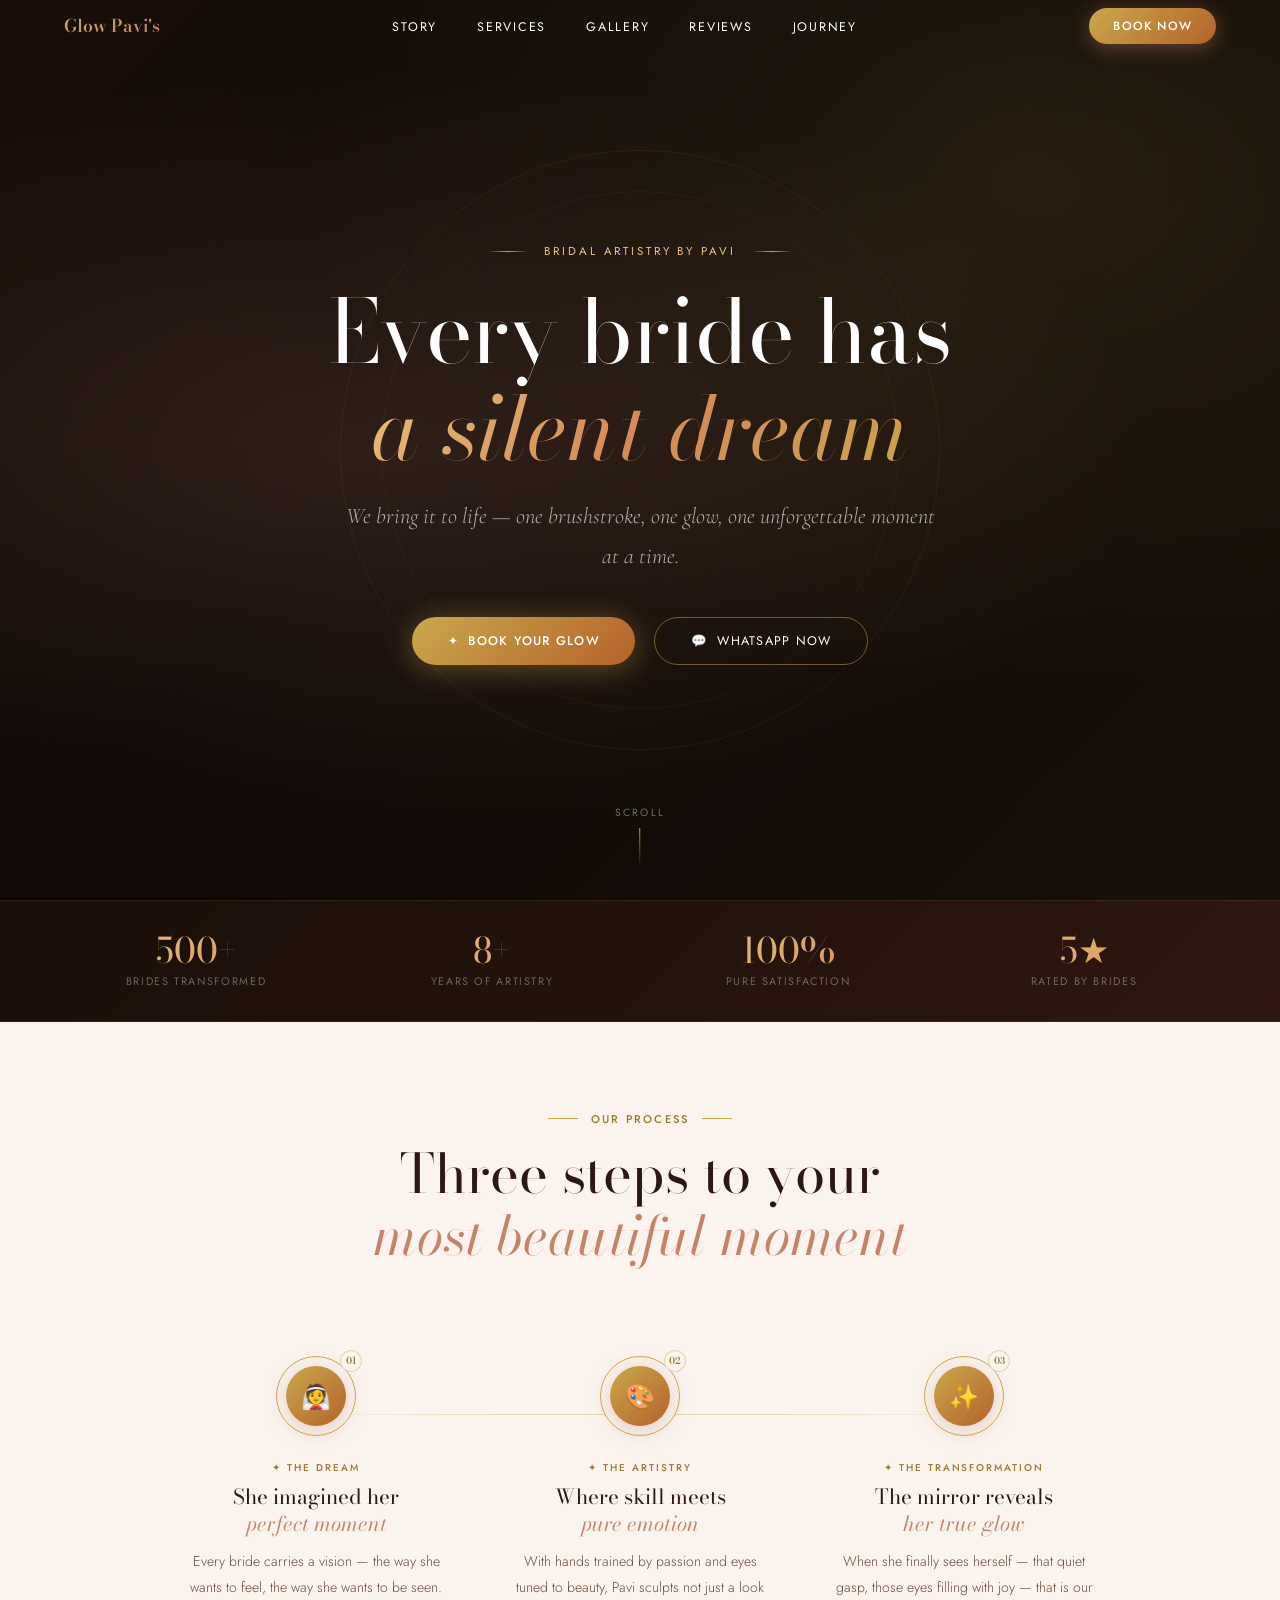
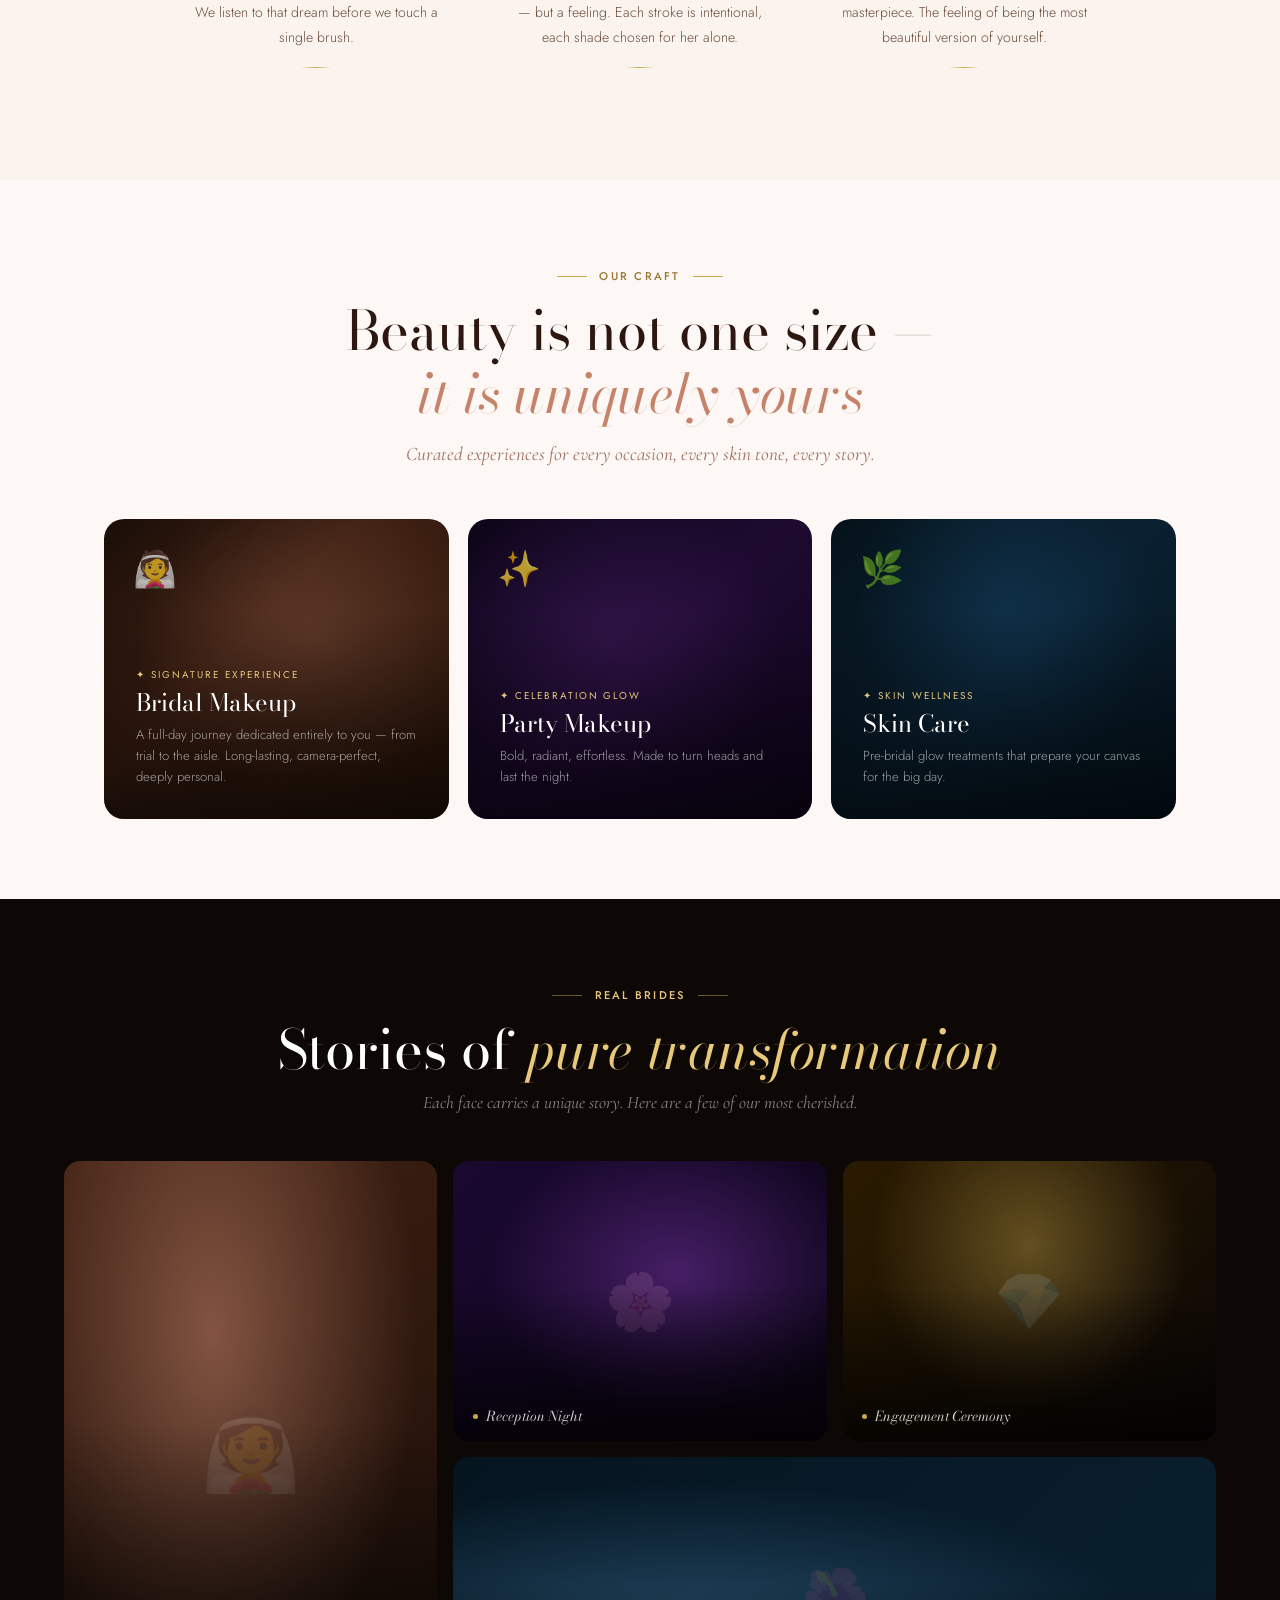
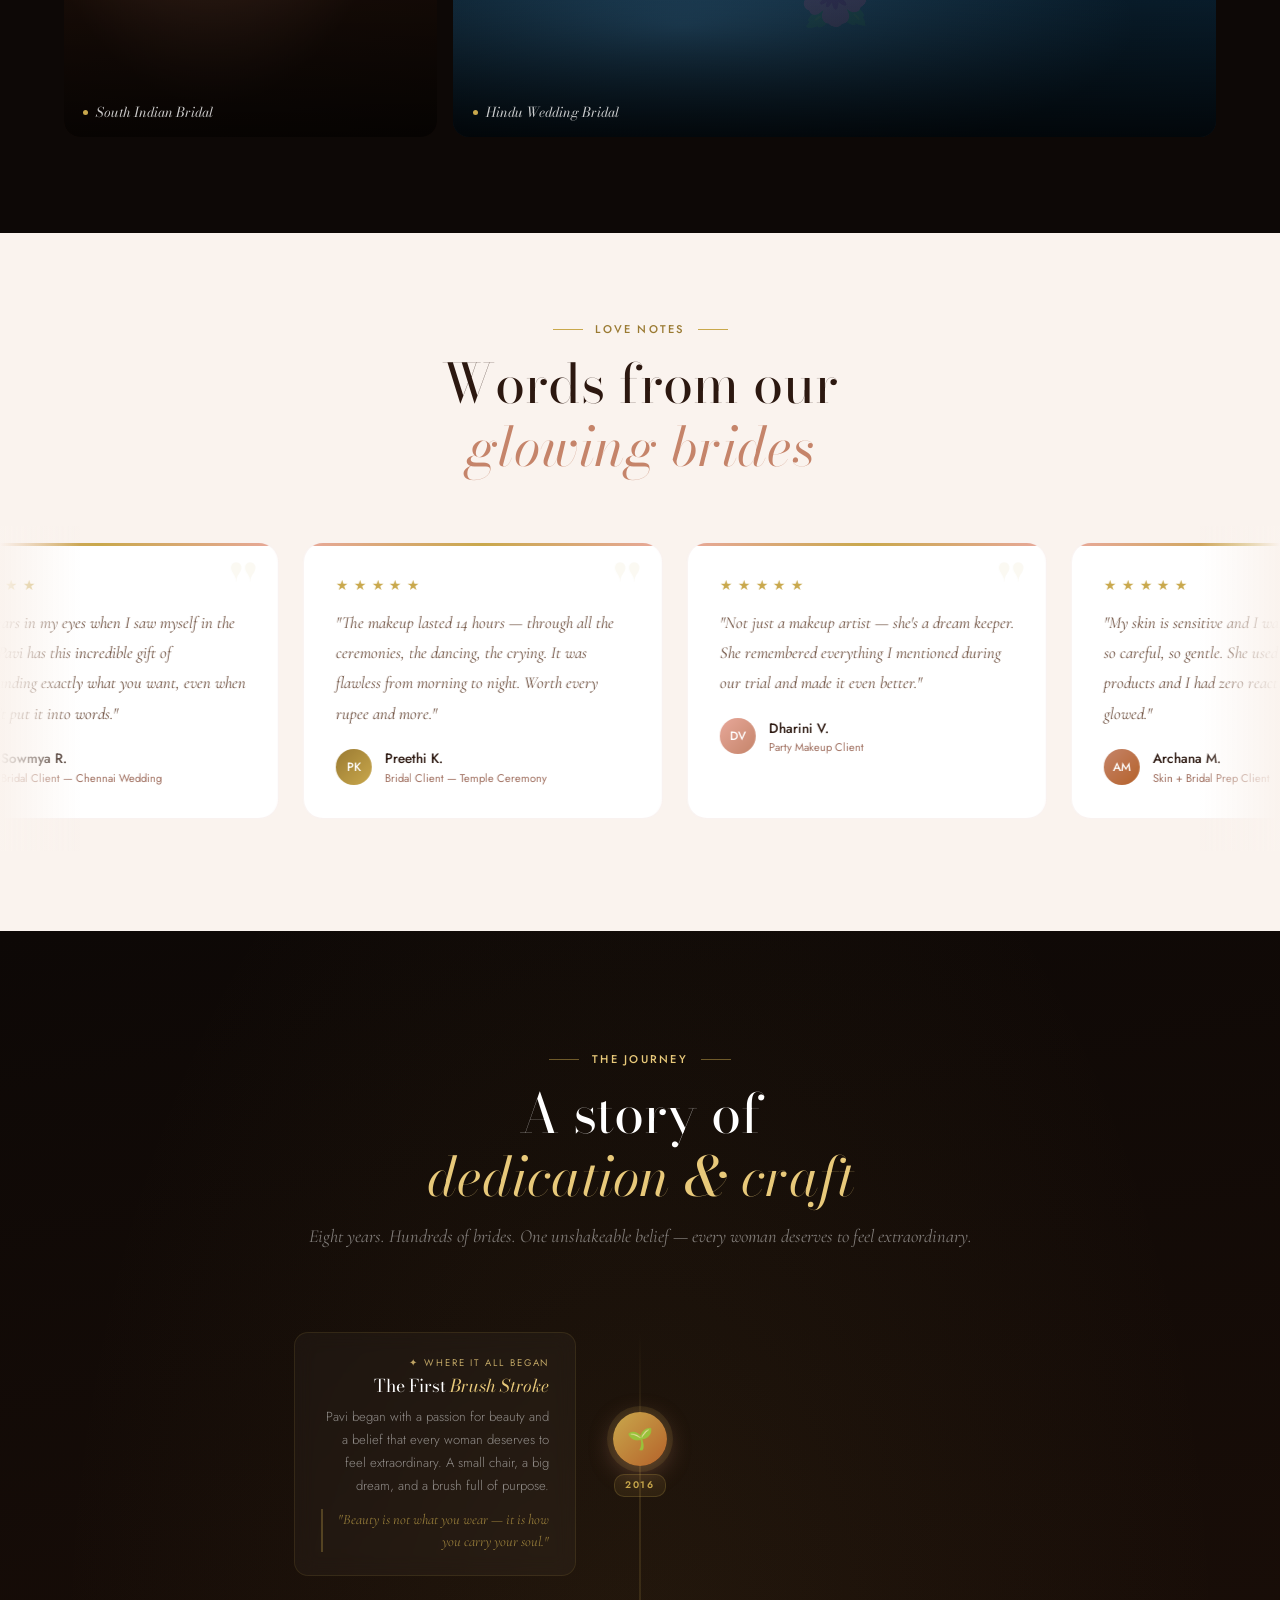
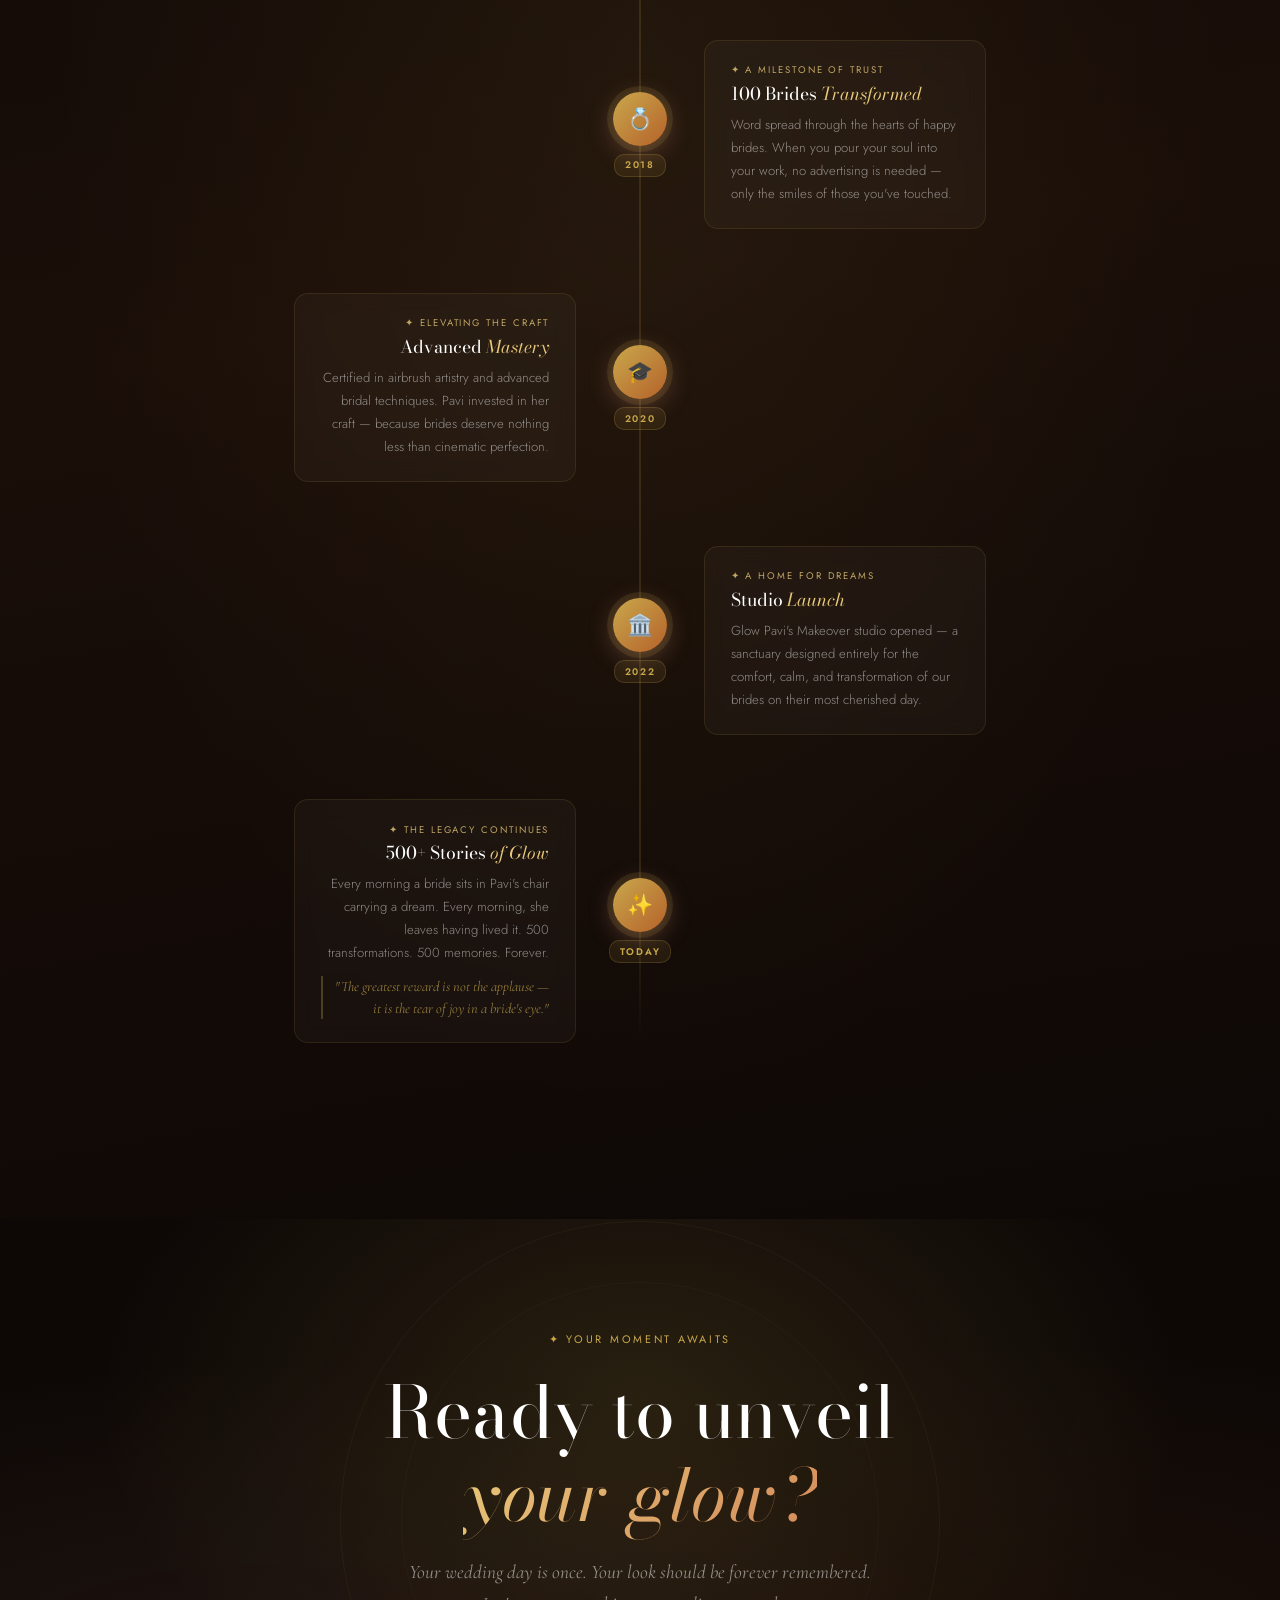
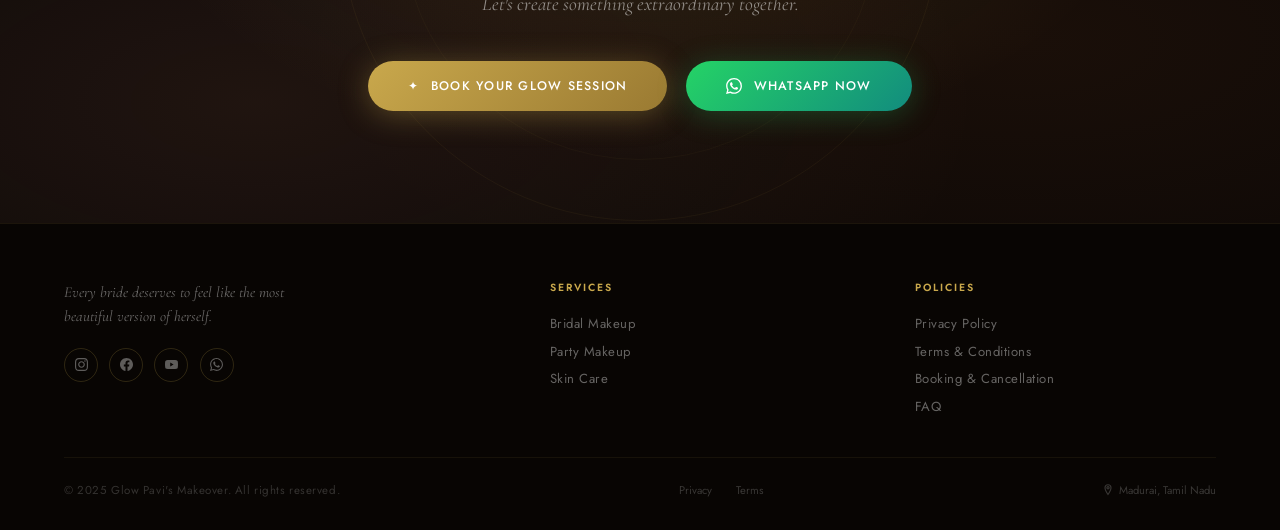
==== index.html @ dbc55c6f "Updated homepage UI" ====
<!DOCTYPE html>
<html lang="en">
<head>
  <meta charset="UTF-8">
  <meta name="viewport" content="width=device-width, initial-scale=1.0">
  <title>Glow Pavi's Makeover</title>
  <link href="https://fonts.googleapis.com/css2?family=Bodoni+Moda:ital,opsz,wght@0,6..96,400;0,6..96,600;0,6..96,700;1,6..96,400;1,6..96,600&family=DM+Serif+Display:ital@0;1&family=Jost:wght@200;300;400;500&family=Cormorant+Garamond:ital,wght@0,300;0,400;1,300;1,400&display=swap" rel="stylesheet">
  <style>
  *{margin:0;padding:0;box-sizing:border-box}
  :root{
    --gold:#C9A84C;--gold-light:#E8C97A;--gold-dark:#9A7A32;
    --blush:#F2D0C8;--blush-deep:#E8A89A;--blush-soft:#FAF0EC;
    --rose-gold:#C5846A;--rose-light:#EBC4B8;
    --white:#FFFFFF;--off-white:#FDF8F5;--cream:#FAF3EE;
    --text-dark:#2C1810;--text-mid:#6B4C3B;--text-light:#A07060;
    --copper:#B5622A;--copper-light:#D4895A;
  }
  html{scroll-behavior:smooth;overflow-x:hidden}
  body{font-family:'Jost',sans-serif;background:var(--off-white);color:var(--text-dark);overflow-x:hidden}

  /* NAV */
  nav{position:fixed;top:0;left:0;right:0;z-index:1000;padding:0.5rem 4rem;display:flex;justify-content:space-between;align-items:center;transition:all 0.4s ease;background:transparent}
  nav.scrolled{background:rgba(253,248,245,0.96);backdrop-filter:blur(20px);border-bottom:1px solid rgba(197,132,106,0.15);padding:0.4rem 4rem}
  .nav-logo img{height:62px;width:62px;object-fit:contain}
  .nav-links{display:flex;gap:2.5rem;list-style:none}
  .nav-links a{text-decoration:none;color:var(--white);font-family:'Jost',sans-serif;font-size:0.78rem;font-weight:400;letter-spacing:0.14em;text-transform:uppercase;transition:color 0.3s}
  nav.scrolled .nav-links a{color:var(--text-mid)}
  .nav-links a:hover{color:var(--gold)}
  .nav-cta{background:linear-gradient(135deg,var(--gold),var(--copper));color:var(--white);padding:0.55rem 1.5rem;border-radius:30px;text-decoration:none;font-family:'Jost',sans-serif;font-size:0.75rem;font-weight:500;letter-spacing:0.1em;text-transform:uppercase;transition:all 0.3s;border:none;cursor:pointer;box-shadow:0 4px 20px rgba(197,132,106,0.4)}
  .nav-cta:hover{transform:translateY(-2px);box-shadow:0 8px 30px rgba(197,132,106,0.5)}
  .hamburger{display:none;flex-direction:column;gap:5px;cursor:pointer;padding:6px;z-index:1100;background:none;border:none}
  .hamburger span{display:block;width:24px;height:2px;background:var(--white);border-radius:2px;transition:all 0.35s ease}
  nav.scrolled .hamburger span{background:var(--text-dark)}
  .hamburger.open span:nth-child(1){transform:translateY(7px) rotate(45deg)}
  .hamburger.open span:nth-child(2){opacity:0;transform:scaleX(0)}
  .hamburger.open span:nth-child(3){transform:translateY(-7px) rotate(-45deg)}
  .mobile-nav{position:fixed;top:0;right:-100%;width:min(320px,85vw);height:100vh;background:linear-gradient(160deg,#1a0e08 0%,#0d0806 60%,#180f08 100%);z-index:1050;transition:right 0.45s cubic-bezier(0.77,0,0.175,1);padding:5rem 2.5rem 3rem;display:flex;flex-direction:column;gap:0;border-left:1px solid rgba(201,168,76,0.12);visibility:hidden;pointer-events:none}
  .mobile-nav.open{right:0;visibility:visible;pointer-events:all}
  .mobile-nav a{display:block;color:rgba(255,255,255,0.75);text-decoration:none;font-family:'Jost',sans-serif;font-size:1.05rem;font-weight:300;letter-spacing:0.08em;padding:0.9rem 0;border-bottom:1px solid rgba(201,168,76,0.08);transition:color 0.3s,padding-left 0.3s}
  .mobile-nav a:hover{color:var(--gold-light);padding-left:0.5rem}
  .mobile-nav .mobile-section-label{font-size:0.6rem;letter-spacing:0.2em;text-transform:uppercase;color:rgba(201,168,76,0.5);margin-top:1.5rem;margin-bottom:0.4rem;display:block}
  .mobile-nav .mobile-cta{margin-top:2rem;background:linear-gradient(135deg,var(--gold),var(--copper));color:var(--white);text-align:center;padding:0.9rem;border-radius:30px;font-size:0.82rem;letter-spacing:0.1em;text-transform:uppercase;font-weight:500;border-bottom:none}
  .mobile-overlay{position:fixed;inset:0;background:rgba(0,0,0,0.5);z-index:1040;opacity:0;pointer-events:none;transition:opacity 0.4s}
  .mobile-overlay.show{opacity:1;pointer-events:all}

  /* HERO */
  #hero{height:100vh;min-height:650px;position:relative;display:flex;align-items:center;justify-content:center;overflow:hidden;background:#0d0806}
  .hero-bg{position:absolute;inset:0;background:radial-gradient(ellipse at 30% 50%,rgba(197,132,106,0.18) 0%,transparent 60%),radial-gradient(ellipse at 80% 20%,rgba(201,168,76,0.12) 0%,transparent 50%),linear-gradient(135deg,#1a0e08 0%,#0d0806 40%,#180f08 100%);z-index:0}
  .hero-particles{position:absolute;inset:0;z-index:1;pointer-events:none}
  .particle{position:absolute;width:2px;height:2px;background:var(--gold-light);border-radius:50%;animation:float-particle linear infinite;opacity:0}
  .hero-content{position:relative;z-index:3;text-align:center;max-width:900px;padding:2rem}
  .hero-eyebrow{display:inline-flex;align-items:center;gap:1rem;margin-bottom:1.5rem;opacity:0;animation:fadeUp 1s 0.5s forwards}
  .hero-line{width:40px;height:1px;background:linear-gradient(90deg,transparent,var(--gold),transparent)}
  .hero-eyebrow span{font-family:'Jost',sans-serif;font-size:0.72rem;font-weight:400;letter-spacing:0.25em;text-transform:uppercase;color:var(--gold-light)}
  .hero-title{font-family:'Bodoni Moda',serif;font-size:clamp(2.8rem,7vw,5.5rem);font-weight:400;line-height:1.1;color:var(--white);margin-bottom:1.2rem;opacity:0;animation:fadeUp 1s 0.8s forwards}
  .hero-title em{font-style:italic;background:linear-gradient(135deg,var(--gold-light),var(--copper-light),var(--gold));-webkit-background-clip:text;-webkit-text-fill-color:transparent;background-clip:text;display:block}
  .hero-subtitle{font-family:'Cormorant Garamond',serif;font-size:clamp(1rem,2.5vw,1.4rem);font-weight:300;color:rgba(255,255,255,0.65);line-height:1.8;max-width:600px;margin:0 auto 2.5rem;opacity:0;animation:fadeUp 1s 1.1s forwards;font-style:italic}
  .hero-actions{display:flex;gap:1.2rem;justify-content:center;flex-wrap:wrap;opacity:0;animation:fadeUp 1s 1.4s forwards}
  .btn-primary{background:linear-gradient(135deg,var(--gold),var(--copper));color:var(--white);padding:0.9rem 2.2rem;border-radius:50px;text-decoration:none;font-family:'Jost',sans-serif;font-size:0.78rem;font-weight:500;letter-spacing:0.1em;text-transform:uppercase;transition:all 0.4s;box-shadow:0 4px 30px rgba(201,168,76,0.4);border:none;cursor:pointer;display:inline-flex;align-items:center;gap:0.6rem}
  .btn-primary:hover{transform:translateY(-3px);box-shadow:0 12px 40px rgba(201,168,76,0.5)}
  .btn-secondary{background:transparent;color:var(--white);padding:0.9rem 2.2rem;border-radius:50px;text-decoration:none;font-family:'Jost',sans-serif;font-size:0.78rem;font-weight:400;letter-spacing:0.1em;text-transform:uppercase;transition:all 0.4s;border:1px solid rgba(201,168,76,0.5);display:inline-flex;align-items:center;gap:0.6rem}
  .btn-secondary:hover{background:rgba(201,168,76,0.1);border-color:var(--gold);transform:translateY(-2px)}
  .hero-scroll{position:absolute;bottom:2rem;left:50%;transform:translateX(-50%);display:flex;flex-direction:column;align-items:center;gap:0.5rem;opacity:0;animation:fadeIn 1s 2s forwards}
  .scroll-text{font-family:'Jost',sans-serif;font-size:0.65rem;letter-spacing:0.2em;text-transform:uppercase;color:rgba(255,255,255,0.4)}
  .scroll-dot{width:1px;height:40px;background:linear-gradient(180deg,var(--gold),transparent);animation:scroll-pulse 2s ease-in-out infinite}
  .hero-ornament{position:absolute;width:600px;height:600px;border-radius:50%;border:1px solid rgba(201,168,76,0.08);top:50%;left:50%;transform:translate(-50%,-50%);z-index:1;animation:slow-rotate 30s linear infinite}
  .hero-ornament::before{content:'';position:absolute;inset:40px;border-radius:50%;border:1px solid rgba(201,168,76,0.06)}

  /* STATS BAR */
  .stats-bar{background:linear-gradient(135deg,#1a0e08,#2d1710);padding:2rem 4rem;display:grid;grid-template-columns:repeat(4,1fr);gap:2rem;border-top:1px solid rgba(201,168,76,0.1);border-bottom:1px solid rgba(201,168,76,0.1)}
  .stat-item{text-align:center}
  .stat-num{font-family:'Bodoni Moda',serif;font-size:2.2rem;font-weight:400;background:linear-gradient(135deg,var(--gold-light),var(--copper-light));-webkit-background-clip:text;-webkit-text-fill-color:transparent;background-clip:text;line-height:1}
  .stat-label{font-family:'Jost',sans-serif;font-size:0.68rem;letter-spacing:0.15em;text-transform:uppercase;color:rgba(255,255,255,0.35);margin-top:0.3rem}

  /* COMMON */
  section{padding:5rem 0}
  .section-eyebrow{display:inline-flex;align-items:center;gap:0.8rem;margin-bottom:1rem}
  .section-eyebrow span{font-family:'Jost',sans-serif;font-size:0.7rem;font-weight:500;letter-spacing:0.2em;text-transform:uppercase;color:var(--gold-dark)}
  .eyebrow-line{width:30px;height:1px;background:var(--gold)}
  .section-title{font-family:'Bodoni Moda',serif;font-size:clamp(2rem,5vw,3.4rem);font-weight:400;line-height:1.15;color:var(--text-dark)}
  .section-title em{font-style:italic;color:var(--rose-gold)}
  .container{max-width:1200px;margin:0 auto;padding:0 4rem}

  /* PROCESS */
  #story{background:var(--cream);padding:5rem 0}
  .process-header{text-align:center;margin-bottom:3.5rem}
  .process-grid{display:grid;grid-template-columns:repeat(3,1fr);gap:0;max-width:1100px;margin:0 auto;padding:0 4rem;position:relative}
  .process-grid::before{content:'';position:absolute;top:90px;left:calc(16.66% + 2rem);right:calc(16.66% + 2rem);height:1px;background:linear-gradient(90deg,transparent,var(--gold),var(--gold),transparent);opacity:0.4;pointer-events:none}
  .process-card{padding:2rem;text-align:center;position:relative;opacity:0;transform:translateY(40px);transition:opacity 0.7s ease,transform 0.7s ease}
  .process-card.in-view{opacity:1;transform:translateY(0)}
  .process-card:nth-child(2){transition-delay:0.18s}
  .process-card:nth-child(3){transition-delay:0.36s}
  .process-step-wrap{position:relative;display:inline-flex;align-items:center;justify-content:center;margin-bottom:1.5rem}
  .process-circle{width:80px;height:80px;border-radius:50%;border:1.5px solid rgba(201,168,76,0.35);display:flex;align-items:center;justify-content:center;position:relative;background:var(--cream);transition:all 0.6s ease}
  .process-circle-inner{width:60px;height:60px;border-radius:50%;background:linear-gradient(135deg,var(--gold),var(--copper));display:flex;align-items:center;justify-content:center;font-size:1.5rem;box-shadow:0 4px 20px rgba(197,132,106,0.35);transition:transform 0.5s ease}
  .process-card.in-view .process-circle{border-color:var(--gold);animation:pulse-glow 2.5s ease-out 0.4s 1 forwards}
  .process-card.in-view .process-circle-inner{animation:pop-in 0.5s cubic-bezier(0.34,1.56,0.64,1) 0.2s both}
  .process-card:hover .process-circle-inner{transform:scale(1.12)}
  .process-num-badge{position:absolute;top:-6px;right:-6px;width:22px;height:22px;border-radius:50%;background:var(--cream);border:1.5px solid rgba(201,168,76,0.4);display:flex;align-items:center;justify-content:center;font-size:0.6rem;font-weight:600;color:var(--gold-dark);font-family:'Bodoni Moda',serif}
  .process-tag{font-family:'Jost',sans-serif;font-size:0.62rem;letter-spacing:0.2em;text-transform:uppercase;color:var(--gold-dark);margin-bottom:0.5rem;display:block;font-weight:500}
  .process-title{font-family:'Bodoni Moda',serif;font-size:1.3rem;font-weight:400;color:var(--text-dark);margin-bottom:0.8rem;line-height:1.3}
  .process-title em{font-style:italic;color:var(--rose-gold)}
  .process-body{font-family:'Jost',sans-serif;font-size:0.88rem;line-height:1.8;color:var(--text-mid);font-weight:300}
  .process-divider{width:30px;height:1px;background:linear-gradient(90deg,transparent,var(--gold),transparent);margin:1rem auto 0}
  @keyframes pulse-glow{0%{box-shadow:0 0 0 0 rgba(201,168,76,0.5)}50%{box-shadow:0 0 0 16px rgba(201,168,76,0);border-color:var(--gold)}100%{box-shadow:0 0 0 0 rgba(201,168,76,0)}}
  @keyframes pop-in{0%{transform:scale(0.5);opacity:0}100%{transform:scale(1);opacity:1}}

  /* SERVICES */
  #services{background:var(--off-white);padding:5rem 0}
  .services-intro{text-align:center;margin-bottom:3rem}
  .services-subtitle{font-family:'Cormorant Garamond',serif;font-size:1.2rem;color:var(--text-light);font-style:italic;margin-top:0.8rem;line-height:1.7}
  .bento-grid{display:grid;grid-template-columns:repeat(3,1fr);gap:1.2rem}
  .bento-card{border-radius:20px;overflow:hidden;position:relative;cursor:pointer;transition:transform 0.4s ease,box-shadow 0.4s ease}
  .bento-card:hover{transform:translateY(-8px);box-shadow:0 30px 60px rgba(0,0,0,0.12)}
  .bento-inner{padding:2rem;height:100%;min-height:300px;display:flex;flex-direction:column;justify-content:flex-end;position:relative;overflow:hidden}
  .bento-bg{position:absolute;inset:0;z-index:0;transition:transform 0.6s ease}
  .bento-card:hover .bento-bg{transform:scale(1.05)}
  .bento-bg.bridal{background:linear-gradient(135deg,#1a0e08 0%,#3d1f12 40%,#2a1508 100%)}
  .bento-bg.party{background:linear-gradient(135deg,#0d0518 0%,#1e0a30 50%,#120520 100%)}
  .bento-bg.skin{background:linear-gradient(135deg,#05121a 0%,#0a2030 50%,#051520 100%)}
  .bento-bg.bridal::after,.bento-bg.party::after,.bento-bg.skin::after{content:'';position:absolute;inset:0;background:linear-gradient(180deg,transparent 30%,rgba(0,0,0,0.6) 100%)}
  .bento-icon{position:absolute;top:1.5rem;left:1.8rem;font-size:2.2rem;z-index:1;opacity:0.7}
  .bento-content{position:relative;z-index:1}
  .bento-tag{font-family:'Jost',sans-serif;font-size:0.62rem;letter-spacing:0.2em;text-transform:uppercase;color:var(--gold-light);margin-bottom:0.4rem;display:block}
  .bento-title{font-family:'Bodoni Moda',serif;font-size:1.5rem;font-weight:400;color:var(--white);margin-bottom:0.4rem;line-height:1.2}
  .bento-desc{font-family:'Jost',sans-serif;font-size:0.82rem;color:rgba(255,255,255,0.6);line-height:1.6;font-weight:300;max-width:300px}
  .bento-hover-reveal{position:absolute;inset:0;background:rgba(201,168,76,0.08);opacity:0;transition:opacity 0.4s;z-index:1;border:1px solid rgba(201,168,76,0.2);border-radius:20px}
  .bento-card:hover .bento-hover-reveal{opacity:1}
  .bento-arrow{position:absolute;bottom:1.5rem;right:1.5rem;width:36px;height:36px;border-radius:50%;border:1px solid rgba(201,168,76,0.4);display:flex;align-items:center;justify-content:center;color:var(--gold-light);font-size:1rem;z-index:2;transition:all 0.3s;opacity:0}
  .bento-card:hover .bento-arrow{opacity:1;transform:scale(1.1)}

  /* GALLERY */
  #transformation{background:#0d0806;padding:5rem 0;overflow:hidden}
  .transform-header{text-align:center;margin-bottom:3rem}
  .transform-header .section-title{color:var(--white)}
  .transform-header .section-title em{color:var(--gold-light)}
  .transform-subtitle{font-family:'Cormorant Garamond',serif;font-size:1.1rem;color:rgba(255,255,255,0.5);font-style:italic;margin-top:0.6rem}
  .gallery-outer{padding:0 4rem}
  .gallery-grid{display:grid;grid-template-columns:repeat(3,1fr);grid-template-rows:280px 280px;gap:1rem}
  .gallery-item{border-radius:16px;overflow:hidden;position:relative;cursor:pointer}
  .gallery-item.tall{grid-row:span 2}
  .gallery-item.wide{grid-column:span 2}
  .gallery-fill{position:absolute;inset:0;transition:transform 0.6s ease}
  .gallery-item:hover .gallery-fill{transform:scale(1.06)}
  .gf-1{background:radial-gradient(ellipse at 40% 30%,rgba(197,132,106,0.55),transparent 65%),linear-gradient(160deg,#3d1f12,#1a0e08)}
  .gf-2{background:radial-gradient(ellipse at 60% 40%,rgba(130,60,180,0.45),transparent 60%),linear-gradient(135deg,#1a0830,#0d0518)}
  .gf-3{background:radial-gradient(ellipse at 50% 30%,rgba(201,168,76,0.4),transparent 60%),linear-gradient(135deg,#2a1a00,#0d0806)}
  .gf-4{background:radial-gradient(ellipse at 30% 60%,rgba(80,150,200,0.35),transparent 60%),linear-gradient(135deg,#051520,#0a2030)}
  .gf-5{background:radial-gradient(ellipse at 50% 40%,rgba(197,132,106,0.35),transparent 60%),linear-gradient(135deg,#2a0a18,#0d0806)}
  .gf-6{background:radial-gradient(ellipse at 40% 30%,rgba(80,200,100,0.25),transparent 60%),linear-gradient(135deg,#051008,#0a2010)}
  /* shine sweep */
  .gallery-shine{position:absolute;inset:0;background:linear-gradient(105deg,transparent 40%,rgba(255,255,255,0.06) 50%,transparent 60%);transform:translateX(-100%);transition:transform 0.7s ease;pointer-events:none;z-index:2}
  .gallery-item:hover .gallery-shine{transform:translateX(100%)}
  /* overlay gradient */
  .gallery-overlay{position:absolute;inset:0;background:linear-gradient(180deg,transparent 45%,rgba(0,0,0,0.78) 100%);z-index:1}
  /* always-visible bottom label */
  .gallery-static{position:absolute;bottom:0;left:0;right:0;z-index:3;padding:0.9rem 1.2rem;display:flex;align-items:center;gap:0.5rem;transition:transform 0.4s,opacity 0.4s}
  .gallery-item:hover .gallery-static{transform:translateY(6px);opacity:0}
  .gallery-dot{width:5px;height:5px;border-radius:50%;background:var(--gold);flex-shrink:0}
  .gallery-static-name{font-family:'Bodoni Moda',serif;font-size:0.85rem;font-style:italic;color:rgba(255,255,255,0.8)}
  /* hover caption */
  .gallery-caption{position:absolute;bottom:0;left:0;right:0;z-index:4;padding:1.2rem 1.4rem;transform:translateY(12px);opacity:0;transition:transform 0.4s,opacity 0.4s}
  .gallery-item:hover .gallery-caption{transform:translateY(0);opacity:1}
  .gallery-badge{display:inline-block;background:linear-gradient(135deg,var(--gold),var(--copper));color:var(--white);font-family:'Jost',sans-serif;font-size:0.58rem;font-weight:500;letter-spacing:0.15em;text-transform:uppercase;padding:0.3rem 0.8rem;border-radius:20px;margin-bottom:0.4rem}
  .gallery-name{font-family:'Bodoni Moda',serif;font-size:1.15rem;font-weight:400;color:var(--white);line-height:1.2;margin-bottom:0.25rem}
  .gallery-name em{font-style:italic;color:var(--gold-light)}
  .gallery-quote{font-family:'Cormorant Garamond',serif;font-size:0.82rem;color:rgba(255,255,255,0.7);font-style:italic;line-height:1.5}
  /* center icon */
  .gallery-icon{position:absolute;top:50%;left:50%;transform:translate(-50%,-50%);font-size:3.5rem;opacity:0.12;z-index:1;pointer-events:none;transition:opacity 0.4s}
  .gallery-item.tall .gallery-icon{font-size:5rem}
  .gallery-item:hover .gallery-icon{opacity:0.05}

  /* TESTIMONIALS */
  #trust{background:var(--cream);padding:5rem 0;overflow:hidden}
  .trust-header{text-align:center;margin-bottom:3rem}
  .testimonials-slider-outer{position:relative;overflow:hidden;padding:1rem 0 2rem}
  .testimonials-track-wrap{overflow:hidden;cursor:grab;user-select:none}
  .testimonials-track-wrap:active{cursor:grabbing}
  .testimonials-track{display:flex;gap:1.5rem;transition:transform 0.6s cubic-bezier(0.25,0.46,0.45,0.94);will-change:transform}
  .testimonials-track.no-transition{transition:none}
  .review-card{flex-shrink:0;width:360px;background:var(--white);border-radius:20px;padding:2rem;border:1px solid rgba(197,132,106,0.1);position:relative;overflow:hidden}
  .review-card::before{content:'';position:absolute;top:0;left:0;right:0;height:3px;background:linear-gradient(90deg,var(--blush-deep),var(--gold),var(--blush-deep))}
  .review-stars{display:flex;gap:0.3rem;margin-bottom:0.8rem}
  .star{color:var(--gold);font-size:0.9rem}
  .review-text{font-family:'Cormorant Garamond',serif;font-size:1.05rem;font-style:italic;color:var(--text-mid);line-height:1.8;margin-bottom:1.2rem}
  .review-author{display:flex;align-items:center;gap:0.8rem}
  .author-avatar{width:36px;height:36px;border-radius:50%;display:flex;align-items:center;justify-content:center;font-size:0.75rem;font-weight:500;color:var(--white);flex-shrink:0;font-family:'Jost',sans-serif}
  .author-avatar.rose{background:linear-gradient(135deg,var(--rose-gold),var(--copper))}
  .author-avatar.gold{background:linear-gradient(135deg,var(--gold-dark),var(--gold))}
  .author-avatar.blush{background:linear-gradient(135deg,var(--blush-deep),var(--rose-gold))}
  .author-name{font-family:'Jost',sans-serif;font-size:0.85rem;font-weight:500;color:var(--text-dark)}
  .author-type{font-family:'Jost',sans-serif;font-size:0.7rem;color:var(--text-light);margin-top:0.1rem}
  .review-quote-mark{position:absolute;top:0.8rem;right:1.2rem;font-family:'Bodoni Moda',serif;font-size:4rem;color:rgba(201,168,76,0.07);line-height:1;font-weight:700}
  .testimonials-fade-left{position:absolute;top:0;left:0;bottom:0;width:80px;background:linear-gradient(90deg,var(--cream),transparent);z-index:2;pointer-events:none}
  .testimonials-fade-right{position:absolute;top:0;right:0;bottom:0;width:80px;background:linear-gradient(270deg,var(--cream),transparent);z-index:2;pointer-events:none}

  /* JOURNEY — STORYTELLING */
  #timeline{background:linear-gradient(170deg,#0d0806 0%,#1a0e08 50%,#0d0806 100%);padding:7rem 0;overflow:hidden;position:relative}
  #timeline::before{content:'';position:absolute;inset:0;background:radial-gradient(ellipse at 50% 40%,rgba(201,168,76,0.07) 0%,transparent 65%);pointer-events:none}
  .timeline-header{text-align:center;margin-bottom:5rem}
  .timeline-header .section-title{color:var(--white)}
  .timeline-header .section-title em{color:var(--gold-light)}
  .timeline-intro{font-family:'Cormorant Garamond',serif;font-size:1.15rem;color:rgba(255,255,255,0.45);font-style:italic;margin-top:0.8rem;line-height:1.7}
  .story-timeline{max-width:820px;margin:0 auto;padding:0 4rem;position:relative}
  .story-timeline::before{content:'';position:absolute;left:50%;top:0;bottom:0;width:1px;background:linear-gradient(180deg,transparent,rgba(201,168,76,0.3) 10%,rgba(201,168,76,0.3) 90%,transparent);transform:translateX(-50%)}
  .story-node{display:grid;grid-template-columns:1fr 64px 1fr;align-items:center;gap:0;margin-bottom:4rem;position:relative;opacity:0;transform:translateY(28px);transition:opacity 0.7s ease,transform 0.7s ease}
  .story-node.in-view{opacity:1;transform:translateY(0)}
  /* odd: content left */
  .story-node:nth-child(odd) .sn-left{visibility:visible}
  .story-node:nth-child(odd) .sn-right{visibility:hidden}
  /* even: content right */
  .story-node:nth-child(even) .sn-left{visibility:hidden}
  .story-node:nth-child(even) .sn-right{visibility:visible}
  .sn-left{text-align:right;padding-right:2rem}
  .sn-right{text-align:left;padding-left:2rem}
  .sn-center{display:flex;flex-direction:column;align-items:center;gap:0.5rem;z-index:2}
  .story-dot{width:54px;height:54px;border-radius:50%;background:linear-gradient(135deg,var(--gold),var(--copper));display:flex;align-items:center;justify-content:center;font-size:1.3rem;box-shadow:0 0 0 6px rgba(201,168,76,0.12),0 6px 24px rgba(197,132,106,0.4);transition:transform 0.4s,box-shadow 0.4s;flex-shrink:0}
  .story-node:hover .story-dot{transform:scale(1.1);box-shadow:0 0 0 10px rgba(201,168,76,0.15),0 12px 36px rgba(197,132,106,0.5)}
  .story-year-tag{font-family:'Jost',sans-serif;font-size:0.6rem;letter-spacing:0.18em;text-transform:uppercase;color:var(--gold);font-weight:600;white-space:nowrap;background:rgba(201,168,76,0.1);padding:0.22rem 0.6rem;border-radius:10px;border:1px solid rgba(201,168,76,0.2)}
  .story-content{background:rgba(255,255,255,0.03);border:1px solid rgba(201,168,76,0.12);border-radius:14px;padding:1.4rem 1.6rem;backdrop-filter:blur(10px);transition:background 0.4s,border-color 0.4s,transform 0.4s;display:inline-block;width:100%}
  .story-node:hover .story-content{background:rgba(255,255,255,0.06);border-color:rgba(201,168,76,0.28);transform:translateY(-3px)}
  .story-tag-line{font-family:'Jost',sans-serif;font-size:0.6rem;letter-spacing:0.2em;text-transform:uppercase;color:var(--gold-light);margin-bottom:0.35rem;display:block;opacity:0.8}
  .story-heading{font-family:'Bodoni Moda',serif;font-size:1.1rem;font-weight:400;color:var(--white);margin-bottom:0.5rem;line-height:1.3}
  .story-heading em{font-style:italic;color:var(--gold-light)}
  .story-body{font-family:'Jost',sans-serif;font-size:0.82rem;line-height:1.75;color:rgba(255,255,255,0.5);font-weight:300}
  .story-quote{font-family:'Cormorant Garamond',serif;font-size:0.9rem;font-style:italic;color:rgba(201,168,76,0.7);border-left:2px solid rgba(201,168,76,0.3);padding-left:0.8rem;margin-top:0.7rem;line-height:1.5}

  /* FINAL CTA */
  #cta{position:relative;overflow:hidden;padding:7rem 0;background:#0d0806;text-align:center}
  .cta-bg{position:absolute;inset:0;background:radial-gradient(ellipse at 50% 30%,rgba(201,168,76,0.15) 0%,transparent 60%),radial-gradient(ellipse at 20% 80%,rgba(197,132,106,0.1) 0%,transparent 50%),radial-gradient(ellipse at 80% 70%,rgba(181,98,42,0.08) 0%,transparent 50%)}
  .cta-ornament{position:absolute;top:50%;left:50%;transform:translate(-50%,-50%);width:600px;height:600px;border:1px solid rgba(201,168,76,0.06);border-radius:50%;pointer-events:none}
  .cta-ornament::before{content:'';position:absolute;inset:60px;border:1px solid rgba(201,168,76,0.04);border-radius:50%}
  .cta-content{position:relative;z-index:2}
  .cta-eyebrow{font-family:'Jost',sans-serif;font-size:0.68rem;letter-spacing:0.25em;text-transform:uppercase;color:var(--gold);margin-bottom:1.5rem;display:block}
  .cta-title{font-family:'Bodoni Moda',serif;font-size:clamp(2.2rem,6vw,4.5rem);font-weight:400;color:var(--white);line-height:1.15;margin-bottom:1.2rem}
  .cta-title em{font-style:italic;background:linear-gradient(135deg,var(--gold-light),var(--copper-light));-webkit-background-clip:text;-webkit-text-fill-color:transparent;background-clip:text}
  .cta-subtitle{font-family:'Cormorant Garamond',serif;font-size:1.2rem;color:rgba(255,255,255,0.5);font-style:italic;margin-bottom:2.5rem;line-height:1.7}
  .cta-actions{display:flex;gap:1.2rem;justify-content:center;flex-wrap:wrap}
  .btn-gold{background:linear-gradient(135deg,var(--gold),var(--gold-dark));color:var(--white);padding:1rem 2.5rem;border-radius:50px;text-decoration:none;font-family:'Jost',sans-serif;font-size:0.78rem;font-weight:500;letter-spacing:0.1em;text-transform:uppercase;transition:all 0.4s;box-shadow:0 4px 30px rgba(201,168,76,0.35);display:inline-flex;align-items:center;gap:0.7rem}
  .btn-gold:hover{transform:translateY(-3px);box-shadow:0 15px 45px rgba(201,168,76,0.45)}
  .btn-whatsapp{background:linear-gradient(135deg,#25D366,#128C7E);color:var(--white);padding:1rem 2.5rem;border-radius:50px;text-decoration:none;font-family:'Jost',sans-serif;font-size:0.78rem;font-weight:500;letter-spacing:0.1em;text-transform:uppercase;transition:all 0.4s;box-shadow:0 4px 30px rgba(37,211,102,0.25);display:inline-flex;align-items:center;gap:0.7rem}
  .btn-whatsapp:hover{transform:translateY(-3px);box-shadow:0 15px 40px rgba(37,211,102,0.35)}

  /* FOOTER */
  footer{background:#080503;padding:3.5rem 4rem 2rem;border-top:1px solid rgba(201,168,76,0.1)}
  .footer-main{display:grid;grid-template-columns:1.4fr 1fr 1fr;gap:4rem;margin-bottom:2.5rem}
  .footer-logo img{height:68px;width:68px;object-fit:contain;opacity:0.9;margin-bottom:0.8rem;display:block}
  .footer-slogan{font-family:'Cormorant Garamond',serif;font-style:italic;color:rgba(255,255,255,0.4);font-size:0.95rem;line-height:1.6;max-width:220px}
  .footer-social{display:flex;gap:0.7rem;margin-top:1.2rem}
  .social-btn{width:34px;height:34px;border-radius:50%;border:1px solid rgba(201,168,76,0.2);display:flex;align-items:center;justify-content:center;color:rgba(255,255,255,0.35);font-size:0.8rem;transition:all 0.3s;text-decoration:none}
  .social-btn:hover{border-color:var(--gold);color:var(--gold);background:rgba(201,168,76,0.08)}
  .footer-col-title{font-family:'Jost',sans-serif;font-size:0.65rem;font-weight:600;letter-spacing:0.2em;text-transform:uppercase;color:var(--gold);margin-bottom:1.2rem;display:block}
  .footer-col-links{display:flex;flex-direction:column;gap:0.5rem}
  .footer-col-links a{font-family:'Jost',sans-serif;color:rgba(255,255,255,0.38);text-decoration:none;font-size:0.82rem;letter-spacing:0.04em;transition:all 0.3s;line-height:1.5}
  .footer-col-links a:hover{color:rgba(255,255,255,0.75);padding-left:4px}
  .footer-bottom{border-top:1px solid rgba(201,168,76,0.08);padding-top:1.5rem;display:flex;justify-content:space-between;align-items:center;flex-wrap:wrap;gap:0.8rem}
  .footer-copy{font-family:'Jost',sans-serif;color:rgba(255,255,255,0.18);font-size:0.72rem;letter-spacing:0.05em}
  .footer-bottom-links{display:flex;gap:1.5rem}
  .footer-bottom-links a{font-family:'Jost',sans-serif;color:rgba(255,255,255,0.2);font-size:0.7rem;text-decoration:none;transition:color 0.3s}
  .footer-bottom-links a:hover{color:rgba(255,255,255,0.5)}
  .footer-location{font-family:'Jost',sans-serif;color:rgba(255,255,255,0.2);font-size:0.7rem;display:flex;align-items:center;gap:0.4rem}

  /* SCROLL REVEAL */
  .reveal{opacity:0;transform:translateY(30px);transition:opacity 0.7s ease,transform 0.7s ease}
  .reveal.visible{opacity:1;transform:translateY(0)}

  @keyframes fadeUp{from{opacity:0;transform:translateY(30px)}to{opacity:1;transform:translateY(0)}}
  @keyframes fadeIn{from{opacity:0}to{opacity:1}}
  @keyframes float-particle{0%{opacity:0;transform:translateY(100vh) scale(0)}10%{opacity:0.8}90%{opacity:0.4}100%{opacity:0;transform:translateY(-100px) scale(1.5)}}
  @keyframes slow-rotate{from{transform:translate(-50%,-50%) rotate(0deg)}to{transform:translate(-50%,-50%) rotate(360deg)}}
  @keyframes scroll-pulse{0%,100%{opacity:0.3}50%{opacity:1}}

  /* RESPONSIVE */
  @media(max-width:900px){
    nav{padding:0.9rem 1.2rem}
    nav.scrolled{padding:0.7rem 1.2rem}
    .nav-links{display:none}
    .hamburger{display:flex}
    .container{padding:0 1.2rem}
    .process-grid{grid-template-columns:1fr;padding:0 1.2rem;gap:1rem}
    .process-grid::before{display:none}
    .bento-grid{grid-template-columns:1fr;gap:0.8rem}
    .gallery-outer{padding:0 1.2rem}
    .gallery-grid{grid-template-columns:1fr 1fr;grid-template-rows:auto;gap:0.8rem}
    .gallery-item.tall{grid-row:span 1}
    .gallery-item .gallery-inner{min-height:200px}
    .stats-bar{grid-template-columns:repeat(2,1fr);padding:1.5rem 1.2rem}
    .story-timeline{display:none}
    footer{padding:2.5rem 1.2rem 1.5rem}
    .footer-main{grid-template-columns:1fr;gap:2rem}
    .footer-bottom{flex-direction:column;align-items:flex-start}
    #cta{padding:5rem 0}
    section{padding:4rem 0}
    .trust-header{padding:0 1.2rem}
    #timeline{padding:5rem 0}
  }
  @media(max-width:600px){
    .gallery-grid{grid-template-columns:1fr}
    .gallery-item.wide{grid-column:span 1}
    .hero-title{font-size:2.5rem}
    .footer-bottom-links{flex-wrap:wrap;gap:0.8rem}
  }
  @media(min-width:901px){
    .hamburger{display:none !important}
    .mobile-nav{display:none !important}
    .mobile-overlay{display:none !important}
    #mobileTimeline{display:none !important}
  }

  /* Mobile timeline styles */
  .mobile-story-node{display:flex;gap:1rem;align-items:flex-start;margin-bottom:2.5rem;opacity:0;transform:translateY(20px);transition:opacity 0.7s ease,transform 0.7s ease;position:relative}
  .mobile-story-node.in-view{opacity:1;transform:translateY(0)}
  .mobile-story-dot{width:50px;height:50px;border-radius:50%;background:linear-gradient(135deg,var(--gold),var(--copper));display:flex;align-items:center;justify-content:center;font-size:1.2rem;box-shadow:0 4px 20px rgba(197,132,106,0.4);flex-shrink:0;position:relative;z-index:2}
  </style>
</head>
<body>

<div class="mobile-overlay" id="mobileOverlay"></div>
<nav class="mobile-nav" id="mobileNav" aria-hidden="true">
  <span class="mobile-section-label">Main</span>
  <a href="#story" onclick="closeMobileNav()">Story</a>
  <a href="#services" onclick="closeMobileNav()">Services</a>
  <a href="#transformation" onclick="closeMobileNav()">Gallery</a>
  <a href="#trust" onclick="closeMobileNav()">Reviews</a>
  <a href="#timeline" onclick="closeMobileNav()">Journey</a>
  <a href="#cta" class="mobile-cta" onclick="closeMobileNav()">Book Now</a>
</nav>

<!-- MAIN NAV -->
<nav id="mainNav">
  <div class="nav-logo">
    <img src="/mnt/user-data/uploads/1776159164148_Logo3.png" alt="Glow Pavi's Makeover"
      onerror="this.style.display='none';this.parentElement.innerHTML='<span style=\'font-family:Bodoni Moda,serif;font-size:1.1rem;font-weight:600;background:linear-gradient(135deg,#C9A84C,#C5846A);-webkit-background-clip:text;-webkit-text-fill-color:transparent\'>Glow Pavi\'s</span>'">
  </div>
  <ul class="nav-links">
    <li><a href="#story">Story</a></li>
    <li><a href="#services">Services</a></li>
    <li><a href="#transformation">Gallery</a></li>
    <li><a href="#trust">Reviews</a></li>
    <li><a href="#timeline">Journey</a></li>
  </ul>
  <div style="display:flex;align-items:center;gap:1rem">
    <a href="#cta" class="nav-cta">Book Now</a>
    <button class="hamburger" id="hamburgerBtn" aria-label="Open menu" aria-expanded="false" aria-controls="mobileNav">
      <span></span><span></span><span></span>
    </button>
  </div>
</nav>

<!-- HERO -->
<section id="hero">
  <div class="hero-bg"></div>
  <div class="hero-particles" id="particlesContainer"></div>
  <div class="hero-ornament"></div>
  <div class="hero-content">
    <div class="hero-eyebrow">
      <div class="hero-line"></div>
      <span>Bridal Artistry by Pavi</span>
      <div class="hero-line"></div>
    </div>
    <h1 class="hero-title">
      Every bride has<br>
      <em>a silent dream</em>
    </h1>
    <p class="hero-subtitle">We bring it to life — one brushstroke, one glow, one unforgettable moment at a time.</p>
    <div class="hero-actions">
      <a href="#cta" class="btn-primary"><span>✦</span> Book Your Glow</a>
      <a href="https://wa.me/919XXXXXXXXX" target="_blank" rel="noopener" class="btn-secondary"><span>💬</span> WhatsApp Now</a>
    </div>
  </div>
  <div class="hero-scroll">
    <span class="scroll-text">Scroll</span>
    <div class="scroll-dot"></div>
  </div>
</section>

<!-- STATS BAR -->
<div class="stats-bar">
  <div class="stat-item reveal">
    <div class="stat-num" data-target="500" data-suffix="+">500+</div>
    <div class="stat-label">Brides Transformed</div>
  </div>
  <div class="stat-item reveal" style="transition-delay:0.1s">
    <div class="stat-num" data-target="8" data-suffix="+">8+</div>
    <div class="stat-label">Years of Artistry</div>
  </div>
  <div class="stat-item reveal" style="transition-delay:0.2s">
    <div class="stat-num" data-target="100" data-suffix="%">100%</div>
    <div class="stat-label">Pure Satisfaction</div>
  </div>
  <div class="stat-item reveal" style="transition-delay:0.3s">
    <div class="stat-num" data-target="5" data-suffix="★">5★</div>
    <div class="stat-label">Rated by Brides</div>
  </div>
</div>

<!-- PROCESS -->
<section id="story">
  <div class="process-header reveal">
    <div class="section-eyebrow" style="justify-content:center">
      <div class="eyebrow-line"></div>
      <span>Our Process</span>
      <div class="eyebrow-line"></div>
    </div>
    <h2 class="section-title" style="text-align:center">Three steps to your<br><em>most beautiful moment</em></h2>
  </div>
  <div class="process-grid">
    <div class="process-card">
      <div class="process-step-wrap">
        <div class="process-circle"><div class="process-circle-inner">👰</div></div>
        <div class="process-num-badge">01</div>
      </div>
      <span class="process-tag">✦ The Dream</span>
      <h3 class="process-title">She imagined her<br><em>perfect moment</em></h3>
      <p class="process-body">Every bride carries a vision — the way she wants to feel, the way she wants to be seen. We listen to that dream before we touch a single brush.</p>
      <div class="process-divider"></div>
    </div>
    <div class="process-card">
      <div class="process-step-wrap">
        <div class="process-circle"><div class="process-circle-inner">🎨</div></div>
        <div class="process-num-badge">02</div>
      </div>
      <span class="process-tag">✦ The Artistry</span>
      <h3 class="process-title">Where skill meets<br><em>pure emotion</em></h3>
      <p class="process-body">With hands trained by passion and eyes tuned to beauty, Pavi sculpts not just a look — but a feeling. Each stroke is intentional, each shade chosen for her alone.</p>
      <div class="process-divider"></div>
    </div>
    <div class="process-card">
      <div class="process-step-wrap">
        <div class="process-circle"><div class="process-circle-inner">✨</div></div>
        <div class="process-num-badge">03</div>
      </div>
      <span class="process-tag">✦ The Transformation</span>
      <h3 class="process-title">The mirror reveals<br><em>her true glow</em></h3>
      <p class="process-body">When she finally sees herself — that quiet gasp, those eyes filling with joy — that is our masterpiece. The feeling of being the most beautiful version of yourself.</p>
      <div class="process-divider"></div>
    </div>
  </div>
</section>

<!-- SERVICES — 3 items -->
<section id="services">
  <div class="container">
    <div class="services-intro reveal">
      <div class="section-eyebrow" style="justify-content:center">
        <div class="eyebrow-line"></div><span>Our Craft</span><div class="eyebrow-line"></div>
      </div>
      <h2 class="section-title" style="text-align:center">Beauty is not one size —<br><em>it is uniquely yours</em></h2>
      <p class="services-subtitle" style="text-align:center">Curated experiences for every occasion, every skin tone, every story.</p>
    </div>
    <div class="bento-grid">
      <div class="bento-card reveal">
        <div class="bento-inner">
          <div class="bento-bg bridal"><div style="position:absolute;inset:0;background:radial-gradient(ellipse at 60% 40%,rgba(197,132,106,0.25),transparent 60%)"></div></div>
          <div class="bento-hover-reveal"></div>
          <span class="bento-icon">👰</span>
          <div class="bento-content">
            <span class="bento-tag">✦ Signature Experience</span>
            <h3 class="bento-title">Bridal Makeup</h3>
            <p class="bento-desc">A full-day journey dedicated entirely to you — from trial to the aisle. Long-lasting, camera-perfect, deeply personal.</p>
          </div>
          <div class="bento-arrow">→</div>
        </div>
      </div>
      <div class="bento-card reveal" style="transition-delay:0.1s">
        <div class="bento-inner">
          <div class="bento-bg party"><div style="position:absolute;inset:0;background:radial-gradient(ellipse at 40% 40%,rgba(130,60,180,0.2),transparent 60%)"></div></div>
          <div class="bento-hover-reveal"></div>
          <span class="bento-icon">✨</span>
          <div class="bento-content">
            <span class="bento-tag">✦ Celebration Glow</span>
            <h3 class="bento-title">Party Makeup</h3>
            <p class="bento-desc">Bold, radiant, effortless. Made to turn heads and last the night.</p>
          </div>
          <div class="bento-arrow">→</div>
        </div>
      </div>
      <div class="bento-card reveal" style="transition-delay:0.2s">
        <div class="bento-inner">
          <div class="bento-bg skin"><div style="position:absolute;inset:0;background:radial-gradient(ellipse at 50% 30%,rgba(30,100,150,0.25),transparent 60%)"></div></div>
          <div class="bento-hover-reveal"></div>
          <span class="bento-icon">🌿</span>
          <div class="bento-content">
            <span class="bento-tag">✦ Skin Wellness</span>
            <h3 class="bento-title">Skin Care</h3>
            <p class="bento-desc">Pre-bridal glow treatments that prepare your canvas for the big day.</p>
          </div>
          <div class="bento-arrow">→</div>
        </div>
      </div>
    </div>
  </div>
</section>

<!-- GALLERY -->
<section id="transformation">
  <div class="transform-header reveal">
    <div class="section-eyebrow" style="justify-content:center">
      <div class="eyebrow-line" style="background:rgba(201,168,76,0.5)"></div>
      <span style="color:var(--gold-light)">Real Brides</span>
      <div class="eyebrow-line" style="background:rgba(201,168,76,0.5)"></div>
    </div>
    <h2 class="section-title">Stories of <em>pure transformation</em></h2>
    <p class="transform-subtitle">Each face carries a unique story. Here are a few of our most cherished.</p>
  </div>
  <div class="gallery-outer">
    <div class="gallery-grid">

      <!-- tall left -->
      <div class="gallery-item tall reveal">
        <div class="gallery-fill gf-1"></div>
        <div class="gallery-shine"></div>
        <div class="gallery-icon">👰</div>
        <div class="gallery-overlay"></div>
        <div class="gallery-static"><div class="gallery-dot"></div><span class="gallery-static-name">South Indian Bridal</span></div>
        <div class="gallery-caption">
          <span class="gallery-badge">✦ Featured Bride</span>
          <p class="gallery-name">Meenakshi <em>R.</em></p>
          <p class="gallery-quote">"I looked in the mirror and didn't recognise myself — in the most magical way."</p>
        </div>
      </div>

      <!-- top-mid -->
      <div class="gallery-item reveal" style="transition-delay:0.08s">
        <div class="gallery-fill gf-2"></div>
        <div class="gallery-shine"></div>
        <div class="gallery-icon">🌸</div>
        <div class="gallery-overlay"></div>
        <div class="gallery-static"><div class="gallery-dot"></div><span class="gallery-static-name">Reception Night</span></div>
        <div class="gallery-caption">
          <span class="gallery-badge">✦ Transformation</span>
          <p class="gallery-name">Priya <em>K.</em></p>
          <p class="gallery-quote">"Every guest asked who did my makeup. Pavi is pure magic."</p>
        </div>
      </div>

      <!-- top-right -->
      <div class="gallery-item reveal" style="transition-delay:0.16s">
        <div class="gallery-fill gf-3"></div>
        <div class="gallery-shine"></div>
        <div class="gallery-icon">💎</div>
        <div class="gallery-overlay"></div>
        <div class="gallery-static"><div class="gallery-dot"></div><span class="gallery-static-name">Engagement Ceremony</span></div>
        <div class="gallery-caption">
          <span class="gallery-badge">✦ Our Bride</span>
          <p class="gallery-name">Deepa <em>M.</em></p>
          <p class="gallery-quote">"She gave me something more beautiful than I imagined."</p>
        </div>
      </div>

      <!-- wide bottom-right spanning 2 cols -->
      <div class="gallery-item wide reveal" style="transition-delay:0.22s">
        <div class="gallery-fill gf-4"></div>
        <div class="gallery-shine"></div>
        <div class="gallery-icon">🌺</div>
        <div class="gallery-overlay"></div>
        <div class="gallery-static"><div class="gallery-dot"></div><span class="gallery-static-name">Hindu Wedding Bridal</span></div>
        <div class="gallery-caption">
          <span class="gallery-badge">✦ Glow Story</span>
          <p class="gallery-name">Lakshmi <em>S.</em></p>
          <p class="gallery-quote">"My mother cried when she saw me. That alone says everything about Pavi's work."</p>
        </div>
      </div>

      <!-- bottom-left -->
      <div class="gallery-item reveal" style="transition-delay:0.3s">
        <div class="gallery-fill gf-5"></div>
        <div class="gallery-shine"></div>
        <div class="gallery-icon">✨</div>
        <div class="gallery-overlay"></div>
        <div class="gallery-static"><div class="gallery-dot"></div><span class="gallery-static-name">Christian Wedding</span></div>
        <div class="gallery-caption">
          <span class="gallery-badge">✦ Real Bride</span>
          <p class="gallery-name">Anitha <em>V.</em></p>
          <p class="gallery-quote">"Natural yet stunning. She made me glow from within."</p>
        </div>
      </div>

      <!-- extra -->
      <div class="gallery-item reveal" style="transition-delay:0.36s">
        <div class="gallery-fill gf-6"></div>
        <div class="gallery-shine"></div>
        <div class="gallery-icon">💐</div>
        <div class="gallery-overlay"></div>
        <div class="gallery-static"><div class="gallery-dot"></div><span class="gallery-static-name">Sangeet Ceremony</span></div>
        <div class="gallery-caption">
          <span class="gallery-badge">✦ Glow Bride</span>
          <p class="gallery-name">Kavitha <em>N.</em></p>
          <p class="gallery-quote">"I felt like a queen. Every single detail was perfect."</p>
        </div>
      </div>

    </div>
  </div>
</section>

<!-- TESTIMONIALS -->
<section id="trust">
  <div class="trust-header reveal">
    <div class="section-eyebrow" style="justify-content:center">
      <div class="eyebrow-line"></div><span>Love Notes</span><div class="eyebrow-line"></div>
    </div>
    <h2 class="section-title" style="text-align:center">Words from our<br><em>glowing brides</em></h2>
  </div>
  <div class="testimonials-slider-outer">
    <div class="testimonials-fade-left"></div>
    <div class="testimonials-fade-right"></div>
    <div class="testimonials-track-wrap" id="testimonialsWrap">
      <div class="testimonials-track" id="testimonialsTrack"></div>
    </div>
  </div>
</section>

<!-- JOURNEY -->
<section id="timeline">
  <div class="container">
    <div class="timeline-header reveal">
      <div class="section-eyebrow" style="justify-content:center">
        <div class="eyebrow-line" style="background:rgba(201,168,76,0.5)"></div>
        <span style="color:var(--gold-light)">The Journey</span>
        <div class="eyebrow-line" style="background:rgba(201,168,76,0.5)"></div>
      </div>
      <h2 class="section-title">A story of<br><em>dedication &amp; craft</em></h2>
      <p class="timeline-intro">Eight years. Hundreds of brides. One unshakeable belief — every woman deserves to feel extraordinary.</p>
    </div>

    <!-- DESKTOP: alternating vertical timeline -->
    <div class="story-timeline" id="storyTimeline">

      <div class="story-node">
        <div class="sn-left">
          <div class="story-content">
            <span class="story-tag-line">✦ Where it all began</span>
            <h4 class="story-heading">The First <em>Brush Stroke</em></h4>
            <p class="story-body">Pavi began with a passion for beauty and a belief that every woman deserves to feel extraordinary. A small chair, a big dream, and a brush full of purpose.</p>
            <p class="story-quote">"Beauty is not what you wear — it is how you carry your soul."</p>
          </div>
        </div>
        <div class="sn-center">
          <div class="story-dot">🌱</div>
          <span class="story-year-tag">2016</span>
        </div>
        <div class="sn-right"></div>
      </div>

      <div class="story-node">
        <div class="sn-left"></div>
        <div class="sn-center">
          <div class="story-dot">💍</div>
          <span class="story-year-tag">2018</span>
        </div>
        <div class="sn-right">
          <div class="story-content">
            <span class="story-tag-line">✦ A milestone of trust</span>
            <h4 class="story-heading">100 Brides <em>Transformed</em></h4>
            <p class="story-body">Word spread through the hearts of happy brides. When you pour your soul into your work, no advertising is needed — only the smiles of those you've touched.</p>
          </div>
        </div>
      </div>

      <div class="story-node">
        <div class="sn-left">
          <div class="story-content">
            <span class="story-tag-line">✦ Elevating the craft</span>
            <h4 class="story-heading">Advanced <em>Mastery</em></h4>
            <p class="story-body">Certified in airbrush artistry and advanced bridal techniques. Pavi invested in her craft — because brides deserve nothing less than cinematic perfection.</p>
          </div>
        </div>
        <div class="sn-center">
          <div class="story-dot">🎓</div>
          <span class="story-year-tag">2020</span>
        </div>
        <div class="sn-right"></div>
      </div>

      <div class="story-node">
        <div class="sn-left"></div>
        <div class="sn-center">
          <div class="story-dot">🏛️</div>
          <span class="story-year-tag">2022</span>
        </div>
        <div class="sn-right">
          <div class="story-content">
            <span class="story-tag-line">✦ A home for dreams</span>
            <h4 class="story-heading">Studio <em>Launch</em></h4>
            <p class="story-body">Glow Pavi's Makeover studio opened — a sanctuary designed entirely for the comfort, calm, and transformation of our brides on their most cherished day.</p>
          </div>
        </div>
      </div>

      <div class="story-node">
        <div class="sn-left">
          <div class="story-content">
            <span class="story-tag-line">✦ The legacy continues</span>
            <h4 class="story-heading">500+ Stories <em>of Glow</em></h4>
            <p class="story-body">Every morning a bride sits in Pavi's chair carrying a dream. Every morning, she leaves having lived it. 500 transformations. 500 memories. Forever.</p>
            <p class="story-quote">"The greatest reward is not the applause — it is the tear of joy in a bride's eye."</p>
          </div>
        </div>
        <div class="sn-center">
          <div class="story-dot">✨</div>
          <span class="story-year-tag">Today</span>
        </div>
        <div class="sn-right"></div>
      </div>

    </div>

    <!-- MOBILE: stacked -->
    <div id="mobileTimeline" style="display:none;padding:0 0.5rem;position:relative">
      <div style="position:absolute;left:24px;top:0;bottom:0;width:1px;background:linear-gradient(180deg,transparent,rgba(201,168,76,0.3) 8%,rgba(201,168,76,0.3) 92%,transparent)"></div>
    </div>

  </div>
</section>

<!-- FINAL CTA -->
<section id="cta">
  <div class="cta-bg"></div>
  <div class="cta-ornament"></div>
  <div class="container">
    <div class="cta-content reveal">
      <span class="cta-eyebrow">✦ Your Moment Awaits</span>
      <h2 class="cta-title">Ready to unveil<br><em>your glow?</em></h2>
      <p class="cta-subtitle">Your wedding day is once. Your look should be forever remembered.<br>Let's create something extraordinary together.</p>
      <div class="cta-actions">
        <a href="#" class="btn-gold"><span>✦</span> Book Your Glow Session</a>
        <a href="https://wa.me/919XXXXXXXXX" target="_blank" rel="noopener" class="btn-whatsapp">
          <svg width="16" height="16" viewBox="0 0 24 24" fill="currentColor" style="flex-shrink:0"><path d="M17.472 14.382c-.297-.149-1.758-.867-2.03-.967-.273-.099-.471-.148-.67.15-.197.297-.767.966-.94 1.164-.173.199-.347.223-.644.075-.297-.15-1.255-.463-2.39-1.475-.883-.788-1.48-1.761-1.653-2.059-.173-.297-.018-.458.13-.606.134-.133.298-.347.446-.52.149-.174.198-.298.298-.497.099-.198.05-.371-.025-.52-.075-.149-.669-1.612-.916-2.207-.242-.579-.487-.5-.669-.51-.173-.008-.371-.01-.57-.01-.198 0-.52.074-.792.372-.272.297-1.04 1.016-1.04 2.479 0 1.462 1.065 2.875 1.213 3.074.149.198 2.096 3.2 5.077 4.487.709.306 1.262.489 1.694.625.712.227 1.36.195 1.871.118.571-.085 1.758-.719 2.006-1.413.248-.694.248-1.289.173-1.413-.074-.124-.272-.198-.57-.347m-5.421 7.403h-.004a9.87 9.87 0 01-5.031-1.378l-.361-.214-3.741.982.998-3.648-.235-.374a9.86 9.86 0 01-1.51-5.26c.001-5.45 4.436-9.884 9.888-9.884 2.64 0 5.122 1.03 6.988 2.898a9.825 9.825 0 012.893 6.994c-.003 5.45-4.437 9.884-9.885 9.884m8.413-18.297A11.815 11.815 0 0012.05 0C5.495 0 .16 5.335.157 11.892c0 2.096.547 4.142 1.588 5.945L.057 24l6.305-1.654a11.882 11.882 0 005.683 1.448h.005c6.554 0 11.89-5.335 11.893-11.893a11.821 11.821 0 00-3.48-8.413z"/></svg>
          WhatsApp Now
        </a>
      </div>
    </div>
  </div>
</section>

<!-- FOOTER -->
<footer>
  <div class="footer-main">
    <div>
      <div class="footer-logo">
        <img src="/mnt/user-data/uploads/1776159164148_Logo3.png" alt="Glow Pavi's Makeover"
          onerror="this.style.display='none'">
      </div>
      <p class="footer-slogan">Every bride deserves to feel like the most beautiful version of herself.</p>
      <div class="footer-social">
        <a class="social-btn" href="#" title="Instagram"><svg width="13" height="13" viewBox="0 0 24 24" fill="currentColor"><path d="M12 2.163c3.204 0 3.584.012 4.85.07 3.252.148 4.771 1.691 4.919 4.919.058 1.265.069 1.645.069 4.849 0 3.205-.012 3.584-.069 4.849-.149 3.225-1.664 4.771-4.919 4.919-1.266.058-1.644.07-4.85.07-3.204 0-3.584-.012-4.849-.07-3.26-.149-4.771-1.699-4.919-4.92-.058-1.265-.07-1.644-.07-4.849 0-3.204.013-3.583.07-4.849.149-3.227 1.664-4.771 4.919-4.919 1.266-.057 1.645-.069 4.849-.069zm0-2.163c-3.259 0-3.667.014-4.947.072-4.358.2-6.78 2.618-6.98 6.98-.059 1.281-.073 1.689-.073 4.948 0 3.259.014 3.668.072 4.948.2 4.358 2.618 6.78 6.98 6.98 1.281.058 1.689.072 4.948.072 3.259 0 3.668-.014 4.948-.072 4.354-.2 6.782-2.618 6.979-6.98.059-1.28.073-1.689.073-4.948 0-3.259-.014-3.667-.072-4.947-.196-4.354-2.617-6.78-6.979-6.98-1.281-.059-1.69-.073-4.949-.073zm0 5.838c-3.403 0-6.162 2.759-6.162 6.162s2.759 6.163 6.162 6.163 6.162-2.759 6.162-6.163c0-3.403-2.759-6.162-6.162-6.162zm0 10.162c-2.209 0-4-1.79-4-4 0-2.209 1.791-4 4-4s4 1.791 4 4c0 2.21-1.791 4-4 4zm6.406-11.845c-.796 0-1.441.645-1.441 1.44s.645 1.44 1.441 1.44c.795 0 1.439-.645 1.439-1.44s-.644-1.44-1.439-1.44z"/></svg></a>
        <a class="social-btn" href="#" title="Facebook"><svg width="13" height="13" viewBox="0 0 24 24" fill="currentColor"><path d="M24 12.073c0-6.627-5.373-12-12-12s-12 5.373-12 12c0 5.99 4.388 10.954 10.125 11.854v-8.385H7.078v-3.47h3.047V9.43c0-3.007 1.792-4.669 4.533-4.669 1.312 0 2.686.235 2.686.235v2.953H15.83c-1.491 0-1.956.925-1.956 1.874v2.25h3.328l-.532 3.47h-2.796v8.385C19.612 23.027 24 18.062 24 12.073z"/></svg></a>
        <a class="social-btn" href="#" title="YouTube"><svg width="13" height="13" viewBox="0 0 24 24" fill="currentColor"><path d="M23.495 6.205a3.007 3.007 0 0 0-2.088-2.088c-1.87-.501-9.396-.501-9.396-.501s-7.507-.01-9.396.501A3.007 3.007 0 0 0 .527 6.205a31.247 31.247 0 0 0-.522 5.805 31.247 31.247 0 0 0 .522 5.783 3.007 3.007 0 0 0 2.088 2.088c1.868.502 9.396.502 9.396.502s7.506 0 9.396-.502a3.007 3.007 0 0 0 2.088-2.088 31.247 31.247 0 0 0 .5-5.783 31.247 31.247 0 0 0-.5-5.805zM9.609 15.601V8.408l6.264 3.602z"/></svg></a>
        <a class="social-btn" href="https://wa.me/919XXXXXXXXX" target="_blank" rel="noopener" title="WhatsApp"><svg width="13" height="13" viewBox="0 0 24 24" fill="currentColor"><path d="M17.472 14.382c-.297-.149-1.758-.867-2.03-.967-.273-.099-.471-.148-.67.15-.197.297-.767.966-.94 1.164-.173.199-.347.223-.644.075-.297-.15-1.255-.463-2.39-1.475-.883-.788-1.48-1.761-1.653-2.059-.173-.297-.018-.458.13-.606.134-.133.298-.347.446-.52.149-.174.198-.298.298-.497.099-.198.05-.371-.025-.52-.075-.149-.669-1.612-.916-2.207-.242-.579-.487-.5-.669-.51-.173-.008-.371-.01-.57-.01-.198 0-.52.074-.792.372-.272.297-1.04 1.016-1.04 2.479 0 1.462 1.065 2.875 1.213 3.074.149.198 2.096 3.2 5.077 4.487.709.306 1.262.489 1.694.625.712.227 1.36.195 1.871.118.571-.085 1.758-.719 2.006-1.413.248-.694.248-1.289.173-1.413-.074-.124-.272-.198-.57-.347m-5.421 7.403h-.004a9.87 9.87 0 01-5.031-1.378l-.361-.214-3.741.982.998-3.648-.235-.374a9.86 9.86 0 01-1.51-5.26c.001-5.45 4.436-9.884 9.888-9.884 2.64 0 5.122 1.03 6.988 2.898a9.825 9.825 0 012.893 6.994c-.003 5.45-4.437 9.884-9.885 9.884m8.413-18.297A11.815 11.815 0 0012.05 0C5.495 0 .16 5.335.157 11.892c0 2.096.547 4.142 1.588 5.945L.057 24l6.305-1.654a11.882 11.882 0 005.683 1.448h.005c6.554 0 11.89-5.335 11.893-11.893a11.821 11.821 0 00-3.48-8.413z"/></svg></a>
      </div>
    </div>
    <div>
      <span class="footer-col-title">Services</span>
      <div class="footer-col-links">
        <a href="#services">Bridal Makeup</a>
        <a href="#services">Party Makeup</a>
        <a href="#services">Skin Care</a>
      </div>
    </div>
    <div>
      <span class="footer-col-title">Policies</span>
      <div class="footer-col-links">
        <a href="#">Privacy Policy</a>
        <a href="#">Terms &amp; Conditions</a>
        <a href="#">Booking &amp; Cancellation</a>
        <a href="#">FAQ</a>
      </div>
    </div>
  </div>
  <div class="footer-bottom">
    <p class="footer-copy">© 2025 Glow Pavi's Makeover. All rights reserved.</p>
    <div class="footer-bottom-links"><a href="#">Privacy</a><a href="#">Terms</a></div>
    <div class="footer-location">
      <svg width="10" height="12" viewBox="0 0 12 16" fill="none" stroke="currentColor" stroke-width="1.5"><path d="M6 1C3.79 1 2 2.79 2 5c0 3.25 4 9 4 9s4-5.75 4-9c0-2.21-1.79-4-4-4z"/><circle cx="6" cy="5" r="1.5"/></svg>
      Madurai, Tamil Nadu
    </div>
  </div>
</footer>

<script>
// NAV SCROLL
const nav = document.getElementById('mainNav');
window.addEventListener('scroll',()=>nav.classList.toggle('scrolled',window.scrollY>80),{passive:true});

// HAMBURGER
const hamburger=document.getElementById('hamburgerBtn');
const mobileNav=document.getElementById('mobileNav');
const mobileOverlay=document.getElementById('mobileOverlay');
hamburger.addEventListener('click',()=>{
  const isOpen=mobileNav.classList.toggle('open');
  hamburger.classList.toggle('open',isOpen);
  mobileOverlay.classList.toggle('show',isOpen);
  hamburger.setAttribute('aria-expanded',isOpen);
  mobileNav.setAttribute('aria-hidden',!isOpen);
  document.body.style.overflow=isOpen?'hidden':'';
});
mobileOverlay.addEventListener('click',closeMobileNav);
function closeMobileNav(){
  mobileNav.classList.remove('open');
  hamburger.classList.remove('open');
  mobileOverlay.classList.remove('show');
  hamburger.setAttribute('aria-expanded','false');
  mobileNav.setAttribute('aria-hidden','true');
  document.body.style.overflow='';
}
document.addEventListener('keydown',e=>{if(e.key==='Escape'&&mobileNav.classList.contains('open'))closeMobileNav();});

// PARTICLES
const pc=document.getElementById('particlesContainer');
for(let i=0;i<30;i++){
  const p=document.createElement('div');p.className='particle';
  p.style.cssText=`left:${Math.random()*100}%;animation-duration:${8+Math.random()*12}s;animation-delay:${Math.random()*10}s;width:${1+Math.random()*2}px;height:${1+Math.random()*2}px`;
  pc.appendChild(p);
}

// SCROLL REVEAL
const revealEls=document.querySelectorAll('.reveal');
const revealObs=new IntersectionObserver((entries)=>{
  entries.forEach(e=>{if(e.isIntersecting){e.target.classList.add('visible');revealObs.unobserve(e.target);}});
},{threshold:0.1,rootMargin:'0px 0px -40px 0px'});
revealEls.forEach(el=>revealObs.observe(el));

// PROCESS CARD ANIMATION
const processCards=document.querySelectorAll('.process-card');
const processObs=new IntersectionObserver((entries)=>{
  entries.forEach(e=>{if(e.isIntersecting){e.target.classList.add('in-view');processObs.unobserve(e.target);}});
},{threshold:0.2});
processCards.forEach(c=>processObs.observe(c));

// NUMBER COUNT-UP
function animateCount(el,target,suffix,duration){
  const start=performance.now();
  function step(now){
    const p=Math.min((now-start)/duration,1);
    const ease=1-Math.pow(1-p,3);
    el.textContent=Math.round(target*ease)+suffix;
    if(p<1)requestAnimationFrame(step);
    else el.textContent=target+suffix;
  }
  requestAnimationFrame(step);
}
const statNums=document.querySelectorAll('.stat-num[data-target]');
const statObs=new IntersectionObserver((entries)=>{
  entries.forEach(e=>{
    if(e.isIntersecting){
      animateCount(e.target,parseFloat(e.target.dataset.target),e.target.dataset.suffix||'',1800);
      statObs.unobserve(e.target);
    }
  });
},{threshold:0.5});
statNums.forEach(el=>statObs.observe(el));

// STORY NODES (desktop)
const storyNodes=document.querySelectorAll('.story-node');
const storyObs=new IntersectionObserver((entries)=>{
  entries.forEach(e=>{if(e.isIntersecting){e.target.classList.add('in-view');storyObs.unobserve(e.target);}});
},{threshold:0.2});
storyNodes.forEach((n,i)=>{n.style.transitionDelay=(i*0.15)+'s';storyObs.observe(n);});

// MOBILE TIMELINE
const timelineData=[
  {icon:'🌱',year:'2016',tag:'Where it all began',heading:'The First Brush Stroke',body:'Pavi began with a passion for beauty and a belief that every woman deserves to feel extraordinary.'},
  {icon:'💍',year:'2018',tag:'A milestone of trust',heading:'100 Brides Transformed',body:'Word spread through the hearts of happy brides. When you pour soul into work, no advertising is needed.'},
  {icon:'🎓',year:'2020',tag:'Elevating the craft',heading:'Advanced Mastery',body:'Certified in airbrush artistry and advanced bridal techniques — elevating every look to cinematic perfection.'},
  {icon:'🏛️',year:'2022',tag:'A home for dreams',heading:'Studio Launch',body:'Glow Pavi\'s Makeover studio opened — a sanctuary for the comfort and transformation of our brides.'},
  {icon:'✨',year:'Today',tag:'The legacy continues',heading:'500+ Stories of Glow',body:'Every morning a bride sits in Pavi\'s chair carrying a dream. Every morning, she leaves having lived it.'},
];
function buildMobileTimeline(){
  if(window.innerWidth>900)return;
  const mEl=document.getElementById('mobileTimeline');
  if(mEl.querySelector('.mobile-story-node'))return;
  mEl.style.display='block';
  document.getElementById('storyTimeline').style.display='none';
  timelineData.forEach((d,i)=>{
    const node=document.createElement('div');
    node.className='mobile-story-node';
    node.style.cssText=`padding-left:3.5rem;margin-bottom:2.5rem;opacity:0;transform:translateY(20px);transition:opacity 0.7s ease ${i*0.12}s,transform 0.7s ease ${i*0.12}s;position:relative`;
    node.innerHTML=`
      <div style="position:absolute;left:0;top:0;width:50px;height:50px;border-radius:50%;background:linear-gradient(135deg,#C9A84C,#B5622A);display:flex;align-items:center;justify-content:center;font-size:1.2rem;box-shadow:0 4px 20px rgba(197,132,106,0.4);z-index:2">${d.icon}</div>
      <div>
        <div style="font-family:Jost,sans-serif;font-size:0.6rem;letter-spacing:0.18em;text-transform:uppercase;color:#C9A84C;margin-bottom:0.25rem">${d.year} · ${d.tag}</div>
        <div style="font-family:'Bodoni Moda',serif;font-size:1rem;color:#fff;margin-bottom:0.4rem;font-style:italic">${d.heading}</div>
        <div style="font-family:Jost,sans-serif;font-size:0.8rem;color:rgba(255,255,255,0.5);line-height:1.7;font-weight:300">${d.body}</div>
      </div>`;
    mEl.appendChild(node);
  });
  const mObs=new IntersectionObserver((entries)=>{
    entries.forEach(e=>{if(e.isIntersecting){e.target.style.opacity='1';e.target.style.transform='translateY(0)';mObs.unobserve(e.target);}});
  },{threshold:0.2});
  document.querySelectorAll('#mobileTimeline > div').forEach(n=>mObs.observe(n));
}
buildMobileTimeline();
window.addEventListener('resize',buildMobileTimeline,{passive:true});

// TESTIMONIALS
const testimonialsData=[
  {init:'SR',type:'rose',name:'Sowmya R.',occasion:'Bridal Client — Chennai Wedding',text:'"I had tears in my eyes when I saw myself in the mirror. Pavi has this incredible gift of understanding exactly what you want, even when you can\'t put it into words."'},
  {init:'PK',type:'gold',name:'Preethi K.',occasion:'Bridal Client — Temple Ceremony',text:'"The makeup lasted 14 hours — through all the ceremonies, the dancing, the crying. It was flawless from morning to night. Worth every rupee and more."'},
  {init:'DV',type:'blush',name:'Dharini V.',occasion:'Party Makeup Client',text:'"Not just a makeup artist — she\'s a dream keeper. She remembered everything I mentioned during our trial and made it even better."'},
  {init:'AM',type:'rose',name:'Archana M.',occasion:'Skin + Bridal Prep Client',text:'"My skin is sensitive and I was terrified. Pavi was so careful, so gentle. She used the perfect products and I had zero reactions. I actually glowed."'},
  {init:'NK',type:'gold',name:'Nithya K.',occasion:'Reception Look Client',text:'"Pavi made me feel like royalty. The whole experience was so peaceful and personal. She has such a warm energy — you feel beautiful before she even finishes."'},
  {init:'JS',type:'blush',name:'Janani S.',occasion:'Full Bridal Package Client',text:'"Every photo from my wedding is magazine-worthy. Even my photographer said my makeup was the best she\'s seen. That\'s Pavi\'s standard."'}
];
function buildCard(d){
  return`<div class="review-card"><div class="review-quote-mark">"</div><div class="review-stars">${'<span class="star">★</span>'.repeat(5)}</div><p class="review-text">${d.text}</p><div class="review-author"><div class="author-avatar ${d.type}">${d.init}</div><div><p class="author-name">${d.name}</p><p class="author-type">${d.occasion}</p></div></div></div>`;
}
const tTrack=document.getElementById('testimonialsTrack');
const tWrap=document.getElementById('testimonialsWrap');
const allCards=[...testimonialsData,...testimonialsData,...testimonialsData];
tTrack.innerHTML=allCards.map(buildCard).join('');
const CARD_W=360+24,SET_LEN=testimonialsData.length;
let tPos=SET_LEN*CARD_W,tPaused=false;
tTrack.style.transform=`translateX(-${tPos}px)`;
function animateT(){
  if(tPaused)return;
  tPos+=0.7;
  if(tPos>=SET_LEN*2*CARD_W){
    tTrack.classList.add('no-transition');
    tPos=SET_LEN*CARD_W;
    tTrack.style.transform=`translateX(-${tPos}px)`;
    void tTrack.offsetWidth;
    tTrack.classList.remove('no-transition');
  }
  tTrack.style.transform=`translateX(-${tPos}px)`;
  requestAnimationFrame(animateT);
}
tWrap.addEventListener('mouseenter',()=>{tPaused=true;});
tWrap.addEventListener('mouseleave',()=>{tPaused=false;animateT();});
let tTouchStart=0;
tWrap.addEventListener('touchstart',e=>{tPaused=true;tTouchStart=e.touches[0].clientX;},{passive:true});
tWrap.addEventListener('touchend',e=>{tPos+=tTouchStart-e.changedTouches[0].clientX;tPaused=false;animateT();},{passive:true});
animateT();
</script>
</body>
</html>
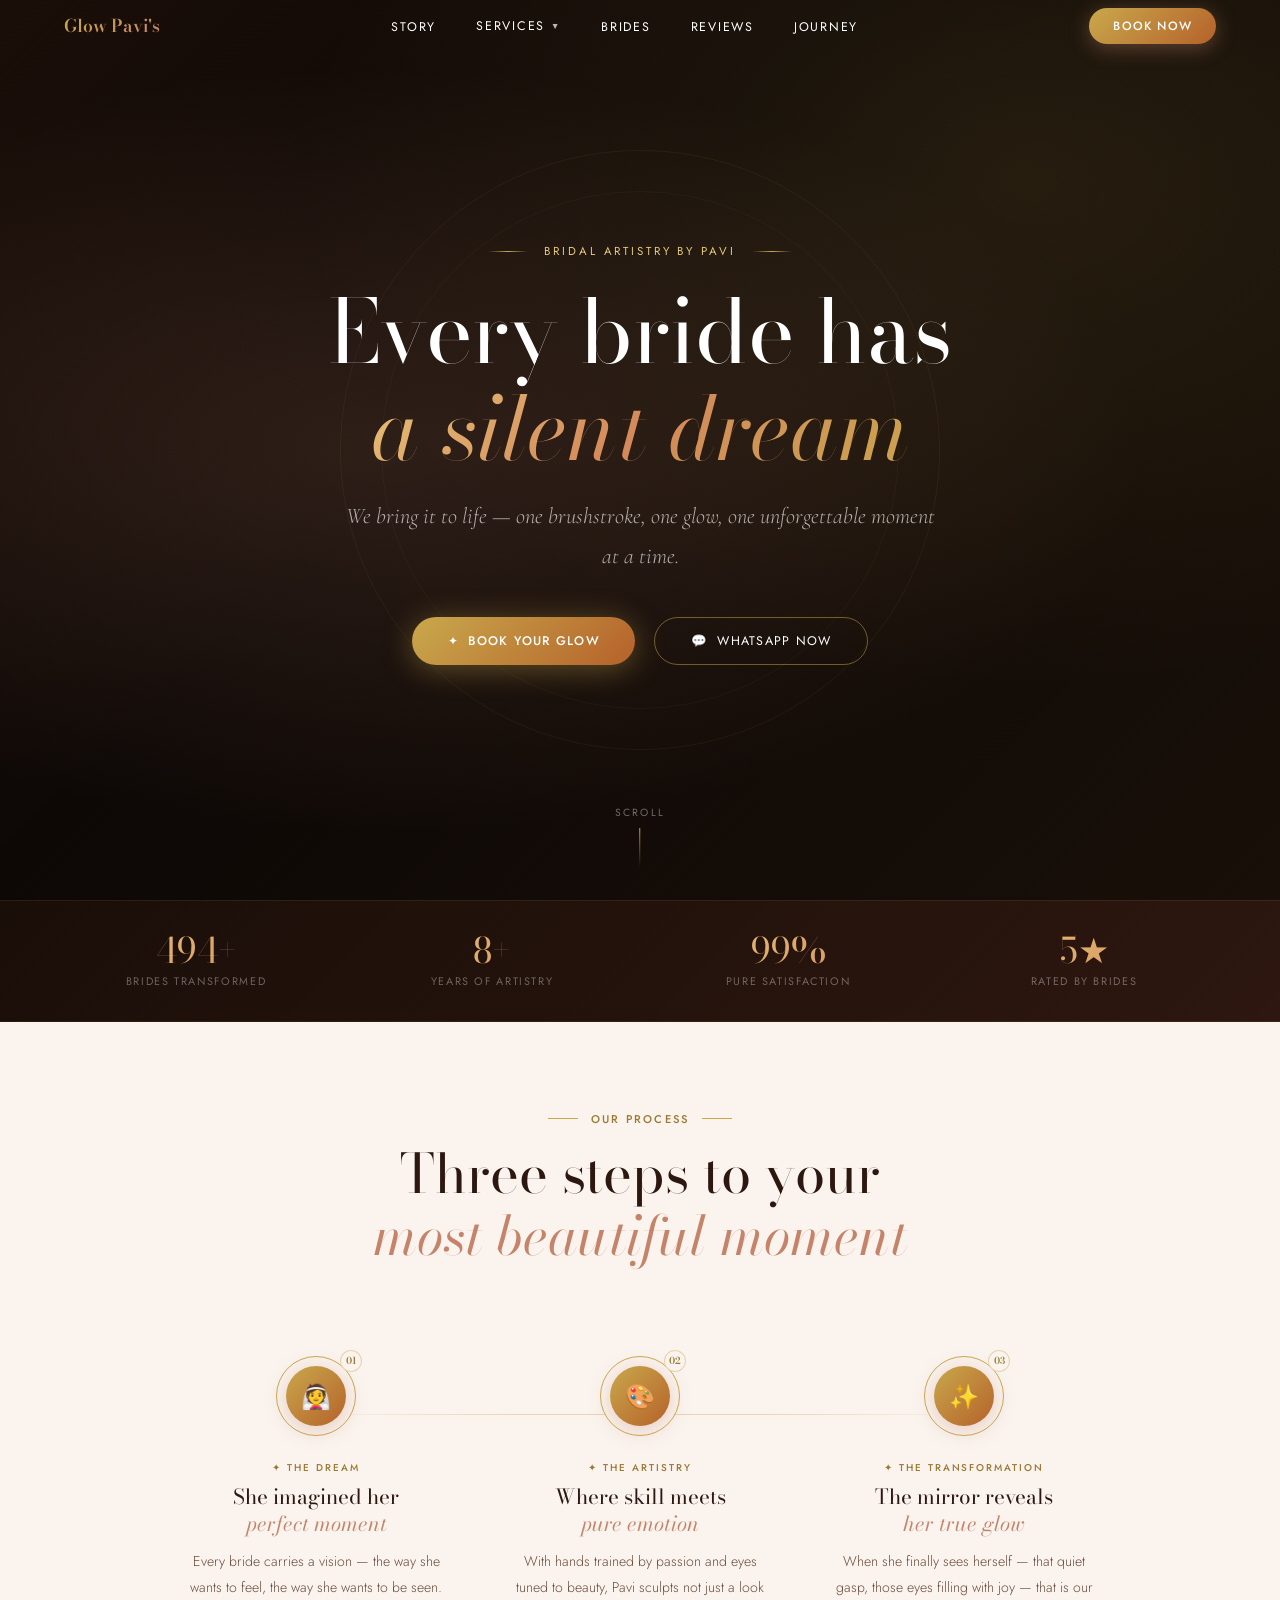
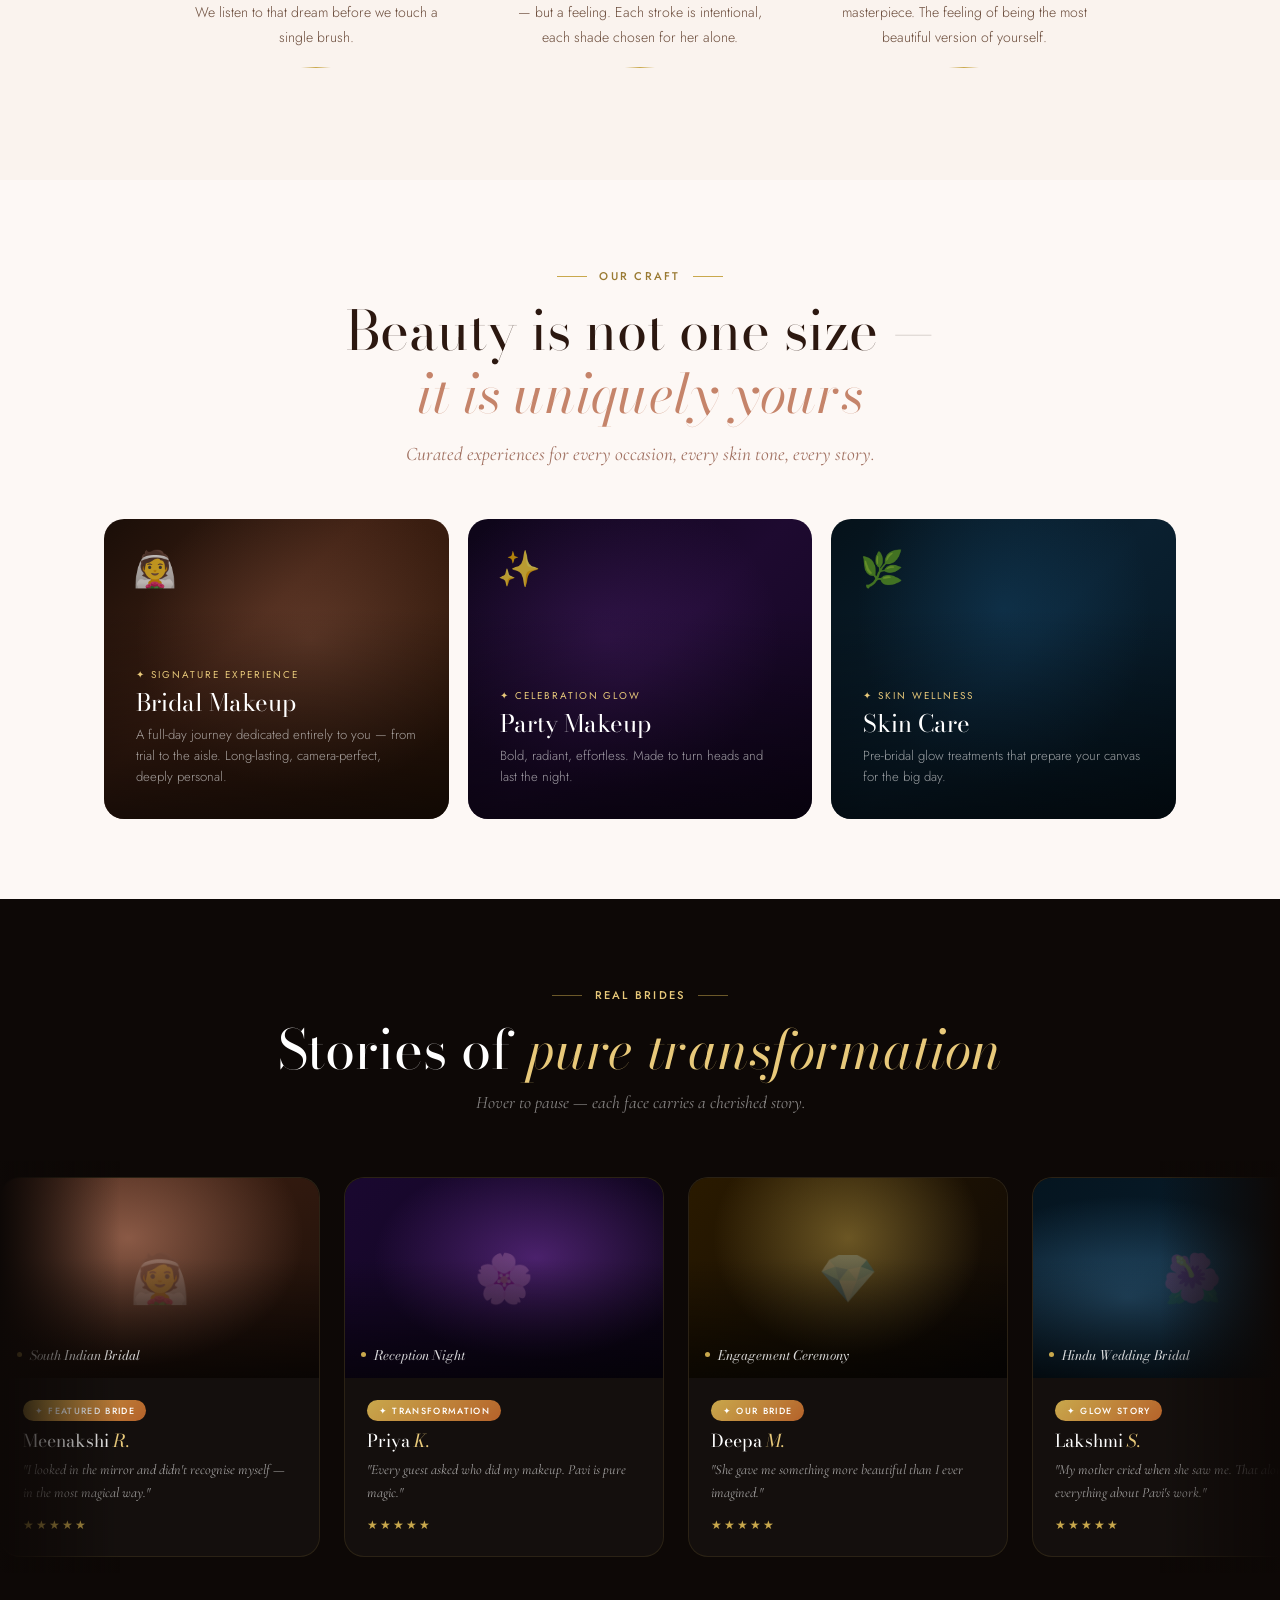
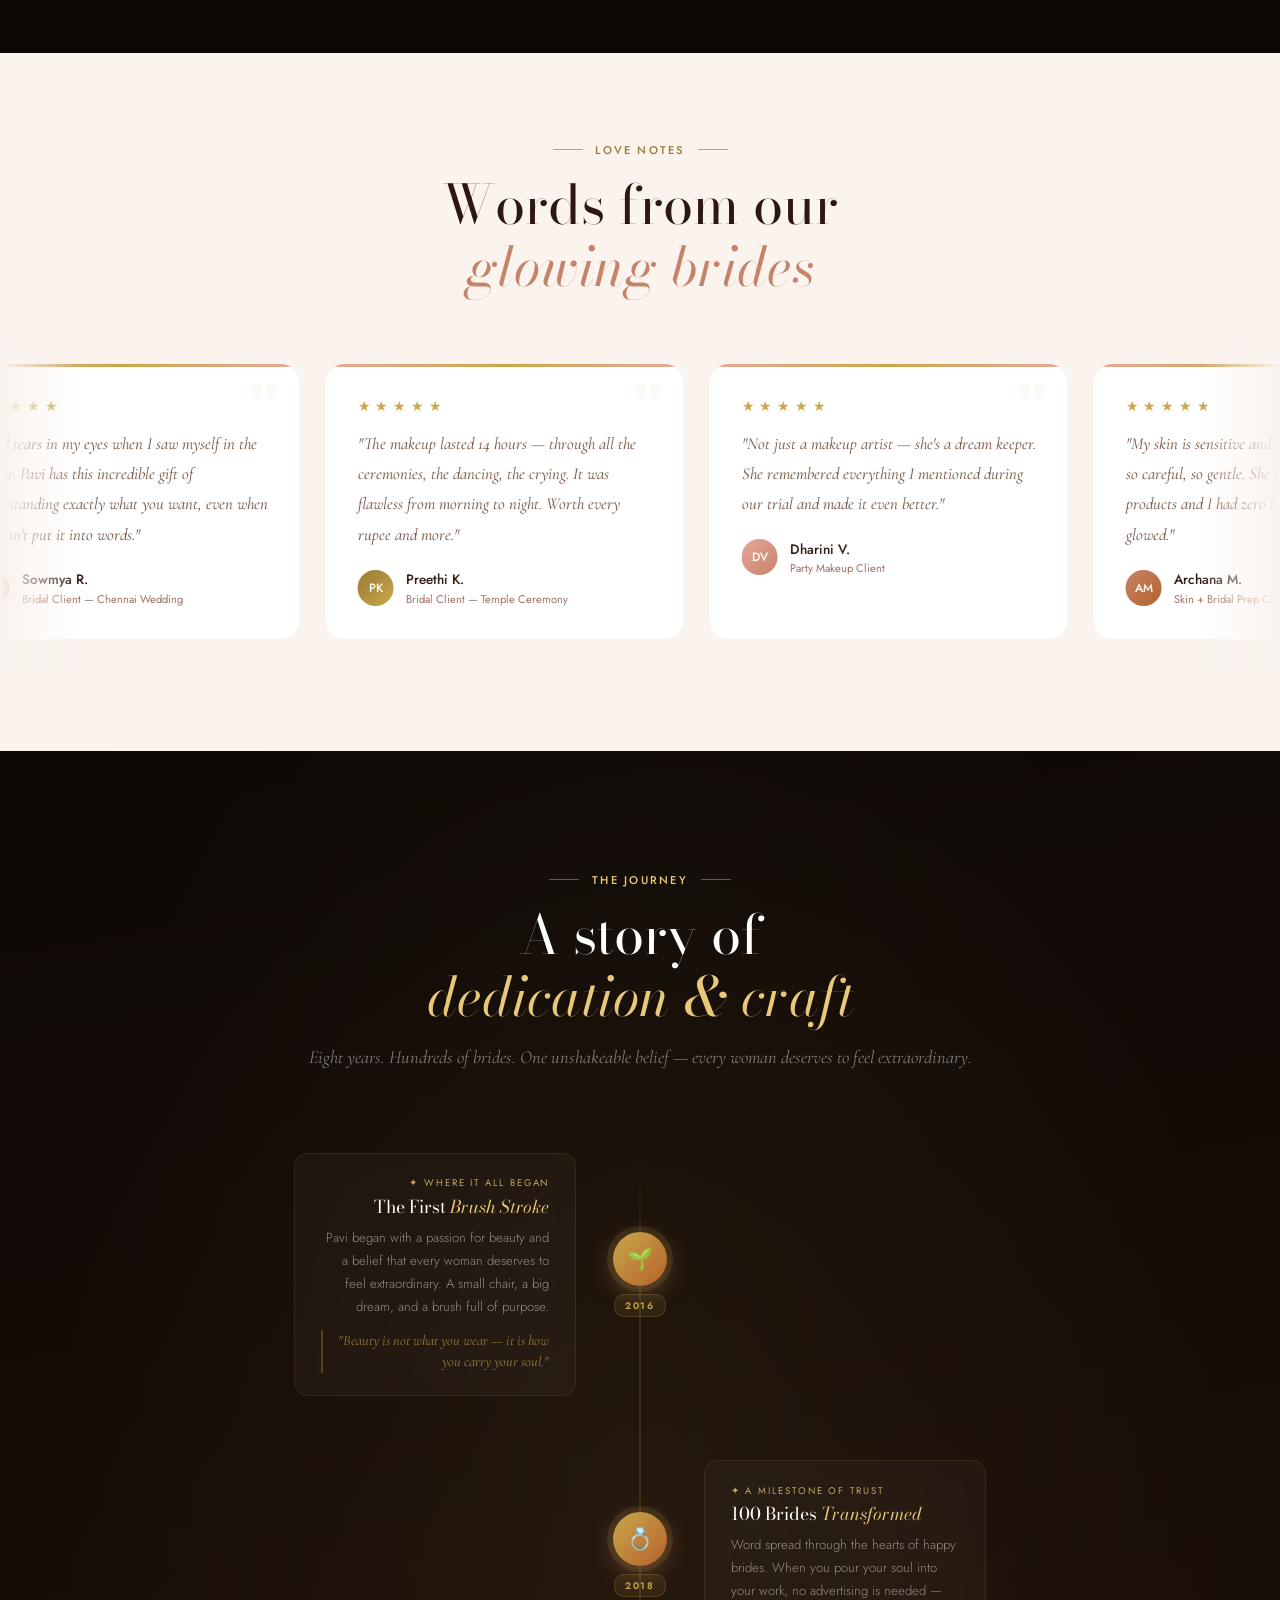
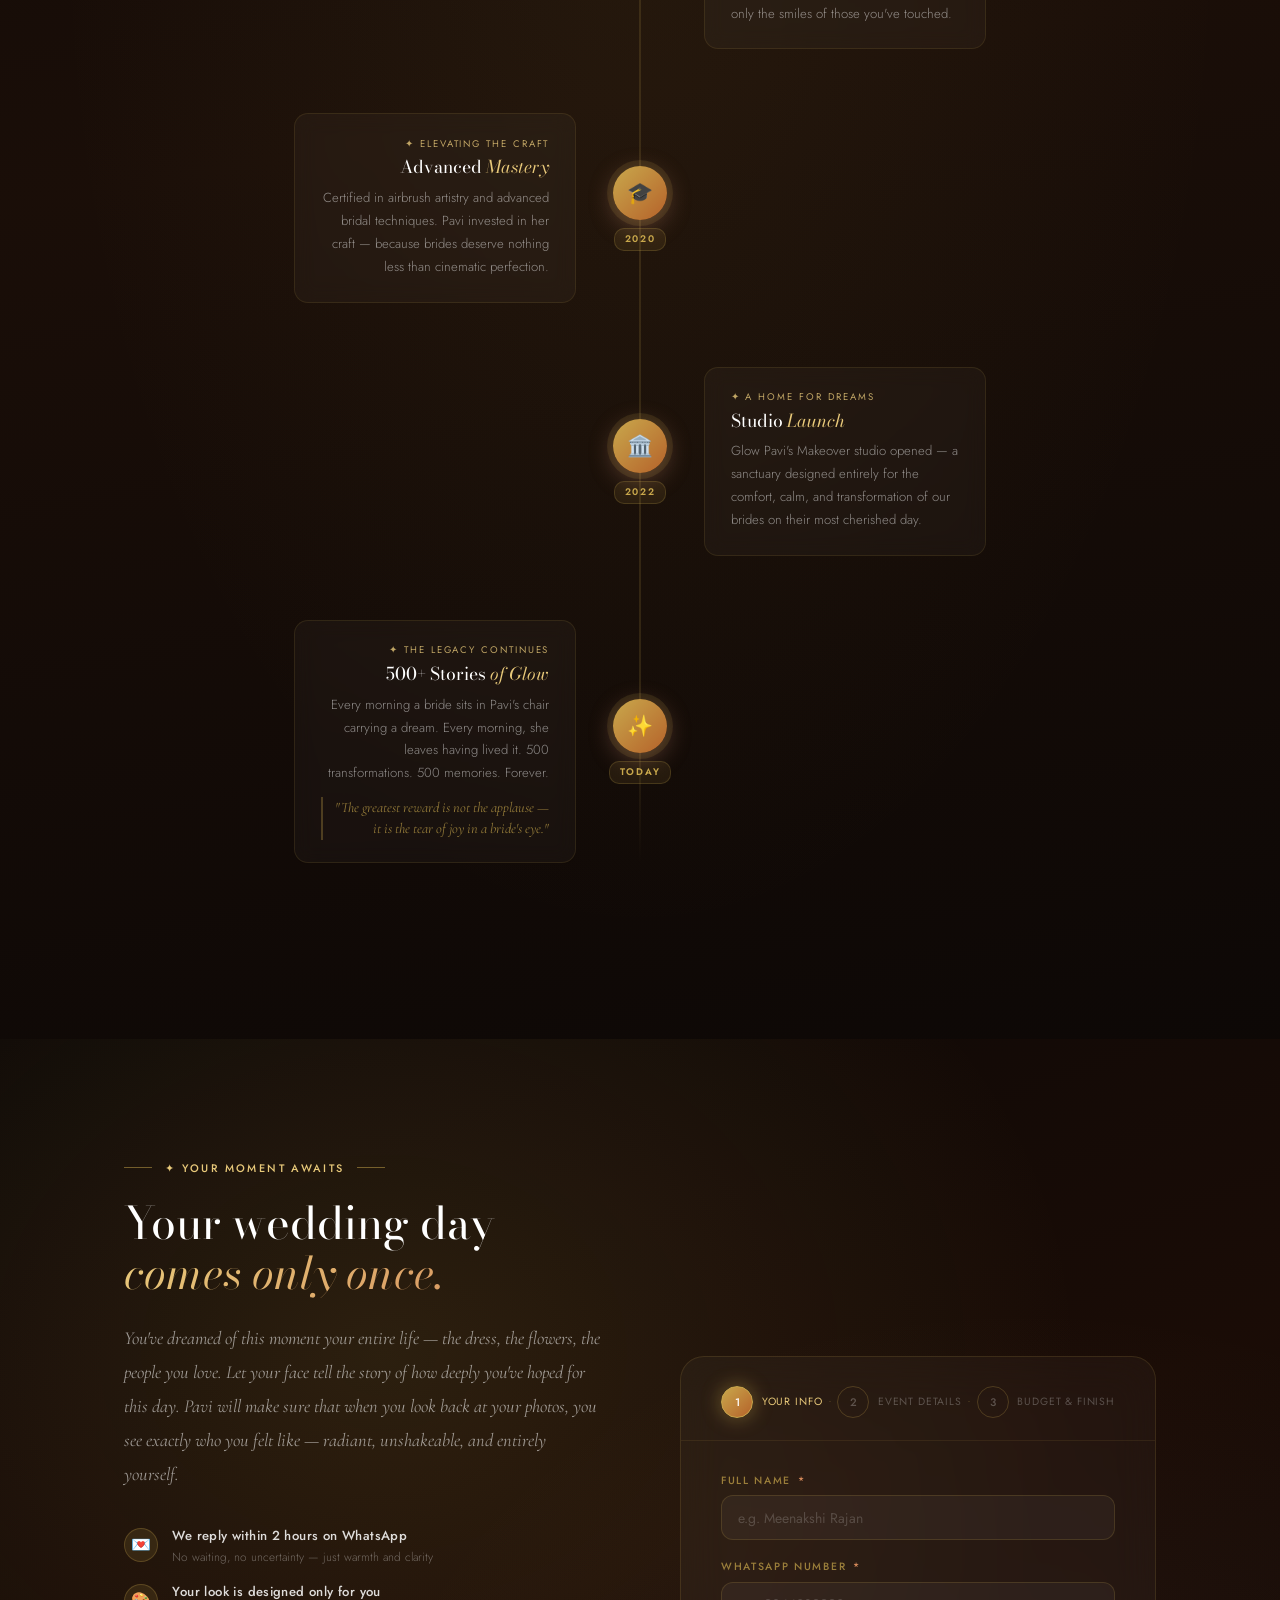
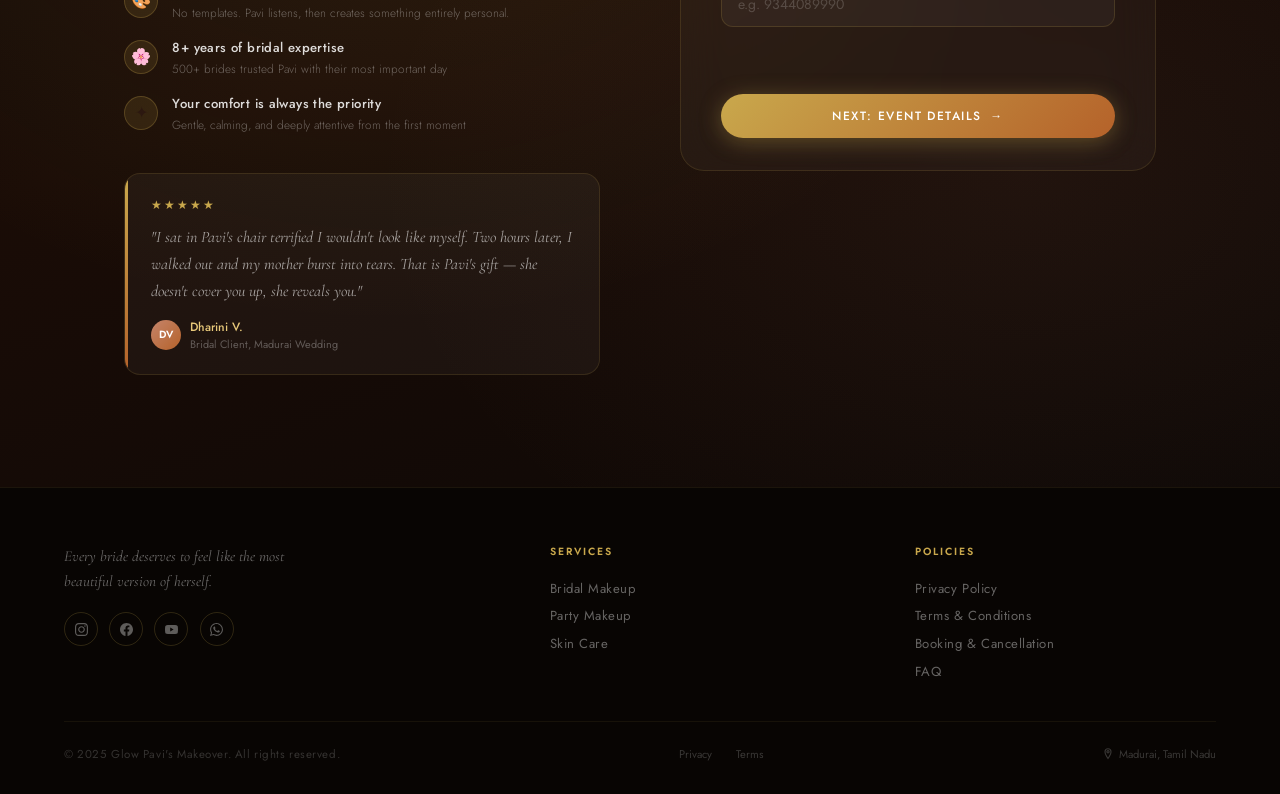
==== commit a229c037: "index and sub pages updateddd" ====
--- a/index.html
+++ b/index.html
@@ -18,14 +18,48 @@
   html{scroll-behavior:smooth;overflow-x:hidden}
   body{font-family:'Jost',sans-serif;background:var(--off-white);color:var(--text-dark);overflow-x:hidden}
 
-  /* NAV */
+  /* ===================== NAV ===================== */
   nav{position:fixed;top:0;left:0;right:0;z-index:1000;padding:0.5rem 4rem;display:flex;justify-content:space-between;align-items:center;transition:all 0.4s ease;background:transparent}
   nav.scrolled{background:rgba(253,248,245,0.96);backdrop-filter:blur(20px);border-bottom:1px solid rgba(197,132,106,0.15);padding:0.4rem 4rem}
   .nav-logo img{height:62px;width:62px;object-fit:contain}
-  .nav-links{display:flex;gap:2.5rem;list-style:none}
+  .nav-links{display:flex;gap:2.5rem;list-style:none;align-items:center}
   .nav-links a{text-decoration:none;color:var(--white);font-family:'Jost',sans-serif;font-size:0.78rem;font-weight:400;letter-spacing:0.14em;text-transform:uppercase;transition:color 0.3s}
   nav.scrolled .nav-links a{color:var(--text-mid)}
   .nav-links a:hover{color:var(--gold)}
+
+  /* SERVICES DROPDOWN — hover only */
+  .nav-dropdown{position:relative}
+  .nav-dropdown > a{display:flex;align-items:center;gap:0.35rem;cursor:pointer}
+  .nav-dropdown > a .caret{font-size:0.55rem;transition:transform 0.3s;opacity:0.7;margin-top:1px}
+  .nav-dropdown:hover > a .caret{transform:rotate(180deg)}
+  .dropdown-menu{
+    position:absolute;top:calc(100% + 1.2rem);left:50%;transform:translateX(-50%) translateY(-8px);
+    background:#fff;border-radius:16px;padding:0.6rem;
+    box-shadow:0 20px 60px rgba(44,24,16,0.18),0 2px 12px rgba(44,24,16,0.08);
+    border:1px solid rgba(197,132,106,0.15);
+    min-width:220px;opacity:0;pointer-events:none;
+    transition:opacity 0.25s ease,transform 0.25s ease;
+  }
+  .nav-dropdown:hover .dropdown-menu{opacity:1;pointer-events:all;transform:translateX(-50%) translateY(0)}
+  .dropdown-menu::before{
+    content:'';position:absolute;top:-6px;left:50%;
+    width:12px;height:12px;background:#fff;border-left:1px solid rgba(197,132,106,0.15);
+    border-top:1px solid rgba(197,132,106,0.15);transform:translateX(-50%) rotate(45deg);
+  }
+  .dropdown-item{
+    display:flex;align-items:center;gap:0.75rem;padding:0.7rem 0.9rem;
+    border-radius:10px;text-decoration:none;transition:background 0.2s;
+    font-family:'Jost',sans-serif;font-size:0.78rem;color:var(--text-mid);
+    font-weight:400;letter-spacing:0.06em;text-transform:none;
+    cursor:pointer;
+  }
+  .dropdown-item:hover{background:rgba(201,168,76,0.09);color:var(--text-dark)}
+  .dropdown-item .di-icon{width:34px;height:34px;border-radius:8px;background:linear-gradient(135deg,rgba(201,168,76,0.15),rgba(197,132,106,0.12));display:flex;align-items:center;justify-content:center;font-size:1rem;flex-shrink:0}
+  .dropdown-item .di-info{display:flex;flex-direction:column;gap:0.1rem}
+  .dropdown-item .di-label{font-size:0.8rem;font-weight:500;color:var(--text-dark)}
+  .dropdown-item .di-sub{font-size:0.68rem;color:var(--text-light);font-style:italic}
+  .dropdown-divider{height:1px;background:rgba(197,132,106,0.1);margin:0.3rem 0}
+
   .nav-cta{background:linear-gradient(135deg,var(--gold),var(--copper));color:var(--white);padding:0.55rem 1.5rem;border-radius:30px;text-decoration:none;font-family:'Jost',sans-serif;font-size:0.75rem;font-weight:500;letter-spacing:0.1em;text-transform:uppercase;transition:all 0.3s;border:none;cursor:pointer;box-shadow:0 4px 20px rgba(197,132,106,0.4)}
   .nav-cta:hover{transform:translateY(-2px);box-shadow:0 8px 30px rgba(197,132,106,0.5)}
   .hamburger{display:none;flex-direction:column;gap:5px;cursor:pointer;padding:6px;z-index:1100;background:none;border:none}
@@ -129,46 +163,45 @@
   .bento-arrow{position:absolute;bottom:1.5rem;right:1.5rem;width:36px;height:36px;border-radius:50%;border:1px solid rgba(201,168,76,0.4);display:flex;align-items:center;justify-content:center;color:var(--gold-light);font-size:1rem;z-index:2;transition:all 0.3s;opacity:0}
   .bento-card:hover .bento-arrow{opacity:1;transform:scale(1.1)}
 
-  /* GALLERY */
+  /* ===================== BRIDAL CAROUSEL (replaces gallery) ===================== */
   #transformation{background:#0d0806;padding:5rem 0;overflow:hidden}
   .transform-header{text-align:center;margin-bottom:3rem}
   .transform-header .section-title{color:var(--white)}
   .transform-header .section-title em{color:var(--gold-light)}
   .transform-subtitle{font-family:'Cormorant Garamond',serif;font-size:1.1rem;color:rgba(255,255,255,0.5);font-style:italic;margin-top:0.6rem}
-  .gallery-outer{padding:0 4rem}
-  .gallery-grid{display:grid;grid-template-columns:repeat(3,1fr);grid-template-rows:280px 280px;gap:1rem}
-  .gallery-item{border-radius:16px;overflow:hidden;position:relative;cursor:pointer}
-  .gallery-item.tall{grid-row:span 2}
-  .gallery-item.wide{grid-column:span 2}
-  .gallery-fill{position:absolute;inset:0;transition:transform 0.6s ease}
-  .gallery-item:hover .gallery-fill{transform:scale(1.06)}
-  .gf-1{background:radial-gradient(ellipse at 40% 30%,rgba(197,132,106,0.55),transparent 65%),linear-gradient(160deg,#3d1f12,#1a0e08)}
-  .gf-2{background:radial-gradient(ellipse at 60% 40%,rgba(130,60,180,0.45),transparent 60%),linear-gradient(135deg,#1a0830,#0d0518)}
-  .gf-3{background:radial-gradient(ellipse at 50% 30%,rgba(201,168,76,0.4),transparent 60%),linear-gradient(135deg,#2a1a00,#0d0806)}
-  .gf-4{background:radial-gradient(ellipse at 30% 60%,rgba(80,150,200,0.35),transparent 60%),linear-gradient(135deg,#051520,#0a2030)}
-  .gf-5{background:radial-gradient(ellipse at 50% 40%,rgba(197,132,106,0.35),transparent 60%),linear-gradient(135deg,#2a0a18,#0d0806)}
-  .gf-6{background:radial-gradient(ellipse at 40% 30%,rgba(80,200,100,0.25),transparent 60%),linear-gradient(135deg,#051008,#0a2010)}
-  /* shine sweep */
-  .gallery-shine{position:absolute;inset:0;background:linear-gradient(105deg,transparent 40%,rgba(255,255,255,0.06) 50%,transparent 60%);transform:translateX(-100%);transition:transform 0.7s ease;pointer-events:none;z-index:2}
-  .gallery-item:hover .gallery-shine{transform:translateX(100%)}
-  /* overlay gradient */
-  .gallery-overlay{position:absolute;inset:0;background:linear-gradient(180deg,transparent 45%,rgba(0,0,0,0.78) 100%);z-index:1}
-  /* always-visible bottom label */
-  .gallery-static{position:absolute;bottom:0;left:0;right:0;z-index:3;padding:0.9rem 1.2rem;display:flex;align-items:center;gap:0.5rem;transition:transform 0.4s,opacity 0.4s}
-  .gallery-item:hover .gallery-static{transform:translateY(6px);opacity:0}
-  .gallery-dot{width:5px;height:5px;border-radius:50%;background:var(--gold);flex-shrink:0}
-  .gallery-static-name{font-family:'Bodoni Moda',serif;font-size:0.85rem;font-style:italic;color:rgba(255,255,255,0.8)}
-  /* hover caption */
-  .gallery-caption{position:absolute;bottom:0;left:0;right:0;z-index:4;padding:1.2rem 1.4rem;transform:translateY(12px);opacity:0;transition:transform 0.4s,opacity 0.4s}
-  .gallery-item:hover .gallery-caption{transform:translateY(0);opacity:1}
-  .gallery-badge{display:inline-block;background:linear-gradient(135deg,var(--gold),var(--copper));color:var(--white);font-family:'Jost',sans-serif;font-size:0.58rem;font-weight:500;letter-spacing:0.15em;text-transform:uppercase;padding:0.3rem 0.8rem;border-radius:20px;margin-bottom:0.4rem}
-  .gallery-name{font-family:'Bodoni Moda',serif;font-size:1.15rem;font-weight:400;color:var(--white);line-height:1.2;margin-bottom:0.25rem}
-  .gallery-name em{font-style:italic;color:var(--gold-light)}
-  .gallery-quote{font-family:'Cormorant Garamond',serif;font-size:0.82rem;color:rgba(255,255,255,0.7);font-style:italic;line-height:1.5}
-  /* center icon */
-  .gallery-icon{position:absolute;top:50%;left:50%;transform:translate(-50%,-50%);font-size:3.5rem;opacity:0.12;z-index:1;pointer-events:none;transition:opacity 0.4s}
-  .gallery-item.tall .gallery-icon{font-size:5rem}
-  .gallery-item:hover .gallery-icon{opacity:0.05}
+
+  /* Infinite marquee carousel */
+  .carousel-outer{position:relative;overflow:hidden;padding:1rem 0}
+  .carousel-outer::before{content:'';position:absolute;top:0;left:0;bottom:0;width:120px;background:linear-gradient(90deg,#0d0806,transparent);z-index:4;pointer-events:none}
+  .carousel-outer::after{content:'';position:absolute;top:0;right:0;bottom:0;width:120px;background:linear-gradient(270deg,#0d0806,transparent);z-index:4;pointer-events:none}
+  .carousel-track{display:flex;gap:1.5rem;width:max-content;animation:marquee-scroll 32s linear infinite}
+  .carousel-outer:hover .carousel-track{animation-play-state:paused}
+  @keyframes marquee-scroll{0%{transform:translateX(0)}100%{transform:translateX(-50%)}}
+
+  .bride-card{flex-shrink:0;width:320px;border-radius:20px;overflow:hidden;position:relative;background:rgba(255,255,255,0.03);border:1px solid rgba(201,168,76,0.12);transition:border-color 0.4s,box-shadow 0.4s}
+  .bride-card:hover{border-color:rgba(201,168,76,0.45);box-shadow:0 20px 60px rgba(201,168,76,0.15)}
+  .bride-card-visual{height:200px;position:relative;overflow:hidden}
+  .bride-fill{position:absolute;inset:0;transition:transform 0.6s ease}
+  .bride-card:hover .bride-fill{transform:scale(1.07)}
+  .bf-1{background:radial-gradient(ellipse at 40% 30%,rgba(197,132,106,0.6),transparent 65%),linear-gradient(160deg,#3d1f12,#1a0e08)}
+  .bf-2{background:radial-gradient(ellipse at 60% 40%,rgba(130,60,180,0.5),transparent 60%),linear-gradient(135deg,#1a0830,#0d0518)}
+  .bf-3{background:radial-gradient(ellipse at 50% 30%,rgba(201,168,76,0.45),transparent 60%),linear-gradient(135deg,#2a1a00,#0d0806)}
+  .bf-4{background:radial-gradient(ellipse at 30% 60%,rgba(80,150,200,0.4),transparent 60%),linear-gradient(135deg,#051520,#0a2030)}
+  .bf-5{background:radial-gradient(ellipse at 50% 40%,rgba(197,132,106,0.4),transparent 60%),linear-gradient(135deg,#2a0a18,#0d0806)}
+  .bf-6{background:radial-gradient(ellipse at 40% 30%,rgba(100,200,120,0.3),transparent 60%),linear-gradient(135deg,#051008,#0a2010)}
+  .bride-emoji{position:absolute;top:50%;left:50%;transform:translate(-50%,-50%);font-size:3rem;opacity:0.2;z-index:1;pointer-events:none;transition:opacity 0.4s}
+  .bride-card:hover .bride-emoji{opacity:0.1}
+  .bride-overlay{position:absolute;inset:0;background:linear-gradient(180deg,transparent 40%,rgba(0,0,0,0.65) 100%);z-index:2}
+  .bride-ceremony{position:absolute;bottom:0.8rem;left:1rem;z-index:3;display:flex;align-items:center;gap:0.5rem}
+  .bride-dot{width:5px;height:5px;border-radius:50%;background:var(--gold);flex-shrink:0}
+  .bride-ceremony-name{font-family:'Bodoni Moda',serif;font-size:0.82rem;font-style:italic;color:rgba(255,255,255,0.85)}
+  .bride-card-body{padding:1.2rem 1.4rem 1.4rem}
+  .bride-badge{display:inline-block;background:linear-gradient(135deg,var(--gold),var(--copper));color:#fff;font-family:'Jost',sans-serif;font-size:0.56rem;font-weight:500;letter-spacing:0.15em;text-transform:uppercase;padding:0.25rem 0.7rem;border-radius:20px;margin-bottom:0.6rem}
+  .bride-name{font-family:'Bodoni Moda',serif;font-size:1.1rem;font-weight:400;color:#fff;margin-bottom:0.5rem;line-height:1.2}
+  .bride-name em{font-style:italic;color:var(--gold-light)}
+  .bride-quote{font-family:'Cormorant Garamond',serif;font-size:0.88rem;color:rgba(255,255,255,0.6);font-style:italic;line-height:1.6}
+  .bride-stars{display:flex;gap:2px;margin-top:0.7rem}
+  .bride-star{color:var(--gold);font-size:0.75rem}
 
   /* TESTIMONIALS */
   #trust{background:var(--cream);padding:5rem 0;overflow:hidden}
@@ -194,7 +227,7 @@
   .testimonials-fade-left{position:absolute;top:0;left:0;bottom:0;width:80px;background:linear-gradient(90deg,var(--cream),transparent);z-index:2;pointer-events:none}
   .testimonials-fade-right{position:absolute;top:0;right:0;bottom:0;width:80px;background:linear-gradient(270deg,var(--cream),transparent);z-index:2;pointer-events:none}
 
-  /* JOURNEY — STORYTELLING */
+  /* JOURNEY */
   #timeline{background:linear-gradient(170deg,#0d0806 0%,#1a0e08 50%,#0d0806 100%);padding:7rem 0;overflow:hidden;position:relative}
   #timeline::before{content:'';position:absolute;inset:0;background:radial-gradient(ellipse at 50% 40%,rgba(201,168,76,0.07) 0%,transparent 65%);pointer-events:none}
   .timeline-header{text-align:center;margin-bottom:5rem}
@@ -205,10 +238,8 @@
   .story-timeline::before{content:'';position:absolute;left:50%;top:0;bottom:0;width:1px;background:linear-gradient(180deg,transparent,rgba(201,168,76,0.3) 10%,rgba(201,168,76,0.3) 90%,transparent);transform:translateX(-50%)}
   .story-node{display:grid;grid-template-columns:1fr 64px 1fr;align-items:center;gap:0;margin-bottom:4rem;position:relative;opacity:0;transform:translateY(28px);transition:opacity 0.7s ease,transform 0.7s ease}
   .story-node.in-view{opacity:1;transform:translateY(0)}
-  /* odd: content left */
   .story-node:nth-child(odd) .sn-left{visibility:visible}
   .story-node:nth-child(odd) .sn-right{visibility:hidden}
-  /* even: content right */
   .story-node:nth-child(even) .sn-left{visibility:hidden}
   .story-node:nth-child(even) .sn-right{visibility:visible}
   .sn-left{text-align:right;padding-right:2rem}
@@ -225,21 +256,105 @@
   .story-body{font-family:'Jost',sans-serif;font-size:0.82rem;line-height:1.75;color:rgba(255,255,255,0.5);font-weight:300}
   .story-quote{font-family:'Cormorant Garamond',serif;font-size:0.9rem;font-style:italic;color:rgba(201,168,76,0.7);border-left:2px solid rgba(201,168,76,0.3);padding-left:0.8rem;margin-top:0.7rem;line-height:1.5}
 
-  /* FINAL CTA */
-  #cta{position:relative;overflow:hidden;padding:7rem 0;background:#0d0806;text-align:center}
-  .cta-bg{position:absolute;inset:0;background:radial-gradient(ellipse at 50% 30%,rgba(201,168,76,0.15) 0%,transparent 60%),radial-gradient(ellipse at 20% 80%,rgba(197,132,106,0.1) 0%,transparent 50%),radial-gradient(ellipse at 80% 70%,rgba(181,98,42,0.08) 0%,transparent 50%)}
-  .cta-ornament{position:absolute;top:50%;left:50%;transform:translate(-50%,-50%);width:600px;height:600px;border:1px solid rgba(201,168,76,0.06);border-radius:50%;pointer-events:none}
-  .cta-ornament::before{content:'';position:absolute;inset:60px;border:1px solid rgba(201,168,76,0.04);border-radius:50%}
-  .cta-content{position:relative;z-index:2}
-  .cta-eyebrow{font-family:'Jost',sans-serif;font-size:0.68rem;letter-spacing:0.25em;text-transform:uppercase;color:var(--gold);margin-bottom:1.5rem;display:block}
-  .cta-title{font-family:'Bodoni Moda',serif;font-size:clamp(2.2rem,6vw,4.5rem);font-weight:400;color:var(--white);line-height:1.15;margin-bottom:1.2rem}
-  .cta-title em{font-style:italic;background:linear-gradient(135deg,var(--gold-light),var(--copper-light));-webkit-background-clip:text;-webkit-text-fill-color:transparent;background-clip:text}
-  .cta-subtitle{font-family:'Cormorant Garamond',serif;font-size:1.2rem;color:rgba(255,255,255,0.5);font-style:italic;margin-bottom:2.5rem;line-height:1.7}
-  .cta-actions{display:flex;gap:1.2rem;justify-content:center;flex-wrap:wrap}
-  .btn-gold{background:linear-gradient(135deg,var(--gold),var(--gold-dark));color:var(--white);padding:1rem 2.5rem;border-radius:50px;text-decoration:none;font-family:'Jost',sans-serif;font-size:0.78rem;font-weight:500;letter-spacing:0.1em;text-transform:uppercase;transition:all 0.4s;box-shadow:0 4px 30px rgba(201,168,76,0.35);display:inline-flex;align-items:center;gap:0.7rem}
-  .btn-gold:hover{transform:translateY(-3px);box-shadow:0 15px 45px rgba(201,168,76,0.45)}
-  .btn-whatsapp{background:linear-gradient(135deg,#25D366,#128C7E);color:var(--white);padding:1rem 2.5rem;border-radius:50px;text-decoration:none;font-family:'Jost',sans-serif;font-size:0.78rem;font-weight:500;letter-spacing:0.1em;text-transform:uppercase;transition:all 0.4s;box-shadow:0 4px 30px rgba(37,211,102,0.25);display:inline-flex;align-items:center;gap:0.7rem}
-  .btn-whatsapp:hover{transform:translateY(-3px);box-shadow:0 15px 40px rgba(37,211,102,0.35)}
+  /* ===================== BOOKING — TWO COLUMN ===================== */
+  #booking{position:relative;overflow:hidden;padding:7rem 0;background:linear-gradient(160deg,#0d0806 0%,#1a0c06 50%,#0d0806 100%)}
+  #booking::before{content:'';position:absolute;inset:0;background:radial-gradient(ellipse at 30% 30%,rgba(201,168,76,0.13) 0%,transparent 55%),radial-gradient(ellipse at 80% 70%,rgba(197,132,106,0.08) 0%,transparent 45%);pointer-events:none}
+
+  .booking-wrap{max-width:1160px;margin:0 auto;padding:0 4rem;display:grid;grid-template-columns:1fr 1fr;gap:5rem;align-items:center;position:relative;z-index:2}
+
+  /* LEFT */
+  .booking-lhs{position:relative}
+  .booking-lhs-eyebrow{display:inline-flex;align-items:center;gap:0.8rem;margin-bottom:1.4rem}
+  .booking-lhs-eyebrow span{font-family:'Jost',sans-serif;font-size:0.68rem;font-weight:500;letter-spacing:0.22em;text-transform:uppercase;color:var(--gold-light)}
+  .bel{width:28px;height:1px;background:rgba(201,168,76,0.5)}
+  .booking-lhs-title{font-family:'Bodoni Moda',serif;font-size:clamp(2rem,3.5vw,3rem);font-weight:400;line-height:1.12;color:var(--white);margin-bottom:1.4rem}
+  .booking-lhs-title em{font-style:italic;background:linear-gradient(135deg,var(--gold-light),var(--copper-light));-webkit-background-clip:text;-webkit-text-fill-color:transparent;background-clip:text;display:block}
+  .booking-lhs-lead{font-family:'Cormorant Garamond',serif;font-size:1.15rem;font-style:italic;color:rgba(255,255,255,0.55);line-height:1.85;margin-bottom:2.2rem}
+  .booking-features{display:flex;flex-direction:column;gap:1.1rem;margin-bottom:2.5rem}
+  .bk-feat{display:flex;align-items:flex-start;gap:0.9rem}
+  .bk-feat-dot{width:34px;height:34px;border-radius:50%;background:rgba(201,168,76,0.12);border:1px solid rgba(201,168,76,0.25);display:flex;align-items:center;justify-content:center;font-size:1rem;flex-shrink:0;margin-top:0.1rem}
+  .bk-feat-txt .bk-ft{font-family:'Jost',sans-serif;font-size:0.82rem;font-weight:500;color:rgba(255,255,255,0.85);letter-spacing:0.03em}
+  .bk-feat-txt .bk-fs{font-family:'Jost',sans-serif;font-size:0.74rem;color:rgba(255,255,255,0.35);margin-top:0.15rem;font-weight:300}
+  .lhs-testimonial{background:rgba(255,255,255,0.04);border:1px solid rgba(201,168,76,0.14);border-radius:16px;padding:1.4rem 1.6rem;position:relative;overflow:hidden}
+  .lhs-testimonial::before{content:'';position:absolute;top:0;left:0;width:3px;height:100%;background:linear-gradient(180deg,var(--gold),var(--copper))}
+  .lhs-t-text{font-family:'Cormorant Garamond',serif;font-size:1rem;font-style:italic;color:rgba(255,255,255,0.6);line-height:1.7;margin-bottom:0.8rem}
+  .lhs-t-author{display:flex;align-items:center;gap:0.6rem}
+  .lhs-t-avatar{width:30px;height:30px;border-radius:50%;background:linear-gradient(135deg,var(--rose-gold),var(--copper));display:flex;align-items:center;justify-content:center;font-size:0.65rem;font-weight:600;color:#fff;font-family:'Jost',sans-serif}
+  .lhs-t-name{font-family:'Jost',sans-serif;font-size:0.75rem;font-weight:500;color:var(--gold-light)}
+  .lhs-t-role{font-family:'Jost',sans-serif;font-size:0.68rem;color:rgba(255,255,255,0.3)}
+  .lhs-stars{display:flex;gap:2px;margin-bottom:0.6rem}
+  .lhs-stars .s{color:var(--gold);font-size:0.75rem}
+
+  /* RIGHT — Card */
+  .booking-card{background:rgba(255,255,255,0.03);border:1px solid rgba(201,168,76,0.15);border-radius:24px;overflow:hidden;backdrop-filter:blur(20px)}
+  .step-bar{display:flex;align-items:center;justify-content:center;padding:1.8rem 2.5rem 1.4rem;gap:0;border-bottom:1px solid rgba(201,168,76,0.1)}
+  .step-item{display:flex;align-items:center;gap:0.55rem}
+  .step-dot{width:32px;height:32px;border-radius:50%;border:1.5px solid rgba(201,168,76,0.25);display:flex;align-items:center;justify-content:center;font-size:11px;color:rgba(255,255,255,0.25);font-weight:500;transition:all 0.45s ease;position:relative;flex-shrink:0}
+  .step-dot.active{border-color:var(--gold);color:#fff;background:linear-gradient(135deg,var(--gold),var(--copper));box-shadow:0 0 20px rgba(201,168,76,0.45)}
+  .step-dot.done{border-color:var(--gold);background:rgba(201,168,76,0.12);color:var(--gold-light)}
+  .step-dot .s-num{transition:opacity 0.3s}
+  .step-dot .s-chk{display:none;font-size:13px}
+  .step-dot.done .s-num{display:none}
+  .step-dot.done .s-chk{display:flex}
+  .step-label{font-size:10.5px;color:rgba(255,255,255,0.25);letter-spacing:0.08em;text-transform:uppercase;transition:color 0.4s;font-family:'Jost',sans-serif;white-space:nowrap}
+  .step-item.active .step-label{color:var(--gold-light)}
+  .step-item.done .step-label{color:rgba(201,168,76,0.55)}
+  .step-conn{flex:1;max-width:50px;height:1px;background:rgba(201,168,76,0.15);margin:0 0.4rem;transition:background 0.5s}
+  .step-conn.done{background:rgba(201,168,76,0.5)}
+  .form-body{overflow:hidden;position:relative}
+  .f-panel{padding:2rem 2.5rem;transition:transform 0.5s cubic-bezier(0.77,0,0.175,1),opacity 0.35s ease;position:absolute;top:0;left:0;right:0;width:100%}
+  .f-panel.active{position:relative;transform:translateX(0);opacity:1;pointer-events:all}
+  .f-panel.gone-left{transform:translateX(-110%);opacity:0;pointer-events:none}
+  .f-panel.gone-right{transform:translateX(110%);opacity:0;pointer-events:none}
+  .field{margin-bottom:1.2rem}
+  .field-lbl{display:block;font-family:'Jost',sans-serif;font-size:10.5px;letter-spacing:0.16em;text-transform:uppercase;color:rgba(201,168,76,0.7);margin-bottom:0.45rem;font-weight:500}
+  .req{color:var(--copper-light);margin-left:2px}
+  .booking-card input[type="text"],
+  .booking-card input[type="tel"],
+  .booking-card input[type="date"],
+  .booking-card input[type="number"],
+  .booking-card select,
+  .booking-card textarea{width:100%;background:rgba(255,255,255,0.04);border:1px solid rgba(201,168,76,0.18);border-radius:12px;color:#fff;font-family:'Jost',sans-serif;font-size:14px;padding:0.72rem 1rem;outline:none;transition:border-color 0.3s,background 0.3s,box-shadow 0.3s;box-sizing:border-box;-webkit-appearance:none;appearance:none}
+  .booking-card input:focus,.booking-card select:focus,.booking-card textarea:focus{border-color:var(--gold);background:rgba(201,168,76,0.06);box-shadow:0 0 0 4px rgba(201,168,76,0.1)}
+  .booking-card input::placeholder,.booking-card textarea::placeholder{color:rgba(255,255,255,0.18)}
+  .booking-card select option{background:#1a0e08;color:#fff}
+  .booking-card input.err,.booking-card select.err,.booking-card textarea.err{border-color:#e24b4a}
+  .err-txt{font-size:11px;color:#f09595;margin-top:0.32rem;display:none;letter-spacing:0.03em;font-family:'Jost',sans-serif}
+  .err-txt.show{display:block}
+  .two-col{display:grid;grid-template-columns:1fr 1fr;gap:1rem}
+  .svc-grid{display:grid;grid-template-columns:repeat(3,1fr);gap:0.6rem}
+  .svc-pill{background:rgba(255,255,255,0.03);border:1px solid rgba(201,168,76,0.15);border-radius:12px;padding:0.8rem 0.5rem;text-align:center;cursor:pointer;transition:all 0.3s;font-family:'Jost',sans-serif;font-size:12px;color:rgba(255,255,255,0.45);letter-spacing:0.05em;line-height:1.4}
+  .svc-pill:hover{border-color:rgba(201,168,76,0.45);background:rgba(201,168,76,0.06);color:rgba(255,255,255,0.8)}
+  .svc-pill.sel{border-color:var(--gold);background:rgba(201,168,76,0.13);color:var(--gold-light)}
+  .svc-icon{font-size:18px;display:block;margin-bottom:0.3rem}
+  .ppl-row{display:inline-flex;align-items:center;border:1px solid rgba(201,168,76,0.18);border-radius:12px;overflow:hidden;background:rgba(255,255,255,0.04)}
+  .ppl-btn{width:44px;height:44px;background:none;border:none;color:var(--gold-light);font-size:20px;cursor:pointer;display:flex;align-items:center;justify-content:center;transition:background 0.2s;font-family:'Jost',sans-serif;line-height:1}
+  .ppl-btn:hover{background:rgba(201,168,76,0.1)}
+  .ppl-val{min-width:56px;text-align:center;font-size:16px;font-weight:500;color:#fff;border-left:1px solid rgba(201,168,76,0.15);border-right:1px solid rgba(201,168,76,0.15);height:44px;display:flex;align-items:center;justify-content:center;font-family:'Jost',sans-serif}
+  .budget-grid{display:grid;grid-template-columns:1fr 1fr;gap:0.55rem;margin-bottom:0.9rem}
+  .bdg-pill{background:rgba(255,255,255,0.03);border:1px solid rgba(201,168,76,0.15);border-radius:11px;padding:0.65rem 0.8rem;text-align:center;cursor:pointer;transition:all 0.3s;font-family:'Jost',sans-serif;font-size:12.5px;color:rgba(255,255,255,0.45);letter-spacing:0.03em}
+  .bdg-pill:hover{border-color:rgba(201,168,76,0.45);background:rgba(201,168,76,0.06);color:rgba(255,255,255,0.8)}
+  .bdg-pill.sel{border-color:var(--gold);background:rgba(201,168,76,0.13);color:var(--gold-light)}
+  .bdg-pill.full{grid-column:1/-1}
+  .booking-card textarea{resize:none;height:80px;font-size:13px}
+  .form-foot{display:flex;align-items:center;gap:0.8rem;padding:1rem 2.5rem 2rem}
+  .btn-back-f{background:transparent;border:1px solid rgba(201,168,76,0.2);border-radius:50px;color:rgba(255,255,255,0.45);font-family:'Jost',sans-serif;font-size:11.5px;font-weight:400;letter-spacing:0.1em;text-transform:uppercase;padding:0.7rem 1.6rem;cursor:pointer;transition:all 0.3s;flex-shrink:0}
+  .btn-back-f:hover{border-color:rgba(201,168,76,0.5);color:rgba(255,255,255,0.8)}
+  .btn-nxt{flex:1;background:linear-gradient(135deg,var(--gold),var(--copper));border:none;border-radius:50px;color:#fff;font-family:'Jost',sans-serif;font-size:12px;font-weight:500;letter-spacing:0.12em;text-transform:uppercase;padding:0.8rem 1.5rem;cursor:pointer;transition:all 0.35s;box-shadow:0 4px 22px rgba(201,168,76,0.35);display:flex;align-items:center;justify-content:center;gap:0.55rem;text-decoration:none}
+  .btn-nxt:hover{transform:translateY(-2px);box-shadow:0 10px 32px rgba(201,168,76,0.48)}
+  .btn-nxt:active{transform:scale(0.98)}
+  .btn-wa-f{background:linear-gradient(135deg,#25D366,#128C7E);box-shadow:0 4px 22px rgba(37,211,102,0.28)}
+  .btn-wa-f:hover{box-shadow:0 10px 32px rgba(37,211,102,0.42)}
+  .step-flash{position:fixed;top:50%;left:50%;transform:translate(-50%,-50%) scale(0.5);width:74px;height:74px;border-radius:50%;background:linear-gradient(135deg,var(--gold),var(--copper));display:flex;align-items:center;justify-content:center;font-size:26px;opacity:0;pointer-events:none;z-index:9999;transition:none}
+  .step-flash.go{animation:flash-pop 0.65s cubic-bezier(0.34,1.56,0.64,1) forwards}
+  @keyframes flash-pop{0%{opacity:0;transform:translate(-50%,-50%) scale(0.4)}40%{opacity:1;transform:translate(-50%,-50%) scale(1.1)}70%{opacity:1;transform:translate(-50%,-50%) scale(0.95)}100%{opacity:0;transform:translate(-50%,-50%) scale(1.35)}}
+  .success-cover{position:absolute;inset:0;background:rgba(13,8,6,0.97);display:flex;flex-direction:column;align-items:center;justify-content:center;opacity:0;pointer-events:none;transition:opacity 0.45s;z-index:30;border-radius:24px;text-align:center;padding:2rem}
+  .success-cover.show{opacity:1;pointer-events:all}
+  .success-ring{width:76px;height:76px;border-radius:50%;border:2px solid var(--gold);display:flex;align-items:center;justify-content:center;margin:0 auto 1.1rem;font-size:28px}
+  .success-ring.pop{animation:ring-pop 0.65s cubic-bezier(0.34,1.56,0.64,1) forwards}
+  @keyframes ring-pop{0%{transform:scale(0.5);opacity:0;box-shadow:0 0 0 0 rgba(201,168,76,0.5)}60%{transform:scale(1.12);box-shadow:0 0 0 18px rgba(201,168,76,0)}100%{transform:scale(1);opacity:1}}
+  .success-title{font-family:'Bodoni Moda',serif;font-size:1.4rem;color:#fff;font-style:italic;margin-bottom:0.3rem}
+  .success-sub{font-size:12px;color:rgba(255,255,255,0.38);letter-spacing:0.08em;font-family:'Jost',sans-serif}
 
   /* FOOTER */
   footer{background:#080503;padding:3.5rem 4rem 2rem;border-top:1px solid rgba(201,168,76,0.1)}
@@ -271,6 +386,10 @@
   @keyframes scroll-pulse{0%,100%{opacity:0.3}50%{opacity:1}}
 
   /* RESPONSIVE */
+  @media(max-width:1024px){
+    .booking-wrap{grid-template-columns:1fr;gap:3rem}
+    .booking-lhs{max-width:600px;margin:0 auto}
+  }
   @media(max-width:900px){
     nav{padding:0.9rem 1.2rem}
     nav.scrolled{padding:0.7rem 1.2rem}
@@ -280,25 +399,31 @@
     .process-grid{grid-template-columns:1fr;padding:0 1.2rem;gap:1rem}
     .process-grid::before{display:none}
     .bento-grid{grid-template-columns:1fr;gap:0.8rem}
-    .gallery-outer{padding:0 1.2rem}
-    .gallery-grid{grid-template-columns:1fr 1fr;grid-template-rows:auto;gap:0.8rem}
-    .gallery-item.tall{grid-row:span 1}
-    .gallery-item .gallery-inner{min-height:200px}
     .stats-bar{grid-template-columns:repeat(2,1fr);padding:1.5rem 1.2rem}
     .story-timeline{display:none}
     footer{padding:2.5rem 1.2rem 1.5rem}
     .footer-main{grid-template-columns:1fr;gap:2rem}
     .footer-bottom{flex-direction:column;align-items:flex-start}
-    #cta{padding:5rem 0}
+    #booking{padding:4rem 0}
+    .booking-wrap{padding:0 1rem}
     section{padding:4rem 0}
     .trust-header{padding:0 1.2rem}
     #timeline{padding:5rem 0}
+    .two-col{grid-template-columns:1fr}
+    .step-label{display:none}
+    .step-conn{max-width:28px}
+    .f-panel{padding:1.4rem 1.2rem}
+    .form-foot{padding:0.8rem 1.2rem 1.5rem}
+    .step-bar{padding:1.4rem 1.2rem 1rem}
+    .bride-card{width:260px}
+    .bride-card-visual{height:160px}
   }
   @media(max-width:600px){
-    .gallery-grid{grid-template-columns:1fr}
-    .gallery-item.wide{grid-column:span 1}
     .hero-title{font-size:2.5rem}
     .footer-bottom-links{flex-wrap:wrap;gap:0.8rem}
+    .svc-grid{grid-template-columns:1fr 1fr}
+    .budget-grid{grid-template-columns:1fr 1fr}
+    .bride-card{width:240px}
   }
   @media(min-width:901px){
     .hamburger{display:none !important}
@@ -307,23 +432,28 @@
     #mobileTimeline{display:none !important}
   }
 
-  /* Mobile timeline styles */
+  /* Mobile timeline */
   .mobile-story-node{display:flex;gap:1rem;align-items:flex-start;margin-bottom:2.5rem;opacity:0;transform:translateY(20px);transition:opacity 0.7s ease,transform 0.7s ease;position:relative}
   .mobile-story-node.in-view{opacity:1;transform:translateY(0)}
-  .mobile-story-dot{width:50px;height:50px;border-radius:50%;background:linear-gradient(135deg,var(--gold),var(--copper));display:flex;align-items:center;justify-content:center;font-size:1.2rem;box-shadow:0 4px 20px rgba(197,132,106,0.4);flex-shrink:0;position:relative;z-index:2}
   </style>
 </head>
 <body>
 
+<div class="step-flash" id="stepFlash"></div>
 <div class="mobile-overlay" id="mobileOverlay"></div>
+
 <nav class="mobile-nav" id="mobileNav" aria-hidden="true">
   <span class="mobile-section-label">Main</span>
   <a href="#story" onclick="closeMobileNav()">Story</a>
   <a href="#services" onclick="closeMobileNav()">Services</a>
-  <a href="#transformation" onclick="closeMobileNav()">Gallery</a>
+  <a href="#transformation" onclick="closeMobileNav()">Brides</a>
   <a href="#trust" onclick="closeMobileNav()">Reviews</a>
   <a href="#timeline" onclick="closeMobileNav()">Journey</a>
-  <a href="#cta" class="mobile-cta" onclick="closeMobileNav()">Book Now</a>
+  <span class="mobile-section-label">Services</span>
+  <a href="./bridal-makeup.html" onclick="closeMobileNav()">👰 Bridal Makeup</a>
+  <a href="./party-makeup.html" onclick="closeMobileNav()">✨ Party Makeup</a>
+  <a href="./skin-care.html" onclick="closeMobileNav()">🌿 Skin Care</a>
+  <a href="#booking" class="mobile-cta" onclick="closeMobileNav()">Book Now</a>
 </nav>
 
 <!-- MAIN NAV -->
@@ -334,13 +464,41 @@
   </div>
   <ul class="nav-links">
     <li><a href="#story">Story</a></li>
-    <li><a href="#services">Services</a></li>
-    <li><a href="#transformation">Gallery</a></li>
+    <!-- SERVICES DROPDOWN — hover only, no JS needed -->
+    <li class="nav-dropdown">
+      <a href="#services">Services <span class="caret">▼</span></a>
+      <div class="dropdown-menu">
+        <a class="dropdown-item" href="./bridal-makeup.html">
+          <span class="di-icon">👰</span>
+          <span class="di-info">
+            <span class="di-label">Bridal Makeup</span>
+            <span class="di-sub">Full-day bridal artistry</span>
+          </span>
+        </a>
+        <div class="dropdown-divider"></div>
+        <a class="dropdown-item" href="./party-makeup.html">
+          <span class="di-icon">✨</span>
+          <span class="di-info">
+            <span class="di-label">Party Makeup</span>
+            <span class="di-sub">Bold glow for every occasion</span>
+          </span>
+        </a>
+        <div class="dropdown-divider"></div>
+        <a class="dropdown-item" href="./skin-care.html">
+          <span class="di-icon">🌿</span>
+          <span class="di-info">
+            <span class="di-label">Skin Care</span>
+            <span class="di-sub">Pre-bridal glow treatments</span>
+          </span>
+        </a>
+      </div>
+    </li>
+    <li><a href="#transformation">Brides</a></li>
     <li><a href="#trust">Reviews</a></li>
     <li><a href="#timeline">Journey</a></li>
   </ul>
   <div style="display:flex;align-items:center;gap:1rem">
-    <a href="#cta" class="nav-cta">Book Now</a>
+    <a href="#booking" class="nav-cta">Book Now</a>
     <button class="hamburger" id="hamburgerBtn" aria-label="Open menu" aria-expanded="false" aria-controls="mobileNav">
       <span></span><span></span><span></span>
     </button>
@@ -364,8 +522,8 @@
     </h1>
     <p class="hero-subtitle">We bring it to life — one brushstroke, one glow, one unforgettable moment at a time.</p>
     <div class="hero-actions">
-      <a href="#cta" class="btn-primary"><span>✦</span> Book Your Glow</a>
-      <a href="https://wa.me/919XXXXXXXXX" target="_blank" rel="noopener" class="btn-secondary"><span>💬</span> WhatsApp Now</a>
+      <a href="#booking" class="btn-primary"><span>✦</span> Book Your Glow</a>
+      <a href="https://wa.me/919344089990" target="_blank" rel="noopener" class="btn-secondary"><span>💬</span> WhatsApp Now</a>
     </div>
   </div>
   <div class="hero-scroll">
@@ -438,7 +596,7 @@
   </div>
 </section>
 
-<!-- SERVICES — 3 items -->
+<!-- SERVICES -->
 <section id="services">
   <div class="container">
     <div class="services-intro reveal">
@@ -492,7 +650,7 @@
   </div>
 </section>
 
-<!-- GALLERY -->
+<!-- BRIDAL CAROUSEL (replaces gallery) -->
 <section id="transformation">
   <div class="transform-header reveal">
     <div class="section-eyebrow" style="justify-content:center">
@@ -501,95 +659,12 @@
       <div class="eyebrow-line" style="background:rgba(201,168,76,0.5)"></div>
     </div>
     <h2 class="section-title">Stories of <em>pure transformation</em></h2>
-    <p class="transform-subtitle">Each face carries a unique story. Here are a few of our most cherished.</p>
-  </div>
-  <div class="gallery-outer">
-    <div class="gallery-grid">
-
-      <!-- tall left -->
-      <div class="gallery-item tall reveal">
-        <div class="gallery-fill gf-1"></div>
-        <div class="gallery-shine"></div>
-        <div class="gallery-icon">👰</div>
-        <div class="gallery-overlay"></div>
-        <div class="gallery-static"><div class="gallery-dot"></div><span class="gallery-static-name">South Indian Bridal</span></div>
-        <div class="gallery-caption">
-          <span class="gallery-badge">✦ Featured Bride</span>
-          <p class="gallery-name">Meenakshi <em>R.</em></p>
-          <p class="gallery-quote">"I looked in the mirror and didn't recognise myself — in the most magical way."</p>
-        </div>
-      </div>
-
-      <!-- top-mid -->
-      <div class="gallery-item reveal" style="transition-delay:0.08s">
-        <div class="gallery-fill gf-2"></div>
-        <div class="gallery-shine"></div>
-        <div class="gallery-icon">🌸</div>
-        <div class="gallery-overlay"></div>
-        <div class="gallery-static"><div class="gallery-dot"></div><span class="gallery-static-name">Reception Night</span></div>
-        <div class="gallery-caption">
-          <span class="gallery-badge">✦ Transformation</span>
-          <p class="gallery-name">Priya <em>K.</em></p>
-          <p class="gallery-quote">"Every guest asked who did my makeup. Pavi is pure magic."</p>
-        </div>
-      </div>
-
-      <!-- top-right -->
-      <div class="gallery-item reveal" style="transition-delay:0.16s">
-        <div class="gallery-fill gf-3"></div>
-        <div class="gallery-shine"></div>
-        <div class="gallery-icon">💎</div>
-        <div class="gallery-overlay"></div>
-        <div class="gallery-static"><div class="gallery-dot"></div><span class="gallery-static-name">Engagement Ceremony</span></div>
-        <div class="gallery-caption">
-          <span class="gallery-badge">✦ Our Bride</span>
-          <p class="gallery-name">Deepa <em>M.</em></p>
-          <p class="gallery-quote">"She gave me something more beautiful than I imagined."</p>
-        </div>
-      </div>
-
-      <!-- wide bottom-right spanning 2 cols -->
-      <div class="gallery-item wide reveal" style="transition-delay:0.22s">
-        <div class="gallery-fill gf-4"></div>
-        <div class="gallery-shine"></div>
-        <div class="gallery-icon">🌺</div>
-        <div class="gallery-overlay"></div>
-        <div class="gallery-static"><div class="gallery-dot"></div><span class="gallery-static-name">Hindu Wedding Bridal</span></div>
-        <div class="gallery-caption">
-          <span class="gallery-badge">✦ Glow Story</span>
-          <p class="gallery-name">Lakshmi <em>S.</em></p>
-          <p class="gallery-quote">"My mother cried when she saw me. That alone says everything about Pavi's work."</p>
-        </div>
-      </div>
-
-      <!-- bottom-left -->
-      <div class="gallery-item reveal" style="transition-delay:0.3s">
-        <div class="gallery-fill gf-5"></div>
-        <div class="gallery-shine"></div>
-        <div class="gallery-icon">✨</div>
-        <div class="gallery-overlay"></div>
-        <div class="gallery-static"><div class="gallery-dot"></div><span class="gallery-static-name">Christian Wedding</span></div>
-        <div class="gallery-caption">
-          <span class="gallery-badge">✦ Real Bride</span>
-          <p class="gallery-name">Anitha <em>V.</em></p>
-          <p class="gallery-quote">"Natural yet stunning. She made me glow from within."</p>
-        </div>
-      </div>
-
-      <!-- extra -->
-      <div class="gallery-item reveal" style="transition-delay:0.36s">
-        <div class="gallery-fill gf-6"></div>
-        <div class="gallery-shine"></div>
-        <div class="gallery-icon">💐</div>
-        <div class="gallery-overlay"></div>
-        <div class="gallery-static"><div class="gallery-dot"></div><span class="gallery-static-name">Sangeet Ceremony</span></div>
-        <div class="gallery-caption">
-          <span class="gallery-badge">✦ Glow Bride</span>
-          <p class="gallery-name">Kavitha <em>N.</em></p>
-          <p class="gallery-quote">"I felt like a queen. Every single detail was perfect."</p>
-        </div>
-      </div>
-
+    <p class="transform-subtitle">Hover to pause — each face carries a cherished story.</p>
+  </div>
+
+  <div class="carousel-outer">
+    <div class="carousel-track" id="bridesTrack">
+      <!-- Cards injected by JS (doubled for seamless loop) -->
     </div>
   </div>
 </section>
@@ -623,112 +698,191 @@
       <h2 class="section-title">A story of<br><em>dedication &amp; craft</em></h2>
       <p class="timeline-intro">Eight years. Hundreds of brides. One unshakeable belief — every woman deserves to feel extraordinary.</p>
     </div>
-
-    <!-- DESKTOP: alternating vertical timeline -->
     <div class="story-timeline" id="storyTimeline">
-
       <div class="story-node">
-        <div class="sn-left">
-          <div class="story-content">
-            <span class="story-tag-line">✦ Where it all began</span>
-            <h4 class="story-heading">The First <em>Brush Stroke</em></h4>
-            <p class="story-body">Pavi began with a passion for beauty and a belief that every woman deserves to feel extraordinary. A small chair, a big dream, and a brush full of purpose.</p>
-            <p class="story-quote">"Beauty is not what you wear — it is how you carry your soul."</p>
+        <div class="sn-left"><div class="story-content"><span class="story-tag-line">✦ Where it all began</span><h4 class="story-heading">The First <em>Brush Stroke</em></h4><p class="story-body">Pavi began with a passion for beauty and a belief that every woman deserves to feel extraordinary. A small chair, a big dream, and a brush full of purpose.</p><p class="story-quote">"Beauty is not what you wear — it is how you carry your soul."</p></div></div>
+        <div class="sn-center"><div class="story-dot">🌱</div><span class="story-year-tag">2016</span></div>
+        <div class="sn-right"></div>
+      </div>
+      <div class="story-node">
+        <div class="sn-left"></div>
+        <div class="sn-center"><div class="story-dot">💍</div><span class="story-year-tag">2018</span></div>
+        <div class="sn-right"><div class="story-content"><span class="story-tag-line">✦ A milestone of trust</span><h4 class="story-heading">100 Brides <em>Transformed</em></h4><p class="story-body">Word spread through the hearts of happy brides. When you pour your soul into your work, no advertising is needed — only the smiles of those you've touched.</p></div></div>
+      </div>
+      <div class="story-node">
+        <div class="sn-left"><div class="story-content"><span class="story-tag-line">✦ Elevating the craft</span><h4 class="story-heading">Advanced <em>Mastery</em></h4><p class="story-body">Certified in airbrush artistry and advanced bridal techniques. Pavi invested in her craft — because brides deserve nothing less than cinematic perfection.</p></div></div>
+        <div class="sn-center"><div class="story-dot">🎓</div><span class="story-year-tag">2020</span></div>
+        <div class="sn-right"></div>
+      </div>
+      <div class="story-node">
+        <div class="sn-left"></div>
+        <div class="sn-center"><div class="story-dot">🏛️</div><span class="story-year-tag">2022</span></div>
+        <div class="sn-right"><div class="story-content"><span class="story-tag-line">✦ A home for dreams</span><h4 class="story-heading">Studio <em>Launch</em></h4><p class="story-body">Glow Pavi's Makeover studio opened — a sanctuary designed entirely for the comfort, calm, and transformation of our brides on their most cherished day.</p></div></div>
+      </div>
+      <div class="story-node">
+        <div class="sn-left"><div class="story-content"><span class="story-tag-line">✦ The legacy continues</span><h4 class="story-heading">500+ Stories <em>of Glow</em></h4><p class="story-body">Every morning a bride sits in Pavi's chair carrying a dream. Every morning, she leaves having lived it. 500 transformations. 500 memories. Forever.</p><p class="story-quote">"The greatest reward is not the applause — it is the tear of joy in a bride's eye."</p></div></div>
+        <div class="sn-center"><div class="story-dot">✨</div><span class="story-year-tag">Today</span></div>
+        <div class="sn-right"></div>
+      </div>
+    </div>
+    <div id="mobileTimeline" style="display:none;padding:0 0.5rem;position:relative">
+      <div style="position:absolute;left:24px;top:0;bottom:0;width:1px;background:linear-gradient(180deg,transparent,rgba(201,168,76,0.3) 8%,rgba(201,168,76,0.3) 92%,transparent)"></div>
+    </div>
+  </div>
+</section>
+
+<!-- BOOKING -->
+<section id="booking">
+  <div class="booking-wrap">
+    <div class="booking-lhs reveal">
+      <div class="booking-lhs-eyebrow">
+        <div class="bel"></div>
+        <span>✦ Your Moment Awaits</span>
+        <div class="bel"></div>
+      </div>
+      <h2 class="booking-lhs-title">
+        Your wedding day<br>
+        <em>comes only once.</em>
+      </h2>
+      <p class="booking-lhs-lead">
+        You've dreamed of this moment your entire life — the dress, the flowers, the people you love. Let your face tell the story of how deeply you've hoped for this day. Pavi will make sure that when you look back at your photos, you see exactly who you felt like — radiant, unshakeable, and entirely yourself.
+      </p>
+      <div class="booking-features">
+        <div class="bk-feat">
+          <div class="bk-feat-dot">💌</div>
+          <div class="bk-feat-txt">
+            <div class="bk-ft">We reply within 2 hours on WhatsApp</div>
+            <div class="bk-fs">No waiting, no uncertainty — just warmth and clarity</div>
           </div>
         </div>
-        <div class="sn-center">
-          <div class="story-dot">🌱</div>
-          <span class="story-year-tag">2016</span>
-        </div>
-        <div class="sn-right"></div>
-      </div>
-
-      <div class="story-node">
-        <div class="sn-left"></div>
-        <div class="sn-center">
-          <div class="story-dot">💍</div>
-          <span class="story-year-tag">2018</span>
-        </div>
-        <div class="sn-right">
-          <div class="story-content">
-            <span class="story-tag-line">✦ A milestone of trust</span>
-            <h4 class="story-heading">100 Brides <em>Transformed</em></h4>
-            <p class="story-body">Word spread through the hearts of happy brides. When you pour your soul into your work, no advertising is needed — only the smiles of those you've touched.</p>
+        <div class="bk-feat">
+          <div class="bk-feat-dot">🎨</div>
+          <div class="bk-feat-txt">
+            <div class="bk-ft">Your look is designed only for you</div>
+            <div class="bk-fs">No templates. Pavi listens, then creates something entirely personal.</div>
           </div>
         </div>
-      </div>
-
-      <div class="story-node">
-        <div class="sn-left">
-          <div class="story-content">
-            <span class="story-tag-line">✦ Elevating the craft</span>
-            <h4 class="story-heading">Advanced <em>Mastery</em></h4>
-            <p class="story-body">Certified in airbrush artistry and advanced bridal techniques. Pavi invested in her craft — because brides deserve nothing less than cinematic perfection.</p>
+        <div class="bk-feat">
+          <div class="bk-feat-dot">🌸</div>
+          <div class="bk-feat-txt">
+            <div class="bk-ft">8+ years of bridal expertise</div>
+            <div class="bk-fs">500+ brides trusted Pavi with their most important day</div>
           </div>
         </div>
-        <div class="sn-center">
-          <div class="story-dot">🎓</div>
-          <span class="story-year-tag">2020</span>
-        </div>
-        <div class="sn-right"></div>
-      </div>
-
-      <div class="story-node">
-        <div class="sn-left"></div>
-        <div class="sn-center">
-          <div class="story-dot">🏛️</div>
-          <span class="story-year-tag">2022</span>
-        </div>
-        <div class="sn-right">
-          <div class="story-content">
-            <span class="story-tag-line">✦ A home for dreams</span>
-            <h4 class="story-heading">Studio <em>Launch</em></h4>
-            <p class="story-body">Glow Pavi's Makeover studio opened — a sanctuary designed entirely for the comfort, calm, and transformation of our brides on their most cherished day.</p>
+        <div class="bk-feat">
+          <div class="bk-feat-dot">✦</div>
+          <div class="bk-feat-txt">
+            <div class="bk-ft">Your comfort is always the priority</div>
+            <div class="bk-fs">Gentle, calming, and deeply attentive from the first moment</div>
           </div>
         </div>
       </div>
-
-      <div class="story-node">
-        <div class="sn-left">
-          <div class="story-content">
-            <span class="story-tag-line">✦ The legacy continues</span>
-            <h4 class="story-heading">500+ Stories <em>of Glow</em></h4>
-            <p class="story-body">Every morning a bride sits in Pavi's chair carrying a dream. Every morning, she leaves having lived it. 500 transformations. 500 memories. Forever.</p>
-            <p class="story-quote">"The greatest reward is not the applause — it is the tear of joy in a bride's eye."</p>
+      <div class="lhs-testimonial">
+        <div class="lhs-stars">
+          <span class="s">★</span><span class="s">★</span><span class="s">★</span><span class="s">★</span><span class="s">★</span>
+        </div>
+        <p class="lhs-t-text">"I sat in Pavi's chair terrified I wouldn't look like myself. Two hours later, I walked out and my mother burst into tears. That is Pavi's gift — she doesn't cover you up, she reveals you."</p>
+        <div class="lhs-t-author">
+          <div class="lhs-t-avatar">DV</div>
+          <div>
+            <div class="lhs-t-name">Dharini V.</div>
+            <div class="lhs-t-role">Bridal Client, Madurai Wedding</div>
           </div>
         </div>
-        <div class="sn-center">
-          <div class="story-dot">✨</div>
-          <span class="story-year-tag">Today</span>
+      </div>
+    </div>
+
+    <div class="booking-rhs reveal" style="transition-delay:0.2s">
+      <div class="booking-card" style="position:relative">
+        <div class="success-cover" id="successCover">
+          <div class="success-ring" id="successRing">✓</div>
+          <p class="success-title">Redirecting to WhatsApp</p>
+          <p class="success-sub">Your details are ready — opening chat now</p>
         </div>
-        <div class="sn-right"></div>
-      </div>
-
-    </div>
-
-    <!-- MOBILE: stacked -->
-    <div id="mobileTimeline" style="display:none;padding:0 0.5rem;position:relative">
-      <div style="position:absolute;left:24px;top:0;bottom:0;width:1px;background:linear-gradient(180deg,transparent,rgba(201,168,76,0.3) 8%,rgba(201,168,76,0.3) 92%,transparent)"></div>
-    </div>
-
-  </div>
-</section>
-
-<!-- FINAL CTA -->
-<section id="cta">
-  <div class="cta-bg"></div>
-  <div class="cta-ornament"></div>
-  <div class="container">
-    <div class="cta-content reveal">
-      <span class="cta-eyebrow">✦ Your Moment Awaits</span>
-      <h2 class="cta-title">Ready to unveil<br><em>your glow?</em></h2>
-      <p class="cta-subtitle">Your wedding day is once. Your look should be forever remembered.<br>Let's create something extraordinary together.</p>
-      <div class="cta-actions">
-        <a href="#" class="btn-gold"><span>✦</span> Book Your Glow Session</a>
-        <a href="https://wa.me/919XXXXXXXXX" target="_blank" rel="noopener" class="btn-whatsapp">
-          <svg width="16" height="16" viewBox="0 0 24 24" fill="currentColor" style="flex-shrink:0"><path d="M17.472 14.382c-.297-.149-1.758-.867-2.03-.967-.273-.099-.471-.148-.67.15-.197.297-.767.966-.94 1.164-.173.199-.347.223-.644.075-.297-.15-1.255-.463-2.39-1.475-.883-.788-1.48-1.761-1.653-2.059-.173-.297-.018-.458.13-.606.134-.133.298-.347.446-.52.149-.174.198-.298.298-.497.099-.198.05-.371-.025-.52-.075-.149-.669-1.612-.916-2.207-.242-.579-.487-.5-.669-.51-.173-.008-.371-.01-.57-.01-.198 0-.52.074-.792.372-.272.297-1.04 1.016-1.04 2.479 0 1.462 1.065 2.875 1.213 3.074.149.198 2.096 3.2 5.077 4.487.709.306 1.262.489 1.694.625.712.227 1.36.195 1.871.118.571-.085 1.758-.719 2.006-1.413.248-.694.248-1.289.173-1.413-.074-.124-.272-.198-.57-.347m-5.421 7.403h-.004a9.87 9.87 0 01-5.031-1.378l-.361-.214-3.741.982.998-3.648-.235-.374a9.86 9.86 0 01-1.51-5.26c.001-5.45 4.436-9.884 9.888-9.884 2.64 0 5.122 1.03 6.988 2.898a9.825 9.825 0 012.893 6.994c-.003 5.45-4.437 9.884-9.885 9.884m8.413-18.297A11.815 11.815 0 0012.05 0C5.495 0 .16 5.335.157 11.892c0 2.096.547 4.142 1.588 5.945L.057 24l6.305-1.654a11.882 11.882 0 005.683 1.448h.005c6.554 0 11.89-5.335 11.893-11.893a11.821 11.821 0 00-3.48-8.413z"/></svg>
-          WhatsApp Now
-        </a>
+        <div class="step-bar">
+          <div class="step-item active" id="si1">
+            <div class="step-dot active" id="sd1"><span class="s-num">1</span><span class="s-chk">✓</span></div>
+            <span class="step-label">Your Info</span>
+          </div>
+          <div class="step-conn" id="sc1"></div>
+          <div class="step-item" id="si2">
+            <div class="step-dot" id="sd2"><span class="s-num">2</span><span class="s-chk">✓</span></div>
+            <span class="step-label">Event Details</span>
+          </div>
+          <div class="step-conn" id="sc2"></div>
+          <div class="step-item" id="si3">
+            <div class="step-dot" id="sd3"><span class="s-num">3</span><span class="s-chk">✓</span></div>
+            <span class="step-label">Budget &amp; Finish</span>
+          </div>
+        </div>
+        <div class="form-body" id="formBody">
+          <div class="f-panel active" id="fp1">
+            <div class="field">
+              <label class="field-lbl" for="f-name">Full Name <span class="req">*</span></label>
+              <input type="text" id="f-name" placeholder="e.g. Meenakshi Rajan" autocomplete="name">
+              <div class="err-txt" id="e-name">Please enter your full name</div>
+            </div>
+            <div class="field">
+              <label class="field-lbl" for="f-phone">WhatsApp Number <span class="req">*</span></label>
+              <input type="tel" id="f-phone" placeholder="e.g. 9344089990" autocomplete="tel" maxlength="10">
+              <div class="err-txt" id="e-phone">Please enter a valid 10-digit mobile number</div>
+            </div>
+          </div>
+          <div class="f-panel gone-right" id="fp2">
+            <div class="two-col">
+              <div class="field">
+                <label class="field-lbl" for="f-date">Event Date <span class="req">*</span></label>
+                <input type="date" id="f-date">
+                <div class="err-txt" id="e-date">Please select your event date</div>
+              </div>
+              <div class="field">
+                <label class="field-lbl">Number of People <span class="req">*</span></label>
+                <div class="ppl-row">
+                  <button class="ppl-btn" id="pplMinus" type="button">−</button>
+                  <div class="ppl-val" id="pplVal">1</div>
+                  <button class="ppl-btn" id="pplPlus" type="button">+</button>
+                </div>
+              </div>
+            </div>
+            <div class="field">
+              <label class="field-lbl">Service Type <span class="req">*</span></label>
+              <div class="svc-grid" id="svcGrid">
+                <button class="svc-pill" type="button" data-v="Bridal Makeup"><span class="svc-icon">👰</span>Bridal</button>
+                <button class="svc-pill" type="button" data-v="Engagement Makeup"><span class="svc-icon">💍</span>Engagement</button>
+                <button class="svc-pill" type="button" data-v="Party Makeup"><span class="svc-icon">✨</span>Party</button>
+              </div>
+              <div class="err-txt" id="e-service">Please select a service type</div>
+            </div>
+          </div>
+          <div class="f-panel gone-right" id="fp3">
+            <div class="field">
+              <label class="field-lbl">Budget Range <span class="req">*</span></label>
+              <div class="budget-grid" id="budgetGrid">
+                <button class="bdg-pill" type="button" data-v="₹10k – ₹20k">₹10k – ₹20k</button>
+                <button class="bdg-pill" type="button" data-v="₹20k – ₹30k">₹20k – ₹30k</button>
+                <button class="bdg-pill" type="button" data-v="₹30k – ₹50k">₹30k – ₹50k</button>
+                <button class="bdg-pill" type="button" data-v="₹50k+">₹50k+</button>
+                <button class="bdg-pill full" type="button" data-v="Not sure – Let's discuss on call">🤝 Not sure — Let's discuss on call</button>
+              </div>
+              <div class="err-txt" id="e-budget">Please select a budget range</div>
+            </div>
+            <div class="field">
+              <label class="field-lbl">Custom Budget (optional)</label>
+              <input type="text" id="f-custom-budget" placeholder="e.g. ₹25,000 for 2 people">
+            </div>
+            <div class="field">
+              <label class="field-lbl">Message (optional)</label>
+              <textarea id="f-msg" placeholder="Any special requests, look references, or questions…"></textarea>
+            </div>
+          </div>
+        </div>
+        <div class="form-foot" id="formFoot">
+          <button class="btn-back-f" id="btnBack" style="display:none" type="button">← Back</button>
+          <button class="btn-nxt" id="btnNext" type="button">
+            <span id="btnNextTxt">Next: Event Details</span>
+            <span>→</span>
+          </button>
+        </div>
       </div>
     </div>
   </div>
@@ -739,32 +893,31 @@
   <div class="footer-main">
     <div>
       <div class="footer-logo">
-        <img src="/mnt/user-data/uploads/1776159164148_Logo3.png" alt="Glow Pavi's Makeover"
-          onerror="this.style.display='none'">
+        <img src="/mnt/user-data/uploads/1776159164148_Logo3.png" alt="Glow Pavi's Makeover" onerror="this.style.display='none'">
       </div>
       <p class="footer-slogan">Every bride deserves to feel like the most beautiful version of herself.</p>
       <div class="footer-social">
         <a class="social-btn" href="#" title="Instagram"><svg width="13" height="13" viewBox="0 0 24 24" fill="currentColor"><path d="M12 2.163c3.204 0 3.584.012 4.85.07 3.252.148 4.771 1.691 4.919 4.919.058 1.265.069 1.645.069 4.849 0 3.205-.012 3.584-.069 4.849-.149 3.225-1.664 4.771-4.919 4.919-1.266.058-1.644.07-4.85.07-3.204 0-3.584-.012-4.849-.07-3.26-.149-4.771-1.699-4.919-4.92-.058-1.265-.07-1.644-.07-4.849 0-3.204.013-3.583.07-4.849.149-3.227 1.664-4.771 4.919-4.919 1.266-.057 1.645-.069 4.849-.069zm0-2.163c-3.259 0-3.667.014-4.947.072-4.358.2-6.78 2.618-6.98 6.98-.059 1.281-.073 1.689-.073 4.948 0 3.259.014 3.668.072 4.948.2 4.358 2.618 6.78 6.98 6.98 1.281.058 1.689.072 4.948.072 3.259 0 3.668-.014 4.948-.072 4.354-.2 6.782-2.618 6.979-6.98.059-1.28.073-1.689.073-4.948 0-3.259-.014-3.667-.072-4.947-.196-4.354-2.617-6.78-6.979-6.98-1.281-.059-1.69-.073-4.949-.073zm0 5.838c-3.403 0-6.162 2.759-6.162 6.162s2.759 6.163 6.162 6.163 6.162-2.759 6.162-6.163c0-3.403-2.759-6.162-6.162-6.162zm0 10.162c-2.209 0-4-1.79-4-4 0-2.209 1.791-4 4-4s4 1.791 4 4c0 2.21-1.791 4-4 4zm6.406-11.845c-.796 0-1.441.645-1.441 1.44s.645 1.44 1.441 1.44c.795 0 1.439-.645 1.439-1.44s-.644-1.44-1.439-1.44z"/></svg></a>
         <a class="social-btn" href="#" title="Facebook"><svg width="13" height="13" viewBox="0 0 24 24" fill="currentColor"><path d="M24 12.073c0-6.627-5.373-12-12-12s-12 5.373-12 12c0 5.99 4.388 10.954 10.125 11.854v-8.385H7.078v-3.47h3.047V9.43c0-3.007 1.792-4.669 4.533-4.669 1.312 0 2.686.235 2.686.235v2.953H15.83c-1.491 0-1.956.925-1.956 1.874v2.25h3.328l-.532 3.47h-2.796v8.385C19.612 23.027 24 18.062 24 12.073z"/></svg></a>
         <a class="social-btn" href="#" title="YouTube"><svg width="13" height="13" viewBox="0 0 24 24" fill="currentColor"><path d="M23.495 6.205a3.007 3.007 0 0 0-2.088-2.088c-1.87-.501-9.396-.501-9.396-.501s-7.507-.01-9.396.501A3.007 3.007 0 0 0 .527 6.205a31.247 31.247 0 0 0-.522 5.805 31.247 31.247 0 0 0 .522 5.783 3.007 3.007 0 0 0 2.088 2.088c1.868.502 9.396.502 9.396.502s7.506 0 9.396-.502a3.007 3.007 0 0 0 2.088-2.088 31.247 31.247 0 0 0 .5-5.783 31.247 31.247 0 0 0-.5-5.805zM9.609 15.601V8.408l6.264 3.602z"/></svg></a>
-        <a class="social-btn" href="https://wa.me/919XXXXXXXXX" target="_blank" rel="noopener" title="WhatsApp"><svg width="13" height="13" viewBox="0 0 24 24" fill="currentColor"><path d="M17.472 14.382c-.297-.149-1.758-.867-2.03-.967-.273-.099-.471-.148-.67.15-.197.297-.767.966-.94 1.164-.173.199-.347.223-.644.075-.297-.15-1.255-.463-2.39-1.475-.883-.788-1.48-1.761-1.653-2.059-.173-.297-.018-.458.13-.606.134-.133.298-.347.446-.52.149-.174.198-.298.298-.497.099-.198.05-.371-.025-.52-.075-.149-.669-1.612-.916-2.207-.242-.579-.487-.5-.669-.51-.173-.008-.371-.01-.57-.01-.198 0-.52.074-.792.372-.272.297-1.04 1.016-1.04 2.479 0 1.462 1.065 2.875 1.213 3.074.149.198 2.096 3.2 5.077 4.487.709.306 1.262.489 1.694.625.712.227 1.36.195 1.871.118.571-.085 1.758-.719 2.006-1.413.248-.694.248-1.289.173-1.413-.074-.124-.272-.198-.57-.347m-5.421 7.403h-.004a9.87 9.87 0 01-5.031-1.378l-.361-.214-3.741.982.998-3.648-.235-.374a9.86 9.86 0 01-1.51-5.26c.001-5.45 4.436-9.884 9.888-9.884 2.64 0 5.122 1.03 6.988 2.898a9.825 9.825 0 012.893 6.994c-.003 5.45-4.437 9.884-9.885 9.884m8.413-18.297A11.815 11.815 0 0012.05 0C5.495 0 .16 5.335.157 11.892c0 2.096.547 4.142 1.588 5.945L.057 24l6.305-1.654a11.882 11.882 0 005.683 1.448h.005c6.554 0 11.89-5.335 11.893-11.893a11.821 11.821 0 00-3.48-8.413z"/></svg></a>
+        <a class="social-btn" href="https://wa.me/919344089990" target="_blank" rel="noopener" title="WhatsApp"><svg width="13" height="13" viewBox="0 0 24 24" fill="currentColor"><path d="M17.472 14.382c-.297-.149-1.758-.867-2.03-.967-.273-.099-.471-.148-.67.15-.197.297-.767.966-.94 1.164-.173.199-.347.223-.644.075-.297-.15-1.255-.463-2.39-1.475-.883-.788-1.48-1.761-1.653-2.059-.173-.297-.018-.458.13-.606.134-.133.298-.347.446-.52.149-.174.198-.298.298-.497.099-.198.05-.371-.025-.52-.075-.149-.669-1.612-.916-2.207-.242-.579-.487-.5-.669-.51-.173-.008-.371-.01-.57-.01-.198 0-.52.074-.792.372-.272.297-1.04 1.016-1.04 2.479 0 1.462 1.065 2.875 1.213 3.074.149.198 2.096 3.2 5.077 4.487.709.306 1.262.489 1.694.625.712.227 1.36.195 1.871.118.571-.085 1.758-.719 2.006-1.413.248-.694.248-1.289.173-1.413-.074-.124-.272-.198-.57-.347m-5.421 7.403h-.004a9.87 9.87 0 01-5.031-1.378l-.361-.214-3.741.982.998-3.648-.235-.374a9.86 9.86 0 01-1.51-5.26c.001-5.45 4.436-9.884 9.888-9.884 2.64 0 5.122 1.03 6.988 2.898a9.825 9.825 0 012.893 6.994c-.003 5.45-4.437 9.884-9.885 9.884m8.413-18.297A11.815 11.815 0 0012.05 0C5.495 0 .16 5.335.157 11.892c0 2.096.547 4.142 1.588 5.945L.057 24l6.305-1.654a11.882 11.882 0 005.683 1.448h.005c6.554 0 11.89-5.335 11.893-11.893a11.821 11.821 0 00-3.48-8.413z"/></svg></a>
       </div>
     </div>
     <div>
       <span class="footer-col-title">Services</span>
       <div class="footer-col-links">
-        <a href="#services">Bridal Makeup</a>
-        <a href="#services">Party Makeup</a>
-        <a href="#services">Skin Care</a>
+        <a href="./bridal-makeup.html">Bridal Makeup</a>
+        <a href="./party-makeup.html">Party Makeup</a>
+        <a href="./skin-care.html">Skin Care</a>
       </div>
     </div>
     <div>
       <span class="footer-col-title">Policies</span>
       <div class="footer-col-links">
-        <a href="#">Privacy Policy</a>
-        <a href="#">Terms &amp; Conditions</a>
-        <a href="#">Booking &amp; Cancellation</a>
-        <a href="#">FAQ</a>
+        <a href="./privacy-policy.html">Privacy Policy</a>
+        <a href="./terms.html">Terms &amp; Conditions</a>
+        <a href="./booking-cancellation.html">Booking &amp; Cancellation</a>
+        <a href="./faq.html">FAQ</a>
       </div>
     </div>
   </div>
@@ -779,122 +932,146 @@
 </footer>
 
 <script>
-// NAV SCROLL
+/* ===================== NAV — scroll ===================== */
 const nav = document.getElementById('mainNav');
-window.addEventListener('scroll',()=>nav.classList.toggle('scrolled',window.scrollY>80),{passive:true});
-
-// HAMBURGER
-const hamburger=document.getElementById('hamburgerBtn');
-const mobileNav=document.getElementById('mobileNav');
-const mobileOverlay=document.getElementById('mobileOverlay');
-hamburger.addEventListener('click',()=>{
-  const isOpen=mobileNav.classList.toggle('open');
-  hamburger.classList.toggle('open',isOpen);
-  mobileOverlay.classList.toggle('show',isOpen);
-  hamburger.setAttribute('aria-expanded',isOpen);
-  mobileNav.setAttribute('aria-hidden',!isOpen);
-  document.body.style.overflow=isOpen?'hidden':'';
+window.addEventListener('scroll', () => nav.classList.toggle('scrolled', window.scrollY > 80), {passive:true});
+
+/* ===================== MOBILE NAV ===================== */
+const hamburger = document.getElementById('hamburgerBtn');
+const mobileNav = document.getElementById('mobileNav');
+const mobileOverlay = document.getElementById('mobileOverlay');
+hamburger.addEventListener('click', () => {
+  const isOpen = mobileNav.classList.toggle('open');
+  hamburger.classList.toggle('open', isOpen);
+  mobileOverlay.classList.toggle('show', isOpen);
+  hamburger.setAttribute('aria-expanded', isOpen);
+  mobileNav.setAttribute('aria-hidden', !isOpen);
+  document.body.style.overflow = isOpen ? 'hidden' : '';
 });
-mobileOverlay.addEventListener('click',closeMobileNav);
-function closeMobileNav(){
+mobileOverlay.addEventListener('click', closeMobileNav);
+function closeMobileNav() {
   mobileNav.classList.remove('open');
   hamburger.classList.remove('open');
   mobileOverlay.classList.remove('show');
-  hamburger.setAttribute('aria-expanded','false');
-  mobileNav.setAttribute('aria-hidden','true');
-  document.body.style.overflow='';
-}
-document.addEventListener('keydown',e=>{if(e.key==='Escape'&&mobileNav.classList.contains('open'))closeMobileNav();});
-
-// PARTICLES
-const pc=document.getElementById('particlesContainer');
-for(let i=0;i<30;i++){
-  const p=document.createElement('div');p.className='particle';
-  p.style.cssText=`left:${Math.random()*100}%;animation-duration:${8+Math.random()*12}s;animation-delay:${Math.random()*10}s;width:${1+Math.random()*2}px;height:${1+Math.random()*2}px`;
+  hamburger.setAttribute('aria-expanded', 'false');
+  mobileNav.setAttribute('aria-hidden', 'true');
+  document.body.style.overflow = '';
+}
+document.addEventListener('keydown', e => { if (e.key === 'Escape' && mobileNav.classList.contains('open')) closeMobileNav(); });
+
+/* ===================== PARTICLES ===================== */
+const pc = document.getElementById('particlesContainer');
+for (let i = 0; i < 30; i++) {
+  const p = document.createElement('div'); p.className = 'particle';
+  p.style.cssText = `left:${Math.random()*100}%;animation-duration:${8+Math.random()*12}s;animation-delay:${Math.random()*10}s;width:${1+Math.random()*2}px;height:${1+Math.random()*2}px`;
   pc.appendChild(p);
 }
 
-// SCROLL REVEAL
-const revealEls=document.querySelectorAll('.reveal');
-const revealObs=new IntersectionObserver((entries)=>{
-  entries.forEach(e=>{if(e.isIntersecting){e.target.classList.add('visible');revealObs.unobserve(e.target);}});
-},{threshold:0.1,rootMargin:'0px 0px -40px 0px'});
-revealEls.forEach(el=>revealObs.observe(el));
-
-// PROCESS CARD ANIMATION
-const processCards=document.querySelectorAll('.process-card');
-const processObs=new IntersectionObserver((entries)=>{
-  entries.forEach(e=>{if(e.isIntersecting){e.target.classList.add('in-view');processObs.unobserve(e.target);}});
-},{threshold:0.2});
-processCards.forEach(c=>processObs.observe(c));
-
-// NUMBER COUNT-UP
-function animateCount(el,target,suffix,duration){
-  const start=performance.now();
-  function step(now){
-    const p=Math.min((now-start)/duration,1);
-    const ease=1-Math.pow(1-p,3);
-    el.textContent=Math.round(target*ease)+suffix;
-    if(p<1)requestAnimationFrame(step);
-    else el.textContent=target+suffix;
+/* ===================== SCROLL REVEAL ===================== */
+const revealEls = document.querySelectorAll('.reveal');
+const revealObs = new IntersectionObserver(entries => {
+  entries.forEach(e => { if (e.isIntersecting) { e.target.classList.add('visible'); revealObs.unobserve(e.target); } });
+}, {threshold:0.1, rootMargin:'0px 0px -40px 0px'});
+revealEls.forEach(el => revealObs.observe(el));
+
+/* ===================== PROCESS CARDS ===================== */
+const processCards = document.querySelectorAll('.process-card');
+const processObs = new IntersectionObserver(entries => {
+  entries.forEach(e => { if (e.isIntersecting) { e.target.classList.add('in-view'); processObs.unobserve(e.target); } });
+}, {threshold:0.2});
+processCards.forEach(c => processObs.observe(c));
+
+/* ===================== COUNT UP ===================== */
+function animateCount(el, target, suffix, duration) {
+  const start = performance.now();
+  function step(now) {
+    const p = Math.min((now - start) / duration, 1);
+    const ease = 1 - Math.pow(1 - p, 3);
+    el.textContent = Math.round(target * ease) + suffix;
+    if (p < 1) requestAnimationFrame(step);
+    else el.textContent = target + suffix;
   }
   requestAnimationFrame(step);
 }
-const statNums=document.querySelectorAll('.stat-num[data-target]');
-const statObs=new IntersectionObserver((entries)=>{
-  entries.forEach(e=>{
-    if(e.isIntersecting){
-      animateCount(e.target,parseFloat(e.target.dataset.target),e.target.dataset.suffix||'',1800);
+const statNums = document.querySelectorAll('.stat-num[data-target]');
+const statObs = new IntersectionObserver(entries => {
+  entries.forEach(e => {
+    if (e.isIntersecting) {
+      animateCount(e.target, parseFloat(e.target.dataset.target), e.target.dataset.suffix || '', 1800);
       statObs.unobserve(e.target);
     }
   });
-},{threshold:0.5});
-statNums.forEach(el=>statObs.observe(el));
-
-// STORY NODES (desktop)
-const storyNodes=document.querySelectorAll('.story-node');
-const storyObs=new IntersectionObserver((entries)=>{
-  entries.forEach(e=>{if(e.isIntersecting){e.target.classList.add('in-view');storyObs.unobserve(e.target);}});
-},{threshold:0.2});
-storyNodes.forEach((n,i)=>{n.style.transitionDelay=(i*0.15)+'s';storyObs.observe(n);});
-
-// MOBILE TIMELINE
-const timelineData=[
+}, {threshold:0.5});
+statNums.forEach(el => statObs.observe(el));
+
+/* ===================== STORY NODES ===================== */
+const storyNodes = document.querySelectorAll('.story-node');
+const storyObs = new IntersectionObserver(entries => {
+  entries.forEach(e => { if (e.isIntersecting) { e.target.classList.add('in-view'); storyObs.unobserve(e.target); } });
+}, {threshold:0.2});
+storyNodes.forEach((n, i) => { n.style.transitionDelay = (i * 0.15) + 's'; storyObs.observe(n); });
+
+/* ===================== MOBILE TIMELINE ===================== */
+const timelineData = [
   {icon:'🌱',year:'2016',tag:'Where it all began',heading:'The First Brush Stroke',body:'Pavi began with a passion for beauty and a belief that every woman deserves to feel extraordinary.'},
   {icon:'💍',year:'2018',tag:'A milestone of trust',heading:'100 Brides Transformed',body:'Word spread through the hearts of happy brides. When you pour soul into work, no advertising is needed.'},
   {icon:'🎓',year:'2020',tag:'Elevating the craft',heading:'Advanced Mastery',body:'Certified in airbrush artistry and advanced bridal techniques — elevating every look to cinematic perfection.'},
-  {icon:'🏛️',year:'2022',tag:'A home for dreams',heading:'Studio Launch',body:'Glow Pavi\'s Makeover studio opened — a sanctuary for the comfort and transformation of our brides.'},
-  {icon:'✨',year:'Today',tag:'The legacy continues',heading:'500+ Stories of Glow',body:'Every morning a bride sits in Pavi\'s chair carrying a dream. Every morning, she leaves having lived it.'},
+  {icon:'🏛️',year:'2022',tag:'A home for dreams',heading:'Studio Launch',body:"Glow Pavi's Makeover studio opened — a sanctuary for the comfort and transformation of our brides."},
+  {icon:'✨',year:'Today',tag:'The legacy continues',heading:'500+ Stories of Glow',body:"Every morning a bride sits in Pavi's chair carrying a dream. Every morning, she leaves having lived it."},
 ];
-function buildMobileTimeline(){
-  if(window.innerWidth>900)return;
-  const mEl=document.getElementById('mobileTimeline');
-  if(mEl.querySelector('.mobile-story-node'))return;
-  mEl.style.display='block';
-  document.getElementById('storyTimeline').style.display='none';
-  timelineData.forEach((d,i)=>{
-    const node=document.createElement('div');
-    node.className='mobile-story-node';
-    node.style.cssText=`padding-left:3.5rem;margin-bottom:2.5rem;opacity:0;transform:translateY(20px);transition:opacity 0.7s ease ${i*0.12}s,transform 0.7s ease ${i*0.12}s;position:relative`;
-    node.innerHTML=`
-      <div style="position:absolute;left:0;top:0;width:50px;height:50px;border-radius:50%;background:linear-gradient(135deg,#C9A84C,#B5622A);display:flex;align-items:center;justify-content:center;font-size:1.2rem;box-shadow:0 4px 20px rgba(197,132,106,0.4);z-index:2">${d.icon}</div>
-      <div>
-        <div style="font-family:Jost,sans-serif;font-size:0.6rem;letter-spacing:0.18em;text-transform:uppercase;color:#C9A84C;margin-bottom:0.25rem">${d.year} · ${d.tag}</div>
-        <div style="font-family:'Bodoni Moda',serif;font-size:1rem;color:#fff;margin-bottom:0.4rem;font-style:italic">${d.heading}</div>
-        <div style="font-family:Jost,sans-serif;font-size:0.8rem;color:rgba(255,255,255,0.5);line-height:1.7;font-weight:300">${d.body}</div>
-      </div>`;
+function buildMobileTimeline() {
+  if (window.innerWidth > 900) return;
+  const mEl = document.getElementById('mobileTimeline');
+  if (mEl.querySelector('div[data-node]')) return;
+  mEl.style.display = 'block';
+  document.getElementById('storyTimeline').style.display = 'none';
+  timelineData.forEach((d, i) => {
+    const node = document.createElement('div');
+    node.setAttribute('data-node', i);
+    node.style.cssText = `padding-left:3.5rem;margin-bottom:2.5rem;opacity:0;transform:translateY(20px);transition:opacity 0.7s ease ${i*0.12}s,transform 0.7s ease ${i*0.12}s;position:relative`;
+    node.innerHTML = `<div style="position:absolute;left:0;top:0;width:50px;height:50px;border-radius:50%;background:linear-gradient(135deg,#C9A84C,#B5622A);display:flex;align-items:center;justify-content:center;font-size:1.2rem;box-shadow:0 4px 20px rgba(197,132,106,0.4);z-index:2">${d.icon}</div><div><div style="font-family:Jost,sans-serif;font-size:0.6rem;letter-spacing:0.18em;text-transform:uppercase;color:#C9A84C;margin-bottom:0.25rem">${d.year} · ${d.tag}</div><div style="font-family:'Bodoni Moda',serif;font-size:1rem;color:#fff;margin-bottom:0.4rem;font-style:italic">${d.heading}</div><div style="font-family:Jost,sans-serif;font-size:0.8rem;color:rgba(255,255,255,0.5);line-height:1.7;font-weight:300">${d.body}</div></div>`;
     mEl.appendChild(node);
   });
-  const mObs=new IntersectionObserver((entries)=>{
-    entries.forEach(e=>{if(e.isIntersecting){e.target.style.opacity='1';e.target.style.transform='translateY(0)';mObs.unobserve(e.target);}});
-  },{threshold:0.2});
-  document.querySelectorAll('#mobileTimeline > div').forEach(n=>mObs.observe(n));
+  const mObs = new IntersectionObserver(entries => {
+    entries.forEach(e => { if (e.isIntersecting) { e.target.style.opacity = '1'; e.target.style.transform = 'translateY(0)'; mObs.unobserve(e.target); } });
+  }, {threshold:0.2});
+  document.querySelectorAll('#mobileTimeline > div[data-node]').forEach(n => mObs.observe(n));
 }
 buildMobileTimeline();
-window.addEventListener('resize',buildMobileTimeline,{passive:true});
-
-// TESTIMONIALS
-const testimonialsData=[
+window.addEventListener('resize', buildMobileTimeline, {passive:true});
+
+/* ===================== BRIDAL CAROUSEL ===================== */
+const bridesData = [
+  {fill:'bf-1',emoji:'👰',ceremony:'South Indian Bridal',badge:'Featured Bride',name:'Meenakshi',initial:'R.',quote:'"I looked in the mirror and didn\'t recognise myself — in the most magical way."'},
+  {fill:'bf-2',emoji:'🌸',ceremony:'Reception Night',badge:'Transformation',name:'Priya',initial:'K.',quote:'"Every guest asked who did my makeup. Pavi is pure magic."'},
+  {fill:'bf-3',emoji:'💎',ceremony:'Engagement Ceremony',badge:'Our Bride',name:'Deepa',initial:'M.',quote:'"She gave me something more beautiful than I ever imagined."'},
+  {fill:'bf-4',emoji:'🌺',ceremony:'Hindu Wedding Bridal',badge:'Glow Story',name:'Lakshmi',initial:'S.',quote:'"My mother cried when she saw me. That alone says everything about Pavi\'s work."'},
+  {fill:'bf-5',emoji:'✨',ceremony:'Christian Wedding',badge:'Real Bride',name:'Anitha',initial:'V.',quote:'"Natural yet stunning. She made me glow from within."'},
+  {fill:'bf-6',emoji:'💐',ceremony:'Sangeet Ceremony',badge:'Glow Bride',name:'Kavitha',initial:'N.',quote:'"I felt like a queen. Every single detail was perfect."'},
+];
+function makeBrideCard(d) {
+  return `<div class="bride-card">
+    <div class="bride-card-visual">
+      <div class="bride-fill ${d.fill}"></div>
+      <div class="bride-emoji">${d.emoji}</div>
+      <div class="bride-overlay"></div>
+      <div class="bride-ceremony"><div class="bride-dot"></div><span class="bride-ceremony-name">${d.ceremony}</span></div>
+    </div>
+    <div class="bride-card-body">
+      <span class="bride-badge">✦ ${d.badge}</span>
+      <p class="bride-name">${d.name} <em>${d.initial}</em></p>
+      <p class="bride-quote">${d.quote}</p>
+      <div class="bride-stars">${'<span class="bride-star">★</span>'.repeat(5)}</div>
+    </div>
+  </div>`;
+}
+// Double the cards for seamless infinite loop
+const track = document.getElementById('bridesTrack');
+const doubled = [...bridesData, ...bridesData];
+track.innerHTML = doubled.map(makeBrideCard).join('');
+
+/* ===================== TESTIMONIALS ===================== */
+const testimonialsData = [
   {init:'SR',type:'rose',name:'Sowmya R.',occasion:'Bridal Client — Chennai Wedding',text:'"I had tears in my eyes when I saw myself in the mirror. Pavi has this incredible gift of understanding exactly what you want, even when you can\'t put it into words."'},
   {init:'PK',type:'gold',name:'Preethi K.',occasion:'Bridal Client — Temple Ceremony',text:'"The makeup lasted 14 hours — through all the ceremonies, the dancing, the crying. It was flawless from morning to night. Worth every rupee and more."'},
   {init:'DV',type:'blush',name:'Dharini V.',occasion:'Party Makeup Client',text:'"Not just a makeup artist — she\'s a dream keeper. She remembered everything I mentioned during our trial and made it even better."'},
@@ -902,35 +1079,256 @@
   {init:'NK',type:'gold',name:'Nithya K.',occasion:'Reception Look Client',text:'"Pavi made me feel like royalty. The whole experience was so peaceful and personal. She has such a warm energy — you feel beautiful before she even finishes."'},
   {init:'JS',type:'blush',name:'Janani S.',occasion:'Full Bridal Package Client',text:'"Every photo from my wedding is magazine-worthy. Even my photographer said my makeup was the best she\'s seen. That\'s Pavi\'s standard."'}
 ];
-function buildCard(d){
-  return`<div class="review-card"><div class="review-quote-mark">"</div><div class="review-stars">${'<span class="star">★</span>'.repeat(5)}</div><p class="review-text">${d.text}</p><div class="review-author"><div class="author-avatar ${d.type}">${d.init}</div><div><p class="author-name">${d.name}</p><p class="author-type">${d.occasion}</p></div></div></div>`;
-}
-const tTrack=document.getElementById('testimonialsTrack');
-const tWrap=document.getElementById('testimonialsWrap');
-const allCards=[...testimonialsData,...testimonialsData,...testimonialsData];
-tTrack.innerHTML=allCards.map(buildCard).join('');
-const CARD_W=360+24,SET_LEN=testimonialsData.length;
-let tPos=SET_LEN*CARD_W,tPaused=false;
-tTrack.style.transform=`translateX(-${tPos}px)`;
-function animateT(){
-  if(tPaused)return;
-  tPos+=0.7;
-  if(tPos>=SET_LEN*2*CARD_W){
+function buildCard(d) {
+  return `<div class="review-card"><div class="review-quote-mark">"</div><div class="review-stars">${'<span class="star">★</span>'.repeat(5)}</div><p class="review-text">${d.text}</p><div class="review-author"><div class="author-avatar ${d.type}">${d.init}</div><div><p class="author-name">${d.name}</p><p class="author-type">${d.occasion}</p></div></div></div>`;
+}
+const tTrack = document.getElementById('testimonialsTrack');
+const tWrap = document.getElementById('testimonialsWrap');
+const allCards = [...testimonialsData, ...testimonialsData, ...testimonialsData];
+tTrack.innerHTML = allCards.map(buildCard).join('');
+const CARD_W = 360 + 24, SET_LEN = testimonialsData.length;
+let tPos = SET_LEN * CARD_W, tPaused = false;
+tTrack.style.transform = `translateX(-${tPos}px)`;
+function animateT() {
+  if (tPaused) return;
+  tPos += 0.7;
+  if (tPos >= SET_LEN * 2 * CARD_W) {
     tTrack.classList.add('no-transition');
-    tPos=SET_LEN*CARD_W;
-    tTrack.style.transform=`translateX(-${tPos}px)`;
+    tPos = SET_LEN * CARD_W;
+    tTrack.style.transform = `translateX(-${tPos}px)`;
     void tTrack.offsetWidth;
     tTrack.classList.remove('no-transition');
   }
-  tTrack.style.transform=`translateX(-${tPos}px)`;
+  tTrack.style.transform = `translateX(-${tPos}px)`;
   requestAnimationFrame(animateT);
 }
-tWrap.addEventListener('mouseenter',()=>{tPaused=true;});
-tWrap.addEventListener('mouseleave',()=>{tPaused=false;animateT();});
-let tTouchStart=0;
-tWrap.addEventListener('touchstart',e=>{tPaused=true;tTouchStart=e.touches[0].clientX;},{passive:true});
-tWrap.addEventListener('touchend',e=>{tPos+=tTouchStart-e.changedTouches[0].clientX;tPaused=false;animateT();},{passive:true});
+tWrap.addEventListener('mouseenter', () => { tPaused = true; });
+tWrap.addEventListener('mouseleave', () => { tPaused = false; animateT(); });
+let tTouchStart = 0;
+tWrap.addEventListener('touchstart', e => { tPaused = true; tTouchStart = e.touches[0].clientX; }, {passive:true});
+tWrap.addEventListener('touchend', e => { tPos += tTouchStart - e.changedTouches[0].clientX; tPaused = false; animateT(); }, {passive:true});
 animateT();
+
+/* ===================== MULTI-STEP BOOKING FORM ===================== */
+let currentStep = 1;
+let formData = { name:'', phone:'', date:'', service:'', people:1, budget:'', customBudget:'', message:'' };
+
+const panels = { 1: document.getElementById('fp1'), 2: document.getElementById('fp2'), 3: document.getElementById('fp3') };
+const btnNext = document.getElementById('btnNext');
+const btnBack = document.getElementById('btnBack');
+const btnNextTxt = document.getElementById('btnNextTxt');
+const stepFlash = document.getElementById('stepFlash');
+
+let peopleCount = 1;
+document.getElementById('pplMinus').addEventListener('click', () => {
+  if (peopleCount > 1) { peopleCount--; document.getElementById('pplVal').textContent = peopleCount; formData.people = peopleCount; }
+});
+document.getElementById('pplPlus').addEventListener('click', () => {
+  if (peopleCount < 20) { peopleCount++; document.getElementById('pplVal').textContent = peopleCount; formData.people = peopleCount; }
+});
+
+document.getElementById('svcGrid').addEventListener('click', e => {
+  const btn = e.target.closest('.svc-pill');
+  if (!btn) return;
+  document.querySelectorAll('.svc-pill').forEach(b => b.classList.remove('sel'));
+  btn.classList.add('sel');
+  formData.service = btn.dataset.v;
+  document.getElementById('e-service').classList.remove('show');
+});
+
+document.getElementById('budgetGrid').addEventListener('click', e => {
+  const btn = e.target.closest('.bdg-pill');
+  if (!btn) return;
+  document.querySelectorAll('.bdg-pill').forEach(b => b.classList.remove('sel'));
+  btn.classList.add('sel');
+  formData.budget = btn.dataset.v;
+  document.getElementById('e-budget').classList.remove('show');
+});
+
+function showErr(inputId, errId) {
+  const inp = document.getElementById(inputId);
+  const err = document.getElementById(errId);
+  if (inp) inp.classList.add('err');
+  if (err) err.classList.add('show');
+}
+
+document.getElementById('f-name').addEventListener('input', () => { document.getElementById('f-name').classList.remove('err'); document.getElementById('e-name').classList.remove('show'); });
+document.getElementById('f-phone').addEventListener('input', () => { document.getElementById('f-phone').classList.remove('err'); document.getElementById('e-phone').classList.remove('show'); });
+document.getElementById('f-date').addEventListener('change', () => { document.getElementById('f-date').classList.remove('err'); document.getElementById('e-date').classList.remove('show'); });
+
+function validateStep(step) {
+  let valid = true;
+  if (step === 1) {
+    const name = document.getElementById('f-name').value.trim();
+    const phone = document.getElementById('f-phone').value.trim();
+    if (!name) { showErr('f-name', 'e-name'); valid = false; }
+    if (!/^[6-9]\d{9}$/.test(phone)) { showErr('f-phone', 'e-phone'); valid = false; }
+    if (valid) { formData.name = name; formData.phone = phone; }
+  }
+  if (step === 2) {
+    const date = document.getElementById('f-date').value;
+    if (!date) { showErr('f-date', 'e-date'); valid = false; }
+    if (!formData.service) { document.getElementById('e-service').classList.add('show'); valid = false; }
+    if (valid) { formData.date = date; formData.people = peopleCount; }
+  }
+  if (step === 3) {
+    if (!formData.budget) { document.getElementById('e-budget').classList.add('show'); valid = false; }
+    if (valid) {
+      formData.customBudget = document.getElementById('f-custom-budget').value.trim();
+      formData.message = document.getElementById('f-msg').value.trim();
+    }
+  }
+  return valid;
+}
+
+function fireFlash(emoji) {
+  stepFlash.textContent = emoji;
+  stepFlash.classList.remove('go');
+  void stepFlash.offsetWidth;
+  stepFlash.classList.add('go');
+  stepFlash.addEventListener('animationend', () => stepFlash.classList.remove('go'), {once:true});
+}
+
+function updateStepUI(from, to, direction) {
+  const leavingClass = direction === 'forward' ? 'gone-left' : 'gone-right';
+  const enteringClass = direction === 'forward' ? 'gone-right' : 'gone-left';
+  panels[from].classList.remove('active');
+  panels[from].classList.add(leavingClass);
+  panels[to].classList.remove('gone-left', 'gone-right', 'active');
+  panels[to].classList.add(enteringClass);
+  void panels[to].offsetWidth;
+  panels[to].classList.remove(enteringClass);
+  panels[to].classList.add('active');
+  updateBodyHeight(to);
+
+  for (let i = 1; i <= 3; i++) {
+    const dot = document.getElementById('sd' + i);
+    const item = document.getElementById('si' + i);
+    dot.classList.remove('active', 'done');
+    item.classList.remove('active', 'done');
+    if (i < to) { dot.classList.add('done'); item.classList.add('done'); }
+    else if (i === to) { dot.classList.add('active'); item.classList.add('active'); }
+  }
+  for (let i = 1; i <= 2; i++) {
+    document.getElementById('sc' + i).classList.toggle('done', i < to);
+  }
+
+  btnBack.style.display = to > 1 ? 'block' : 'none';
+  if (to === 3) {
+    btnNext.classList.add('btn-wa-f');
+    btnNextTxt.textContent = 'Check Availability on WhatsApp';
+  } else {
+    btnNext.classList.remove('btn-wa-f');
+    btnNextTxt.textContent = to === 1 ? 'Next: Event Details' : 'Next: Budget & Message';
+  }
+  btnNext.querySelector('span:last-child').textContent = '→';
+}
+
+function updateBodyHeight(step) {
+  const fb = document.getElementById('formBody');
+  const panel = panels[step];
+  fb.style.height = panel.offsetHeight + 'px';
+}
+
+window.addEventListener('load', () => { updateBodyHeight(1); });
+window.addEventListener('resize', () => { updateBodyHeight(currentStep); }, {passive:true});
+
+btnNext.addEventListener('click', () => {
+  if (!validateStep(currentStep)) return;
+  if (currentStep === 3) { submitForm(); return; }
+  fireFlash(['✓','✨','🌸'][currentStep - 1]);
+  const from = currentStep;
+  currentStep++;
+  updateStepUI(from, currentStep, 'forward');
+});
+
+btnBack.addEventListener('click', () => {
+  if (currentStep === 1) return;
+  const from = currentStep;
+  currentStep--;
+  updateStepUI(from, currentStep, 'back');
+});
+
+function formatDate(dateStr) {
+  if (!dateStr) return 'Not specified';
+  return new Date(dateStr).toLocaleDateString('en-IN', {day:'numeric', month:'long', year:'numeric'});
+}
+
+function submitForm() {
+  fireFlash('💫');
+  const cover = document.getElementById('successCover');
+  const ring = document.getElementById('successRing');
+  cover.classList.add('show');
+  setTimeout(() => { ring.classList.add('pop'); }, 100);
+  const lines = [
+    '✨ *Booking Enquiry — Glow Pavi\'s Makeover*','',
+    `👤 *Name:* ${formData.name}`,
+    `📱 *Phone:* ${formData.phone}`,
+    `📅 *Event Date:* ${formatDate(formData.date)}`,
+    `💄 *Service:* ${formData.service}`,
+    `👥 *No. of People:* ${formData.people}`,
+    `💰 *Budget:* ${formData.budget}`,
+  ];
+  if (formData.customBudget) lines.push(`📝 *Custom Budget:* ${formData.customBudget}`);
+  if (formData.message) lines.push(`💬 *Message:* ${formData.message}`);
+  lines.push('','_(Sent via Glow Pavi website booking form)_');
+  const msg = encodeURIComponent(lines.join('\n'));
+  setTimeout(() => { window.open(`https://wa.me/919344089990?text=${msg}`, '_blank'); }, 1400);
+}
+
+/* ===================== SUPABASE ===================== */
+const SUPA_URL = 'https://qjgnxvauaqshhzlqtvdc.supabase.co';
+const SUPA_KEY = 'eyJhbGciOiJIUzI1NiIsInR5cCI6IkpXVCJ9.eyJpc3MiOiJzdXBhYmFzZSIsInJlZiI6InFqZ254dmF1YXFzaGh6bHF0dmRjIiwicm9sZSI6ImFub24iLCJpYXQiOjE3NzYyMzU2NzgsImV4cCI6MjA5MTgxMTY3OH0.USCOgGQqFhM4MvEGhDnR1uVtgA1G6rsYeQneRbwt5TU';
+
+async function supaFetch(table, query='') {
+  const res = await fetch(`${SUPA_URL}/rest/v1/${table}${query}`, {
+    headers: {'apikey': SUPA_KEY, 'Authorization': `Bearer ${SUPA_KEY}`}
+  });
+  return res.json();
+}
+
+async function loadFromSupabase() {
+  try {
+    const content = await supaFetch('site_content', '');
+    content?.forEach(r => {
+      const v = r.value;
+      if (r.id === 'hero') {
+        const eyebrow = document.querySelector('.hero-eyebrow span');
+        if (eyebrow && v.eyebrow) eyebrow.textContent = v.eyebrow;
+        const title = document.querySelector('.hero-title');
+        if (title && v.title1) title.innerHTML = `${v.title1}<br><em>${v.title2}</em>`;
+        const sub = document.querySelector('.hero-subtitle');
+        if (sub && v.subtitle) sub.textContent = v.subtitle;
+      }
+      if (r.id === 'stats') {
+        const nums = document.querySelectorAll('.stat-num[data-target]');
+        const lbls = document.querySelectorAll('.stat-label');
+        const vals = [v.stat1, v.stat2, v.stat3, v.stat4];
+        nums.forEach((el, i) => {
+          if (vals[i]) { el.dataset.target = vals[i].num; el.dataset.suffix = vals[i].suffix; el.textContent = vals[i].num + vals[i].suffix; }
+        });
+        lbls.forEach((el, i) => { if (vals[i]?.label) el.textContent = vals[i].label; });
+      }
+      if (r.id === 'contact') {
+        document.querySelectorAll('a[href*="wa.me"]').forEach(a => {
+          if (v.whatsapp) a.href = `https://wa.me/${v.whatsapp}`;
+        });
+        const slogan = document.querySelector('.footer-slogan');
+        if (slogan && v.slogan) slogan.textContent = v.slogan;
+      }
+    });
+    const reviews = await supaFetch('testimonials', '?is_active=eq.true&order=sort_order');
+    if (reviews?.length) {
+      function makeCard(r) {
+        return `<div class="review-card"><div class="review-quote-mark">"</div><div class="review-stars">${'<span class="star">★</span>'.repeat(r.stars||5)}</div><p class="review-text">"${r.review_text}"</p><div class="review-author"><div class="author-avatar ${r.avatar_color||'rose'}">${r.initials||'?'}</div><div><p class="author-name">${r.client_name}</p><p class="author-type">${r.occasion||''}</p></div></div></div>`;
+      }
+      const all = [...reviews, ...reviews, ...reviews];
+      tTrack.innerHTML = all.map(makeCard).join('');
+    }
+  } catch(e) { console.log('Supabase load error:', e); }
+}
+
+document.addEventListener('DOMContentLoaded', loadFromSupabase);
 </script>
 </body>
 </html>
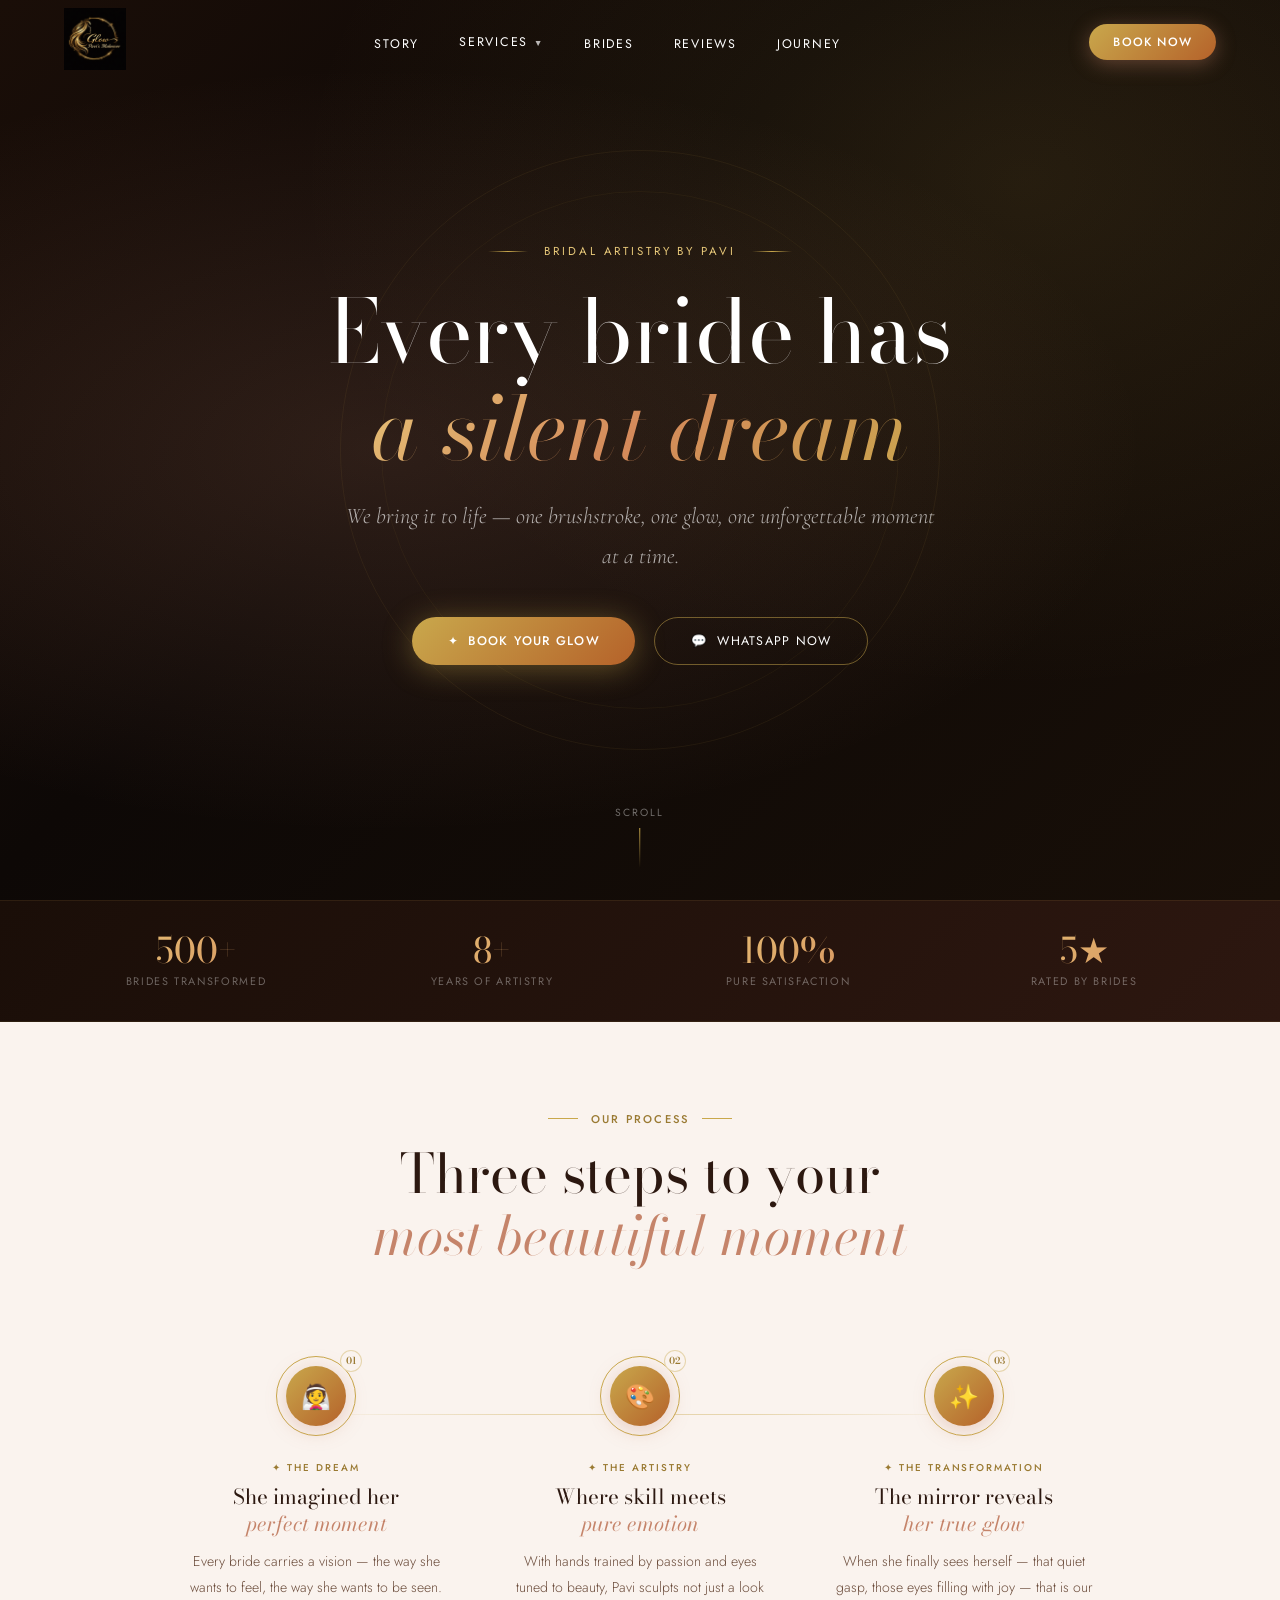
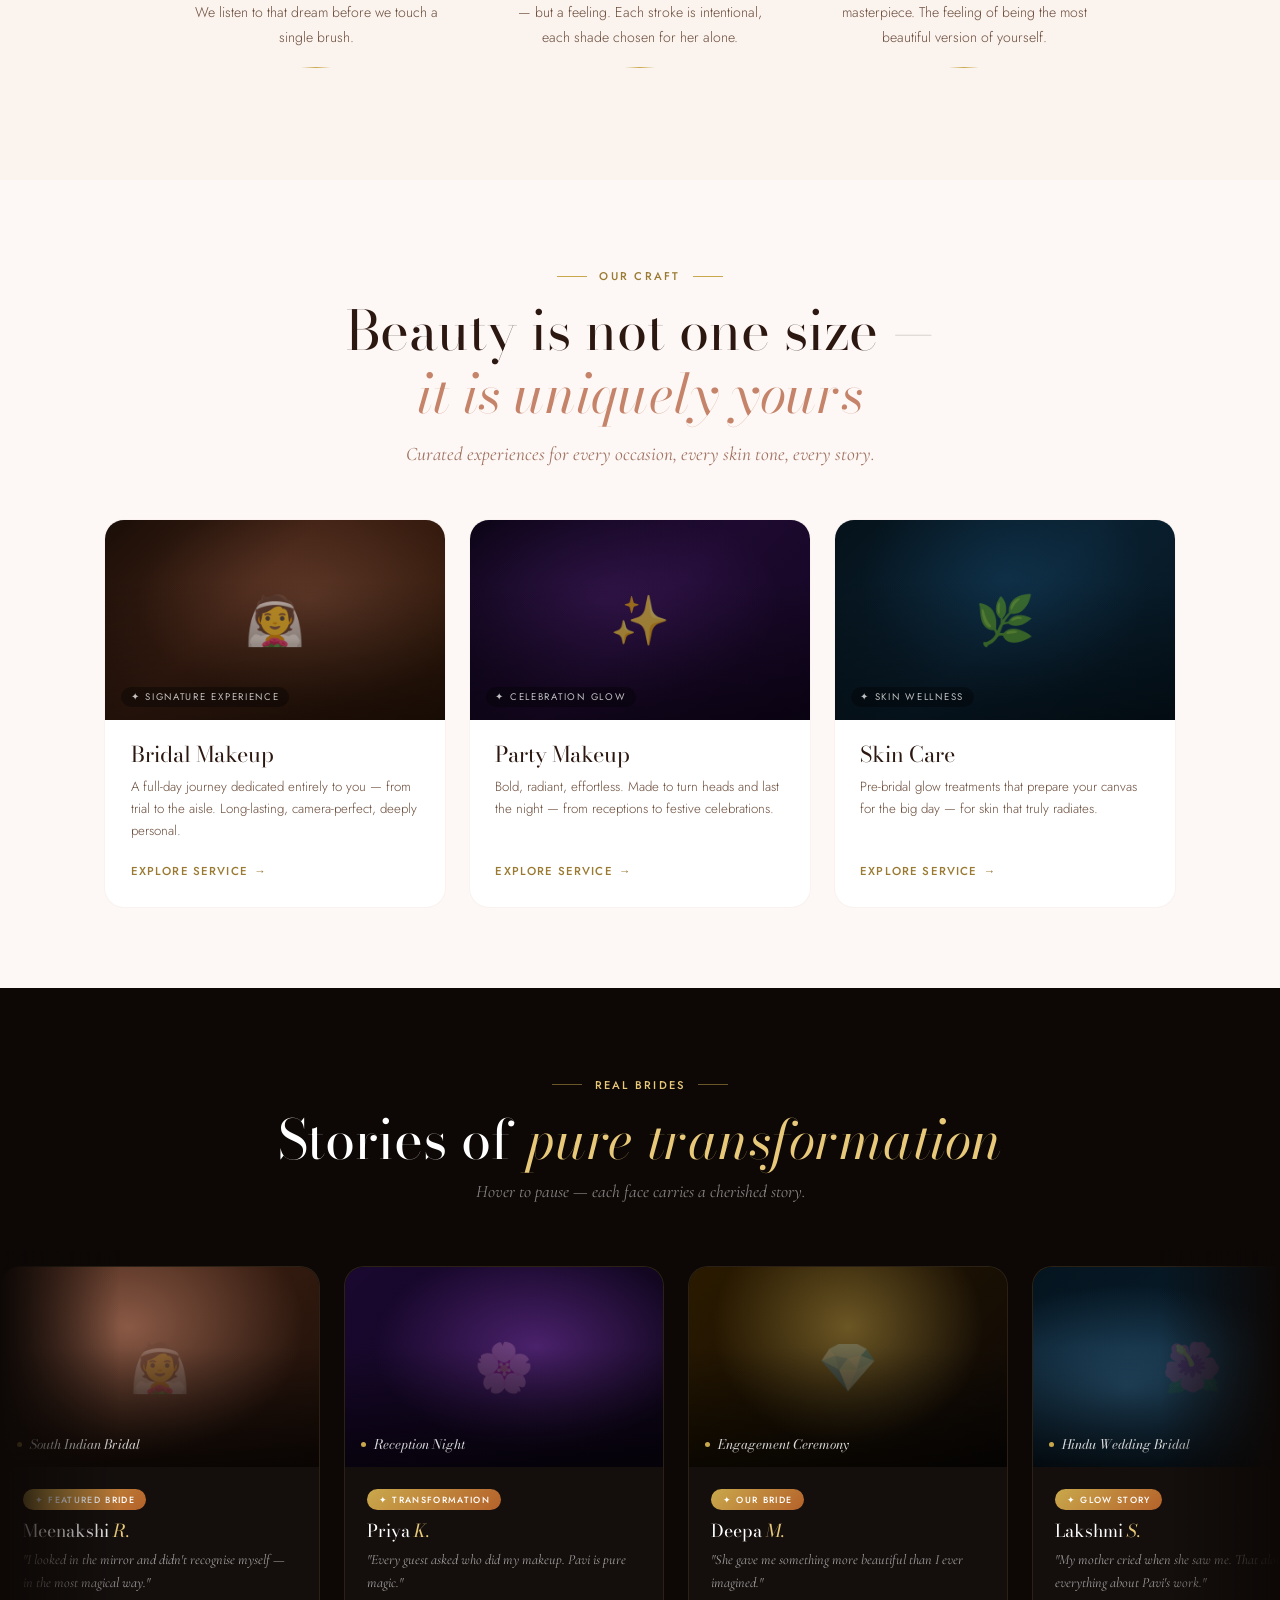
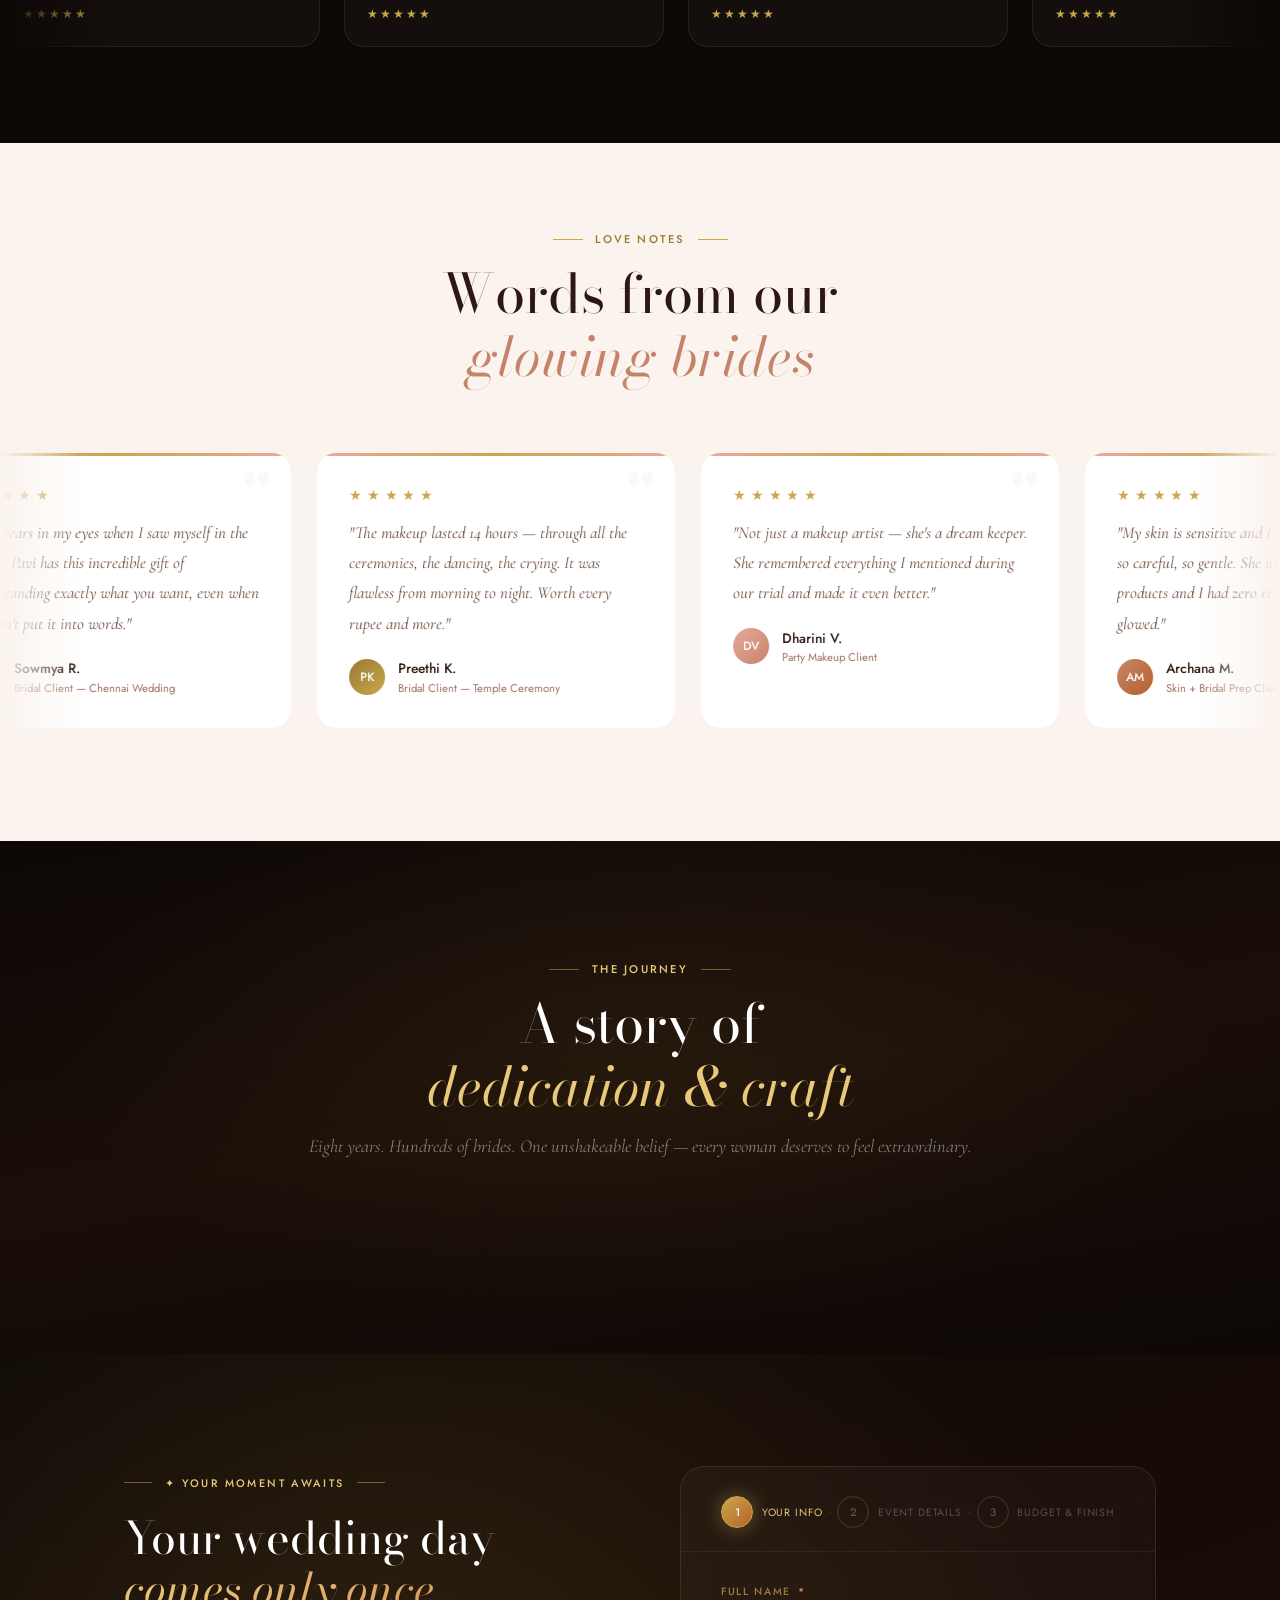
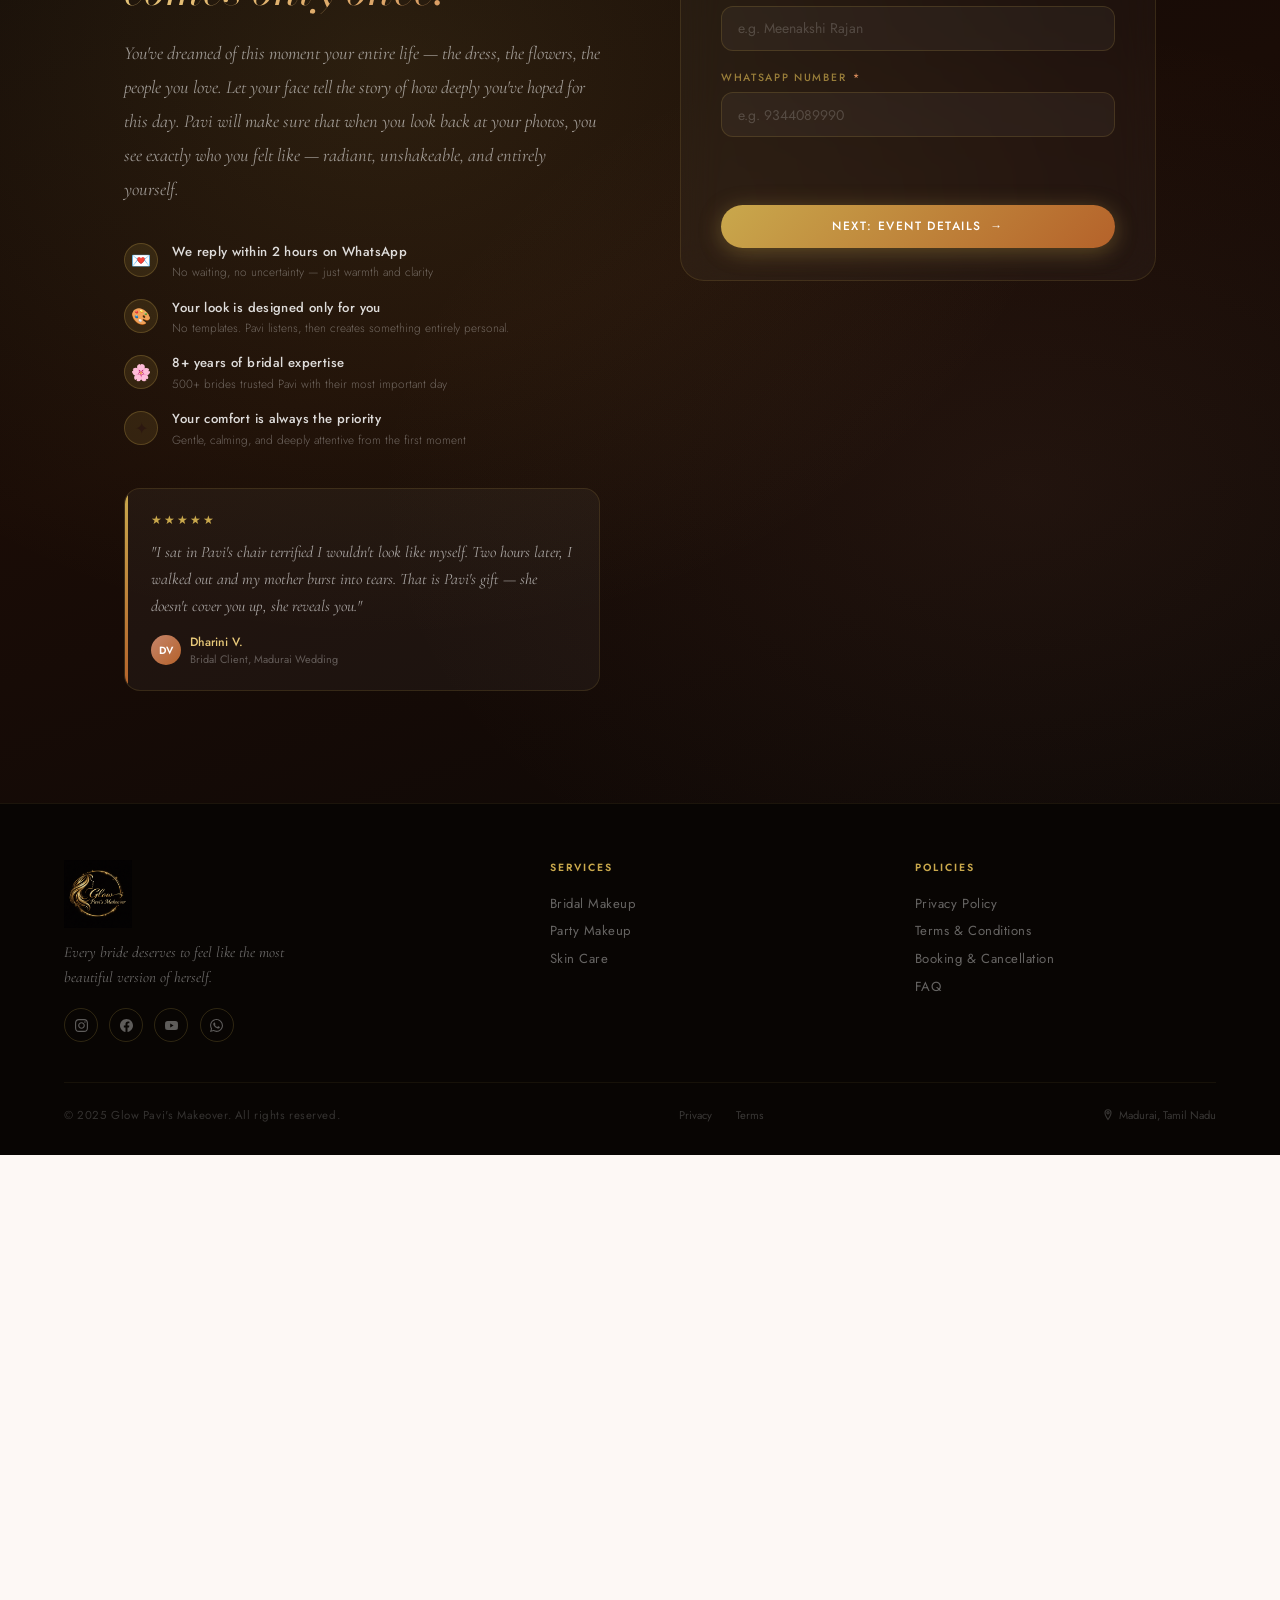
==== commit e0bb45c7: "update all page nav and footer" ====
--- a/index.html
+++ b/index.html
@@ -4,6 +4,7 @@
   <meta charset="UTF-8">
   <meta name="viewport" content="width=device-width, initial-scale=1.0">
   <title>Glow Pavi's Makeover</title>
+  <link rel="icon" type="image/png" href="./assets/image/favicon.png">
   <link href="https://fonts.googleapis.com/css2?family=Bodoni+Moda:ital,opsz,wght@0,6..96,400;0,6..96,600;0,6..96,700;1,6..96,400;1,6..96,600&family=DM+Serif+Display:ital@0;1&family=Jost:wght@200;300;400;500&family=Cormorant+Garamond:ital,wght@0,300;0,400;1,300;1,400&display=swap" rel="stylesheet">
   <style>
   *{margin:0;padding:0;box-sizing:border-box}
@@ -27,10 +28,13 @@
   nav.scrolled .nav-links a{color:var(--text-mid)}
   .nav-links a:hover{color:var(--gold)}
 
-  /* SERVICES DROPDOWN — hover only */
+  /* ===================== FIX 1: SERVICES DROPDOWN — hover-safe with padding bridge ===================== */
   .nav-dropdown{position:relative}
   .nav-dropdown > a{display:flex;align-items:center;gap:0.35rem;cursor:pointer}
   .nav-dropdown > a .caret{font-size:0.55rem;transition:transform 0.3s;opacity:0.7;margin-top:1px}
+  /* Invisible bridge fills the gap between link and menu so mouse doesn't leave the trigger zone */
+  .nav-dropdown::after{content:'';position:absolute;top:100%;left:0;right:0;height:1.5rem;background:transparent;display:none}
+  .nav-dropdown:hover::after{display:block}
   .nav-dropdown:hover > a .caret{transform:rotate(180deg)}
   .dropdown-menu{
     position:absolute;top:calc(100% + 1.2rem);left:50%;transform:translateX(-50%) translateY(-8px);
@@ -39,13 +43,23 @@
     border:1px solid rgba(197,132,106,0.15);
     min-width:220px;opacity:0;pointer-events:none;
     transition:opacity 0.25s ease,transform 0.25s ease;
-  }
-  .nav-dropdown:hover .dropdown-menu{opacity:1;pointer-events:all;transform:translateX(-50%) translateY(0)}
+    /* Add top padding so the hover zone extends to cover the gap */
+    padding-top:0.6rem;
+  }
+  /* The real fix: extend the dropdown-menu's hover area upward with a pseudo-element */
   .dropdown-menu::before{
+    content:'';position:absolute;
+    /* Cover the gap between nav link and dropdown */
+    top:-1.5rem;left:0;right:0;height:1.5rem;
+    background:transparent;
+  }
+  .dropdown-menu::after{
     content:'';position:absolute;top:-6px;left:50%;
     width:12px;height:12px;background:#fff;border-left:1px solid rgba(197,132,106,0.15);
     border-top:1px solid rgba(197,132,106,0.15);transform:translateX(-50%) rotate(45deg);
-  }
+    pointer-events:none;
+  }
+  .nav-dropdown:hover .dropdown-menu{opacity:1;pointer-events:all;transform:translateX(-50%) translateY(0)}
   .dropdown-item{
     display:flex;align-items:center;gap:0.75rem;padding:0.7rem 0.9rem;
     border-radius:10px;text-decoration:none;transition:background 0.2s;
@@ -62,19 +76,44 @@
 
   .nav-cta{background:linear-gradient(135deg,var(--gold),var(--copper));color:var(--white);padding:0.55rem 1.5rem;border-radius:30px;text-decoration:none;font-family:'Jost',sans-serif;font-size:0.75rem;font-weight:500;letter-spacing:0.1em;text-transform:uppercase;transition:all 0.3s;border:none;cursor:pointer;box-shadow:0 4px 20px rgba(197,132,106,0.4)}
   .nav-cta:hover{transform:translateY(-2px);box-shadow:0 8px 30px rgba(197,132,106,0.5)}
+
+  /* ===================== FIX 5: HAMBURGER + MOBILE NAV ===================== */
   .hamburger{display:none;flex-direction:column;gap:5px;cursor:pointer;padding:6px;z-index:1100;background:none;border:none}
   .hamburger span{display:block;width:24px;height:2px;background:var(--white);border-radius:2px;transition:all 0.35s ease}
   nav.scrolled .hamburger span{background:var(--text-dark)}
   .hamburger.open span:nth-child(1){transform:translateY(7px) rotate(45deg)}
   .hamburger.open span:nth-child(2){opacity:0;transform:scaleX(0)}
   .hamburger.open span:nth-child(3){transform:translateY(-7px) rotate(-45deg)}
-  .mobile-nav{position:fixed;top:0;right:-100%;width:min(320px,85vw);height:100vh;background:linear-gradient(160deg,#1a0e08 0%,#0d0806 60%,#180f08 100%);z-index:1050;transition:right 0.45s cubic-bezier(0.77,0,0.175,1);padding:5rem 2.5rem 3rem;display:flex;flex-direction:column;gap:0;border-left:1px solid rgba(201,168,76,0.12);visibility:hidden;pointer-events:none}
+
+  /* Mobile nav — smooth slide with proper z-index layering */
+  .mobile-nav{
+    position:fixed;top:0;right:-100%;width:min(320px,85vw);height:100vh;
+    background:linear-gradient(160deg,#1a0e08 0%,#0d0806 60%,#180f08 100%);
+    z-index:1050;
+    transition:right 0.42s cubic-bezier(0.77,0,0.175,1);
+    padding:4.5rem 2.5rem 3rem;
+    display:flex;flex-direction:column;gap:0;
+    border-left:1px solid rgba(201,168,76,0.12);
+    visibility:hidden;pointer-events:none;
+    overflow-y:auto;
+    -webkit-overflow-scrolling:touch;
+  }
   .mobile-nav.open{right:0;visibility:visible;pointer-events:all}
-  .mobile-nav a{display:block;color:rgba(255,255,255,0.75);text-decoration:none;font-family:'Jost',sans-serif;font-size:1.05rem;font-weight:300;letter-spacing:0.08em;padding:0.9rem 0;border-bottom:1px solid rgba(201,168,76,0.08);transition:color 0.3s,padding-left 0.3s}
-  .mobile-nav a:hover{color:var(--gold-light);padding-left:0.5rem}
-  .mobile-nav .mobile-section-label{font-size:0.6rem;letter-spacing:0.2em;text-transform:uppercase;color:rgba(201,168,76,0.5);margin-top:1.5rem;margin-bottom:0.4rem;display:block}
-  .mobile-nav .mobile-cta{margin-top:2rem;background:linear-gradient(135deg,var(--gold),var(--copper));color:var(--white);text-align:center;padding:0.9rem;border-radius:30px;font-size:0.82rem;letter-spacing:0.1em;text-transform:uppercase;font-weight:500;border-bottom:none}
-  .mobile-overlay{position:fixed;inset:0;background:rgba(0,0,0,0.5);z-index:1040;opacity:0;pointer-events:none;transition:opacity 0.4s}
+  /* FIX: smooth scroll within mobile nav links */
+  .mobile-nav a{
+    display:block;color:rgba(255,255,255,0.75);text-decoration:none;
+    font-family:'Jost',sans-serif;font-size:1rem;font-weight:300;
+    letter-spacing:0.08em;
+    padding:0.85rem 0;
+    border-bottom:1px solid rgba(201,168,76,0.08);
+    transition:color 0.3s,padding-left 0.3s;
+    /* FIX: ensure anchor links respect scroll-behavior */
+    scroll-behavior:smooth;
+  }
+  .mobile-nav a:hover,.mobile-nav a:active{color:var(--gold-light);padding-left:0.5rem}
+  .mobile-section-label{font-size:0.6rem;letter-spacing:0.2em;text-transform:uppercase;color:rgba(201,168,76,0.5);margin-top:1.4rem;margin-bottom:0.3rem;display:block}
+  .mobile-cta{margin-top:1.8rem;background:linear-gradient(135deg,var(--gold),var(--copper));color:var(--white) !important;text-align:center;padding:0.85rem !important;border-radius:30px;font-size:0.82rem;letter-spacing:0.1em;text-transform:uppercase;font-weight:500;border-bottom:none !important}
+  .mobile-overlay{position:fixed;inset:0;background:rgba(0,0,0,0.55);z-index:1040;opacity:0;pointer-events:none;transition:opacity 0.4s;backdrop-filter:blur(2px)}
   .mobile-overlay.show{opacity:1;pointer-events:all}
 
   /* HERO */
@@ -139,38 +178,49 @@
   @keyframes pulse-glow{0%{box-shadow:0 0 0 0 rgba(201,168,76,0.5)}50%{box-shadow:0 0 0 16px rgba(201,168,76,0);border-color:var(--gold)}100%{box-shadow:0 0 0 0 rgba(201,168,76,0)}}
   @keyframes pop-in{0%{transform:scale(0.5);opacity:0}100%{transform:scale(1);opacity:1}}
 
-  /* SERVICES */
+  /* ===================== FIX 2: SERVICES — 3-column grid with image on top ===================== */
   #services{background:var(--off-white);padding:5rem 0}
   .services-intro{text-align:center;margin-bottom:3rem}
   .services-subtitle{font-family:'Cormorant Garamond',serif;font-size:1.2rem;color:var(--text-light);font-style:italic;margin-top:0.8rem;line-height:1.7}
-  .bento-grid{display:grid;grid-template-columns:repeat(3,1fr);gap:1.2rem}
-  .bento-card{border-radius:20px;overflow:hidden;position:relative;cursor:pointer;transition:transform 0.4s ease,box-shadow 0.4s ease}
+
+  /* 3-column grid */
+  .bento-grid{display:grid;grid-template-columns:repeat(3,1fr);gap:1.4rem}
+
+  /* Card: vertical layout — image on top, content below */
+  .bento-card{border-radius:20px;overflow:hidden;position:relative;cursor:pointer;transition:transform 0.4s ease,box-shadow 0.4s ease;display:flex;flex-direction:column;background:var(--white);border:1px solid rgba(197,132,106,0.1)}
   .bento-card:hover{transform:translateY(-8px);box-shadow:0 30px 60px rgba(0,0,0,0.12)}
-  .bento-inner{padding:2rem;height:100%;min-height:300px;display:flex;flex-direction:column;justify-content:flex-end;position:relative;overflow:hidden}
+
+  /* Image area — top portion */
+  .bento-img-wrap{position:relative;overflow:hidden;height:200px;flex-shrink:0}
   .bento-bg{position:absolute;inset:0;z-index:0;transition:transform 0.6s ease}
-  .bento-card:hover .bento-bg{transform:scale(1.05)}
+  .bento-card:hover .bento-bg{transform:scale(1.06)}
   .bento-bg.bridal{background:linear-gradient(135deg,#1a0e08 0%,#3d1f12 40%,#2a1508 100%)}
   .bento-bg.party{background:linear-gradient(135deg,#0d0518 0%,#1e0a30 50%,#120520 100%)}
   .bento-bg.skin{background:linear-gradient(135deg,#05121a 0%,#0a2030 50%,#051520 100%)}
-  .bento-bg.bridal::after,.bento-bg.party::after,.bento-bg.skin::after{content:'';position:absolute;inset:0;background:linear-gradient(180deg,transparent 30%,rgba(0,0,0,0.6) 100%)}
-  .bento-icon{position:absolute;top:1.5rem;left:1.8rem;font-size:2.2rem;z-index:1;opacity:0.7}
-  .bento-content{position:relative;z-index:1}
-  .bento-tag{font-family:'Jost',sans-serif;font-size:0.62rem;letter-spacing:0.2em;text-transform:uppercase;color:var(--gold-light);margin-bottom:0.4rem;display:block}
-  .bento-title{font-family:'Bodoni Moda',serif;font-size:1.5rem;font-weight:400;color:var(--white);margin-bottom:0.4rem;line-height:1.2}
-  .bento-desc{font-family:'Jost',sans-serif;font-size:0.82rem;color:rgba(255,255,255,0.6);line-height:1.6;font-weight:300;max-width:300px}
-  .bento-hover-reveal{position:absolute;inset:0;background:rgba(201,168,76,0.08);opacity:0;transition:opacity 0.4s;z-index:1;border:1px solid rgba(201,168,76,0.2);border-radius:20px}
+  .bento-bg.bridal::after,.bento-bg.party::after,.bento-bg.skin::after{content:'';position:absolute;inset:0;background:linear-gradient(180deg,transparent 30%,rgba(0,0,0,0.45) 100%)}
+  .bento-icon{position:absolute;top:50%;left:50%;transform:translate(-50%,-50%);font-size:3rem;z-index:1;opacity:0.55;transition:all 0.4s;pointer-events:none}
+  .bento-card:hover .bento-icon{opacity:0.7;transform:translate(-50%,-56%) scale(1.08)}
+  .bento-tag-overlay{position:absolute;bottom:0.8rem;left:1rem;z-index:2}
+  .bento-tag{font-family:'Jost',sans-serif;font-size:0.6rem;letter-spacing:0.18em;text-transform:uppercase;color:rgba(255,255,255,0.75);background:rgba(0,0,0,0.35);padding:0.2rem 0.6rem;border-radius:20px;display:inline-block}
+
+  /* Content area — below image */
+  .bento-content{padding:1.4rem 1.6rem 1.8rem;flex:1;display:flex;flex-direction:column;gap:0.5rem;position:relative}
+  .bento-title{font-family:'Bodoni Moda',serif;font-size:1.35rem;font-weight:400;color:var(--text-dark);line-height:1.2}
+  .bento-desc{font-family:'Jost',sans-serif;font-size:0.83rem;color:var(--text-mid);line-height:1.65;font-weight:300;flex:1}
+  .bento-cta{display:inline-flex;align-items:center;gap:0.4rem;margin-top:0.8rem;font-family:'Jost',sans-serif;font-size:0.72rem;font-weight:500;letter-spacing:0.1em;text-transform:uppercase;color:var(--gold-dark);text-decoration:none;transition:gap 0.3s,color 0.3s}
+  .bento-card:hover .bento-cta{gap:0.7rem;color:var(--copper)}
+
+  /* Accent top bar on hover */
+  .bento-hover-reveal{position:absolute;top:0;left:0;right:0;height:3px;background:linear-gradient(90deg,var(--gold),var(--copper));opacity:0;transition:opacity 0.4s}
   .bento-card:hover .bento-hover-reveal{opacity:1}
-  .bento-arrow{position:absolute;bottom:1.5rem;right:1.5rem;width:36px;height:36px;border-radius:50%;border:1px solid rgba(201,168,76,0.4);display:flex;align-items:center;justify-content:center;color:var(--gold-light);font-size:1rem;z-index:2;transition:all 0.3s;opacity:0}
-  .bento-card:hover .bento-arrow{opacity:1;transform:scale(1.1)}
-
-  /* ===================== BRIDAL CAROUSEL (replaces gallery) ===================== */
+
+  /* ===================== BRIDAL CAROUSEL ===================== */
   #transformation{background:#0d0806;padding:5rem 0;overflow:hidden}
   .transform-header{text-align:center;margin-bottom:3rem}
   .transform-header .section-title{color:var(--white)}
   .transform-header .section-title em{color:var(--gold-light)}
   .transform-subtitle{font-family:'Cormorant Garamond',serif;font-size:1.1rem;color:rgba(255,255,255,0.5);font-style:italic;margin-top:0.6rem}
 
-  /* Infinite marquee carousel */
   .carousel-outer{position:relative;overflow:hidden;padding:1rem 0}
   .carousel-outer::before{content:'';position:absolute;top:0;left:0;bottom:0;width:120px;background:linear-gradient(90deg,#0d0806,transparent);z-index:4;pointer-events:none}
   .carousel-outer::after{content:'';position:absolute;top:0;right:0;bottom:0;width:120px;background:linear-gradient(270deg,#0d0806,transparent);z-index:4;pointer-events:none}
@@ -256,11 +306,14 @@
   .story-body{font-family:'Jost',sans-serif;font-size:0.82rem;line-height:1.75;color:rgba(255,255,255,0.5);font-weight:300}
   .story-quote{font-family:'Cormorant Garamond',serif;font-size:0.9rem;font-style:italic;color:rgba(201,168,76,0.7);border-left:2px solid rgba(201,168,76,0.3);padding-left:0.8rem;margin-top:0.7rem;line-height:1.5}
 
-  /* ===================== BOOKING — TWO COLUMN ===================== */
+  /* ===================== FIX 3: BOOKING — form aligned to top ===================== */
   #booking{position:relative;overflow:hidden;padding:7rem 0;background:linear-gradient(160deg,#0d0806 0%,#1a0c06 50%,#0d0806 100%)}
   #booking::before{content:'';position:absolute;inset:0;background:radial-gradient(ellipse at 30% 30%,rgba(201,168,76,0.13) 0%,transparent 55%),radial-gradient(ellipse at 80% 70%,rgba(197,132,106,0.08) 0%,transparent 45%);pointer-events:none}
 
-  .booking-wrap{max-width:1160px;margin:0 auto;padding:0 4rem;display:grid;grid-template-columns:1fr 1fr;gap:5rem;align-items:center;position:relative;z-index:2}
+  .booking-wrap{max-width:1160px;margin:0 auto;padding:0 4rem;display:grid;grid-template-columns:1fr 1fr;gap:5rem;
+    /* FIX: align items to top, not center */
+    align-items:start;
+    position:relative;z-index:2}
 
   /* LEFT */
   .booking-lhs{position:relative}
@@ -385,12 +438,22 @@
   @keyframes slow-rotate{from{transform:translate(-50%,-50%) rotate(0deg)}to{transform:translate(-50%,-50%) rotate(360deg)}}
   @keyframes scroll-pulse{0%,100%{opacity:0.3}50%{opacity:1}}
 
-  /* RESPONSIVE */
+  /* ===================== FIX 4 + 5: MOBILE RESPONSIVE ===================== */
   @media(max-width:1024px){
     .booking-wrap{grid-template-columns:1fr;gap:3rem}
     .booking-lhs{max-width:600px;margin:0 auto}
   }
+
   @media(max-width:900px){
+    /* FIX 4: Reduced section padding on mobile */
+    section{padding:3rem 0}
+    #story{padding:3rem 0}
+    #services{padding:3rem 0}
+    #transformation{padding:3rem 0}
+    #trust{padding:3rem 0}
+    #timeline{padding:3.5rem 0}
+    #booking{padding:3rem 0}
+
     nav{padding:0.9rem 1.2rem}
     nav.scrolled{padding:0.7rem 1.2rem}
     .nav-links{display:none}
@@ -398,17 +461,20 @@
     .container{padding:0 1.2rem}
     .process-grid{grid-template-columns:1fr;padding:0 1.2rem;gap:1rem}
     .process-grid::before{display:none}
-    .bento-grid{grid-template-columns:1fr;gap:0.8rem}
-    .stats-bar{grid-template-columns:repeat(2,1fr);padding:1.5rem 1.2rem}
-    .story-timeline{display:none}
+    .process-header{padding:0 1.2rem}
+
+    /* FIX 2 mobile: stack service cards */
+    .bento-grid{grid-template-columns:1fr;gap:1rem}
+    .bento-img-wrap{height:180px}
+
+    .stats-bar{grid-template-columns:repeat(2,1fr);padding:1.5rem 1.2rem;gap:1.2rem}
     footer{padding:2.5rem 1.2rem 1.5rem}
     .footer-main{grid-template-columns:1fr;gap:2rem}
     .footer-bottom{flex-direction:column;align-items:flex-start}
-    #booking{padding:4rem 0}
     .booking-wrap{padding:0 1rem}
-    section{padding:4rem 0}
     .trust-header{padding:0 1.2rem}
-    #timeline{padding:5rem 0}
+    .timeline-header{padding:0 1.2rem}
+    .timeline-header{margin-bottom:2.5rem}
     .two-col{grid-template-columns:1fr}
     .step-label{display:none}
     .step-conn{max-width:28px}
@@ -417,14 +483,22 @@
     .step-bar{padding:1.4rem 1.2rem 1rem}
     .bride-card{width:260px}
     .bride-card-visual{height:160px}
-  }
+    .services-intro{padding:0 1.2rem}
+  }
+
   @media(max-width:600px){
-    .hero-title{font-size:2.5rem}
+    .hero-title{font-size:2.4rem}
     .footer-bottom-links{flex-wrap:wrap;gap:0.8rem}
     .svc-grid{grid-template-columns:1fr 1fr}
     .budget-grid{grid-template-columns:1fr 1fr}
-    .bride-card{width:240px}
-  }
+    .bride-card{width:230px}
+    /* Even tighter mobile padding */
+    section{padding:2.5rem 0}
+    #timeline{padding:3rem 0}
+    .booking-wrap{gap:2rem}
+    .stats-bar{gap:1rem}
+  }
+
   @media(min-width:901px){
     .hamburger{display:none !important}
     .mobile-nav{display:none !important}
@@ -442,29 +516,30 @@
 <div class="step-flash" id="stepFlash"></div>
 <div class="mobile-overlay" id="mobileOverlay"></div>
 
+<!-- ===================== FIX 5: MOBILE NAV with proper scroll handling ===================== -->
 <nav class="mobile-nav" id="mobileNav" aria-hidden="true">
   <span class="mobile-section-label">Main</span>
-  <a href="#story" onclick="closeMobileNav()">Story</a>
-  <a href="#services" onclick="closeMobileNav()">Services</a>
-  <a href="#transformation" onclick="closeMobileNav()">Brides</a>
-  <a href="#trust" onclick="closeMobileNav()">Reviews</a>
-  <a href="#timeline" onclick="closeMobileNav()">Journey</a>
+  <a href="#story" onclick="smoothScrollTo('story');closeMobileNav();return false;">Story</a>
+  <a href="#services" onclick="smoothScrollTo('services');closeMobileNav();return false;">Services</a>
+  <a href="#transformation" onclick="smoothScrollTo('transformation');closeMobileNav();return false;">Brides</a>
+  <a href="#trust" onclick="smoothScrollTo('trust');closeMobileNav();return false;">Reviews</a>
+  <a href="#timeline" onclick="smoothScrollTo('timeline');closeMobileNav();return false;">Journey</a>
   <span class="mobile-section-label">Services</span>
   <a href="./bridal-makeup.html" onclick="closeMobileNav()">👰 Bridal Makeup</a>
   <a href="./party-makeup.html" onclick="closeMobileNav()">✨ Party Makeup</a>
   <a href="./skin-care.html" onclick="closeMobileNav()">🌿 Skin Care</a>
-  <a href="#booking" class="mobile-cta" onclick="closeMobileNav()">Book Now</a>
+  <a href="#booking" class="mobile-cta" onclick="smoothScrollTo('booking');closeMobileNav();return false;">Book Now</a>
 </nav>
 
 <!-- MAIN NAV -->
 <nav id="mainNav">
   <div class="nav-logo">
-    <img src="/mnt/user-data/uploads/1776159164148_Logo3.png" alt="Glow Pavi's Makeover"
+    <img src="./assets/image/logo.png" alt="Glow Pavi's Makeover"
       onerror="this.style.display='none';this.parentElement.innerHTML='<span style=\'font-family:Bodoni Moda,serif;font-size:1.1rem;font-weight:600;background:linear-gradient(135deg,#C9A84C,#C5846A);-webkit-background-clip:text;-webkit-text-fill-color:transparent\'>Glow Pavi\'s</span>'">
   </div>
   <ul class="nav-links">
     <li><a href="#story">Story</a></li>
-    <!-- SERVICES DROPDOWN — hover only, no JS needed -->
+    <!-- FIX 1: Services dropdown — hover-safe with invisible bridge -->
     <li class="nav-dropdown">
       <a href="#services">Services <span class="caret">▼</span></a>
       <div class="dropdown-menu">
@@ -472,7 +547,6 @@
           <span class="di-icon">👰</span>
           <span class="di-info">
             <span class="di-label">Bridal Makeup</span>
-            <span class="di-sub">Full-day bridal artistry</span>
           </span>
         </a>
         <div class="dropdown-divider"></div>
@@ -480,7 +554,6 @@
           <span class="di-icon">✨</span>
           <span class="di-info">
             <span class="di-label">Party Makeup</span>
-            <span class="di-sub">Bold glow for every occasion</span>
           </span>
         </a>
         <div class="dropdown-divider"></div>
@@ -488,7 +561,6 @@
           <span class="di-icon">🌿</span>
           <span class="di-info">
             <span class="di-label">Skin Care</span>
-            <span class="di-sub">Pre-bridal glow treatments</span>
           </span>
         </a>
       </div>
@@ -596,7 +668,7 @@
   </div>
 </section>
 
-<!-- SERVICES -->
+<!-- ===================== FIX 2: SERVICES — 3-column with image top, content below ===================== -->
 <section id="services">
   <div class="container">
     <div class="services-intro reveal">
@@ -607,50 +679,71 @@
       <p class="services-subtitle" style="text-align:center">Curated experiences for every occasion, every skin tone, every story.</p>
     </div>
     <div class="bento-grid">
+
+      <!-- Card 1: Bridal -->
       <div class="bento-card reveal">
-        <div class="bento-inner">
-          <div class="bento-bg bridal"><div style="position:absolute;inset:0;background:radial-gradient(ellipse at 60% 40%,rgba(197,132,106,0.25),transparent 60%)"></div></div>
-          <div class="bento-hover-reveal"></div>
-          <span class="bento-icon">👰</span>
-          <div class="bento-content">
+        <div class="bento-hover-reveal"></div>
+        <!-- Image top -->
+        <div class="bento-img-wrap">
+          <div class="bento-bg bridal">
+            <div style="position:absolute;inset:0;background:radial-gradient(ellipse at 60% 40%,rgba(197,132,106,0.25),transparent 60%)"></div>
+          </div>
+          <div class="bento-icon">👰</div>
+          <div class="bento-tag-overlay">
             <span class="bento-tag">✦ Signature Experience</span>
-            <h3 class="bento-title">Bridal Makeup</h3>
-            <p class="bento-desc">A full-day journey dedicated entirely to you — from trial to the aisle. Long-lasting, camera-perfect, deeply personal.</p>
-          </div>
-          <div class="bento-arrow">→</div>
-        </div>
-      </div>
+          </div>
+        </div>
+        <!-- Content below -->
+        <div class="bento-content">
+          <h3 class="bento-title">Bridal Makeup</h3>
+          <p class="bento-desc">A full-day journey dedicated entirely to you — from trial to the aisle. Long-lasting, camera-perfect, deeply personal.</p>
+          <a href="./bridal-makeup.html" class="bento-cta">Explore Service <span>→</span></a>
+        </div>
+      </div>
+
+      <!-- Card 2: Party -->
       <div class="bento-card reveal" style="transition-delay:0.1s">
-        <div class="bento-inner">
-          <div class="bento-bg party"><div style="position:absolute;inset:0;background:radial-gradient(ellipse at 40% 40%,rgba(130,60,180,0.2),transparent 60%)"></div></div>
-          <div class="bento-hover-reveal"></div>
-          <span class="bento-icon">✨</span>
-          <div class="bento-content">
+        <div class="bento-hover-reveal"></div>
+        <div class="bento-img-wrap">
+          <div class="bento-bg party">
+            <div style="position:absolute;inset:0;background:radial-gradient(ellipse at 40% 40%,rgba(130,60,180,0.2),transparent 60%)"></div>
+          </div>
+          <div class="bento-icon">✨</div>
+          <div class="bento-tag-overlay">
             <span class="bento-tag">✦ Celebration Glow</span>
-            <h3 class="bento-title">Party Makeup</h3>
-            <p class="bento-desc">Bold, radiant, effortless. Made to turn heads and last the night.</p>
-          </div>
-          <div class="bento-arrow">→</div>
-        </div>
-      </div>
+          </div>
+        </div>
+        <div class="bento-content">
+          <h3 class="bento-title">Party Makeup</h3>
+          <p class="bento-desc">Bold, radiant, effortless. Made to turn heads and last the night — from receptions to festive celebrations.</p>
+          <a href="./party-makeup.html" class="bento-cta">Explore Service <span>→</span></a>
+        </div>
+      </div>
+
+      <!-- Card 3: Skin Care -->
       <div class="bento-card reveal" style="transition-delay:0.2s">
-        <div class="bento-inner">
-          <div class="bento-bg skin"><div style="position:absolute;inset:0;background:radial-gradient(ellipse at 50% 30%,rgba(30,100,150,0.25),transparent 60%)"></div></div>
-          <div class="bento-hover-reveal"></div>
-          <span class="bento-icon">🌿</span>
-          <div class="bento-content">
+        <div class="bento-hover-reveal"></div>
+        <div class="bento-img-wrap">
+          <div class="bento-bg skin">
+            <div style="position:absolute;inset:0;background:radial-gradient(ellipse at 50% 30%,rgba(30,100,150,0.25),transparent 60%)"></div>
+          </div>
+          <div class="bento-icon">🌿</div>
+          <div class="bento-tag-overlay">
             <span class="bento-tag">✦ Skin Wellness</span>
-            <h3 class="bento-title">Skin Care</h3>
-            <p class="bento-desc">Pre-bridal glow treatments that prepare your canvas for the big day.</p>
-          </div>
-          <div class="bento-arrow">→</div>
-        </div>
-      </div>
+          </div>
+        </div>
+        <div class="bento-content">
+          <h3 class="bento-title">Skin Care</h3>
+          <p class="bento-desc">Pre-bridal glow treatments that prepare your canvas for the big day — for skin that truly radiates.</p>
+          <a href="./skin-care.html" class="bento-cta">Explore Service <span>→</span></a>
+        </div>
+      </div>
+
     </div>
   </div>
 </section>
 
-<!-- BRIDAL CAROUSEL (replaces gallery) -->
+<!-- BRIDAL CAROUSEL -->
 <section id="transformation">
   <div class="transform-header reveal">
     <div class="section-eyebrow" style="justify-content:center">
@@ -661,11 +754,8 @@
     <h2 class="section-title">Stories of <em>pure transformation</em></h2>
     <p class="transform-subtitle">Hover to pause — each face carries a cherished story.</p>
   </div>
-
   <div class="carousel-outer">
-    <div class="carousel-track" id="bridesTrack">
-      <!-- Cards injected by JS (doubled for seamless loop) -->
-    </div>
+    <div class="carousel-track" id="bridesTrack"></div>
   </div>
 </section>
 
@@ -731,7 +821,7 @@
   </div>
 </section>
 
-<!-- BOOKING -->
+<!-- ===================== FIX 3: BOOKING — form top-aligned ===================== -->
 <section id="booking">
   <div class="booking-wrap">
     <div class="booking-lhs reveal">
@@ -893,7 +983,7 @@
   <div class="footer-main">
     <div>
       <div class="footer-logo">
-        <img src="/mnt/user-data/uploads/1776159164148_Logo3.png" alt="Glow Pavi's Makeover" onerror="this.style.display='none'">
+        <img src="./assets/image/logo.png" alt="Glow Pavi's Makeover" onerror="this.style.display='none'">
       </div>
       <p class="footer-slogan">Every bride deserves to feel like the most beautiful version of herself.</p>
       <div class="footer-social">
@@ -932,14 +1022,38 @@
 </footer>
 
 <script>
-/* ===================== NAV — scroll ===================== */
+/* ===================== NAV SCROLL ===================== */
 const nav = document.getElementById('mainNav');
 window.addEventListener('scroll', () => nav.classList.toggle('scrolled', window.scrollY > 80), {passive:true});
 
-/* ===================== MOBILE NAV ===================== */
+/* ===================== FIX 5: SMOOTH SCROLL HELPER ===================== */
+function smoothScrollTo(id) {
+  const el = document.getElementById(id);
+  if (!el) return;
+  // Account for fixed nav height
+  const navH = document.getElementById('mainNav').offsetHeight || 70;
+  const top = el.getBoundingClientRect().top + window.scrollY - navH;
+  window.scrollTo({top, behavior:'smooth'});
+}
+
+/* Intercept all internal anchor clicks for smooth scroll */
+document.querySelectorAll('a[href^="#"]').forEach(a => {
+  a.addEventListener('click', function(e) {
+    const id = this.getAttribute('href').slice(1);
+    if (!id) return;
+    const target = document.getElementById(id);
+    if (target) {
+      e.preventDefault();
+      smoothScrollTo(id);
+    }
+  });
+});
+
+/* ===================== FIX 5: MOBILE NAV ===================== */
 const hamburger = document.getElementById('hamburgerBtn');
 const mobileNav = document.getElementById('mobileNav');
 const mobileOverlay = document.getElementById('mobileOverlay');
+
 hamburger.addEventListener('click', () => {
   const isOpen = mobileNav.classList.toggle('open');
   hamburger.classList.toggle('open', isOpen);
@@ -949,6 +1063,7 @@
   document.body.style.overflow = isOpen ? 'hidden' : '';
 });
 mobileOverlay.addEventListener('click', closeMobileNav);
+
 function closeMobileNav() {
   mobileNav.classList.remove('open');
   hamburger.classList.remove('open');
@@ -957,7 +1072,9 @@
   mobileNav.setAttribute('aria-hidden', 'true');
   document.body.style.overflow = '';
 }
-document.addEventListener('keydown', e => { if (e.key === 'Escape' && mobileNav.classList.contains('open')) closeMobileNav(); });
+document.addEventListener('keydown', e => {
+  if (e.key === 'Escape' && mobileNav.classList.contains('open')) closeMobileNav();
+});
 
 /* ===================== PARTICLES ===================== */
 const pc = document.getElementById('particlesContainer');
@@ -1065,10 +1182,8 @@
     </div>
   </div>`;
 }
-// Double the cards for seamless infinite loop
 const track = document.getElementById('bridesTrack');
-const doubled = [...bridesData, ...bridesData];
-track.innerHTML = doubled.map(makeBrideCard).join('');
+track.innerHTML = [...bridesData, ...bridesData].map(makeBrideCard).join('');
 
 /* ===================== TESTIMONIALS ===================== */
 const testimonialsData = [
@@ -1102,7 +1217,7 @@
   tTrack.style.transform = `translateX(-${tPos}px)`;
   requestAnimationFrame(animateT);
 }
-tWrap.addEventListener('mouseenter', () => { tPaused = true; });
+tWrap.addEventListener('mouseenter', () => tPaused = true);
 tWrap.addEventListener('mouseleave', () => { tPaused = false; animateT(); });
 let tTouchStart = 0;
 tWrap.addEventListener('touchstart', e => { tPaused = true; tTouchStart = e.touches[0].clientX; }, {passive:true});
@@ -1126,7 +1241,6 @@
 document.getElementById('pplPlus').addEventListener('click', () => {
   if (peopleCount < 20) { peopleCount++; document.getElementById('pplVal').textContent = peopleCount; formData.people = peopleCount; }
 });
-
 document.getElementById('svcGrid').addEventListener('click', e => {
   const btn = e.target.closest('.svc-pill');
   if (!btn) return;
@@ -1135,7 +1249,6 @@
   formData.service = btn.dataset.v;
   document.getElementById('e-service').classList.remove('show');
 });
-
 document.getElementById('budgetGrid').addEventListener('click', e => {
   const btn = e.target.closest('.bdg-pill');
   if (!btn) return;
@@ -1151,7 +1264,6 @@
   if (inp) inp.classList.add('err');
   if (err) err.classList.add('show');
 }
-
 document.getElementById('f-name').addEventListener('input', () => { document.getElementById('f-name').classList.remove('err'); document.getElementById('e-name').classList.remove('show'); });
 document.getElementById('f-phone').addEventListener('input', () => { document.getElementById('f-phone').classList.remove('err'); document.getElementById('e-phone').classList.remove('show'); });
 document.getElementById('f-date').addEventListener('change', () => { document.getElementById('f-date').classList.remove('err'); document.getElementById('e-date').classList.remove('show'); });
@@ -1194,25 +1306,19 @@
   const enteringClass = direction === 'forward' ? 'gone-right' : 'gone-left';
   panels[from].classList.remove('active');
   panels[from].classList.add(leavingClass);
-  panels[to].classList.remove('gone-left', 'gone-right', 'active');
+  panels[to].classList.remove('gone-left','gone-right','active');
   panels[to].classList.add(enteringClass);
   void panels[to].offsetWidth;
   panels[to].classList.remove(enteringClass);
   panels[to].classList.add('active');
   updateBodyHeight(to);
-
   for (let i = 1; i <= 3; i++) {
-    const dot = document.getElementById('sd' + i);
-    const item = document.getElementById('si' + i);
-    dot.classList.remove('active', 'done');
-    item.classList.remove('active', 'done');
+    const dot = document.getElementById('sd'+i), item = document.getElementById('si'+i);
+    dot.classList.remove('active','done'); item.classList.remove('active','done');
     if (i < to) { dot.classList.add('done'); item.classList.add('done'); }
     else if (i === to) { dot.classList.add('active'); item.classList.add('active'); }
   }
-  for (let i = 1; i <= 2; i++) {
-    document.getElementById('sc' + i).classList.toggle('done', i < to);
-  }
-
+  for (let i = 1; i <= 2; i++) document.getElementById('sc'+i).classList.toggle('done', i < to);
   btnBack.style.display = to > 1 ? 'block' : 'none';
   if (to === 3) {
     btnNext.classList.add('btn-wa-f');
@@ -1226,32 +1332,28 @@
 
 function updateBodyHeight(step) {
   const fb = document.getElementById('formBody');
-  const panel = panels[step];
-  fb.style.height = panel.offsetHeight + 'px';
-}
-
-window.addEventListener('load', () => { updateBodyHeight(1); });
-window.addEventListener('resize', () => { updateBodyHeight(currentStep); }, {passive:true});
+  fb.style.height = panels[step].offsetHeight + 'px';
+}
+
+window.addEventListener('load', () => updateBodyHeight(1));
+window.addEventListener('resize', () => updateBodyHeight(currentStep), {passive:true});
 
 btnNext.addEventListener('click', () => {
   if (!validateStep(currentStep)) return;
   if (currentStep === 3) { submitForm(); return; }
   fireFlash(['✓','✨','🌸'][currentStep - 1]);
-  const from = currentStep;
-  currentStep++;
+  const from = currentStep; currentStep++;
   updateStepUI(from, currentStep, 'forward');
 });
-
 btnBack.addEventListener('click', () => {
   if (currentStep === 1) return;
-  const from = currentStep;
-  currentStep--;
+  const from = currentStep; currentStep--;
   updateStepUI(from, currentStep, 'back');
 });
 
 function formatDate(dateStr) {
   if (!dateStr) return 'Not specified';
-  return new Date(dateStr).toLocaleDateString('en-IN', {day:'numeric', month:'long', year:'numeric'});
+  return new Date(dateStr).toLocaleDateString('en-IN', {day:'numeric',month:'long',year:'numeric'});
 }
 
 function submitForm() {
@@ -1259,7 +1361,7 @@
   const cover = document.getElementById('successCover');
   const ring = document.getElementById('successRing');
   cover.classList.add('show');
-  setTimeout(() => { ring.classList.add('pop'); }, 100);
+  setTimeout(() => ring.classList.add('pop'), 100);
   const lines = [
     '✨ *Booking Enquiry — Glow Pavi\'s Makeover*','',
     `👤 *Name:* ${formData.name}`,
@@ -1273,7 +1375,7 @@
   if (formData.message) lines.push(`💬 *Message:* ${formData.message}`);
   lines.push('','_(Sent via Glow Pavi website booking form)_');
   const msg = encodeURIComponent(lines.join('\n'));
-  setTimeout(() => { window.open(`https://wa.me/919344089990?text=${msg}`, '_blank'); }, 1400);
+  setTimeout(() => window.open(`https://wa.me/919344089990?text=${msg}`, '_blank'), 1400);
 }
 
 /* ===================== SUPABASE ===================== */
@@ -1282,14 +1384,14 @@
 
 async function supaFetch(table, query='') {
   const res = await fetch(`${SUPA_URL}/rest/v1/${table}${query}`, {
-    headers: {'apikey': SUPA_KEY, 'Authorization': `Bearer ${SUPA_KEY}`}
+    headers:{'apikey':SUPA_KEY,'Authorization':`Bearer ${SUPA_KEY}`}
   });
   return res.json();
 }
 
 async function loadFromSupabase() {
   try {
-    const content = await supaFetch('site_content', '');
+    const content = await supaFetch('site_content','');
     content?.forEach(r => {
       const v = r.value;
       if (r.id === 'hero') {
@@ -1303,31 +1405,25 @@
       if (r.id === 'stats') {
         const nums = document.querySelectorAll('.stat-num[data-target]');
         const lbls = document.querySelectorAll('.stat-label');
-        const vals = [v.stat1, v.stat2, v.stat3, v.stat4];
-        nums.forEach((el, i) => {
-          if (vals[i]) { el.dataset.target = vals[i].num; el.dataset.suffix = vals[i].suffix; el.textContent = vals[i].num + vals[i].suffix; }
-        });
-        lbls.forEach((el, i) => { if (vals[i]?.label) el.textContent = vals[i].label; });
+        const vals = [v.stat1,v.stat2,v.stat3,v.stat4];
+        nums.forEach((el,i) => { if (vals[i]) { el.dataset.target=vals[i].num; el.dataset.suffix=vals[i].suffix; el.textContent=vals[i].num+vals[i].suffix; } });
+        lbls.forEach((el,i) => { if (vals[i]?.label) el.textContent=vals[i].label; });
       }
       if (r.id === 'contact') {
-        document.querySelectorAll('a[href*="wa.me"]').forEach(a => {
-          if (v.whatsapp) a.href = `https://wa.me/${v.whatsapp}`;
-        });
+        document.querySelectorAll('a[href*="wa.me"]').forEach(a => { if (v.whatsapp) a.href=`https://wa.me/${v.whatsapp}`; });
         const slogan = document.querySelector('.footer-slogan');
         if (slogan && v.slogan) slogan.textContent = v.slogan;
       }
     });
-    const reviews = await supaFetch('testimonials', '?is_active=eq.true&order=sort_order');
+    const reviews = await supaFetch('testimonials','?is_active=eq.true&order=sort_order');
     if (reviews?.length) {
       function makeCard(r) {
         return `<div class="review-card"><div class="review-quote-mark">"</div><div class="review-stars">${'<span class="star">★</span>'.repeat(r.stars||5)}</div><p class="review-text">"${r.review_text}"</p><div class="review-author"><div class="author-avatar ${r.avatar_color||'rose'}">${r.initials||'?'}</div><div><p class="author-name">${r.client_name}</p><p class="author-type">${r.occasion||''}</p></div></div></div>`;
       }
-      const all = [...reviews, ...reviews, ...reviews];
-      tTrack.innerHTML = all.map(makeCard).join('');
+      tTrack.innerHTML = [...reviews,...reviews,...reviews].map(makeCard).join('');
     }
-  } catch(e) { console.log('Supabase load error:', e); }
-}
-
+  } catch(e) { console.log('Supabase load error:',e); }
+}
 document.addEventListener('DOMContentLoaded', loadFromSupabase);
 </script>
 </body>
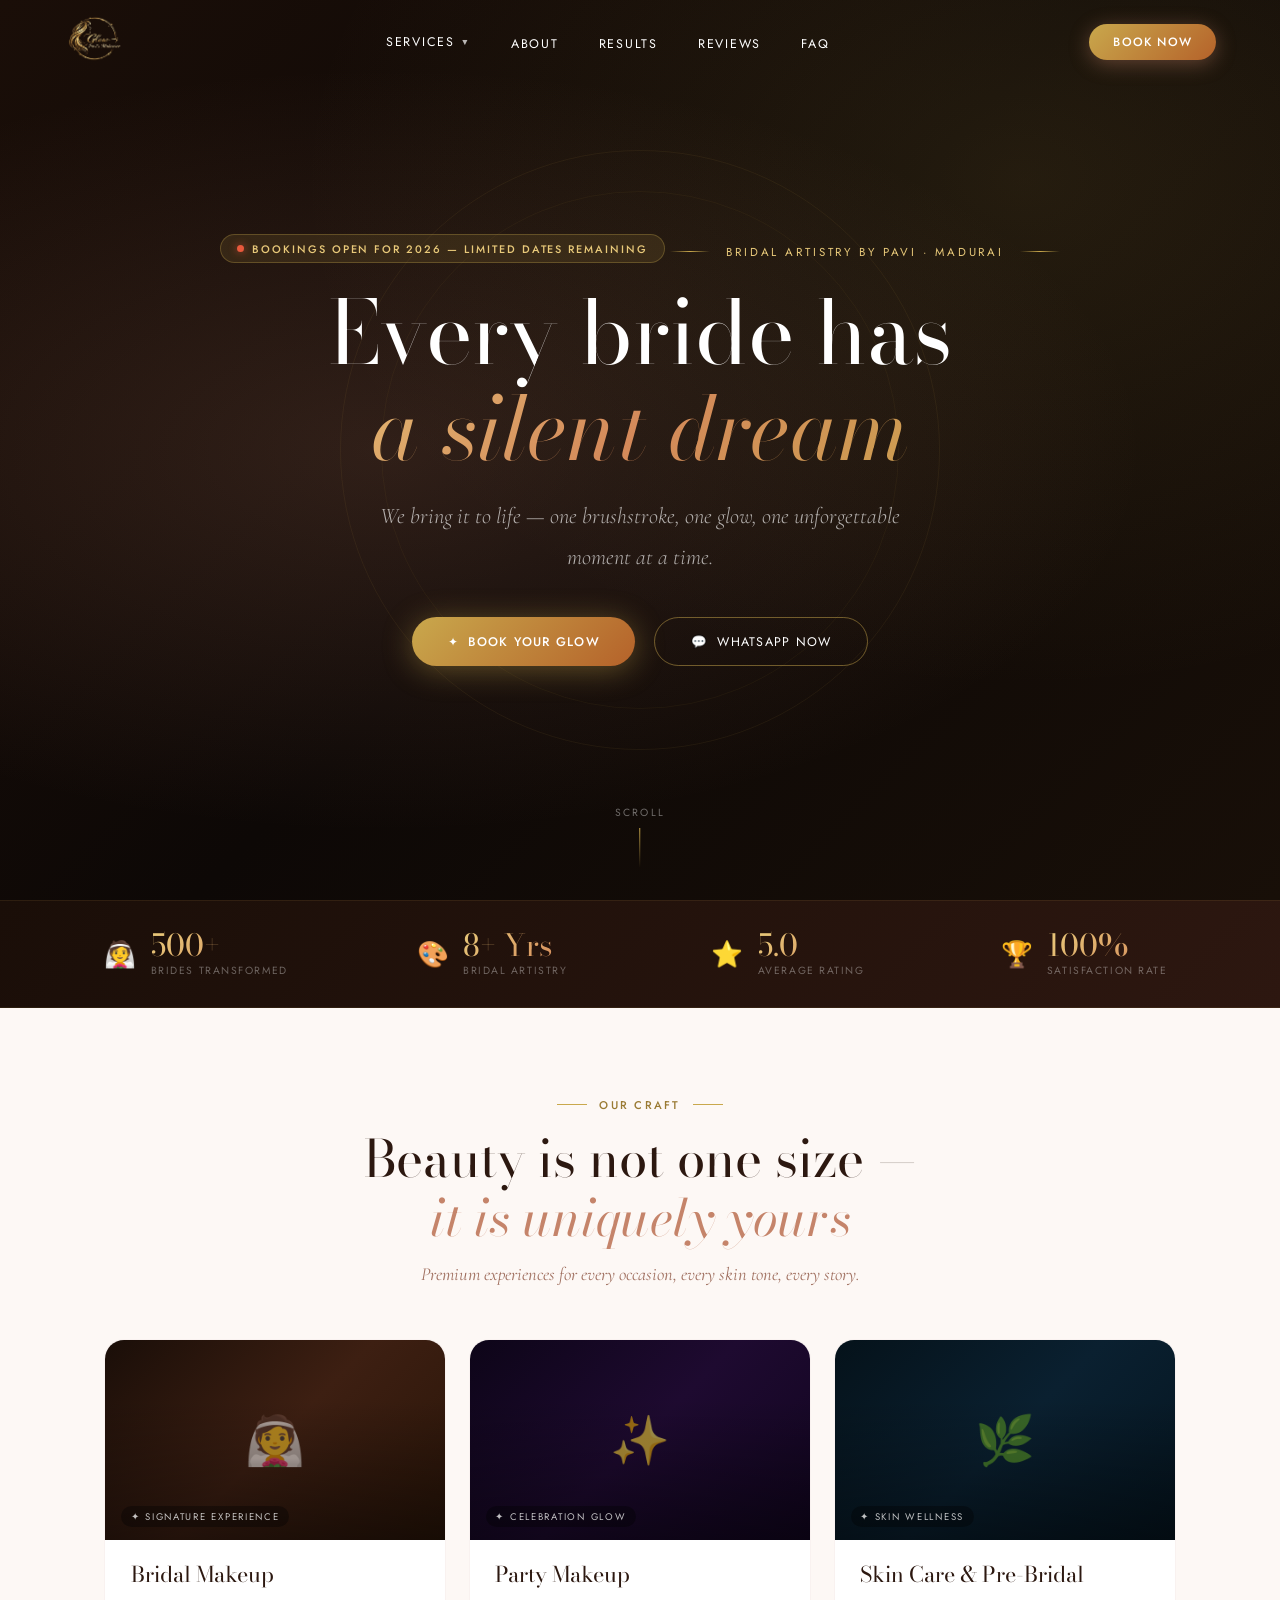
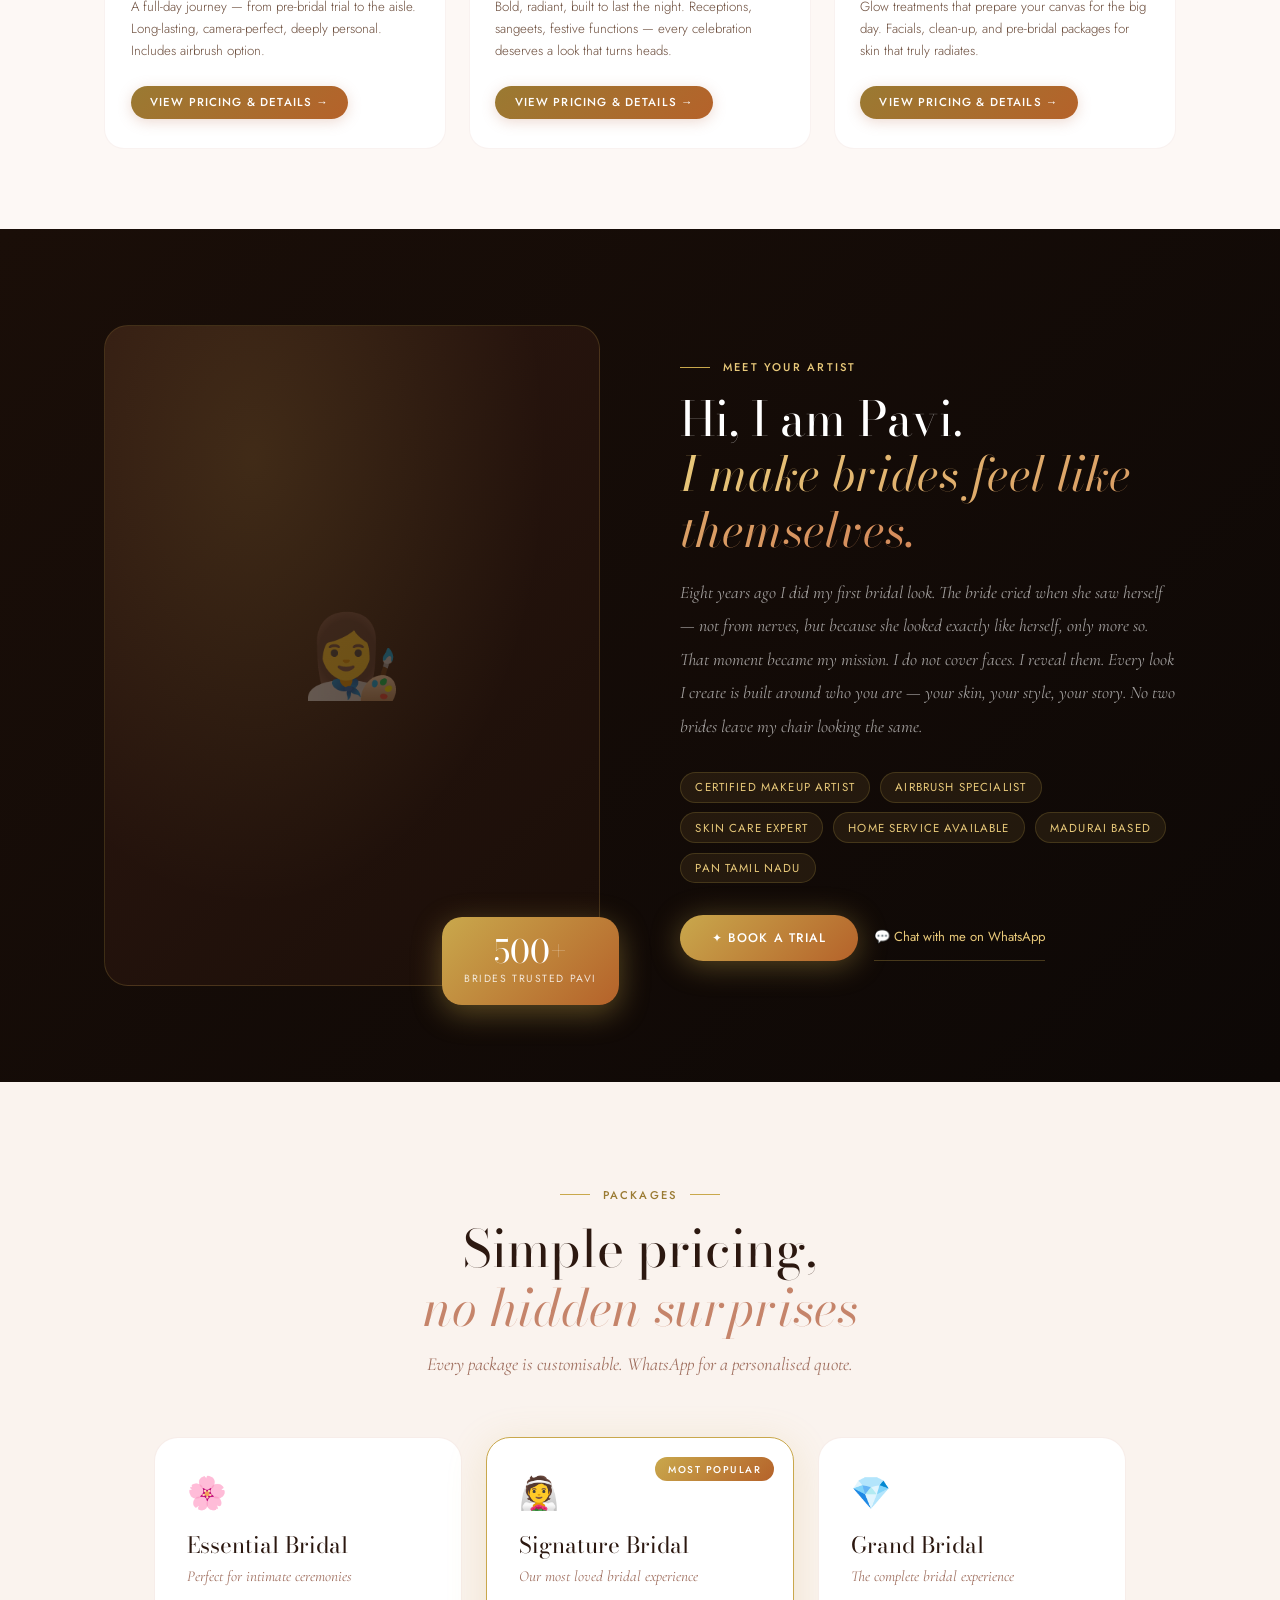
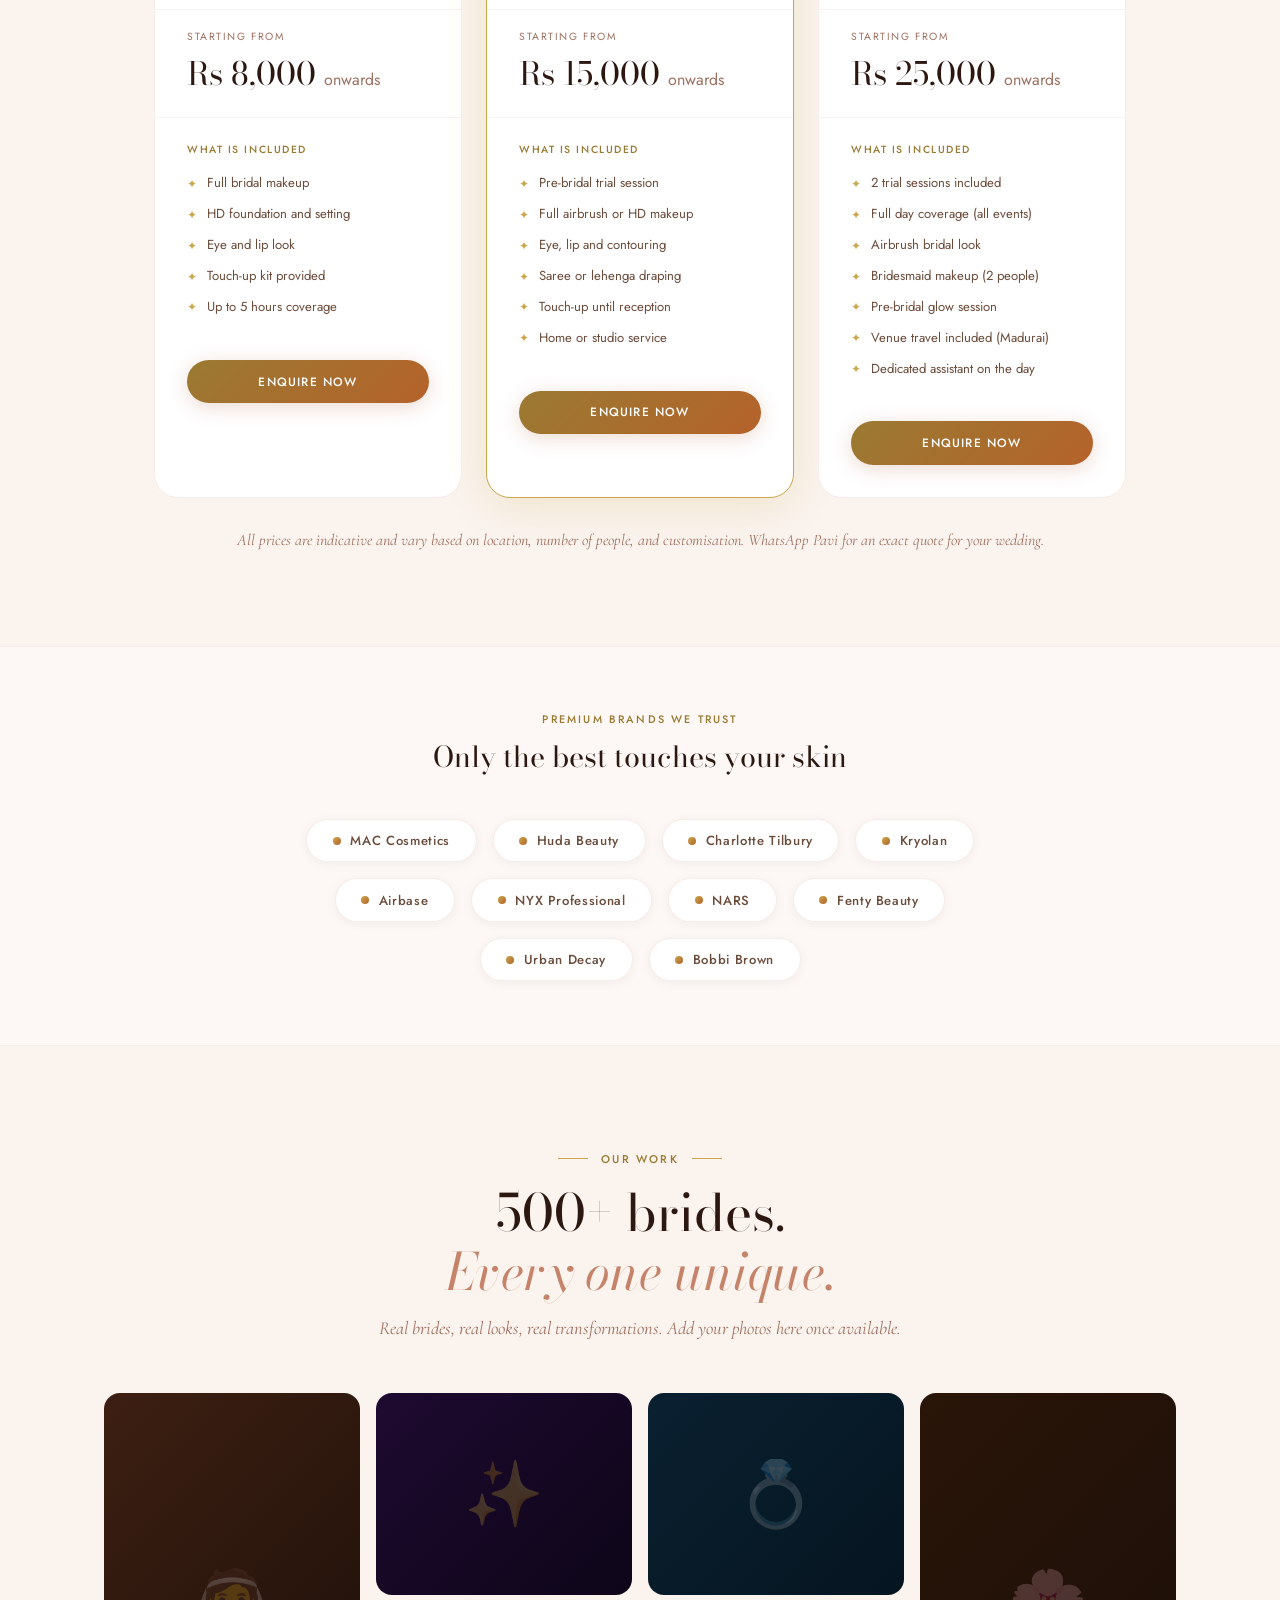
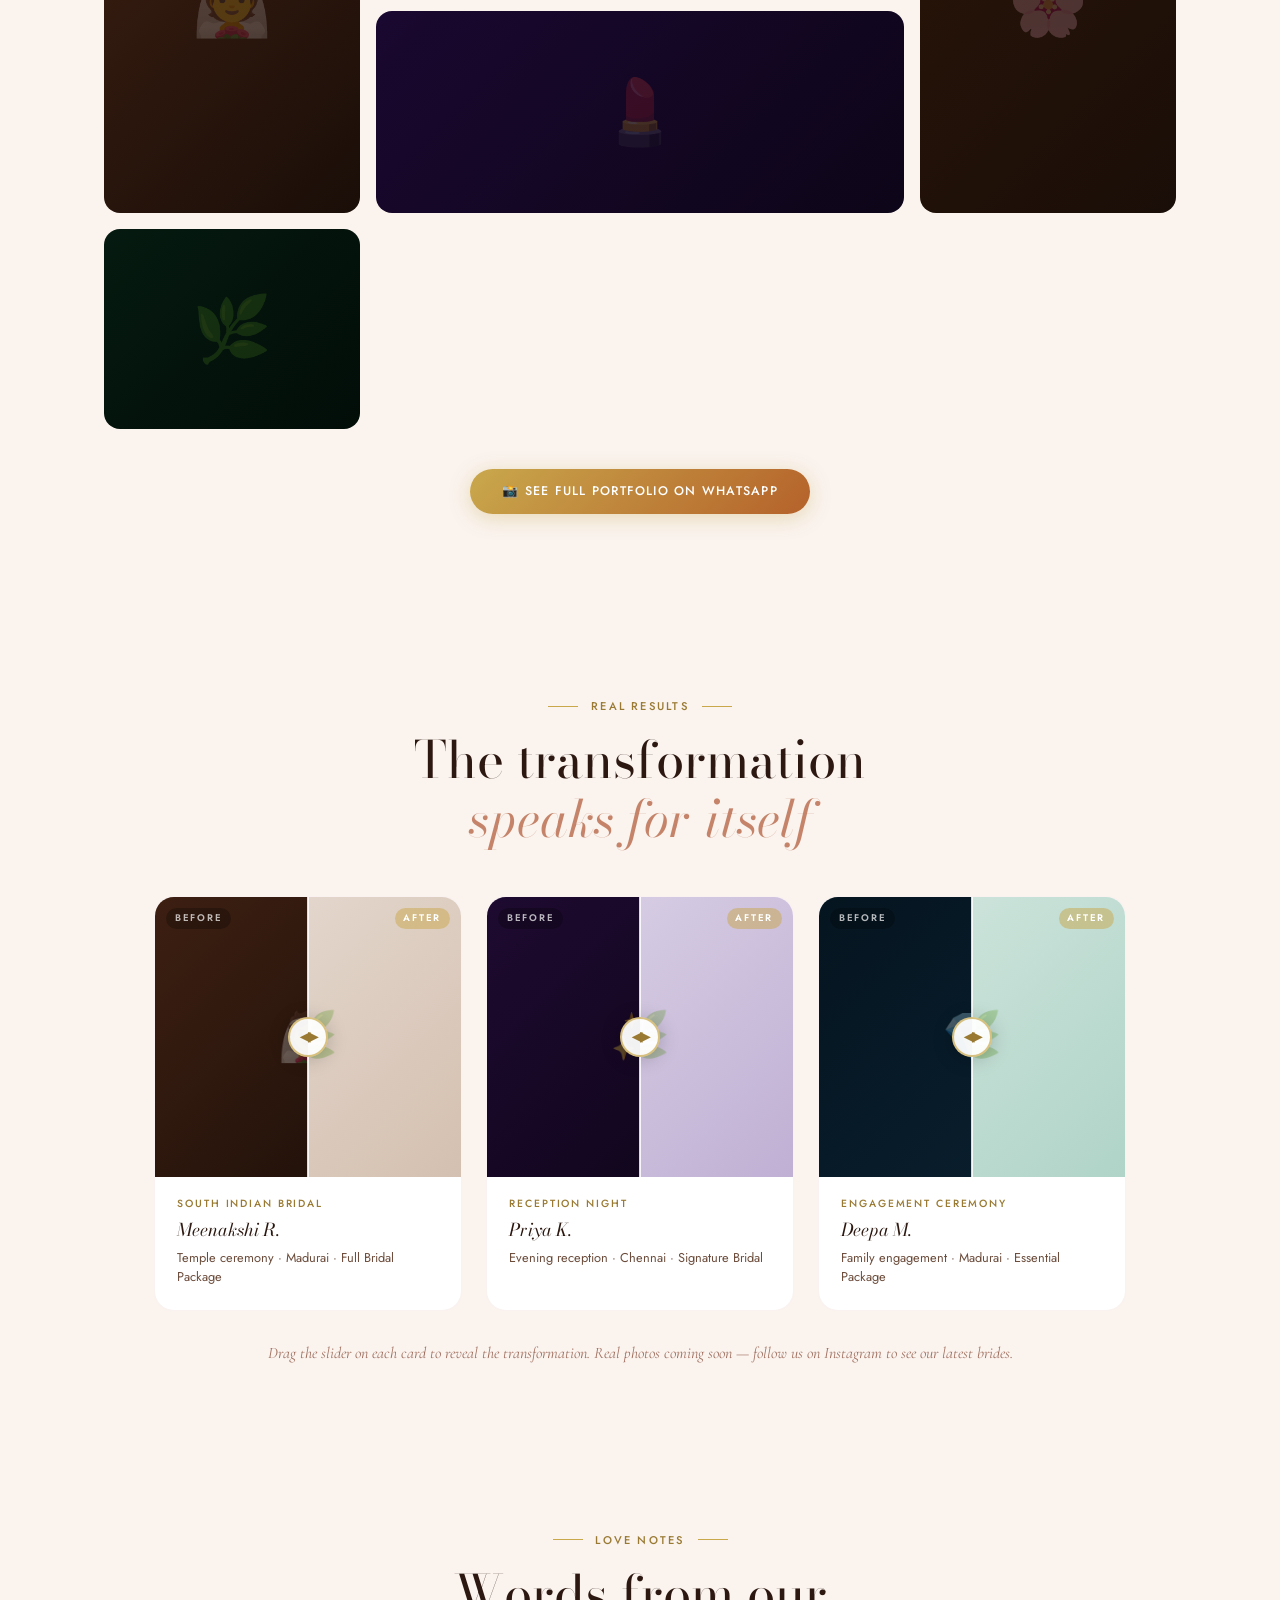
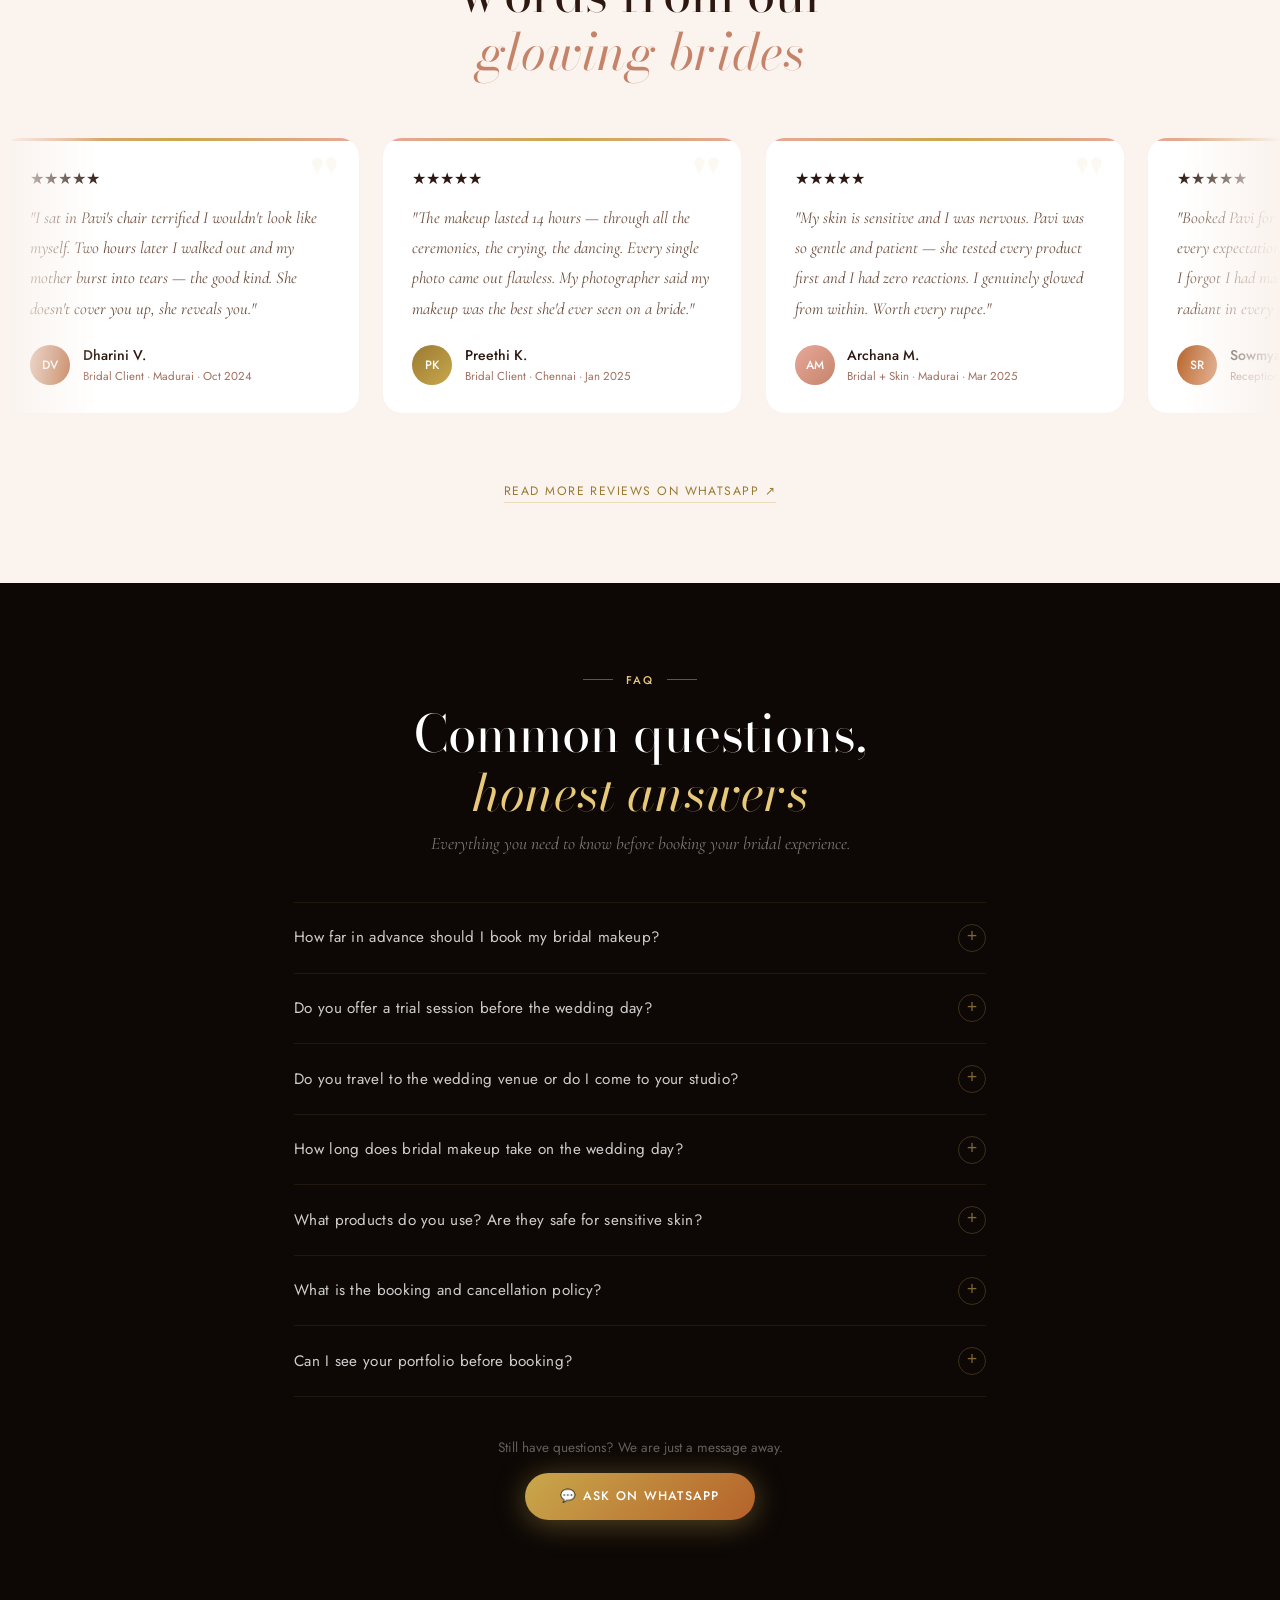
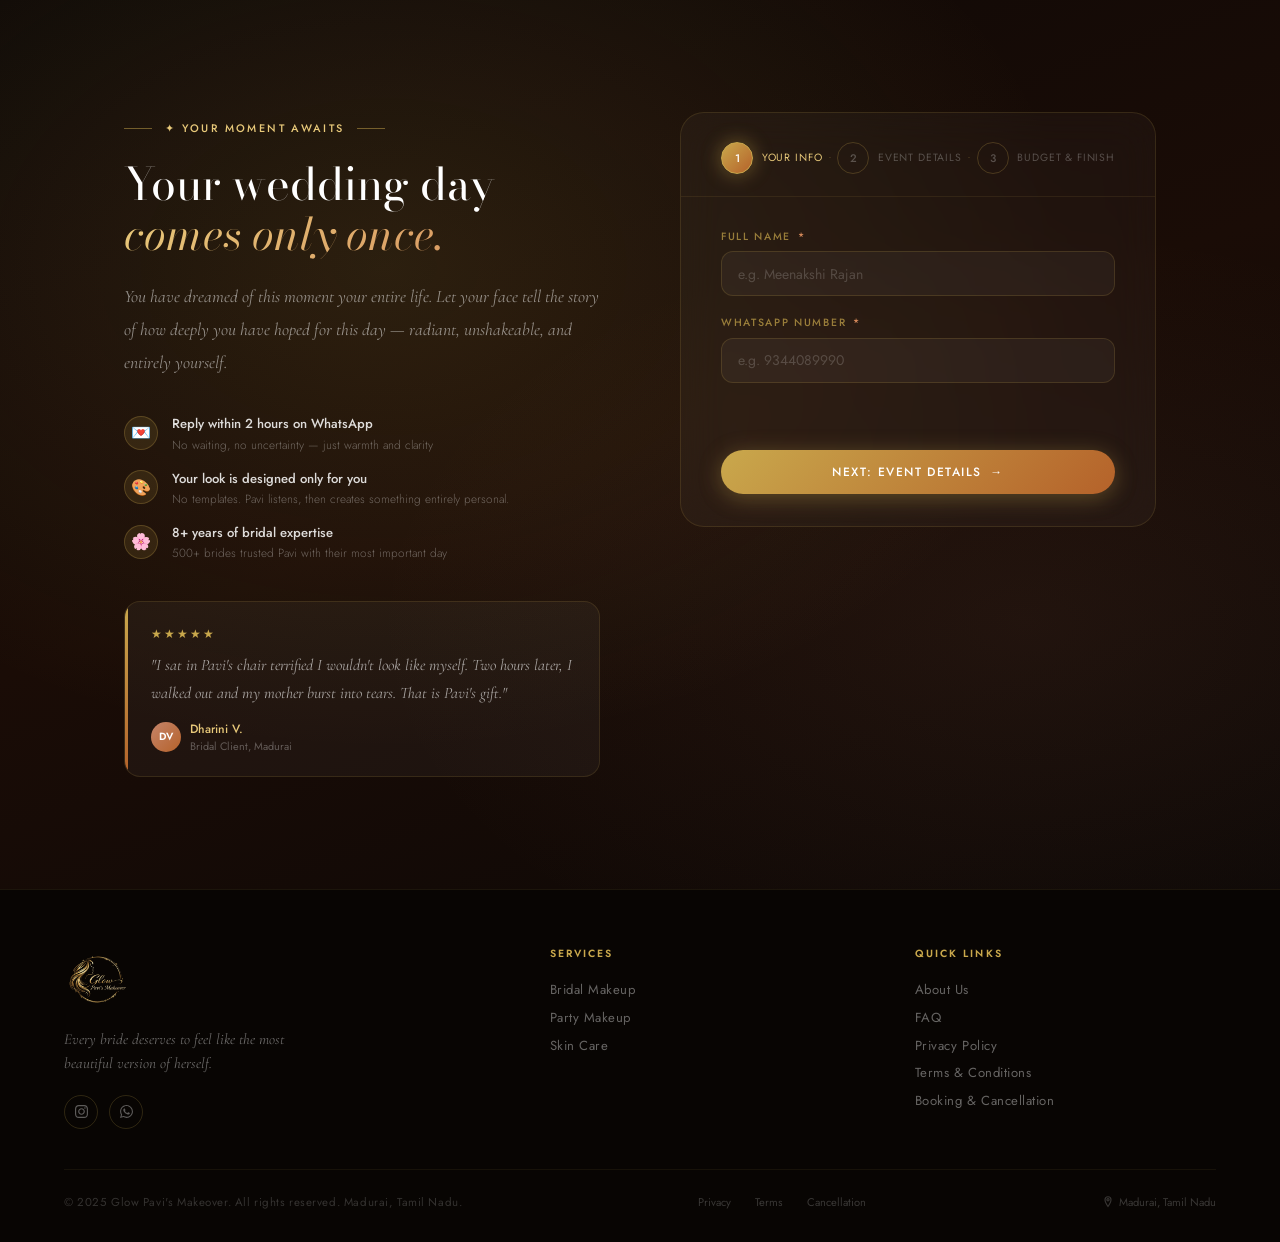
==== commit 0901e33d: "update new pages" ====
--- a/index.html
+++ b/index.html
@@ -3,15 +3,20 @@
 <head>
   <meta charset="UTF-8">
   <meta name="viewport" content="width=device-width, initial-scale=1.0">
-  <title>Glow Pavi's Makeover</title>
+  <title>Glow Pavi's Makeover — Premium Bridal Makeup Artist in Madurai</title>
   <link rel="icon" type="image/png" href="./assets/image/favicon.png">
-  <link href="https://fonts.googleapis.com/css2?family=Bodoni+Moda:ital,opsz,wght@0,6..96,400;0,6..96,600;0,6..96,700;1,6..96,400;1,6..96,600&family=DM+Serif+Display:ital@0;1&family=Jost:wght@200;300;400;500&family=Cormorant+Garamond:ital,wght@0,300;0,400;1,300;1,400&display=swap" rel="stylesheet">
-  <style>
+  <link rel="preconnect" href="https://fonts.googleapis.com">
+  <link rel="preconnect" href="https://fonts.gstatic.com" crossorigin>
+  <link href="https://fonts.googleapis.com/css2?family=Bodoni+Moda:ital,opsz,wght@0,6..96,400;0,6..96,600;1,6..96,400;1,6..96,600&family=Jost:wght@200;300;400;500&family=Cormorant+Garamond:ital,wght@0,300;0,400;1,300;1,400&display=swap" rel="stylesheet">
+
+    <link rel="stylesheet" href="./navbar.css">
+  <link rel="stylesheet" href="./footer.css">
+<style>
   *{margin:0;padding:0;box-sizing:border-box}
   :root{
     --gold:#C9A84C;--gold-light:#E8C97A;--gold-dark:#9A7A32;
     --blush:#F2D0C8;--blush-deep:#E8A89A;--blush-soft:#FAF0EC;
-    --rose-gold:#C5846A;--rose-light:#EBC4B8;
+    --rose-gold:#C5846A;
     --white:#FFFFFF;--off-white:#FDF8F5;--cream:#FAF3EE;
     --text-dark:#2C1810;--text-mid:#6B4C3B;--text-light:#A07060;
     --copper:#B5622A;--copper-light:#D4895A;
@@ -19,337 +24,308 @@
   html{scroll-behavior:smooth;overflow-x:hidden}
   body{font-family:'Jost',sans-serif;background:var(--off-white);color:var(--text-dark);overflow-x:hidden}
 
-  /* ===================== NAV ===================== */
-  nav{position:fixed;top:0;left:0;right:0;z-index:1000;padding:0.5rem 4rem;display:flex;justify-content:space-between;align-items:center;transition:all 0.4s ease;background:transparent}
-  nav.scrolled{background:rgba(253,248,245,0.96);backdrop-filter:blur(20px);border-bottom:1px solid rgba(197,132,106,0.15);padding:0.4rem 4rem}
-  .nav-logo img{height:62px;width:62px;object-fit:contain}
-  .nav-links{display:flex;gap:2.5rem;list-style:none;align-items:center}
-  .nav-links a{text-decoration:none;color:var(--white);font-family:'Jost',sans-serif;font-size:0.78rem;font-weight:400;letter-spacing:0.14em;text-transform:uppercase;transition:color 0.3s}
-  nav.scrolled .nav-links a{color:var(--text-mid)}
-  .nav-links a:hover{color:var(--gold)}
-
-  /* ===================== FIX 1: SERVICES DROPDOWN — hover-safe with padding bridge ===================== */
-  .nav-dropdown{position:relative}
-  .nav-dropdown > a{display:flex;align-items:center;gap:0.35rem;cursor:pointer}
-  .nav-dropdown > a .caret{font-size:0.55rem;transition:transform 0.3s;opacity:0.7;margin-top:1px}
-  /* Invisible bridge fills the gap between link and menu so mouse doesn't leave the trigger zone */
-  .nav-dropdown::after{content:'';position:absolute;top:100%;left:0;right:0;height:1.5rem;background:transparent;display:none}
-  .nav-dropdown:hover::after{display:block}
-  .nav-dropdown:hover > a .caret{transform:rotate(180deg)}
-  .dropdown-menu{
-    position:absolute;top:calc(100% + 1.2rem);left:50%;transform:translateX(-50%) translateY(-8px);
-    background:#fff;border-radius:16px;padding:0.6rem;
-    box-shadow:0 20px 60px rgba(44,24,16,0.18),0 2px 12px rgba(44,24,16,0.08);
-    border:1px solid rgba(197,132,106,0.15);
-    min-width:220px;opacity:0;pointer-events:none;
-    transition:opacity 0.25s ease,transform 0.25s ease;
-    /* Add top padding so the hover zone extends to cover the gap */
-    padding-top:0.6rem;
-  }
-  /* The real fix: extend the dropdown-menu's hover area upward with a pseudo-element */
-  .dropdown-menu::before{
-    content:'';position:absolute;
-    /* Cover the gap between nav link and dropdown */
-    top:-1.5rem;left:0;right:0;height:1.5rem;
-    background:transparent;
-  }
-  .dropdown-menu::after{
-    content:'';position:absolute;top:-6px;left:50%;
-    width:12px;height:12px;background:#fff;border-left:1px solid rgba(197,132,106,0.15);
-    border-top:1px solid rgba(197,132,106,0.15);transform:translateX(-50%) rotate(45deg);
-    pointer-events:none;
-  }
-  .nav-dropdown:hover .dropdown-menu{opacity:1;pointer-events:all;transform:translateX(-50%) translateY(0)}
-  .dropdown-item{
-    display:flex;align-items:center;gap:0.75rem;padding:0.7rem 0.9rem;
-    border-radius:10px;text-decoration:none;transition:background 0.2s;
-    font-family:'Jost',sans-serif;font-size:0.78rem;color:var(--text-mid);
-    font-weight:400;letter-spacing:0.06em;text-transform:none;
-    cursor:pointer;
-  }
-  .dropdown-item:hover{background:rgba(201,168,76,0.09);color:var(--text-dark)}
-  .dropdown-item .di-icon{width:34px;height:34px;border-radius:8px;background:linear-gradient(135deg,rgba(201,168,76,0.15),rgba(197,132,106,0.12));display:flex;align-items:center;justify-content:center;font-size:1rem;flex-shrink:0}
-  .dropdown-item .di-info{display:flex;flex-direction:column;gap:0.1rem}
-  .dropdown-item .di-label{font-size:0.8rem;font-weight:500;color:var(--text-dark)}
-  .dropdown-item .di-sub{font-size:0.68rem;color:var(--text-light);font-style:italic}
-  .dropdown-divider{height:1px;background:rgba(197,132,106,0.1);margin:0.3rem 0}
-
-  .nav-cta{background:linear-gradient(135deg,var(--gold),var(--copper));color:var(--white);padding:0.55rem 1.5rem;border-radius:30px;text-decoration:none;font-family:'Jost',sans-serif;font-size:0.75rem;font-weight:500;letter-spacing:0.1em;text-transform:uppercase;transition:all 0.3s;border:none;cursor:pointer;box-shadow:0 4px 20px rgba(197,132,106,0.4)}
-  .nav-cta:hover{transform:translateY(-2px);box-shadow:0 8px 30px rgba(197,132,106,0.5)}
-
-  /* ===================== FIX 5: HAMBURGER + MOBILE NAV ===================== */
-  .hamburger{display:none;flex-direction:column;gap:5px;cursor:pointer;padding:6px;z-index:1100;background:none;border:none}
-  .hamburger span{display:block;width:24px;height:2px;background:var(--white);border-radius:2px;transition:all 0.35s ease}
-  nav.scrolled .hamburger span{background:var(--text-dark)}
-  .hamburger.open span:nth-child(1){transform:translateY(7px) rotate(45deg)}
-  .hamburger.open span:nth-child(2){opacity:0;transform:scaleX(0)}
-  .hamburger.open span:nth-child(3){transform:translateY(-7px) rotate(-45deg)}
-
-  /* Mobile nav — smooth slide with proper z-index layering */
-  .mobile-nav{
-    position:fixed;top:0;right:-100%;width:min(320px,85vw);height:100vh;
-    background:linear-gradient(160deg,#1a0e08 0%,#0d0806 60%,#180f08 100%);
-    z-index:1050;
-    transition:right 0.42s cubic-bezier(0.77,0,0.175,1);
-    padding:4.5rem 2.5rem 3rem;
-    display:flex;flex-direction:column;gap:0;
-    border-left:1px solid rgba(201,168,76,0.12);
-    visibility:hidden;pointer-events:none;
-    overflow-y:auto;
-    -webkit-overflow-scrolling:touch;
-  }
-  .mobile-nav.open{right:0;visibility:visible;pointer-events:all}
-  /* FIX: smooth scroll within mobile nav links */
-  .mobile-nav a{
-    display:block;color:rgba(255,255,255,0.75);text-decoration:none;
-    font-family:'Jost',sans-serif;font-size:1rem;font-weight:300;
-    letter-spacing:0.08em;
-    padding:0.85rem 0;
-    border-bottom:1px solid rgba(201,168,76,0.08);
-    transition:color 0.3s,padding-left 0.3s;
-    /* FIX: ensure anchor links respect scroll-behavior */
-    scroll-behavior:smooth;
-  }
-  .mobile-nav a:hover,.mobile-nav a:active{color:var(--gold-light);padding-left:0.5rem}
-  .mobile-section-label{font-size:0.6rem;letter-spacing:0.2em;text-transform:uppercase;color:rgba(201,168,76,0.5);margin-top:1.4rem;margin-bottom:0.3rem;display:block}
-  .mobile-cta{margin-top:1.8rem;background:linear-gradient(135deg,var(--gold),var(--copper));color:var(--white) !important;text-align:center;padding:0.85rem !important;border-radius:30px;font-size:0.82rem;letter-spacing:0.1em;text-transform:uppercase;font-weight:500;border-bottom:none !important}
-  .mobile-overlay{position:fixed;inset:0;background:rgba(0,0,0,0.55);z-index:1040;opacity:0;pointer-events:none;transition:opacity 0.4s;backdrop-filter:blur(2px)}
-  .mobile-overlay.show{opacity:1;pointer-events:all}
-
-  /* HERO */
-  #hero{height:100vh;min-height:650px;position:relative;display:flex;align-items:center;justify-content:center;overflow:hidden;background:#0d0806}
-  .hero-bg{position:absolute;inset:0;background:radial-gradient(ellipse at 30% 50%,rgba(197,132,106,0.18) 0%,transparent 60%),radial-gradient(ellipse at 80% 20%,rgba(201,168,76,0.12) 0%,transparent 50%),linear-gradient(135deg,#1a0e08 0%,#0d0806 40%,#180f08 100%);z-index:0}
+  /* ===== NAV ===== */
+  
+  
+  
+  
+  
+  
+  
+  
+  
+  
+  
+  
+  
+  
+  
+  
+  
+  
+  
+  
+  
+  
+  
+  
+  
+  
+  
+  
+  
+  
+  
+  
+  
+  
+  
+
+  /* ===== STICKY CTA (mobile) ===== */
+  
+  
+  
+  
+
+  /* ===== HERO ===== */
+  #hero{height:100vh;min-height:680px;position:relative;display:flex;align-items:center;justify-content:center;overflow:hidden;background:#0d0806}
+  .hero-bg{position:absolute;inset:0;background:radial-gradient(ellipse at 30% 50%,rgba(197,132,106,0.18) 0%,transparent 60%),radial-gradient(ellipse at 80% 20%,rgba(201,168,76,0.12) 0%,transparent 50%),linear-gradient(135deg,#1a0e08,#0d0806,#180f08);z-index:0}
   .hero-particles{position:absolute;inset:0;z-index:1;pointer-events:none}
   .particle{position:absolute;width:2px;height:2px;background:var(--gold-light);border-radius:50%;animation:float-particle linear infinite;opacity:0}
-  .hero-content{position:relative;z-index:3;text-align:center;max-width:900px;padding:2rem}
+  .hero-content{position:relative;z-index:3;text-align:center;max-width:920px;padding:2rem}
   .hero-eyebrow{display:inline-flex;align-items:center;gap:1rem;margin-bottom:1.5rem;opacity:0;animation:fadeUp 1s 0.5s forwards}
   .hero-line{width:40px;height:1px;background:linear-gradient(90deg,transparent,var(--gold),transparent)}
-  .hero-eyebrow span{font-family:'Jost',sans-serif;font-size:0.72rem;font-weight:400;letter-spacing:0.25em;text-transform:uppercase;color:var(--gold-light)}
+  .hero-eyebrow span{font-size:0.72rem;font-weight:400;letter-spacing:0.25em;text-transform:uppercase;color:var(--gold-light)}
+  .urgency-badge{display:inline-flex;align-items:center;gap:0.5rem;background:rgba(201,168,76,0.12);border:1px solid rgba(201,168,76,0.3);border-radius:30px;padding:0.35rem 1rem;margin-bottom:1.2rem;opacity:0;animation:fadeUp 1s 0.3s forwards}
+  .urgency-dot{width:7px;height:7px;border-radius:50%;background:#E8593C;box-shadow:0 0 8px rgba(232,89,60,0.7);animation:pulse-dot 1.5s ease-in-out infinite}
+  @keyframes pulse-dot{0%,100%{transform:scale(1);box-shadow:0 0 8px rgba(232,89,60,0.7)}50%{transform:scale(1.3);box-shadow:0 0 16px rgba(232,89,60,0.5)}}
+  .urgency-badge span{font-size:0.68rem;letter-spacing:0.18em;text-transform:uppercase;color:var(--gold-light);font-weight:500}
   .hero-title{font-family:'Bodoni Moda',serif;font-size:clamp(2.8rem,7vw,5.5rem);font-weight:400;line-height:1.1;color:var(--white);margin-bottom:1.2rem;opacity:0;animation:fadeUp 1s 0.8s forwards}
   .hero-title em{font-style:italic;background:linear-gradient(135deg,var(--gold-light),var(--copper-light),var(--gold));-webkit-background-clip:text;-webkit-text-fill-color:transparent;background-clip:text;display:block}
-  .hero-subtitle{font-family:'Cormorant Garamond',serif;font-size:clamp(1rem,2.5vw,1.4rem);font-weight:300;color:rgba(255,255,255,0.65);line-height:1.8;max-width:600px;margin:0 auto 2.5rem;opacity:0;animation:fadeUp 1s 1.1s forwards;font-style:italic}
+  .hero-subtitle{font-family:'Cormorant Garamond',serif;font-size:clamp(1rem,2.5vw,1.4rem);font-weight:300;color:rgba(255,255,255,0.65);line-height:1.8;max-width:580px;margin:0 auto 2.5rem;opacity:0;animation:fadeUp 1s 1.1s forwards;font-style:italic}
   .hero-actions{display:flex;gap:1.2rem;justify-content:center;flex-wrap:wrap;opacity:0;animation:fadeUp 1s 1.4s forwards}
-  .btn-primary{background:linear-gradient(135deg,var(--gold),var(--copper));color:var(--white);padding:0.9rem 2.2rem;border-radius:50px;text-decoration:none;font-family:'Jost',sans-serif;font-size:0.78rem;font-weight:500;letter-spacing:0.1em;text-transform:uppercase;transition:all 0.4s;box-shadow:0 4px 30px rgba(201,168,76,0.4);border:none;cursor:pointer;display:inline-flex;align-items:center;gap:0.6rem}
+  .btn-primary{background:linear-gradient(135deg,var(--gold),var(--copper));color:var(--white);padding:0.9rem 2.2rem;border-radius:50px;text-decoration:none;font-size:0.78rem;font-weight:500;letter-spacing:0.1em;text-transform:uppercase;transition:all 0.4s;box-shadow:0 4px 30px rgba(201,168,76,0.4);border:none;cursor:pointer;display:inline-flex;align-items:center;gap:0.6rem}
   .btn-primary:hover{transform:translateY(-3px);box-shadow:0 12px 40px rgba(201,168,76,0.5)}
-  .btn-secondary{background:transparent;color:var(--white);padding:0.9rem 2.2rem;border-radius:50px;text-decoration:none;font-family:'Jost',sans-serif;font-size:0.78rem;font-weight:400;letter-spacing:0.1em;text-transform:uppercase;transition:all 0.4s;border:1px solid rgba(201,168,76,0.5);display:inline-flex;align-items:center;gap:0.6rem}
+  .btn-secondary{background:transparent;color:var(--white);padding:0.9rem 2.2rem;border-radius:50px;text-decoration:none;font-size:0.78rem;font-weight:400;letter-spacing:0.1em;text-transform:uppercase;transition:all 0.4s;border:1px solid rgba(201,168,76,0.5);display:inline-flex;align-items:center;gap:0.6rem}
   .btn-secondary:hover{background:rgba(201,168,76,0.1);border-color:var(--gold);transform:translateY(-2px)}
   .hero-scroll{position:absolute;bottom:2rem;left:50%;transform:translateX(-50%);display:flex;flex-direction:column;align-items:center;gap:0.5rem;opacity:0;animation:fadeIn 1s 2s forwards}
-  .scroll-text{font-family:'Jost',sans-serif;font-size:0.65rem;letter-spacing:0.2em;text-transform:uppercase;color:rgba(255,255,255,0.4)}
+  .scroll-text{font-size:0.65rem;letter-spacing:0.2em;text-transform:uppercase;color:rgba(255,255,255,0.4)}
   .scroll-dot{width:1px;height:40px;background:linear-gradient(180deg,var(--gold),transparent);animation:scroll-pulse 2s ease-in-out infinite}
   .hero-ornament{position:absolute;width:600px;height:600px;border-radius:50%;border:1px solid rgba(201,168,76,0.08);top:50%;left:50%;transform:translate(-50%,-50%);z-index:1;animation:slow-rotate 30s linear infinite}
   .hero-ornament::before{content:'';position:absolute;inset:40px;border-radius:50%;border:1px solid rgba(201,168,76,0.06)}
 
-  /* STATS BAR */
-  .stats-bar{background:linear-gradient(135deg,#1a0e08,#2d1710);padding:2rem 4rem;display:grid;grid-template-columns:repeat(4,1fr);gap:2rem;border-top:1px solid rgba(201,168,76,0.1);border-bottom:1px solid rgba(201,168,76,0.1)}
-  .stat-item{text-align:center}
-  .stat-num{font-family:'Bodoni Moda',serif;font-size:2.2rem;font-weight:400;background:linear-gradient(135deg,var(--gold-light),var(--copper-light));-webkit-background-clip:text;-webkit-text-fill-color:transparent;background-clip:text;line-height:1}
-  .stat-label{font-family:'Jost',sans-serif;font-size:0.68rem;letter-spacing:0.15em;text-transform:uppercase;color:rgba(255,255,255,0.35);margin-top:0.3rem}
-
-  /* COMMON */
+  /* ===== TRUST BAR ===== */
+  .trust-bar{background:linear-gradient(135deg,#1a0e08,#2d1710);padding:1.8rem 4rem;display:grid;grid-template-columns:repeat(4,1fr);gap:2rem;border-top:1px solid rgba(201,168,76,0.1);border-bottom:1px solid rgba(201,168,76,0.1)}
+  .trust-item{display:flex;align-items:center;gap:0.9rem;justify-content:center}
+  .trust-icon{font-size:1.6rem;flex-shrink:0}
+  .trust-num{font-family:'Bodoni Moda',serif;font-size:1.9rem;font-weight:400;background:linear-gradient(135deg,var(--gold-light),var(--copper-light));-webkit-background-clip:text;-webkit-text-fill-color:transparent;background-clip:text;line-height:1}
+  .trust-label{font-size:0.65rem;letter-spacing:0.15em;text-transform:uppercase;color:rgba(255,255,255,0.35);margin-top:0.2rem}
+
+  /* ===== COMMON ===== */
   section{padding:5rem 0}
   .section-eyebrow{display:inline-flex;align-items:center;gap:0.8rem;margin-bottom:1rem}
-  .section-eyebrow span{font-family:'Jost',sans-serif;font-size:0.7rem;font-weight:500;letter-spacing:0.2em;text-transform:uppercase;color:var(--gold-dark)}
+  .section-eyebrow span{font-size:0.7rem;font-weight:500;letter-spacing:0.2em;text-transform:uppercase;color:var(--gold-dark)}
   .eyebrow-line{width:30px;height:1px;background:var(--gold)}
-  .section-title{font-family:'Bodoni Moda',serif;font-size:clamp(2rem,5vw,3.4rem);font-weight:400;line-height:1.15;color:var(--text-dark)}
+  .section-title{font-family:'Bodoni Moda',serif;font-size:clamp(2rem,5vw,3.2rem);font-weight:400;line-height:1.15;color:var(--text-dark)}
   .section-title em{font-style:italic;color:var(--rose-gold)}
   .container{max-width:1200px;margin:0 auto;padding:0 4rem}
-
-  /* PROCESS */
-  #story{background:var(--cream);padding:5rem 0}
-  .process-header{text-align:center;margin-bottom:3.5rem}
-  .process-grid{display:grid;grid-template-columns:repeat(3,1fr);gap:0;max-width:1100px;margin:0 auto;padding:0 4rem;position:relative}
-  .process-grid::before{content:'';position:absolute;top:90px;left:calc(16.66% + 2rem);right:calc(16.66% + 2rem);height:1px;background:linear-gradient(90deg,transparent,var(--gold),var(--gold),transparent);opacity:0.4;pointer-events:none}
-  .process-card{padding:2rem;text-align:center;position:relative;opacity:0;transform:translateY(40px);transition:opacity 0.7s ease,transform 0.7s ease}
-  .process-card.in-view{opacity:1;transform:translateY(0)}
-  .process-card:nth-child(2){transition-delay:0.18s}
-  .process-card:nth-child(3){transition-delay:0.36s}
-  .process-step-wrap{position:relative;display:inline-flex;align-items:center;justify-content:center;margin-bottom:1.5rem}
-  .process-circle{width:80px;height:80px;border-radius:50%;border:1.5px solid rgba(201,168,76,0.35);display:flex;align-items:center;justify-content:center;position:relative;background:var(--cream);transition:all 0.6s ease}
-  .process-circle-inner{width:60px;height:60px;border-radius:50%;background:linear-gradient(135deg,var(--gold),var(--copper));display:flex;align-items:center;justify-content:center;font-size:1.5rem;box-shadow:0 4px 20px rgba(197,132,106,0.35);transition:transform 0.5s ease}
-  .process-card.in-view .process-circle{border-color:var(--gold);animation:pulse-glow 2.5s ease-out 0.4s 1 forwards}
-  .process-card.in-view .process-circle-inner{animation:pop-in 0.5s cubic-bezier(0.34,1.56,0.64,1) 0.2s both}
-  .process-card:hover .process-circle-inner{transform:scale(1.12)}
-  .process-num-badge{position:absolute;top:-6px;right:-6px;width:22px;height:22px;border-radius:50%;background:var(--cream);border:1.5px solid rgba(201,168,76,0.4);display:flex;align-items:center;justify-content:center;font-size:0.6rem;font-weight:600;color:var(--gold-dark);font-family:'Bodoni Moda',serif}
-  .process-tag{font-family:'Jost',sans-serif;font-size:0.62rem;letter-spacing:0.2em;text-transform:uppercase;color:var(--gold-dark);margin-bottom:0.5rem;display:block;font-weight:500}
-  .process-title{font-family:'Bodoni Moda',serif;font-size:1.3rem;font-weight:400;color:var(--text-dark);margin-bottom:0.8rem;line-height:1.3}
-  .process-title em{font-style:italic;color:var(--rose-gold)}
-  .process-body{font-family:'Jost',sans-serif;font-size:0.88rem;line-height:1.8;color:var(--text-mid);font-weight:300}
-  .process-divider{width:30px;height:1px;background:linear-gradient(90deg,transparent,var(--gold),transparent);margin:1rem auto 0}
-  @keyframes pulse-glow{0%{box-shadow:0 0 0 0 rgba(201,168,76,0.5)}50%{box-shadow:0 0 0 16px rgba(201,168,76,0);border-color:var(--gold)}100%{box-shadow:0 0 0 0 rgba(201,168,76,0)}}
-  @keyframes pop-in{0%{transform:scale(0.5);opacity:0}100%{transform:scale(1);opacity:1}}
-
-  /* ===================== FIX 2: SERVICES — 3-column grid with image on top ===================== */
+  .reveal{opacity:0;transform:translateY(30px);transition:opacity 0.7s ease,transform 0.7s ease}
+  .reveal.visible{opacity:1;transform:translateY(0)}
+
+  /* ===== SERVICES ===== */
   #services{background:var(--off-white);padding:5rem 0}
   .services-intro{text-align:center;margin-bottom:3rem}
-  .services-subtitle{font-family:'Cormorant Garamond',serif;font-size:1.2rem;color:var(--text-light);font-style:italic;margin-top:0.8rem;line-height:1.7}
-
-  /* 3-column grid */
+  .services-subtitle{font-family:'Cormorant Garamond',serif;font-size:1.15rem;color:var(--text-light);font-style:italic;margin-top:0.8rem;line-height:1.7}
   .bento-grid{display:grid;grid-template-columns:repeat(3,1fr);gap:1.4rem}
-
-  /* Card: vertical layout — image on top, content below */
   .bento-card{border-radius:20px;overflow:hidden;position:relative;cursor:pointer;transition:transform 0.4s ease,box-shadow 0.4s ease;display:flex;flex-direction:column;background:var(--white);border:1px solid rgba(197,132,106,0.1)}
   .bento-card:hover{transform:translateY(-8px);box-shadow:0 30px 60px rgba(0,0,0,0.12)}
-
-  /* Image area — top portion */
   .bento-img-wrap{position:relative;overflow:hidden;height:200px;flex-shrink:0}
   .bento-bg{position:absolute;inset:0;z-index:0;transition:transform 0.6s ease}
   .bento-card:hover .bento-bg{transform:scale(1.06)}
-  .bento-bg.bridal{background:linear-gradient(135deg,#1a0e08 0%,#3d1f12 40%,#2a1508 100%)}
-  .bento-bg.party{background:linear-gradient(135deg,#0d0518 0%,#1e0a30 50%,#120520 100%)}
-  .bento-bg.skin{background:linear-gradient(135deg,#05121a 0%,#0a2030 50%,#051520 100%)}
+  .bento-bg.bridal{background:linear-gradient(135deg,#1a0e08,#3d1f12,#2a1508)}
+  .bento-bg.party{background:linear-gradient(135deg,#0d0518,#1e0a30,#120520)}
+  .bento-bg.skin{background:linear-gradient(135deg,#05121a,#0a2030,#051520)}
   .bento-bg.bridal::after,.bento-bg.party::after,.bento-bg.skin::after{content:'';position:absolute;inset:0;background:linear-gradient(180deg,transparent 30%,rgba(0,0,0,0.45) 100%)}
   .bento-icon{position:absolute;top:50%;left:50%;transform:translate(-50%,-50%);font-size:3rem;z-index:1;opacity:0.55;transition:all 0.4s;pointer-events:none}
   .bento-card:hover .bento-icon{opacity:0.7;transform:translate(-50%,-56%) scale(1.08)}
   .bento-tag-overlay{position:absolute;bottom:0.8rem;left:1rem;z-index:2}
-  .bento-tag{font-family:'Jost',sans-serif;font-size:0.6rem;letter-spacing:0.18em;text-transform:uppercase;color:rgba(255,255,255,0.75);background:rgba(0,0,0,0.35);padding:0.2rem 0.6rem;border-radius:20px;display:inline-block}
-
-  /* Content area — below image */
+  .bento-tag{font-size:0.6rem;letter-spacing:0.18em;text-transform:uppercase;color:rgba(255,255,255,0.75);background:rgba(0,0,0,0.35);padding:0.2rem 0.6rem;border-radius:20px;display:inline-block}
   .bento-content{padding:1.4rem 1.6rem 1.8rem;flex:1;display:flex;flex-direction:column;gap:0.5rem;position:relative}
   .bento-title{font-family:'Bodoni Moda',serif;font-size:1.35rem;font-weight:400;color:var(--text-dark);line-height:1.2}
-  .bento-desc{font-family:'Jost',sans-serif;font-size:0.83rem;color:var(--text-mid);line-height:1.65;font-weight:300;flex:1}
-  .bento-cta{display:inline-flex;align-items:center;gap:0.4rem;margin-top:0.8rem;font-family:'Jost',sans-serif;font-size:0.72rem;font-weight:500;letter-spacing:0.1em;text-transform:uppercase;color:var(--gold-dark);text-decoration:none;transition:gap 0.3s,color 0.3s}
-  .bento-card:hover .bento-cta{gap:0.7rem;color:var(--copper)}
-
-  /* Accent top bar on hover */
+  .bento-desc{font-size:0.83rem;color:var(--text-mid);line-height:1.65;font-weight:300;flex:1}
+  .bento-cta{display:inline-flex;align-items:center;gap:0.5rem;margin-top:1rem;font-size:0.72rem;font-weight:500;letter-spacing:0.1em;text-transform:uppercase;color:var(--white);text-decoration:none;background:linear-gradient(135deg,var(--gold-dark),var(--copper));padding:0.55rem 1.2rem;border-radius:30px;transition:all 0.3s;box-shadow:0 3px 14px rgba(197,132,106,0.3);align-self:flex-start}
+  .bento-cta:hover{transform:translateY(-2px);box-shadow:0 7px 24px rgba(197,132,106,0.45)}
   .bento-hover-reveal{position:absolute;top:0;left:0;right:0;height:3px;background:linear-gradient(90deg,var(--gold),var(--copper));opacity:0;transition:opacity 0.4s}
   .bento-card:hover .bento-hover-reveal{opacity:1}
 
-  /* ===================== BRIDAL CAROUSEL ===================== */
-  #transformation{background:#0d0806;padding:5rem 0;overflow:hidden}
-  .transform-header{text-align:center;margin-bottom:3rem}
-  .transform-header .section-title{color:var(--white)}
-  .transform-header .section-title em{color:var(--gold-light)}
-  .transform-subtitle{font-family:'Cormorant Garamond',serif;font-size:1.1rem;color:rgba(255,255,255,0.5);font-style:italic;margin-top:0.6rem}
-
-  .carousel-outer{position:relative;overflow:hidden;padding:1rem 0}
-  .carousel-outer::before{content:'';position:absolute;top:0;left:0;bottom:0;width:120px;background:linear-gradient(90deg,#0d0806,transparent);z-index:4;pointer-events:none}
-  .carousel-outer::after{content:'';position:absolute;top:0;right:0;bottom:0;width:120px;background:linear-gradient(270deg,#0d0806,transparent);z-index:4;pointer-events:none}
-  .carousel-track{display:flex;gap:1.5rem;width:max-content;animation:marquee-scroll 32s linear infinite}
-  .carousel-outer:hover .carousel-track{animation-play-state:paused}
-  @keyframes marquee-scroll{0%{transform:translateX(0)}100%{transform:translateX(-50%)}}
-
-  .bride-card{flex-shrink:0;width:320px;border-radius:20px;overflow:hidden;position:relative;background:rgba(255,255,255,0.03);border:1px solid rgba(201,168,76,0.12);transition:border-color 0.4s,box-shadow 0.4s}
-  .bride-card:hover{border-color:rgba(201,168,76,0.45);box-shadow:0 20px 60px rgba(201,168,76,0.15)}
-  .bride-card-visual{height:200px;position:relative;overflow:hidden}
-  .bride-fill{position:absolute;inset:0;transition:transform 0.6s ease}
-  .bride-card:hover .bride-fill{transform:scale(1.07)}
-  .bf-1{background:radial-gradient(ellipse at 40% 30%,rgba(197,132,106,0.6),transparent 65%),linear-gradient(160deg,#3d1f12,#1a0e08)}
-  .bf-2{background:radial-gradient(ellipse at 60% 40%,rgba(130,60,180,0.5),transparent 60%),linear-gradient(135deg,#1a0830,#0d0518)}
-  .bf-3{background:radial-gradient(ellipse at 50% 30%,rgba(201,168,76,0.45),transparent 60%),linear-gradient(135deg,#2a1a00,#0d0806)}
-  .bf-4{background:radial-gradient(ellipse at 30% 60%,rgba(80,150,200,0.4),transparent 60%),linear-gradient(135deg,#051520,#0a2030)}
-  .bf-5{background:radial-gradient(ellipse at 50% 40%,rgba(197,132,106,0.4),transparent 60%),linear-gradient(135deg,#2a0a18,#0d0806)}
-  .bf-6{background:radial-gradient(ellipse at 40% 30%,rgba(100,200,120,0.3),transparent 60%),linear-gradient(135deg,#051008,#0a2010)}
-  .bride-emoji{position:absolute;top:50%;left:50%;transform:translate(-50%,-50%);font-size:3rem;opacity:0.2;z-index:1;pointer-events:none;transition:opacity 0.4s}
-  .bride-card:hover .bride-emoji{opacity:0.1}
-  .bride-overlay{position:absolute;inset:0;background:linear-gradient(180deg,transparent 40%,rgba(0,0,0,0.65) 100%);z-index:2}
-  .bride-ceremony{position:absolute;bottom:0.8rem;left:1rem;z-index:3;display:flex;align-items:center;gap:0.5rem}
-  .bride-dot{width:5px;height:5px;border-radius:50%;background:var(--gold);flex-shrink:0}
-  .bride-ceremony-name{font-family:'Bodoni Moda',serif;font-size:0.82rem;font-style:italic;color:rgba(255,255,255,0.85)}
-  .bride-card-body{padding:1.2rem 1.4rem 1.4rem}
-  .bride-badge{display:inline-block;background:linear-gradient(135deg,var(--gold),var(--copper));color:#fff;font-family:'Jost',sans-serif;font-size:0.56rem;font-weight:500;letter-spacing:0.15em;text-transform:uppercase;padding:0.25rem 0.7rem;border-radius:20px;margin-bottom:0.6rem}
-  .bride-name{font-family:'Bodoni Moda',serif;font-size:1.1rem;font-weight:400;color:#fff;margin-bottom:0.5rem;line-height:1.2}
-  .bride-name em{font-style:italic;color:var(--gold-light)}
-  .bride-quote{font-family:'Cormorant Garamond',serif;font-size:0.88rem;color:rgba(255,255,255,0.6);font-style:italic;line-height:1.6}
-  .bride-stars{display:flex;gap:2px;margin-top:0.7rem}
-  .bride-star{color:var(--gold);font-size:0.75rem}
-
-  /* TESTIMONIALS */
-  #trust{background:var(--cream);padding:5rem 0;overflow:hidden}
-  .trust-header{text-align:center;margin-bottom:3rem}
-  .testimonials-slider-outer{position:relative;overflow:hidden;padding:1rem 0 2rem}
-  .testimonials-track-wrap{overflow:hidden;cursor:grab;user-select:none}
-  .testimonials-track-wrap:active{cursor:grabbing}
-  .testimonials-track{display:flex;gap:1.5rem;transition:transform 0.6s cubic-bezier(0.25,0.46,0.45,0.94);will-change:transform}
-  .testimonials-track.no-transition{transition:none}
-  .review-card{flex-shrink:0;width:360px;background:var(--white);border-radius:20px;padding:2rem;border:1px solid rgba(197,132,106,0.1);position:relative;overflow:hidden}
+  /* ===== ABOUT ARTIST (NEW) ===== */
+  #about{background:linear-gradient(135deg,#1a0e08,#0d0806);padding:6rem 0}
+  .about-wrap{display:grid;grid-template-columns:1fr 1fr;gap:5rem;align-items:center;max-width:1200px;margin:0 auto;padding:0 4rem}
+  .about-img-side{position:relative}
+  .about-img-frame{width:100%;aspect-ratio:3/4;border-radius:24px;background:linear-gradient(135deg,#2d1710,#1a0e08);border:1px solid rgba(201,168,76,0.2);display:flex;align-items:center;justify-content:center;font-size:6rem;position:relative;overflow:hidden}
+  .about-img-frame::before{content:'';position:absolute;inset:0;background:radial-gradient(ellipse at 30% 20%,rgba(201,168,76,0.15),transparent 60%)}
+  .about-img-placeholder{font-size:5rem;opacity:0.3;position:relative;z-index:1}
+  .about-img-badge{position:absolute;bottom:-1.2rem;right:-1.2rem;background:linear-gradient(135deg,var(--gold),var(--copper));border-radius:20px;padding:1.2rem 1.4rem;text-align:center;box-shadow:0 8px 30px rgba(201,168,76,0.4)}
+  .about-badge-num{font-family:'Bodoni Moda',serif;font-size:2rem;color:#fff;line-height:1;font-weight:400}
+  .about-badge-txt{font-size:0.65rem;letter-spacing:0.15em;text-transform:uppercase;color:rgba(255,255,255,0.8);margin-top:0.2rem}
+  .about-content-side .section-eyebrow span{color:var(--gold-light)}
+  .about-content-side .eyebrow-line{background:var(--gold)}
+  .about-title{font-family:'Bodoni Moda',serif;font-size:clamp(2rem,4vw,3rem);color:var(--white);line-height:1.15;margin-bottom:1.2rem;font-weight:400}
+  .about-title em{font-style:italic;background:linear-gradient(135deg,var(--gold-light),var(--copper-light));-webkit-background-clip:text;-webkit-text-fill-color:transparent;background-clip:text}
+  .about-body{font-family:'Cormorant Garamond',serif;font-size:1.1rem;color:rgba(255,255,255,0.6);line-height:1.9;font-style:italic;margin-bottom:1.8rem}
+  .about-tags{display:flex;flex-wrap:wrap;gap:0.6rem;margin-bottom:2rem}
+  .about-tag{background:rgba(201,168,76,0.1);border:1px solid rgba(201,168,76,0.2);color:var(--gold-light);font-size:0.72rem;letter-spacing:0.1em;text-transform:uppercase;padding:0.4rem 0.9rem;border-radius:30px}
+  .about-cta-row{display:flex;gap:1rem;flex-wrap:wrap}
+
+  /* ===== PACKAGES (NEW) ===== */
+  #packages{background:var(--cream);padding:6rem 0}
+  .packages-intro{text-align:center;margin-bottom:3.5rem}
+  .packages-grid{display:grid;grid-template-columns:repeat(3,1fr);gap:1.5rem;max-width:1100px;margin:0 auto;padding:0 4rem}
+  .pkg-card{border-radius:24px;overflow:hidden;background:var(--white);border:1px solid rgba(197,132,106,0.15);transition:transform 0.4s,box-shadow 0.4s;position:relative}
+  .pkg-card:hover{transform:translateY(-8px);box-shadow:0 30px 60px rgba(0,0,0,0.1)}
+  .pkg-card.featured{border-color:var(--gold);box-shadow:0 8px 40px rgba(201,168,76,0.2)}
+  .pkg-popular{position:absolute;top:1.2rem;right:1.2rem;background:linear-gradient(135deg,var(--gold),var(--copper));color:#fff;font-size:0.62rem;letter-spacing:0.15em;text-transform:uppercase;padding:0.3rem 0.8rem;border-radius:20px;font-weight:500}
+  .pkg-header{padding:2rem 2rem 1.5rem;border-bottom:1px solid rgba(197,132,106,0.1)}
+  .pkg-icon{font-size:2rem;margin-bottom:0.8rem;display:block}
+  .pkg-name{font-family:'Bodoni Moda',serif;font-size:1.4rem;color:var(--text-dark);font-weight:400;margin-bottom:0.3rem}
+  .pkg-tagline{font-family:'Cormorant Garamond',serif;font-style:italic;font-size:0.95rem;color:var(--text-light)}
+  .pkg-price{padding:1.2rem 2rem;border-bottom:1px solid rgba(197,132,106,0.1)}
+  .pkg-price-label{font-size:0.65rem;letter-spacing:0.15em;text-transform:uppercase;color:var(--text-light);margin-bottom:0.3rem}
+  .pkg-price-amount{font-family:'Bodoni Moda',serif;font-size:2rem;color:var(--text-dark);font-weight:400}
+  .pkg-price-amount span{font-size:1rem;color:var(--text-light);font-family:'Jost',sans-serif}
+  .pkg-includes{padding:1.5rem 2rem 2rem}
+  .pkg-includes-title{font-size:0.65rem;letter-spacing:0.15em;text-transform:uppercase;color:var(--gold-dark);margin-bottom:1rem;font-weight:500}
+  .pkg-feature{display:flex;align-items:flex-start;gap:0.6rem;margin-bottom:0.7rem;font-size:0.82rem;color:var(--text-mid);line-height:1.5}
+  .pkg-check{color:var(--gold);font-size:0.75rem;margin-top:0.1rem;flex-shrink:0}
+  .pkg-btn{display:block;margin:0 2rem 2rem;text-align:center;background:linear-gradient(135deg,var(--gold-dark),var(--copper));color:#fff;padding:0.8rem;border-radius:50px;text-decoration:none;font-size:0.75rem;font-weight:500;letter-spacing:0.1em;text-transform:uppercase;transition:all 0.3s;box-shadow:0 4px 20px rgba(197,132,106,0.3)}
+  .pkg-btn:hover{transform:translateY(-2px);box-shadow:0 8px 30px rgba(197,132,106,0.45)}
+  .packages-note{text-align:center;margin-top:2rem;font-family:'Cormorant Garamond',serif;font-style:italic;font-size:1rem;color:var(--text-light);padding:0 4rem}
+
+  /* ===== BRANDS (NEW) ===== */
+  #brands{background:var(--off-white);padding:4rem 0;border-top:1px solid rgba(197,132,106,0.1);border-bottom:1px solid rgba(197,132,106,0.1)}
+  .brands-intro{text-align:center;margin-bottom:2.5rem}
+  .brands-eyebrow{font-size:0.68rem;letter-spacing:0.2em;text-transform:uppercase;color:var(--gold-dark);font-weight:500}
+  .brands-title{font-family:'Bodoni Moda',serif;font-size:1.8rem;color:var(--text-dark);margin-top:0.5rem;font-weight:400}
+  .brands-grid{display:flex;flex-wrap:wrap;justify-content:center;gap:1rem;max-width:900px;margin:0 auto;padding:0 4rem}
+  .brand-pill{background:var(--white);border:1px solid rgba(197,132,106,0.15);border-radius:50px;padding:0.7rem 1.6rem;display:flex;align-items:center;gap:0.6rem;font-size:0.82rem;font-weight:500;color:var(--text-mid);letter-spacing:0.05em;transition:all 0.3s;box-shadow:0 2px 12px rgba(0,0,0,0.05)}
+  .brand-pill:hover{border-color:var(--gold);color:var(--text-dark);box-shadow:0 4px 20px rgba(201,168,76,0.15);transform:translateY(-2px)}
+  .brand-dot{width:8px;height:8px;border-radius:50%;background:linear-gradient(135deg,var(--gold),var(--copper));flex-shrink:0}
+
+  /* ===== PORTFOLIO GALLERY (NEW) ===== */
+  #portfolio{background:var(--cream);padding:6rem 0}
+  .portfolio-intro{text-align:center;margin-bottom:3rem}
+  .gallery-grid{display:grid;grid-template-columns:repeat(4,1fr);grid-template-rows:auto;gap:1rem;max-width:1200px;margin:0 auto;padding:0 4rem}
+  .gallery-item{border-radius:16px;overflow:hidden;position:relative;cursor:pointer;transition:transform 0.4s,box-shadow 0.4s}
+  .gallery-item:hover{transform:scale(1.02);box-shadow:0 20px 50px rgba(0,0,0,0.15)}
+  .gallery-item.tall{grid-row:span 2}
+  .gallery-item.wide{grid-column:span 2}
+  .gallery-img-ph{width:100%;height:100%;min-height:200px;display:flex;align-items:center;justify-content:center;font-size:3rem;position:relative}
+  .gallery-item:nth-child(1) .gallery-img-ph{background:linear-gradient(135deg,#3d1f12,#1a0e08);min-height:420px}
+  .gallery-item:nth-child(2) .gallery-img-ph{background:linear-gradient(135deg,#1e0a30,#0d0518);min-height:200px}
+  .gallery-item:nth-child(3) .gallery-img-ph{background:linear-gradient(135deg,#0a2030,#051520);min-height:200px}
+  .gallery-item:nth-child(4) .gallery-img-ph{background:linear-gradient(135deg,#2a1508,#1a0e08);min-height:420px}
+  .gallery-item:nth-child(5) .gallery-img-ph{background:linear-gradient(135deg,#1a0830,#0d0518);min-height:200px}
+  .gallery-item:nth-child(6) .gallery-img-ph{background:linear-gradient(135deg,#051a10,#020d08);min-height:200px}
+  .gallery-overlay{position:absolute;inset:0;background:linear-gradient(180deg,transparent 50%,rgba(0,0,0,0.7) 100%);opacity:0;transition:opacity 0.4s;display:flex;align-items:flex-end;padding:1.2rem}
+  .gallery-item:hover .gallery-overlay{opacity:1}
+  .gallery-label{color:#fff;font-size:0.75rem;letter-spacing:0.1em;text-transform:uppercase;font-weight:500}
+  .gallery-emoji{opacity:0.2;font-size:4rem}
+  .gallery-cta{text-align:center;margin-top:2.5rem}
+  .gallery-cta a{display:inline-flex;align-items:center;gap:0.6rem;background:linear-gradient(135deg,var(--gold),var(--copper));color:#fff;padding:0.85rem 2rem;border-radius:50px;text-decoration:none;font-size:0.78rem;font-weight:500;letter-spacing:0.1em;text-transform:uppercase;transition:all 0.3s;box-shadow:0 4px 20px rgba(201,168,76,0.35)}
+  .gallery-cta a:hover{transform:translateY(-2px);box-shadow:0 8px 30px rgba(201,168,76,0.5)}
+
+  /* ===== BEFORE/AFTER DRAG SLIDER ===== */
+  #beforeafter{background:var(--cream);padding:5rem 0;overflow:hidden}
+  .ba-header{text-align:center;margin-bottom:3rem}
+  .ba-grid{display:grid;grid-template-columns:repeat(3,1fr);gap:1.5rem;max-width:1100px;margin:0 auto;padding:0 4rem}
+  .ba-card{border-radius:20px;overflow:hidden;background:var(--white);border:1px solid rgba(197,132,106,0.1);transition:box-shadow 0.4s;user-select:none}
+  .ba-card:hover{box-shadow:0 24px 50px rgba(0,0,0,0.1)}
+  .ba-slider{position:relative;height:280px;overflow:hidden;cursor:ew-resize;touch-action:pan-y}
+  .ba-before-panel,.ba-after-panel{position:absolute;inset:0;display:flex;align-items:center;justify-content:center}
+  .ba-before-panel{z-index:1}
+  .ba-after-panel{z-index:2;overflow:hidden;width:50%}
+  .ba-before-inner,.ba-after-inner{position:absolute;inset:0;display:flex;align-items:center;justify-content:center}
+  .ba-after-inner{width:var(--full-w,100%)}
+  .ba-card:nth-child(1) .ba-before-panel{background:linear-gradient(135deg,#e8ddd5,#d4c0b0)}
+  .ba-card:nth-child(1) .ba-after-inner{background:linear-gradient(135deg,#3d1f12,#1a0e08)}
+  .ba-card:nth-child(2) .ba-before-panel{background:linear-gradient(135deg,#ddd5e8,#c0b0d4)}
+  .ba-card:nth-child(2) .ba-after-inner{background:linear-gradient(135deg,#1e0a30,#0d0518)}
+  .ba-card:nth-child(3) .ba-before-panel{background:linear-gradient(135deg,#d5e8e0,#b0d4c8)}
+  .ba-card:nth-child(3) .ba-after-inner{background:linear-gradient(135deg,#051520,#0a2030)}
+  .ba-emoji-wrap{font-size:3rem;opacity:0.3;pointer-events:none}
+  .ba-handle{position:absolute;top:0;bottom:0;z-index:10;width:44px;left:50%;transform:translateX(-50%);display:flex;flex-direction:column;align-items:center;justify-content:center;gap:0;cursor:ew-resize}
+  .ba-handle-line{width:2px;flex:1;background:rgba(255,255,255,0.85)}
+  .ba-handle-circle{width:40px;height:40px;border-radius:50%;background:rgba(255,255,255,0.95);border:2.5px solid rgba(201,168,76,0.7);display:flex;align-items:center;justify-content:center;box-shadow:0 2px 20px rgba(0,0,0,0.22);flex-shrink:0}
+  .ba-handle-arrows{font-size:13px;color:var(--gold-dark);letter-spacing:-2px;font-weight:700;line-height:1}
+  .ba-labels{position:absolute;top:0.7rem;left:0;right:0;display:flex;justify-content:space-between;padding:0 0.7rem;z-index:11;pointer-events:none}
+  .ba-lbl{font-size:0.6rem;letter-spacing:0.18em;text-transform:uppercase;font-weight:600;padding:0.2rem 0.55rem;border-radius:20px}
+  .ba-lbl.before{background:rgba(0,0,0,0.25);color:rgba(255,255,255,0.7)}
+  .ba-lbl.after{background:rgba(201,168,76,0.5);color:#fff}
+  .ba-hint{position:absolute;bottom:0.6rem;left:50%;transform:translateX(-50%);font-size:0.58rem;letter-spacing:0.12em;text-transform:uppercase;color:rgba(255,255,255,0.45);pointer-events:none;white-space:nowrap;transition:opacity 0.4s}
+  .ba-card.dragging .ba-hint{opacity:0}
+  .ba-body{padding:1.2rem 1.4rem 1.5rem}
+  .ba-occasion{font-size:0.65rem;letter-spacing:0.18em;text-transform:uppercase;color:var(--gold-dark);font-weight:500;margin-bottom:0.3rem}
+  .ba-name{font-family:'Bodoni Moda',serif;font-size:1.1rem;color:var(--text-dark);font-style:italic}
+  .ba-detail{font-size:0.8rem;color:var(--text-mid);margin-top:0.3rem;line-height:1.5}
+  .ba-note{text-align:center;margin-top:2rem;font-family:'Cormorant Garamond',serif;font-style:italic;font-size:1rem;color:var(--text-light);padding:0 4rem}
+
+  /* ===== TESTIMONIALS CAROUSEL ===== */
+  #trust-section{background:var(--cream);padding:5rem 0;overflow:hidden}
+  .trust-hdr{text-align:center;margin-bottom:3rem}
+  .carousel-outer{position:relative;overflow:hidden;mask-image:linear-gradient(90deg,transparent,#000 8%,#000 92%,transparent);-webkit-mask-image:linear-gradient(90deg,transparent,#000 8%,#000 92%,transparent)}
+  .carousel-track{display:flex;gap:1.4rem;width:max-content;animation:carousel-scroll 32s linear infinite}
+  .carousel-track:hover{animation-play-state:paused}
+  @keyframes carousel-scroll{0%{transform:translateX(0)}100%{transform:translateX(-50%)}}
+  .review-card{background:var(--white);border-radius:20px;padding:1.8rem;border:1px solid rgba(197,132,106,0.1);position:relative;overflow:hidden;transition:box-shadow 0.4s;width:360px;flex-shrink:0}
+  .review-card:hover{box-shadow:0 20px 44px rgba(0,0,0,0.08)}
   .review-card::before{content:'';position:absolute;top:0;left:0;right:0;height:3px;background:linear-gradient(90deg,var(--blush-deep),var(--gold),var(--blush-deep))}
-  .review-stars{display:flex;gap:0.3rem;margin-bottom:0.8rem}
+  .review-stars{display:flex;gap:0.25rem;margin-bottom:0.8rem}
   .star{color:var(--gold);font-size:0.9rem}
-  .review-text{font-family:'Cormorant Garamond',serif;font-size:1.05rem;font-style:italic;color:var(--text-mid);line-height:1.8;margin-bottom:1.2rem}
+  .review-text{font-family:'Cormorant Garamond',serif;font-size:1.05rem;font-style:italic;color:var(--text-mid);line-height:1.8;margin-bottom:1.3rem}
   .review-author{display:flex;align-items:center;gap:0.8rem}
-  .author-avatar{width:36px;height:36px;border-radius:50%;display:flex;align-items:center;justify-content:center;font-size:0.75rem;font-weight:500;color:var(--white);flex-shrink:0;font-family:'Jost',sans-serif}
+  .author-avatar{width:40px;height:40px;border-radius:50%;display:flex;align-items:center;justify-content:center;font-size:0.75rem;font-weight:500;color:var(--white);flex-shrink:0}
   .author-avatar.rose{background:linear-gradient(135deg,var(--rose-gold),var(--copper))}
   .author-avatar.gold{background:linear-gradient(135deg,var(--gold-dark),var(--gold))}
   .author-avatar.blush{background:linear-gradient(135deg,var(--blush-deep),var(--rose-gold))}
-  .author-name{font-family:'Jost',sans-serif;font-size:0.85rem;font-weight:500;color:var(--text-dark)}
-  .author-type{font-family:'Jost',sans-serif;font-size:0.7rem;color:var(--text-light);margin-top:0.1rem}
+  .author-avatar.copper{background:linear-gradient(135deg,var(--copper),var(--copper-light))}
+  .author-name{font-size:0.88rem;font-weight:500;color:var(--text-dark)}
+  .author-meta{font-size:0.72rem;color:var(--text-light);margin-top:0.15rem}
   .review-quote-mark{position:absolute;top:0.8rem;right:1.2rem;font-family:'Bodoni Moda',serif;font-size:4rem;color:rgba(201,168,76,0.07);line-height:1;font-weight:700}
-  .testimonials-fade-left{position:absolute;top:0;left:0;bottom:0;width:80px;background:linear-gradient(90deg,var(--cream),transparent);z-index:2;pointer-events:none}
-  .testimonials-fade-right{position:absolute;top:0;right:0;bottom:0;width:80px;background:linear-gradient(270deg,var(--cream),transparent);z-index:2;pointer-events:none}
-
-  /* JOURNEY */
-  #timeline{background:linear-gradient(170deg,#0d0806 0%,#1a0e08 50%,#0d0806 100%);padding:7rem 0;overflow:hidden;position:relative}
-  #timeline::before{content:'';position:absolute;inset:0;background:radial-gradient(ellipse at 50% 40%,rgba(201,168,76,0.07) 0%,transparent 65%);pointer-events:none}
-  .timeline-header{text-align:center;margin-bottom:5rem}
-  .timeline-header .section-title{color:var(--white)}
-  .timeline-header .section-title em{color:var(--gold-light)}
-  .timeline-intro{font-family:'Cormorant Garamond',serif;font-size:1.15rem;color:rgba(255,255,255,0.45);font-style:italic;margin-top:0.8rem;line-height:1.7}
-  .story-timeline{max-width:820px;margin:0 auto;padding:0 4rem;position:relative}
-  .story-timeline::before{content:'';position:absolute;left:50%;top:0;bottom:0;width:1px;background:linear-gradient(180deg,transparent,rgba(201,168,76,0.3) 10%,rgba(201,168,76,0.3) 90%,transparent);transform:translateX(-50%)}
-  .story-node{display:grid;grid-template-columns:1fr 64px 1fr;align-items:center;gap:0;margin-bottom:4rem;position:relative;opacity:0;transform:translateY(28px);transition:opacity 0.7s ease,transform 0.7s ease}
-  .story-node.in-view{opacity:1;transform:translateY(0)}
-  .story-node:nth-child(odd) .sn-left{visibility:visible}
-  .story-node:nth-child(odd) .sn-right{visibility:hidden}
-  .story-node:nth-child(even) .sn-left{visibility:hidden}
-  .story-node:nth-child(even) .sn-right{visibility:visible}
-  .sn-left{text-align:right;padding-right:2rem}
-  .sn-right{text-align:left;padding-left:2rem}
-  .sn-center{display:flex;flex-direction:column;align-items:center;gap:0.5rem;z-index:2}
-  .story-dot{width:54px;height:54px;border-radius:50%;background:linear-gradient(135deg,var(--gold),var(--copper));display:flex;align-items:center;justify-content:center;font-size:1.3rem;box-shadow:0 0 0 6px rgba(201,168,76,0.12),0 6px 24px rgba(197,132,106,0.4);transition:transform 0.4s,box-shadow 0.4s;flex-shrink:0}
-  .story-node:hover .story-dot{transform:scale(1.1);box-shadow:0 0 0 10px rgba(201,168,76,0.15),0 12px 36px rgba(197,132,106,0.5)}
-  .story-year-tag{font-family:'Jost',sans-serif;font-size:0.6rem;letter-spacing:0.18em;text-transform:uppercase;color:var(--gold);font-weight:600;white-space:nowrap;background:rgba(201,168,76,0.1);padding:0.22rem 0.6rem;border-radius:10px;border:1px solid rgba(201,168,76,0.2)}
-  .story-content{background:rgba(255,255,255,0.03);border:1px solid rgba(201,168,76,0.12);border-radius:14px;padding:1.4rem 1.6rem;backdrop-filter:blur(10px);transition:background 0.4s,border-color 0.4s,transform 0.4s;display:inline-block;width:100%}
-  .story-node:hover .story-content{background:rgba(255,255,255,0.06);border-color:rgba(201,168,76,0.28);transform:translateY(-3px)}
-  .story-tag-line{font-family:'Jost',sans-serif;font-size:0.6rem;letter-spacing:0.2em;text-transform:uppercase;color:var(--gold-light);margin-bottom:0.35rem;display:block;opacity:0.8}
-  .story-heading{font-family:'Bodoni Moda',serif;font-size:1.1rem;font-weight:400;color:var(--white);margin-bottom:0.5rem;line-height:1.3}
-  .story-heading em{font-style:italic;color:var(--gold-light)}
-  .story-body{font-family:'Jost',sans-serif;font-size:0.82rem;line-height:1.75;color:rgba(255,255,255,0.5);font-weight:300}
-  .story-quote{font-family:'Cormorant Garamond',serif;font-size:0.9rem;font-style:italic;color:rgba(201,168,76,0.7);border-left:2px solid rgba(201,168,76,0.3);padding-left:0.8rem;margin-top:0.7rem;line-height:1.5}
-
-  /* ===================== FIX 3: BOOKING — form aligned to top ===================== */
-  #booking{position:relative;overflow:hidden;padding:7rem 0;background:linear-gradient(160deg,#0d0806 0%,#1a0c06 50%,#0d0806 100%)}
-  #booking::before{content:'';position:absolute;inset:0;background:radial-gradient(ellipse at 30% 30%,rgba(201,168,76,0.13) 0%,transparent 55%),radial-gradient(ellipse at 80% 70%,rgba(197,132,106,0.08) 0%,transparent 45%);pointer-events:none}
-
-  .booking-wrap{max-width:1160px;margin:0 auto;padding:0 4rem;display:grid;grid-template-columns:1fr 1fr;gap:5rem;
-    /* FIX: align items to top, not center */
-    align-items:start;
-    position:relative;z-index:2}
-
-  /* LEFT */
-  .booking-lhs{position:relative}
+  .reviews-cta-row{text-align:center;margin-top:2.5rem}
+  .reviews-cta-row a{display:inline-flex;align-items:center;gap:0.5rem;font-size:0.76rem;letter-spacing:0.12em;text-transform:uppercase;color:var(--gold-dark);text-decoration:none;border-bottom:1px solid rgba(201,168,76,0.3);padding-bottom:2px;transition:all 0.3s}
+  .reviews-cta-row a:hover{color:var(--copper);border-color:var(--copper)}
+
+  /* ===== FAQ ===== */
+  #faq{background:#0d0806;padding:5rem 0}
+  .faq-header{text-align:center;margin-bottom:3rem}
+  .faq-header .section-title{color:var(--white)}
+  .faq-header .section-title em{color:var(--gold-light)}
+  .faq-header .faq-intro{font-family:'Cormorant Garamond',serif;font-style:italic;color:rgba(255,255,255,0.45);font-size:1.1rem;margin-top:0.7rem}
+  .faq-list{max-width:820px;margin:0 auto;padding:0 4rem;display:flex;flex-direction:column;gap:0}
+  .faq-item{border-bottom:1px solid rgba(201,168,76,0.1)}
+  .faq-item:first-child{border-top:1px solid rgba(201,168,76,0.1)}
+  .faq-q{display:flex;justify-content:space-between;align-items:center;gap:1.5rem;padding:1.3rem 0;cursor:pointer;background:none;border:none;width:100%;text-align:left}
+  .faq-q-text{font-size:0.95rem;font-weight:400;color:rgba(255,255,255,0.8);line-height:1.5;letter-spacing:0.02em;transition:color 0.3s;font-family:'Jost',sans-serif}
+  .faq-item.open .faq-q-text{color:var(--gold-light)}
+  .faq-icon{width:28px;height:28px;border-radius:50%;border:1px solid rgba(201,168,76,0.25);display:flex;align-items:center;justify-content:center;flex-shrink:0;transition:all 0.4s;font-size:1.1rem;color:rgba(201,168,76,0.6);line-height:1;font-family:monospace;background:transparent}
+  .faq-item.open .faq-icon{background:rgba(201,168,76,0.1);border-color:rgba(201,168,76,0.5);color:var(--gold-light);transform:rotate(45deg)}
+  .faq-a{max-height:0;overflow:hidden;transition:max-height 0.45s cubic-bezier(0.4,0,0.2,1),padding 0.3s}
+  .faq-item.open .faq-a{max-height:300px;padding-bottom:1.2rem}
+  .faq-a p{font-size:0.88rem;color:rgba(255,255,255,0.5);line-height:1.85;font-weight:300;font-family:'Jost',sans-serif}
+  .faq-wa-row{text-align:center;margin-top:2.5rem}
+  .faq-wa-row p{font-size:0.85rem;color:rgba(255,255,255,0.35);margin-bottom:1rem}
+
+  /* ===== BOOKING ===== */
+  #booking{position:relative;overflow:hidden;padding:7rem 0;background:linear-gradient(160deg,#0d0806,#1a0c06,#0d0806)}
+  #booking::before{content:'';position:absolute;inset:0;background:radial-gradient(ellipse at 30% 30%,rgba(201,168,76,0.13),transparent 55%),radial-gradient(ellipse at 80% 70%,rgba(197,132,106,0.08),transparent 45%);pointer-events:none}
+  .booking-wrap{max-width:1160px;margin:0 auto;padding:0 4rem;display:grid;grid-template-columns:1fr 1fr;gap:5rem;align-items:start;position:relative;z-index:2}
   .booking-lhs-eyebrow{display:inline-flex;align-items:center;gap:0.8rem;margin-bottom:1.4rem}
-  .booking-lhs-eyebrow span{font-family:'Jost',sans-serif;font-size:0.68rem;font-weight:500;letter-spacing:0.22em;text-transform:uppercase;color:var(--gold-light)}
+  .booking-lhs-eyebrow span{font-size:0.68rem;font-weight:500;letter-spacing:0.22em;text-transform:uppercase;color:var(--gold-light)}
   .bel{width:28px;height:1px;background:rgba(201,168,76,0.5)}
   .booking-lhs-title{font-family:'Bodoni Moda',serif;font-size:clamp(2rem,3.5vw,3rem);font-weight:400;line-height:1.12;color:var(--white);margin-bottom:1.4rem}
   .booking-lhs-title em{font-style:italic;background:linear-gradient(135deg,var(--gold-light),var(--copper-light));-webkit-background-clip:text;-webkit-text-fill-color:transparent;background-clip:text;display:block}
-  .booking-lhs-lead{font-family:'Cormorant Garamond',serif;font-size:1.15rem;font-style:italic;color:rgba(255,255,255,0.55);line-height:1.85;margin-bottom:2.2rem}
-  .booking-features{display:flex;flex-direction:column;gap:1.1rem;margin-bottom:2.5rem}
+  .booking-lhs-lead{font-family:'Cormorant Garamond',serif;font-size:1.1rem;font-style:italic;color:rgba(255,255,255,0.5);line-height:1.85;margin-bottom:2.2rem}
+  .booking-features{display:flex;flex-direction:column;gap:1rem;margin-bottom:2.5rem}
   .bk-feat{display:flex;align-items:flex-start;gap:0.9rem}
   .bk-feat-dot{width:34px;height:34px;border-radius:50%;background:rgba(201,168,76,0.12);border:1px solid rgba(201,168,76,0.25);display:flex;align-items:center;justify-content:center;font-size:1rem;flex-shrink:0;margin-top:0.1rem}
-  .bk-feat-txt .bk-ft{font-family:'Jost',sans-serif;font-size:0.82rem;font-weight:500;color:rgba(255,255,255,0.85);letter-spacing:0.03em}
-  .bk-feat-txt .bk-fs{font-family:'Jost',sans-serif;font-size:0.74rem;color:rgba(255,255,255,0.35);margin-top:0.15rem;font-weight:300}
+  .bk-ft{font-size:0.82rem;font-weight:500;color:rgba(255,255,255,0.85)}
+  .bk-fs{font-size:0.74rem;color:rgba(255,255,255,0.35);margin-top:0.15rem;font-weight:300}
   .lhs-testimonial{background:rgba(255,255,255,0.04);border:1px solid rgba(201,168,76,0.14);border-radius:16px;padding:1.4rem 1.6rem;position:relative;overflow:hidden}
   .lhs-testimonial::before{content:'';position:absolute;top:0;left:0;width:3px;height:100%;background:linear-gradient(180deg,var(--gold),var(--copper))}
   .lhs-t-text{font-family:'Cormorant Garamond',serif;font-size:1rem;font-style:italic;color:rgba(255,255,255,0.6);line-height:1.7;margin-bottom:0.8rem}
   .lhs-t-author{display:flex;align-items:center;gap:0.6rem}
-  .lhs-t-avatar{width:30px;height:30px;border-radius:50%;background:linear-gradient(135deg,var(--rose-gold),var(--copper));display:flex;align-items:center;justify-content:center;font-size:0.65rem;font-weight:600;color:#fff;font-family:'Jost',sans-serif}
-  .lhs-t-name{font-family:'Jost',sans-serif;font-size:0.75rem;font-weight:500;color:var(--gold-light)}
-  .lhs-t-role{font-family:'Jost',sans-serif;font-size:0.68rem;color:rgba(255,255,255,0.3)}
+  .lhs-t-avatar{width:30px;height:30px;border-radius:50%;background:linear-gradient(135deg,var(--rose-gold),var(--copper));display:flex;align-items:center;justify-content:center;font-size:0.65rem;font-weight:600;color:#fff}
+  .lhs-t-name{font-size:0.75rem;font-weight:500;color:var(--gold-light)}
+  .lhs-t-role{font-size:0.68rem;color:rgba(255,255,255,0.3)}
   .lhs-stars{display:flex;gap:2px;margin-bottom:0.6rem}
   .lhs-stars .s{color:var(--gold);font-size:0.75rem}
-
-  /* RIGHT — Card */
   .booking-card{background:rgba(255,255,255,0.03);border:1px solid rgba(201,168,76,0.15);border-radius:24px;overflow:hidden;backdrop-filter:blur(20px)}
   .step-bar{display:flex;align-items:center;justify-content:center;padding:1.8rem 2.5rem 1.4rem;gap:0;border-bottom:1px solid rgba(201,168,76,0.1)}
   .step-item{display:flex;align-items:center;gap:0.55rem}
-  .step-dot{width:32px;height:32px;border-radius:50%;border:1.5px solid rgba(201,168,76,0.25);display:flex;align-items:center;justify-content:center;font-size:11px;color:rgba(255,255,255,0.25);font-weight:500;transition:all 0.45s ease;position:relative;flex-shrink:0}
+  .step-dot{width:32px;height:32px;border-radius:50%;border:1.5px solid rgba(201,168,76,0.25);display:flex;align-items:center;justify-content:center;font-size:11px;color:rgba(255,255,255,0.25);font-weight:500;transition:all 0.45s ease;flex-shrink:0}
   .step-dot.active{border-color:var(--gold);color:#fff;background:linear-gradient(135deg,var(--gold),var(--copper));box-shadow:0 0 20px rgba(201,168,76,0.45)}
   .step-dot.done{border-color:var(--gold);background:rgba(201,168,76,0.12);color:var(--gold-light)}
-  .step-dot .s-num{transition:opacity 0.3s}
-  .step-dot .s-chk{display:none;font-size:13px}
-  .step-dot.done .s-num{display:none}
-  .step-dot.done .s-chk{display:flex}
-  .step-label{font-size:10.5px;color:rgba(255,255,255,0.25);letter-spacing:0.08em;text-transform:uppercase;transition:color 0.4s;font-family:'Jost',sans-serif;white-space:nowrap}
+  .step-label{font-size:10.5px;color:rgba(255,255,255,0.25);letter-spacing:0.08em;text-transform:uppercase;transition:color 0.4s;white-space:nowrap}
   .step-item.active .step-label{color:var(--gold-light)}
   .step-item.done .step-label{color:rgba(201,168,76,0.55)}
   .step-conn{flex:1;max-width:50px;height:1px;background:rgba(201,168,76,0.15);margin:0 0.4rem;transition:background 0.5s}
@@ -360,19 +336,14 @@
   .f-panel.gone-left{transform:translateX(-110%);opacity:0;pointer-events:none}
   .f-panel.gone-right{transform:translateX(110%);opacity:0;pointer-events:none}
   .field{margin-bottom:1.2rem}
-  .field-lbl{display:block;font-family:'Jost',sans-serif;font-size:10.5px;letter-spacing:0.16em;text-transform:uppercase;color:rgba(201,168,76,0.7);margin-bottom:0.45rem;font-weight:500}
+  .field-lbl{display:block;font-size:10.5px;letter-spacing:0.16em;text-transform:uppercase;color:rgba(201,168,76,0.7);margin-bottom:0.45rem;font-weight:500}
   .req{color:var(--copper-light);margin-left:2px}
-  .booking-card input[type="text"],
-  .booking-card input[type="tel"],
-  .booking-card input[type="date"],
-  .booking-card input[type="number"],
-  .booking-card select,
-  .booking-card textarea{width:100%;background:rgba(255,255,255,0.04);border:1px solid rgba(201,168,76,0.18);border-radius:12px;color:#fff;font-family:'Jost',sans-serif;font-size:14px;padding:0.72rem 1rem;outline:none;transition:border-color 0.3s,background 0.3s,box-shadow 0.3s;box-sizing:border-box;-webkit-appearance:none;appearance:none}
+  .booking-card input[type="text"],.booking-card input[type="tel"],.booking-card input[type="date"],.booking-card select,.booking-card textarea{width:100%;background:rgba(255,255,255,0.04);border:1px solid rgba(201,168,76,0.18);border-radius:12px;color:#fff;font-family:'Jost',sans-serif;font-size:14px;padding:0.72rem 1rem;outline:none;transition:border-color 0.3s,background 0.3s,box-shadow 0.3s;box-sizing:border-box;-webkit-appearance:none;appearance:none}
   .booking-card input:focus,.booking-card select:focus,.booking-card textarea:focus{border-color:var(--gold);background:rgba(201,168,76,0.06);box-shadow:0 0 0 4px rgba(201,168,76,0.1)}
   .booking-card input::placeholder,.booking-card textarea::placeholder{color:rgba(255,255,255,0.18)}
   .booking-card select option{background:#1a0e08;color:#fff}
   .booking-card input.err,.booking-card select.err,.booking-card textarea.err{border-color:#e24b4a}
-  .err-txt{font-size:11px;color:#f09595;margin-top:0.32rem;display:none;letter-spacing:0.03em;font-family:'Jost',sans-serif}
+  .err-txt{font-size:11px;color:#f09595;margin-top:0.32rem;display:none;letter-spacing:0.03em}
   .err-txt.show{display:block}
   .two-col{display:grid;grid-template-columns:1fr 1fr;gap:1rem}
   .svc-grid{display:grid;grid-template-columns:repeat(3,1fr);gap:0.6rem}
@@ -385,7 +356,7 @@
   .ppl-btn:hover{background:rgba(201,168,76,0.1)}
   .ppl-val{min-width:56px;text-align:center;font-size:16px;font-weight:500;color:#fff;border-left:1px solid rgba(201,168,76,0.15);border-right:1px solid rgba(201,168,76,0.15);height:44px;display:flex;align-items:center;justify-content:center;font-family:'Jost',sans-serif}
   .budget-grid{display:grid;grid-template-columns:1fr 1fr;gap:0.55rem;margin-bottom:0.9rem}
-  .bdg-pill{background:rgba(255,255,255,0.03);border:1px solid rgba(201,168,76,0.15);border-radius:11px;padding:0.65rem 0.8rem;text-align:center;cursor:pointer;transition:all 0.3s;font-family:'Jost',sans-serif;font-size:12.5px;color:rgba(255,255,255,0.45);letter-spacing:0.03em}
+  .bdg-pill{background:rgba(255,255,255,0.03);border:1px solid rgba(201,168,76,0.15);border-radius:11px;padding:0.65rem 0.8rem;text-align:center;cursor:pointer;transition:all 0.3s;font-family:'Jost',sans-serif;font-size:12.5px;color:rgba(255,255,255,0.45)}
   .bdg-pill:hover{border-color:rgba(201,168,76,0.45);background:rgba(201,168,76,0.06);color:rgba(255,255,255,0.8)}
   .bdg-pill.sel{border-color:var(--gold);background:rgba(201,168,76,0.13);color:var(--gold-light)}
   .bdg-pill.full{grid-column:1/-1}
@@ -395,7 +366,6 @@
   .btn-back-f:hover{border-color:rgba(201,168,76,0.5);color:rgba(255,255,255,0.8)}
   .btn-nxt{flex:1;background:linear-gradient(135deg,var(--gold),var(--copper));border:none;border-radius:50px;color:#fff;font-family:'Jost',sans-serif;font-size:12px;font-weight:500;letter-spacing:0.12em;text-transform:uppercase;padding:0.8rem 1.5rem;cursor:pointer;transition:all 0.35s;box-shadow:0 4px 22px rgba(201,168,76,0.35);display:flex;align-items:center;justify-content:center;gap:0.55rem;text-decoration:none}
   .btn-nxt:hover{transform:translateY(-2px);box-shadow:0 10px 32px rgba(201,168,76,0.48)}
-  .btn-nxt:active{transform:scale(0.98)}
   .btn-wa-f{background:linear-gradient(135deg,#25D366,#128C7E);box-shadow:0 4px 22px rgba(37,211,102,0.28)}
   .btn-wa-f:hover{box-shadow:0 10px 32px rgba(37,211,102,0.42)}
   .step-flash{position:fixed;top:50%;left:50%;transform:translate(-50%,-50%) scale(0.5);width:74px;height:74px;border-radius:50%;background:linear-gradient(135deg,var(--gold),var(--copper));display:flex;align-items:center;justify-content:center;font-size:26px;opacity:0;pointer-events:none;z-index:9999;transition:none}
@@ -405,125 +375,121 @@
   .success-cover.show{opacity:1;pointer-events:all}
   .success-ring{width:76px;height:76px;border-radius:50%;border:2px solid var(--gold);display:flex;align-items:center;justify-content:center;margin:0 auto 1.1rem;font-size:28px}
   .success-ring.pop{animation:ring-pop 0.65s cubic-bezier(0.34,1.56,0.64,1) forwards}
-  @keyframes ring-pop{0%{transform:scale(0.5);opacity:0;box-shadow:0 0 0 0 rgba(201,168,76,0.5)}60%{transform:scale(1.12);box-shadow:0 0 0 18px rgba(201,168,76,0)}100%{transform:scale(1);opacity:1}}
+  @keyframes ring-pop{0%{transform:scale(0.5);opacity:0}60%{transform:scale(1.12)}100%{transform:scale(1);opacity:1}}
   .success-title{font-family:'Bodoni Moda',serif;font-size:1.4rem;color:#fff;font-style:italic;margin-bottom:0.3rem}
-  .success-sub{font-size:12px;color:rgba(255,255,255,0.38);letter-spacing:0.08em;font-family:'Jost',sans-serif}
-
-  /* FOOTER */
-  footer{background:#080503;padding:3.5rem 4rem 2rem;border-top:1px solid rgba(201,168,76,0.1)}
-  .footer-main{display:grid;grid-template-columns:1.4fr 1fr 1fr;gap:4rem;margin-bottom:2.5rem}
-  .footer-logo img{height:68px;width:68px;object-fit:contain;opacity:0.9;margin-bottom:0.8rem;display:block}
-  .footer-slogan{font-family:'Cormorant Garamond',serif;font-style:italic;color:rgba(255,255,255,0.4);font-size:0.95rem;line-height:1.6;max-width:220px}
-  .footer-social{display:flex;gap:0.7rem;margin-top:1.2rem}
-  .social-btn{width:34px;height:34px;border-radius:50%;border:1px solid rgba(201,168,76,0.2);display:flex;align-items:center;justify-content:center;color:rgba(255,255,255,0.35);font-size:0.8rem;transition:all 0.3s;text-decoration:none}
-  .social-btn:hover{border-color:var(--gold);color:var(--gold);background:rgba(201,168,76,0.08)}
-  .footer-col-title{font-family:'Jost',sans-serif;font-size:0.65rem;font-weight:600;letter-spacing:0.2em;text-transform:uppercase;color:var(--gold);margin-bottom:1.2rem;display:block}
-  .footer-col-links{display:flex;flex-direction:column;gap:0.5rem}
-  .footer-col-links a{font-family:'Jost',sans-serif;color:rgba(255,255,255,0.38);text-decoration:none;font-size:0.82rem;letter-spacing:0.04em;transition:all 0.3s;line-height:1.5}
-  .footer-col-links a:hover{color:rgba(255,255,255,0.75);padding-left:4px}
-  .footer-bottom{border-top:1px solid rgba(201,168,76,0.08);padding-top:1.5rem;display:flex;justify-content:space-between;align-items:center;flex-wrap:wrap;gap:0.8rem}
-  .footer-copy{font-family:'Jost',sans-serif;color:rgba(255,255,255,0.18);font-size:0.72rem;letter-spacing:0.05em}
-  .footer-bottom-links{display:flex;gap:1.5rem}
-  .footer-bottom-links a{font-family:'Jost',sans-serif;color:rgba(255,255,255,0.2);font-size:0.7rem;text-decoration:none;transition:color 0.3s}
-  .footer-bottom-links a:hover{color:rgba(255,255,255,0.5)}
-  .footer-location{font-family:'Jost',sans-serif;color:rgba(255,255,255,0.2);font-size:0.7rem;display:flex;align-items:center;gap:0.4rem}
-
-  /* SCROLL REVEAL */
-  .reveal{opacity:0;transform:translateY(30px);transition:opacity 0.7s ease,transform 0.7s ease}
-  .reveal.visible{opacity:1;transform:translateY(0)}
-
+  .success-sub{font-size:12px;color:rgba(255,255,255,0.38);letter-spacing:0.08em}
+
+  /* ===== FOOTER ===== */
+  
+  
+  
+  
+  
+  
+  
+  
+  
+  
+  
+  
+  
+  
+  
+  
+  
+
+  /* ===== ANIMATIONS ===== */
   @keyframes fadeUp{from{opacity:0;transform:translateY(30px)}to{opacity:1;transform:translateY(0)}}
   @keyframes fadeIn{from{opacity:0}to{opacity:1}}
   @keyframes float-particle{0%{opacity:0;transform:translateY(100vh) scale(0)}10%{opacity:0.8}90%{opacity:0.4}100%{opacity:0;transform:translateY(-100px) scale(1.5)}}
   @keyframes slow-rotate{from{transform:translate(-50%,-50%) rotate(0deg)}to{transform:translate(-50%,-50%) rotate(360deg)}}
   @keyframes scroll-pulse{0%,100%{opacity:0.3}50%{opacity:1}}
 
-  /* ===================== FIX 4 + 5: MOBILE RESPONSIVE ===================== */
+  /* ===== MOBILE ===== */
   @media(max-width:1024px){
     .booking-wrap{grid-template-columns:1fr;gap:3rem}
-    .booking-lhs{max-width:600px;margin:0 auto}
+    .about-wrap{grid-template-columns:1fr;gap:3rem}
+    .packages-grid{grid-template-columns:1fr}
+    .gallery-grid{grid-template-columns:repeat(2,1fr)}
+    .gallery-item.tall{grid-row:span 1}
+    .gallery-item.wide{grid-column:span 1}
+    .ba-grid{grid-template-columns:1fr}
+    .bento-grid{grid-template-columns:1fr}
   }
-
   @media(max-width:900px){
-    /* FIX 4: Reduced section padding on mobile */
     section{padding:3rem 0}
-    #story{padding:3rem 0}
-    #services{padding:3rem 0}
-    #transformation{padding:3rem 0}
-    #trust{padding:3rem 0}
-    #timeline{padding:3.5rem 0}
-    #booking{padding:3rem 0}
-
-    nav{padding:0.9rem 1.2rem}
-    nav.scrolled{padding:0.7rem 1.2rem}
-    .nav-links{display:none}
-    .hamburger{display:flex}
+    
+    
+    
+    
     .container{padding:0 1.2rem}
-    .process-grid{grid-template-columns:1fr;padding:0 1.2rem;gap:1rem}
-    .process-grid::before{display:none}
-    .process-header{padding:0 1.2rem}
-
-    /* FIX 2 mobile: stack service cards */
-    .bento-grid{grid-template-columns:1fr;gap:1rem}
-    .bento-img-wrap{height:180px}
-
-    .stats-bar{grid-template-columns:repeat(2,1fr);padding:1.5rem 1.2rem;gap:1.2rem}
-    footer{padding:2.5rem 1.2rem 1.5rem}
-    .footer-main{grid-template-columns:1fr;gap:2rem}
-    .footer-bottom{flex-direction:column;align-items:flex-start}
+    .trust-bar{grid-template-columns:repeat(2,1fr);padding:1.5rem 1.2rem;gap:1.2rem}
+    .ba-grid{padding:0 1.2rem}
+    .faq-list{padding:0 1.2rem}
     .booking-wrap{padding:0 1rem}
-    .trust-header{padding:0 1.2rem}
-    .timeline-header{padding:0 1.2rem}
-    .timeline-header{margin-bottom:2.5rem}
+    .ba-note{padding:0 1.2rem}
+    
+    
+    
     .two-col{grid-template-columns:1fr}
     .step-label{display:none}
     .step-conn{max-width:28px}
     .f-panel{padding:1.4rem 1.2rem}
     .form-foot{padding:0.8rem 1.2rem 1.5rem}
     .step-bar{padding:1.4rem 1.2rem 1rem}
-    .bride-card{width:260px}
-    .bride-card-visual{height:160px}
-    .services-intro{padding:0 1.2rem}
+    
+    .bento-img-wrap{height:180px}
+    .review-card{width:300px}
+    .about-wrap{padding:0 1.2rem}
+    .packages-grid{padding:0 1.2rem}
+    .gallery-grid{padding:0 1.2rem;grid-template-columns:1fr 1fr}
+    .brands-grid{padding:0 1.2rem}
+    .packages-note{padding:0 1.2rem}
   }
-
   @media(max-width:600px){
     .hero-title{font-size:2.4rem}
-    .footer-bottom-links{flex-wrap:wrap;gap:0.8rem}
     .svc-grid{grid-template-columns:1fr 1fr}
     .budget-grid{grid-template-columns:1fr 1fr}
-    .bride-card{width:230px}
-    /* Even tighter mobile padding */
     section{padding:2.5rem 0}
-    #timeline{padding:3rem 0}
-    .booking-wrap{gap:2rem}
-    .stats-bar{gap:1rem}
+    
+    .ba-slider{height:220px}
+    .gallery-grid{grid-template-columns:1fr}
+    .gallery-item.wide,.gallery-item.tall{grid-column:span 1;grid-row:span 1}
   }
-
-  @media(min-width:901px){
-    .hamburger{display:none !important}
-    .mobile-nav{display:none !important}
-    .mobile-overlay{display:none !important}
-    #mobileTimeline{display:none !important}
-  }
-
-  /* Mobile timeline */
-  .mobile-story-node{display:flex;gap:1rem;align-items:flex-start;margin-bottom:2.5rem;opacity:0;transform:translateY(20px);transition:opacity 0.7s ease,transform 0.7s ease;position:relative}
-  .mobile-story-node.in-view{opacity:1;transform:translateY(0)}
+  
   </style>
+  <meta name="description" content="Glow Pavi's Makeover — Madurai's most trusted bridal makeup artist. 500+ brides transformed, 8+ years of artistry. Book your bridal trial today.">
+  <meta name="keywords" content="bridal makeup Madurai, bridal makeup artist Tamil Nadu, wedding makeup Madurai, party makeup Madurai, skin care Madurai">
+  <meta name="robots" content="index, follow">
+  <meta name="author" content="Glow Pavi's Makeover">
+  <meta property="og:type" content="website">
+  <meta property="og:title" content="Glow Pavi's Makeover — Premium Bridal Makeup Artist in Madurai">
+  <meta property="og:description" content="500+ brides transformed. 8+ years of artistry. Book your bridal glow today.">
+  <meta property="og:url" content="https://glowpavismakeover.com/index.html">
+  <meta property="og:site_name" content="Glow Pavi's Makeover">
+  <meta name="twitter:card" content="summary_large_image">
+  <meta name="twitter:title" content="Glow Pavi's Makeover — Premium Bridal Makeup Artist in Madurai">
+  <meta name="twitter:description" content="500+ brides transformed. 8+ years of artistry. Book your bridal glow today.">
+  <link rel="canonical" href="https://glowpavismakeover.com/index.html">
 </head>
 <body>
 
+<a class="sticky-wa" href="https://wa.me/919344089990" target="_blank" rel="noopener" aria-label="Chat on WhatsApp">
+  <svg viewBox="0 0 24 24" fill="currentColor"><path d="M17.472 14.382c-.297-.149-1.758-.867-2.03-.967-.273-.099-.471-.148-.67.15-.197.297-.767.966-.94 1.164-.173.199-.347.223-.644.075-.297-.15-1.255-.463-2.39-1.475-.883-.788-1.48-1.761-1.653-2.059-.173-.297-.018-.458.13-.606.134-.133.298-.347.446-.52.149-.174.198-.298.298-.497.099-.198.05-.371-.025-.52-.075-.149-.669-1.612-.916-2.207-.242-.579-.487-.5-.669-.51-.173-.008-.371-.01-.57-.01-.198 0-.52.074-.792.372-.272.297-1.04 1.016-1.04 2.479 0 1.462 1.065 2.875 1.213 3.074.149.198 2.096 3.2 5.077 4.487.709.306 1.262.489 1.694.625.712.227 1.36.195 1.871.118.571-.085 1.758-.719 2.006-1.413.248-.694.248-1.289.173-1.413-.074-.124-.272-.198-.57-.347m-5.421 7.403h-.004a9.87 9.87 0 01-5.031-1.378l-.361-.214-3.741.982.998-3.648-.235-.374a9.86 9.86 0 01-1.51-5.26c.001-5.45 4.436-9.884 9.888-9.884 2.64 0 5.122 1.03 6.988 2.898a9.825 9.825 0 012.893 6.994c-.003 5.45-4.437 9.884-9.885 9.884m8.413-18.297A11.815 11.815 0 0012.05 0C5.495 0 .16 5.335.157 11.892c0 2.096.547 4.142 1.588 5.945L.057 24l6.305-1.654a11.882 11.882 0 005.683 1.448h.005c6.554 0 11.89-5.335 11.893-11.893a11.821 11.821 0 00-3.48-8.413z"/></svg>
+  Book on WhatsApp
+</a>
+
 <div class="step-flash" id="stepFlash"></div>
 <div class="mobile-overlay" id="mobileOverlay"></div>
 
-<!-- ===================== FIX 5: MOBILE NAV with proper scroll handling ===================== -->
 <nav class="mobile-nav" id="mobileNav" aria-hidden="true">
   <span class="mobile-section-label">Main</span>
-  <a href="#story" onclick="smoothScrollTo('story');closeMobileNav();return false;">Story</a>
   <a href="#services" onclick="smoothScrollTo('services');closeMobileNav();return false;">Services</a>
-  <a href="#transformation" onclick="smoothScrollTo('transformation');closeMobileNav();return false;">Brides</a>
-  <a href="#trust" onclick="smoothScrollTo('trust');closeMobileNav();return false;">Reviews</a>
-  <a href="#timeline" onclick="smoothScrollTo('timeline');closeMobileNav();return false;">Journey</a>
+  <a href="#about" onclick="smoothScrollTo('about');closeMobileNav();return false;">About Pavi</a>
+  <a href="#portfolio" onclick="smoothScrollTo('portfolio');closeMobileNav();return false;">Portfolio</a>
+  <a href="#beforeafter" onclick="smoothScrollTo('beforeafter');closeMobileNav();return false;">Results</a>
+  <a href="#trust-section" onclick="smoothScrollTo('trust-section');closeMobileNav();return false;">Reviews</a>
+  <a href="#faq" onclick="smoothScrollTo('faq');closeMobileNav();return false;">FAQ</a>
   <span class="mobile-section-label">Services</span>
   <a href="./bridal-makeup.html" onclick="closeMobileNav()">👰 Bridal Makeup</a>
   <a href="./party-makeup.html" onclick="closeMobileNav()">✨ Party Makeup</a>
@@ -531,61 +497,48 @@
   <a href="#booking" class="mobile-cta" onclick="smoothScrollTo('booking');closeMobileNav();return false;">Book Now</a>
 </nav>
 
-<!-- MAIN NAV -->
 <nav id="mainNav">
   <div class="nav-logo">
-    <img src="./assets/image/logo.png" alt="Glow Pavi's Makeover"
+    <img src="./assets/image/logo1.png" alt="Glow Pavi's Makeover"
       onerror="this.style.display='none';this.parentElement.innerHTML='<span style=\'font-family:Bodoni Moda,serif;font-size:1.1rem;font-weight:600;background:linear-gradient(135deg,#C9A84C,#C5846A);-webkit-background-clip:text;-webkit-text-fill-color:transparent\'>Glow Pavi\'s</span>'">
   </div>
   <ul class="nav-links">
-    <li><a href="#story">Story</a></li>
-    <!-- FIX 1: Services dropdown — hover-safe with invisible bridge -->
     <li class="nav-dropdown">
       <a href="#services">Services <span class="caret">▼</span></a>
       <div class="dropdown-menu">
-        <a class="dropdown-item" href="./bridal-makeup.html">
-          <span class="di-icon">👰</span>
-          <span class="di-info">
-            <span class="di-label">Bridal Makeup</span>
-          </span>
-        </a>
+        <a class="dropdown-item" href="./bridal-makeup.html"><span class="di-icon">👰</span><span class="di-label">Bridal Makeup</span></a>
         <div class="dropdown-divider"></div>
-        <a class="dropdown-item" href="./party-makeup.html">
-          <span class="di-icon">✨</span>
-          <span class="di-info">
-            <span class="di-label">Party Makeup</span>
-          </span>
-        </a>
+        <a class="dropdown-item" href="./party-makeup.html"><span class="di-icon">✨</span><span class="di-label">Party Makeup</span></a>
         <div class="dropdown-divider"></div>
-        <a class="dropdown-item" href="./skin-care.html">
-          <span class="di-icon">🌿</span>
-          <span class="di-info">
-            <span class="di-label">Skin Care</span>
-          </span>
-        </a>
+        <a class="dropdown-item" href="./skin-care.html"><span class="di-icon">🌿</span><span class="di-label">Skin Care</span></a>
       </div>
     </li>
-    <li><a href="#transformation">Brides</a></li>
-    <li><a href="#trust">Reviews</a></li>
-    <li><a href="#timeline">Journey</a></li>
+    <li><a href="#about">About</a></li>
+    <li><a href="#beforeafter">Results</a></li>
+    <li><a href="#trust-section">Reviews</a></li>
+    <li><a href="#faq">FAQ</a></li>
   </ul>
   <div style="display:flex;align-items:center;gap:1rem">
     <a href="#booking" class="nav-cta">Book Now</a>
-    <button class="hamburger" id="hamburgerBtn" aria-label="Open menu" aria-expanded="false" aria-controls="mobileNav">
+    <button class="hamburger" id="hamburgerBtn" aria-label="Open menu" aria-expanded="false">
       <span></span><span></span><span></span>
     </button>
   </div>
 </nav>
 
-<!-- HERO -->
-<section id="hero">
+<!-- ===== HERO ===== -->
+<section id="hero" aria-label="Hero section">
   <div class="hero-bg"></div>
-  <div class="hero-particles" id="particlesContainer"></div>
-  <div class="hero-ornament"></div>
+  <div class="hero-particles" id="particlesContainer" aria-hidden="true"></div>
+  <div class="hero-ornament" aria-hidden="true"></div>
   <div class="hero-content">
+    <div class="urgency-badge" role="alert">
+      <span class="urgency-dot" aria-hidden="true"></span>
+      <span>Bookings open for 2026 — limited dates remaining</span>
+    </div>
     <div class="hero-eyebrow">
       <div class="hero-line"></div>
-      <span>Bridal Artistry by Pavi</span>
+      <span>Bridal Artistry by Pavi · Madurai</span>
       <div class="hero-line"></div>
     </div>
     <h1 class="hero-title">
@@ -598,310 +551,614 @@
       <a href="https://wa.me/919344089990" target="_blank" rel="noopener" class="btn-secondary"><span>💬</span> WhatsApp Now</a>
     </div>
   </div>
-  <div class="hero-scroll">
+  <div class="hero-scroll" aria-hidden="true">
     <span class="scroll-text">Scroll</span>
     <div class="scroll-dot"></div>
   </div>
 </section>
 
-<!-- STATS BAR -->
-<div class="stats-bar">
-  <div class="stat-item reveal">
-    <div class="stat-num" data-target="500" data-suffix="+">500+</div>
-    <div class="stat-label">Brides Transformed</div>
-  </div>
-  <div class="stat-item reveal" style="transition-delay:0.1s">
-    <div class="stat-num" data-target="8" data-suffix="+">8+</div>
-    <div class="stat-label">Years of Artistry</div>
-  </div>
-  <div class="stat-item reveal" style="transition-delay:0.2s">
-    <div class="stat-num" data-target="100" data-suffix="%">100%</div>
-    <div class="stat-label">Pure Satisfaction</div>
-  </div>
-  <div class="stat-item reveal" style="transition-delay:0.3s">
-    <div class="stat-num" data-target="5" data-suffix="★">5★</div>
-    <div class="stat-label">Rated by Brides</div>
+<!-- ===== TRUST BAR ===== -->
+<div class="trust-bar" role="region" aria-label="Trust indicators">
+  <div class="trust-item reveal">
+    <div class="trust-icon" aria-hidden="true">👰</div>
+    <div class="trust-text-wrap">
+      <div class="trust-num" data-target="500" data-suffix="+">500+</div>
+      <div class="trust-label">Brides Transformed</div>
+    </div>
+  </div>
+  <div class="trust-item reveal" style="transition-delay:0.1s">
+    <div class="trust-icon" aria-hidden="true">🎨</div>
+    <div class="trust-text-wrap">
+      <div class="trust-num" data-target="8" data-suffix="+ Yrs">8+ Yrs</div>
+      <div class="trust-label">Bridal Artistry</div>
+    </div>
+  </div>
+  <div class="trust-item reveal" style="transition-delay:0.2s">
+    <div class="trust-icon" aria-hidden="true">⭐</div>
+    <div class="trust-text-wrap">
+      <div class="trust-num">5.0</div>
+      <div class="trust-label">Average Rating</div>
+    </div>
+  </div>
+  <div class="trust-item reveal" style="transition-delay:0.3s">
+    <div class="trust-icon" aria-hidden="true">🏆</div>
+    <div class="trust-text-wrap">
+      <div class="trust-num">100%</div>
+      <div class="trust-label">Satisfaction Rate</div>
+    </div>
   </div>
 </div>
 
-<!-- PROCESS -->
-<section id="story">
-  <div class="process-header reveal">
-    <div class="section-eyebrow" style="justify-content:center">
-      <div class="eyebrow-line"></div>
-      <span>Our Process</span>
-      <div class="eyebrow-line"></div>
-    </div>
-    <h2 class="section-title" style="text-align:center">Three steps to your<br><em>most beautiful moment</em></h2>
-  </div>
-  <div class="process-grid">
-    <div class="process-card">
-      <div class="process-step-wrap">
-        <div class="process-circle"><div class="process-circle-inner">👰</div></div>
-        <div class="process-num-badge">01</div>
-      </div>
-      <span class="process-tag">✦ The Dream</span>
-      <h3 class="process-title">She imagined her<br><em>perfect moment</em></h3>
-      <p class="process-body">Every bride carries a vision — the way she wants to feel, the way she wants to be seen. We listen to that dream before we touch a single brush.</p>
-      <div class="process-divider"></div>
-    </div>
-    <div class="process-card">
-      <div class="process-step-wrap">
-        <div class="process-circle"><div class="process-circle-inner">🎨</div></div>
-        <div class="process-num-badge">02</div>
-      </div>
-      <span class="process-tag">✦ The Artistry</span>
-      <h3 class="process-title">Where skill meets<br><em>pure emotion</em></h3>
-      <p class="process-body">With hands trained by passion and eyes tuned to beauty, Pavi sculpts not just a look — but a feeling. Each stroke is intentional, each shade chosen for her alone.</p>
-      <div class="process-divider"></div>
-    </div>
-    <div class="process-card">
-      <div class="process-step-wrap">
-        <div class="process-circle"><div class="process-circle-inner">✨</div></div>
-        <div class="process-num-badge">03</div>
-      </div>
-      <span class="process-tag">✦ The Transformation</span>
-      <h3 class="process-title">The mirror reveals<br><em>her true glow</em></h3>
-      <p class="process-body">When she finally sees herself — that quiet gasp, those eyes filling with joy — that is our masterpiece. The feeling of being the most beautiful version of yourself.</p>
-      <div class="process-divider"></div>
-    </div>
-  </div>
-</section>
-
-<!-- ===================== FIX 2: SERVICES — 3-column with image top, content below ===================== -->
-<section id="services">
+<!-- ===== SERVICES ===== -->
+<section id="services" aria-labelledby="services-heading">
   <div class="container">
     <div class="services-intro reveal">
       <div class="section-eyebrow" style="justify-content:center">
         <div class="eyebrow-line"></div><span>Our Craft</span><div class="eyebrow-line"></div>
       </div>
-      <h2 class="section-title" style="text-align:center">Beauty is not one size —<br><em>it is uniquely yours</em></h2>
-      <p class="services-subtitle" style="text-align:center">Curated experiences for every occasion, every skin tone, every story.</p>
+      <h2 class="section-title" id="services-heading" style="text-align:center">Beauty is not one size —<br><em>it is uniquely yours</em></h2>
+      <p class="services-subtitle" style="text-align:center">Premium experiences for every occasion, every skin tone, every story.</p>
     </div>
     <div class="bento-grid">
-
-      <!-- Card 1: Bridal -->
       <div class="bento-card reveal">
         <div class="bento-hover-reveal"></div>
-        <!-- Image top -->
         <div class="bento-img-wrap">
-          <div class="bento-bg bridal">
-            <div style="position:absolute;inset:0;background:radial-gradient(ellipse at 60% 40%,rgba(197,132,106,0.25),transparent 60%)"></div>
-          </div>
-          <div class="bento-icon">👰</div>
-          <div class="bento-tag-overlay">
-            <span class="bento-tag">✦ Signature Experience</span>
-          </div>
-        </div>
-        <!-- Content below -->
+          <div class="bento-bg bridal"></div>
+          <div class="bento-icon" aria-hidden="true">👰</div>
+          <div class="bento-tag-overlay"><span class="bento-tag">✦ Signature Experience</span></div>
+        </div>
         <div class="bento-content">
           <h3 class="bento-title">Bridal Makeup</h3>
-          <p class="bento-desc">A full-day journey dedicated entirely to you — from trial to the aisle. Long-lasting, camera-perfect, deeply personal.</p>
-          <a href="./bridal-makeup.html" class="bento-cta">Explore Service <span>→</span></a>
-        </div>
-      </div>
-
-      <!-- Card 2: Party -->
+          <p class="bento-desc">A full-day journey — from pre-bridal trial to the aisle. Long-lasting, camera-perfect, deeply personal. Includes airbrush option.</p>
+          <a href="./bridal-makeup.html" class="bento-cta">View Pricing &amp; Details →</a>
+        </div>
+      </div>
       <div class="bento-card reveal" style="transition-delay:0.1s">
         <div class="bento-hover-reveal"></div>
         <div class="bento-img-wrap">
-          <div class="bento-bg party">
-            <div style="position:absolute;inset:0;background:radial-gradient(ellipse at 40% 40%,rgba(130,60,180,0.2),transparent 60%)"></div>
-          </div>
-          <div class="bento-icon">✨</div>
-          <div class="bento-tag-overlay">
-            <span class="bento-tag">✦ Celebration Glow</span>
-          </div>
+          <div class="bento-bg party"></div>
+          <div class="bento-icon" aria-hidden="true">✨</div>
+          <div class="bento-tag-overlay"><span class="bento-tag">✦ Celebration Glow</span></div>
         </div>
         <div class="bento-content">
           <h3 class="bento-title">Party Makeup</h3>
-          <p class="bento-desc">Bold, radiant, effortless. Made to turn heads and last the night — from receptions to festive celebrations.</p>
-          <a href="./party-makeup.html" class="bento-cta">Explore Service <span>→</span></a>
-        </div>
-      </div>
-
-      <!-- Card 3: Skin Care -->
+          <p class="bento-desc">Bold, radiant, built to last the night. Receptions, sangeets, festive functions — every celebration deserves a look that turns heads.</p>
+          <a href="./party-makeup.html" class="bento-cta">View Pricing &amp; Details →</a>
+        </div>
+      </div>
       <div class="bento-card reveal" style="transition-delay:0.2s">
         <div class="bento-hover-reveal"></div>
         <div class="bento-img-wrap">
-          <div class="bento-bg skin">
-            <div style="position:absolute;inset:0;background:radial-gradient(ellipse at 50% 30%,rgba(30,100,150,0.25),transparent 60%)"></div>
-          </div>
-          <div class="bento-icon">🌿</div>
-          <div class="bento-tag-overlay">
-            <span class="bento-tag">✦ Skin Wellness</span>
-          </div>
+          <div class="bento-bg skin"></div>
+          <div class="bento-icon" aria-hidden="true">🌿</div>
+          <div class="bento-tag-overlay"><span class="bento-tag">✦ Skin Wellness</span></div>
         </div>
         <div class="bento-content">
-          <h3 class="bento-title">Skin Care</h3>
-          <p class="bento-desc">Pre-bridal glow treatments that prepare your canvas for the big day — for skin that truly radiates.</p>
-          <a href="./skin-care.html" class="bento-cta">Explore Service <span>→</span></a>
-        </div>
-      </div>
-
+          <h3 class="bento-title">Skin Care &amp; Pre-Bridal</h3>
+          <p class="bento-desc">Glow treatments that prepare your canvas for the big day. Facials, clean-up, and pre-bridal packages for skin that truly radiates.</p>
+          <a href="./skin-care.html" class="bento-cta">View Pricing &amp; Details →</a>
+        </div>
+      </div>
     </div>
   </div>
 </section>
 
-<!-- BRIDAL CAROUSEL -->
-<section id="transformation">
-  <div class="transform-header reveal">
+<!-- ===== ABOUT ARTIST (NEW) ===== -->
+<section id="about" aria-labelledby="about-heading">
+  <div class="about-wrap">
+    <div class="about-img-side reveal">
+      <div class="about-img-frame">
+        <!-- Replace with: <img src="./assets/image/pavi-photo.jpg" alt="Pavi - Bridal Makeup Artist Madurai" style="width:100%;height:100%;object-fit:cover;border-radius:24px"> -->
+        <div class="about-img-placeholder">👩‍🎨</div>
+      </div>
+      <div class="about-img-badge">
+        <div class="about-badge-num">500+</div>
+        <div class="about-badge-txt">Brides Trusted Pavi</div>
+      </div>
+    </div>
+    <div class="about-content-side reveal" style="transition-delay:0.2s">
+      <div class="section-eyebrow">
+        <div class="eyebrow-line"></div><span style="color:var(--gold-light)">Meet Your Artist</span>
+      </div>
+      <h2 class="about-title" id="about-heading">
+        Hi, I am Pavi.<br>
+        <em>I make brides feel like themselves.</em>
+      </h2>
+      <p class="about-body">
+        Eight years ago I did my first bridal look. The bride cried when she saw herself — not from nerves, but because she looked exactly like herself, only more so. That moment became my mission.
+        I do not cover faces. I reveal them. Every look I create is built around who you are — your skin, your style, your story.
+        No two brides leave my chair looking the same.
+      </p>
+      <div class="about-tags">
+        <span class="about-tag">Certified Makeup Artist</span>
+        <span class="about-tag">Airbrush Specialist</span>
+        <span class="about-tag">Skin Care Expert</span>
+        <span class="about-tag">Home Service Available</span>
+        <span class="about-tag">Madurai Based</span>
+        <span class="about-tag">Pan Tamil Nadu</span>
+      </div>
+      <div class="about-cta-row">
+        <a href="#booking" class="btn-primary" style="background:linear-gradient(135deg,var(--gold),var(--copper));color:#fff;padding:0.85rem 2rem;border-radius:50px;text-decoration:none;font-size:0.78rem;font-weight:500;letter-spacing:0.1em;text-transform:uppercase;transition:all 0.4s;box-shadow:0 4px 30px rgba(201,168,76,0.4);display:inline-flex;align-items:center;gap:0.6rem">✦ Book a Trial</a>
+        <a href="https://wa.me/919344089990" target="_blank" rel="noopener" style="color:var(--gold-light);text-decoration:none;font-size:0.82rem;display:inline-flex;align-items:center;gap:0.5rem;border-bottom:1px solid rgba(201,168,76,0.3);padding-bottom:2px">💬 Chat with me on WhatsApp</a>
+      </div>
+    </div>
+  </div>
+</section>
+
+<!-- ===== PACKAGES (NEW) ===== -->
+<section id="packages" aria-labelledby="packages-heading">
+  <div class="container">
+    <div class="packages-intro reveal">
+      <div class="section-eyebrow" style="justify-content:center">
+        <div class="eyebrow-line"></div><span>Packages</span><div class="eyebrow-line"></div>
+      </div>
+      <h2 class="section-title" id="packages-heading" style="text-align:center">Simple pricing,<br><em>no hidden surprises</em></h2>
+      <p class="services-subtitle" style="text-align:center;margin-top:0.8rem">Every package is customisable. WhatsApp for a personalised quote.</p>
+    </div>
+  </div>
+  <div class="packages-grid">
+    <div class="pkg-card reveal">
+      <div class="pkg-header">
+        <span class="pkg-icon">🌸</span>
+        <div class="pkg-name">Essential Bridal</div>
+        <div class="pkg-tagline">Perfect for intimate ceremonies</div>
+      </div>
+      <div class="pkg-price">
+        <div class="pkg-price-label">Starting from</div>
+        <div class="pkg-price-amount">Rs 8,000 <span>onwards</span></div>
+      </div>
+      <div class="pkg-includes">
+        <div class="pkg-includes-title">What is included</div>
+        <div class="pkg-feature"><span class="pkg-check">✦</span>Full bridal makeup</div>
+        <div class="pkg-feature"><span class="pkg-check">✦</span>HD foundation and setting</div>
+        <div class="pkg-feature"><span class="pkg-check">✦</span>Eye and lip look</div>
+        <div class="pkg-feature"><span class="pkg-check">✦</span>Touch-up kit provided</div>
+        <div class="pkg-feature"><span class="pkg-check">✦</span>Up to 5 hours coverage</div>
+      </div>
+      <a href="https://wa.me/919344089990?text=Hi Pavi, I am interested in the Essential Bridal package." target="_blank" rel="noopener" class="pkg-btn">Enquire Now</a>
+    </div>
+    <div class="pkg-card featured reveal" style="transition-delay:0.1s">
+      <div class="pkg-popular">Most Popular</div>
+      <div class="pkg-header">
+        <span class="pkg-icon">👰</span>
+        <div class="pkg-name">Signature Bridal</div>
+        <div class="pkg-tagline">Our most loved bridal experience</div>
+      </div>
+      <div class="pkg-price">
+        <div class="pkg-price-label">Starting from</div>
+        <div class="pkg-price-amount">Rs 15,000 <span>onwards</span></div>
+      </div>
+      <div class="pkg-includes">
+        <div class="pkg-includes-title">What is included</div>
+        <div class="pkg-feature"><span class="pkg-check">✦</span>Pre-bridal trial session</div>
+        <div class="pkg-feature"><span class="pkg-check">✦</span>Full airbrush or HD makeup</div>
+        <div class="pkg-feature"><span class="pkg-check">✦</span>Eye, lip and contouring</div>
+        <div class="pkg-feature"><span class="pkg-check">✦</span>Saree or lehenga draping</div>
+        <div class="pkg-feature"><span class="pkg-check">✦</span>Touch-up until reception</div>
+        <div class="pkg-feature"><span class="pkg-check">✦</span>Home or studio service</div>
+      </div>
+      <a href="https://wa.me/919344089990?text=Hi Pavi, I am interested in the Signature Bridal package." target="_blank" rel="noopener" class="pkg-btn">Enquire Now</a>
+    </div>
+    <div class="pkg-card reveal" style="transition-delay:0.2s">
+      <div class="pkg-header">
+        <span class="pkg-icon">💎</span>
+        <div class="pkg-name">Grand Bridal</div>
+        <div class="pkg-tagline">The complete bridal experience</div>
+      </div>
+      <div class="pkg-price">
+        <div class="pkg-price-label">Starting from</div>
+        <div class="pkg-price-amount">Rs 25,000 <span>onwards</span></div>
+      </div>
+      <div class="pkg-includes">
+        <div class="pkg-includes-title">What is included</div>
+        <div class="pkg-feature"><span class="pkg-check">✦</span>2 trial sessions included</div>
+        <div class="pkg-feature"><span class="pkg-check">✦</span>Full day coverage (all events)</div>
+        <div class="pkg-feature"><span class="pkg-check">✦</span>Airbrush bridal look</div>
+        <div class="pkg-feature"><span class="pkg-check">✦</span>Bridesmaid makeup (2 people)</div>
+        <div class="pkg-feature"><span class="pkg-check">✦</span>Pre-bridal glow session</div>
+        <div class="pkg-feature"><span class="pkg-check">✦</span>Venue travel included (Madurai)</div>
+        <div class="pkg-feature"><span class="pkg-check">✦</span>Dedicated assistant on the day</div>
+      </div>
+      <a href="https://wa.me/919344089990?text=Hi Pavi, I am interested in the Grand Bridal package." target="_blank" rel="noopener" class="pkg-btn">Enquire Now</a>
+    </div>
+  </div>
+  <p class="packages-note">All prices are indicative and vary based on location, number of people, and customisation. WhatsApp Pavi for an exact quote for your wedding.</p>
+</section>
+
+<!-- ===== BRANDS (NEW) ===== -->
+<section id="brands" aria-label="Brands we use">
+  <div class="container">
+    <div class="brands-intro reveal">
+      <div class="brands-eyebrow">Premium Brands We Trust</div>
+      <h2 class="brands-title">Only the best touches your skin</h2>
+    </div>
+    <div class="brands-grid reveal">
+      <div class="brand-pill"><span class="brand-dot"></span>MAC Cosmetics</div>
+      <div class="brand-pill"><span class="brand-dot"></span>Huda Beauty</div>
+      <div class="brand-pill"><span class="brand-dot"></span>Charlotte Tilbury</div>
+      <div class="brand-pill"><span class="brand-dot"></span>Kryolan</div>
+      <div class="brand-pill"><span class="brand-dot"></span>Airbase</div>
+      <div class="brand-pill"><span class="brand-dot"></span>NYX Professional</div>
+      <div class="brand-pill"><span class="brand-dot"></span>NARS</div>
+      <div class="brand-pill"><span class="brand-dot"></span>Fenty Beauty</div>
+      <div class="brand-pill"><span class="brand-dot"></span>Urban Decay</div>
+      <div class="brand-pill"><span class="brand-dot"></span>Bobbi Brown</div>
+    </div>
+  </div>
+</section>
+
+<!-- ===== PORTFOLIO GALLERY (NEW) ===== -->
+<section id="portfolio" aria-labelledby="portfolio-heading">
+  <div class="container">
+    <div class="portfolio-intro reveal">
+      <div class="section-eyebrow" style="justify-content:center">
+        <div class="eyebrow-line"></div><span>Our Work</span><div class="eyebrow-line"></div>
+      </div>
+      <h2 class="section-title" id="portfolio-heading" style="text-align:center">500+ brides.<br><em>Every one unique.</em></h2>
+      <p class="services-subtitle" style="text-align:center;margin-top:0.8rem">Real brides, real looks, real transformations. Add your photos here once available.</p>
+    </div>
+  </div>
+  <div class="gallery-grid">
+    <!-- Replace .gallery-img-ph divs with actual <img> tags when photos are ready -->
+    <div class="gallery-item tall reveal">
+      <div class="gallery-img-ph">
+        <span class="gallery-emoji">👰</span>
+      </div>
+      <div class="gallery-overlay"><span class="gallery-label">South Indian Bridal</span></div>
+    </div>
+    <div class="gallery-item reveal" style="transition-delay:0.1s">
+      <div class="gallery-img-ph">
+        <span class="gallery-emoji">✨</span>
+      </div>
+      <div class="gallery-overlay"><span class="gallery-label">Reception Look</span></div>
+    </div>
+    <div class="gallery-item reveal" style="transition-delay:0.15s">
+      <div class="gallery-img-ph">
+        <span class="gallery-emoji">💍</span>
+      </div>
+      <div class="gallery-overlay"><span class="gallery-label">Engagement Glow</span></div>
+    </div>
+    <div class="gallery-item tall reveal" style="transition-delay:0.2s">
+      <div class="gallery-img-ph">
+        <span class="gallery-emoji">🌸</span>
+      </div>
+      <div class="gallery-overlay"><span class="gallery-label">Airbrush Bridal</span></div>
+    </div>
+    <div class="gallery-item wide reveal" style="transition-delay:0.25s">
+      <div class="gallery-img-ph">
+        <span class="gallery-emoji">💄</span>
+      </div>
+      <div class="gallery-overlay"><span class="gallery-label">Party Glam</span></div>
+    </div>
+    <div class="gallery-item reveal" style="transition-delay:0.3s">
+      <div class="gallery-img-ph">
+        <span class="gallery-emoji">🌿</span>
+      </div>
+      <div class="gallery-overlay"><span class="gallery-label">Pre-Bridal Glow</span></div>
+    </div>
+  </div>
+  <div class="gallery-cta reveal">
+    <a href="https://wa.me/919344089990?text=Hi Pavi, I would like to see your portfolio." target="_blank" rel="noopener">📸 See Full Portfolio on WhatsApp</a>
+  </div>
+</section>
+
+<!-- ===== BEFORE / AFTER DRAG SLIDER ===== -->
+<section id="beforeafter" aria-labelledby="ba-heading">
+  <div class="ba-header reveal">
     <div class="section-eyebrow" style="justify-content:center">
-      <div class="eyebrow-line" style="background:rgba(201,168,76,0.5)"></div>
-      <span style="color:var(--gold-light)">Real Brides</span>
-      <div class="eyebrow-line" style="background:rgba(201,168,76,0.5)"></div>
-    </div>
-    <h2 class="section-title">Stories of <em>pure transformation</em></h2>
-    <p class="transform-subtitle">Hover to pause — each face carries a cherished story.</p>
-  </div>
-  <div class="carousel-outer">
-    <div class="carousel-track" id="bridesTrack"></div>
-  </div>
+      <div class="eyebrow-line"></div><span>Real Results</span><div class="eyebrow-line"></div>
+    </div>
+    <h2 class="section-title" id="ba-heading" style="text-align:center">The transformation<br><em>speaks for itself</em></h2>
+  </div>
+  <div class="ba-grid">
+    <article class="ba-card reveal">
+      <div class="ba-slider" data-pct="50">
+        <div class="ba-before-panel"><div class="ba-emoji-wrap" aria-hidden="true">🌿</div></div>
+        <div class="ba-after-panel"><div class="ba-after-inner"><div class="ba-emoji-wrap" aria-hidden="true">👰</div></div></div>
+        <div class="ba-handle" aria-hidden="true">
+          <div class="ba-handle-line"></div>
+          <div class="ba-handle-circle"><span class="ba-handle-arrows">◀▶</span></div>
+          <div class="ba-handle-line"></div>
+        </div>
+        <div class="ba-labels"><span class="ba-lbl before">Before</span><span class="ba-lbl after">After</span></div>
+        <div class="ba-hint">Drag to reveal</div>
+      </div>
+      <div class="ba-body">
+        <div class="ba-occasion">South Indian Bridal</div>
+        <div class="ba-name">Meenakshi R.</div>
+        <p class="ba-detail">Temple ceremony · Madurai · Full Bridal Package</p>
+      </div>
+    </article>
+    <article class="ba-card reveal" style="transition-delay:0.12s">
+      <div class="ba-slider" data-pct="50">
+        <div class="ba-before-panel"><div class="ba-emoji-wrap" aria-hidden="true">🌿</div></div>
+        <div class="ba-after-panel"><div class="ba-after-inner"><div class="ba-emoji-wrap" aria-hidden="true">✨</div></div></div>
+        <div class="ba-handle" aria-hidden="true">
+          <div class="ba-handle-line"></div>
+          <div class="ba-handle-circle"><span class="ba-handle-arrows">◀▶</span></div>
+          <div class="ba-handle-line"></div>
+        </div>
+        <div class="ba-labels"><span class="ba-lbl before">Before</span><span class="ba-lbl after">After</span></div>
+        <div class="ba-hint">Drag to reveal</div>
+      </div>
+      <div class="ba-body">
+        <div class="ba-occasion">Reception Night</div>
+        <div class="ba-name">Priya K.</div>
+        <p class="ba-detail">Evening reception · Chennai · Signature Bridal</p>
+      </div>
+    </article>
+    <article class="ba-card reveal" style="transition-delay:0.24s">
+      <div class="ba-slider" data-pct="50">
+        <div class="ba-before-panel"><div class="ba-emoji-wrap" aria-hidden="true">🌿</div></div>
+        <div class="ba-after-panel"><div class="ba-after-inner"><div class="ba-emoji-wrap" aria-hidden="true">💎</div></div></div>
+        <div class="ba-handle" aria-hidden="true">
+          <div class="ba-handle-line"></div>
+          <div class="ba-handle-circle"><span class="ba-handle-arrows">◀▶</span></div>
+          <div class="ba-handle-line"></div>
+        </div>
+        <div class="ba-labels"><span class="ba-lbl before">Before</span><span class="ba-lbl after">After</span></div>
+        <div class="ba-hint">Drag to reveal</div>
+      </div>
+      <div class="ba-body">
+        <div class="ba-occasion">Engagement Ceremony</div>
+        <div class="ba-name">Deepa M.</div>
+        <p class="ba-detail">Family engagement · Madurai · Essential Package</p>
+      </div>
+    </article>
+  </div>
+  <p class="ba-note reveal">Drag the slider on each card to reveal the transformation. Real photos coming soon — follow us on Instagram to see our latest brides.</p>
 </section>
 
-<!-- TESTIMONIALS -->
-<section id="trust">
-  <div class="trust-header reveal">
-    <div class="section-eyebrow" style="justify-content:center">
-      <div class="eyebrow-line"></div><span>Love Notes</span><div class="eyebrow-line"></div>
-    </div>
-    <h2 class="section-title" style="text-align:center">Words from our<br><em>glowing brides</em></h2>
-  </div>
-  <div class="testimonials-slider-outer">
-    <div class="testimonials-fade-left"></div>
-    <div class="testimonials-fade-right"></div>
-    <div class="testimonials-track-wrap" id="testimonialsWrap">
-      <div class="testimonials-track" id="testimonialsTrack"></div>
-    </div>
+<!-- ===== TESTIMONIALS CAROUSEL ===== -->
+<section id="trust-section" aria-labelledby="reviews-heading">
+  <div class="container">
+    <div class="trust-hdr reveal">
+      <div class="section-eyebrow" style="justify-content:center">
+        <div class="eyebrow-line"></div><span>Love Notes</span><div class="eyebrow-line"></div>
+      </div>
+      <h2 class="section-title" id="reviews-heading" style="text-align:center">Words from our<br><em>glowing brides</em></h2>
+    </div>
+  </div>
+  <div class="carousel-outer" style="padding:0.5rem 0 2rem">
+    <div class="carousel-track" id="carouselTrack">
+      <article class="review-card">
+        <div class="review-quote-mark" aria-hidden="true">"</div>
+        <div class="review-stars" aria-label="5 out of 5 stars">★★★★★</div>
+        <p class="review-text">"I sat in Pavi's chair terrified I wouldn't look like myself. Two hours later I walked out and my mother burst into tears — the good kind. She doesn't cover you up, she reveals you."</p>
+        <div class="review-author">
+          <div class="author-avatar rose" aria-hidden="true">DV</div>
+          <div><p class="author-name">Dharini V.</p><p class="author-meta">Bridal Client · Madurai · Oct 2024</p></div>
+        </div>
+      </article>
+      <article class="review-card">
+        <div class="review-quote-mark" aria-hidden="true">"</div>
+        <div class="review-stars" aria-label="5 out of 5 stars">★★★★★</div>
+        <p class="review-text">"The makeup lasted 14 hours — through all the ceremonies, the crying, the dancing. Every single photo came out flawless. My photographer said my makeup was the best she'd ever seen on a bride."</p>
+        <div class="review-author">
+          <div class="author-avatar gold" aria-hidden="true">PK</div>
+          <div><p class="author-name">Preethi K.</p><p class="author-meta">Bridal Client · Chennai · Jan 2025</p></div>
+        </div>
+      </article>
+      <article class="review-card">
+        <div class="review-quote-mark" aria-hidden="true">"</div>
+        <div class="review-stars" aria-label="5 out of 5 stars">★★★★★</div>
+        <p class="review-text">"My skin is sensitive and I was nervous. Pavi was so gentle and patient — she tested every product first and I had zero reactions. I genuinely glowed from within. Worth every rupee."</p>
+        <div class="review-author">
+          <div class="author-avatar blush" aria-hidden="true">AM</div>
+          <div><p class="author-name">Archana M.</p><p class="author-meta">Bridal + Skin · Madurai · Mar 2025</p></div>
+        </div>
+      </article>
+      <article class="review-card">
+        <div class="review-quote-mark" aria-hidden="true">"</div>
+        <div class="review-stars" aria-label="5 out of 5 stars">★★★★★</div>
+        <p class="review-text">"Booked Pavi for my reception and she exceeded every expectation. The airbrush finish was so light I forgot I had makeup on, yet I looked absolutely radiant in every photo."</p>
+        <div class="review-author">
+          <div class="author-avatar copper" aria-hidden="true">SR</div>
+          <div><p class="author-name">Sowmya R.</p><p class="author-meta">Reception Makeup · Madurai · Dec 2024</p></div>
+        </div>
+      </article>
+      <article class="review-card">
+        <div class="review-quote-mark" aria-hidden="true">"</div>
+        <div class="review-stars" aria-label="5 out of 5 stars">★★★★★</div>
+        <p class="review-text">"Pavi did makeup for me and three of my bridesmaids. We all looked amazing and completely different — she understood each of our personalities. That is true artistry."</p>
+        <div class="review-author">
+          <div class="author-avatar rose" aria-hidden="true">NB</div>
+          <div><p class="author-name">Nandhini B.</p><p class="author-meta">Bridal + Bridesmaids · Trichy · Feb 2025</p></div>
+        </div>
+      </article>
+      <article class="review-card">
+        <div class="review-quote-mark" aria-hidden="true">"</div>
+        <div class="review-stars" aria-label="5 out of 5 stars">★★★★★</div>
+        <p class="review-text">"The pre-bridal glow sessions transformed my skin completely. By the wedding day, I didn't even need heavy coverage — my skin was just beautiful. Pavi's skin care expertise is unmatched."</p>
+        <div class="review-author">
+          <div class="author-avatar gold" aria-hidden="true">KP</div>
+          <div><p class="author-name">Kavitha P.</p><p class="author-meta">Pre-Bridal Package · Madurai · Nov 2024</p></div>
+        </div>
+      </article>
+      <!-- Duplicate set for seamless loop -->
+      <article class="review-card">
+        <div class="review-quote-mark" aria-hidden="true">"</div>
+        <div class="review-stars" aria-label="5 out of 5 stars">★★★★★</div>
+        <p class="review-text">"I sat in Pavi's chair terrified I wouldn't look like myself. Two hours later I walked out and my mother burst into tears — the good kind. She doesn't cover you up, she reveals you."</p>
+        <div class="review-author">
+          <div class="author-avatar rose" aria-hidden="true">DV</div>
+          <div><p class="author-name">Dharini V.</p><p class="author-meta">Bridal Client · Madurai · Oct 2024</p></div>
+        </div>
+      </article>
+      <article class="review-card">
+        <div class="review-quote-mark" aria-hidden="true">"</div>
+        <div class="review-stars" aria-label="5 out of 5 stars">★★★★★</div>
+        <p class="review-text">"The makeup lasted 14 hours — through all the ceremonies, the crying, the dancing. Every single photo came out flawless. My photographer said my makeup was the best she'd ever seen on a bride."</p>
+        <div class="review-author">
+          <div class="author-avatar gold" aria-hidden="true">PK</div>
+          <div><p class="author-name">Preethi K.</p><p class="author-meta">Bridal Client · Chennai · Jan 2025</p></div>
+        </div>
+      </article>
+      <article class="review-card">
+        <div class="review-quote-mark" aria-hidden="true">"</div>
+        <div class="review-stars" aria-label="5 out of 5 stars">★★★★★</div>
+        <p class="review-text">"My skin is sensitive and I was nervous. Pavi was so gentle and patient — she tested every product first and I had zero reactions. I genuinely glowed from within. Worth every rupee."</p>
+        <div class="review-author">
+          <div class="author-avatar blush" aria-hidden="true">AM</div>
+          <div><p class="author-name">Archana M.</p><p class="author-meta">Bridal + Skin · Madurai · Mar 2025</p></div>
+        </div>
+      </article>
+      <article class="review-card">
+        <div class="review-quote-mark" aria-hidden="true">"</div>
+        <div class="review-stars" aria-label="5 out of 5 stars">★★★★★</div>
+        <p class="review-text">"Booked Pavi for my reception and she exceeded every expectation. The airbrush finish was so light I forgot I had makeup on, yet I looked absolutely radiant in every photo."</p>
+        <div class="review-author">
+          <div class="author-avatar copper" aria-hidden="true">SR</div>
+          <div><p class="author-name">Sowmya R.</p><p class="author-meta">Reception Makeup · Madurai · Dec 2024</p></div>
+        </div>
+      </article>
+      <article class="review-card">
+        <div class="review-quote-mark" aria-hidden="true">"</div>
+        <div class="review-stars" aria-label="5 out of 5 stars">★★★★★</div>
+        <p class="review-text">"Pavi did makeup for me and three of my bridesmaids. We all looked amazing and completely different — she understood each of our personalities. That is true artistry."</p>
+        <div class="review-author">
+          <div class="author-avatar rose" aria-hidden="true">NB</div>
+          <div><p class="author-name">Nandhini B.</p><p class="author-meta">Bridal + Bridesmaids · Trichy · Feb 2025</p></div>
+        </div>
+      </article>
+      <article class="review-card">
+        <div class="review-quote-mark" aria-hidden="true">"</div>
+        <div class="review-stars" aria-label="5 out of 5 stars">★★★★★</div>
+        <p class="review-text">"The pre-bridal glow sessions transformed my skin completely. By the wedding day, I didn't even need heavy coverage — my skin was just beautiful. Pavi's skin care expertise is unmatched."</p>
+        <div class="review-author">
+          <div class="author-avatar gold" aria-hidden="true">KP</div>
+          <div><p class="author-name">Kavitha P.</p><p class="author-meta">Pre-Bridal Package · Madurai · Nov 2024</p></div>
+        </div>
+      </article>
+    </div>
+  </div>
+  <div class="reviews-cta-row" style="margin-top:2rem">
+    <a href="https://wa.me/919344089990" target="_blank" rel="noopener">Read more reviews on WhatsApp ↗</a>
   </div>
 </section>
 
-<!-- JOURNEY -->
-<section id="timeline">
+<!-- ===== FAQ ===== -->
+<section id="faq" aria-labelledby="faq-heading">
   <div class="container">
-    <div class="timeline-header reveal">
+    <div class="faq-header reveal">
       <div class="section-eyebrow" style="justify-content:center">
         <div class="eyebrow-line" style="background:rgba(201,168,76,0.5)"></div>
-        <span style="color:var(--gold-light)">The Journey</span>
+        <span style="color:var(--gold-light)">FAQ</span>
         <div class="eyebrow-line" style="background:rgba(201,168,76,0.5)"></div>
       </div>
-      <h2 class="section-title">A story of<br><em>dedication &amp; craft</em></h2>
-      <p class="timeline-intro">Eight years. Hundreds of brides. One unshakeable belief — every woman deserves to feel extraordinary.</p>
-    </div>
-    <div class="story-timeline" id="storyTimeline">
-      <div class="story-node">
-        <div class="sn-left"><div class="story-content"><span class="story-tag-line">✦ Where it all began</span><h4 class="story-heading">The First <em>Brush Stroke</em></h4><p class="story-body">Pavi began with a passion for beauty and a belief that every woman deserves to feel extraordinary. A small chair, a big dream, and a brush full of purpose.</p><p class="story-quote">"Beauty is not what you wear — it is how you carry your soul."</p></div></div>
-        <div class="sn-center"><div class="story-dot">🌱</div><span class="story-year-tag">2016</span></div>
-        <div class="sn-right"></div>
-      </div>
-      <div class="story-node">
-        <div class="sn-left"></div>
-        <div class="sn-center"><div class="story-dot">💍</div><span class="story-year-tag">2018</span></div>
-        <div class="sn-right"><div class="story-content"><span class="story-tag-line">✦ A milestone of trust</span><h4 class="story-heading">100 Brides <em>Transformed</em></h4><p class="story-body">Word spread through the hearts of happy brides. When you pour your soul into your work, no advertising is needed — only the smiles of those you've touched.</p></div></div>
-      </div>
-      <div class="story-node">
-        <div class="sn-left"><div class="story-content"><span class="story-tag-line">✦ Elevating the craft</span><h4 class="story-heading">Advanced <em>Mastery</em></h4><p class="story-body">Certified in airbrush artistry and advanced bridal techniques. Pavi invested in her craft — because brides deserve nothing less than cinematic perfection.</p></div></div>
-        <div class="sn-center"><div class="story-dot">🎓</div><span class="story-year-tag">2020</span></div>
-        <div class="sn-right"></div>
-      </div>
-      <div class="story-node">
-        <div class="sn-left"></div>
-        <div class="sn-center"><div class="story-dot">🏛️</div><span class="story-year-tag">2022</span></div>
-        <div class="sn-right"><div class="story-content"><span class="story-tag-line">✦ A home for dreams</span><h4 class="story-heading">Studio <em>Launch</em></h4><p class="story-body">Glow Pavi's Makeover studio opened — a sanctuary designed entirely for the comfort, calm, and transformation of our brides on their most cherished day.</p></div></div>
-      </div>
-      <div class="story-node">
-        <div class="sn-left"><div class="story-content"><span class="story-tag-line">✦ The legacy continues</span><h4 class="story-heading">500+ Stories <em>of Glow</em></h4><p class="story-body">Every morning a bride sits in Pavi's chair carrying a dream. Every morning, she leaves having lived it. 500 transformations. 500 memories. Forever.</p><p class="story-quote">"The greatest reward is not the applause — it is the tear of joy in a bride's eye."</p></div></div>
-        <div class="sn-center"><div class="story-dot">✨</div><span class="story-year-tag">Today</span></div>
-        <div class="sn-right"></div>
-      </div>
-    </div>
-    <div id="mobileTimeline" style="display:none;padding:0 0.5rem;position:relative">
-      <div style="position:absolute;left:24px;top:0;bottom:0;width:1px;background:linear-gradient(180deg,transparent,rgba(201,168,76,0.3) 8%,rgba(201,168,76,0.3) 92%,transparent)"></div>
+      <h2 class="section-title" id="faq-heading">Common questions,<br><em>honest answers</em></h2>
+      <p class="faq-intro">Everything you need to know before booking your bridal experience.</p>
+    </div>
+    <div class="faq-list" role="list">
+      <div class="faq-item" role="listitem">
+        <button class="faq-q" aria-expanded="false">
+          <span class="faq-q-text">How far in advance should I book my bridal makeup?</span>
+          <span class="faq-icon">+</span>
+        </button>
+        <div class="faq-a"><p>We recommend booking <strong>3 to 6 months in advance</strong> for bridal packages — especially for peak wedding season (November to February). For popular dates, bookings are taken up to a year in advance. WhatsApp us and we will check your date availability right away.</p></div>
+      </div>
+      <div class="faq-item" role="listitem">
+        <button class="faq-q" aria-expanded="false">
+          <span class="faq-q-text">Do you offer a trial session before the wedding day?</span>
+          <span class="faq-icon">+</span>
+        </button>
+        <div class="faq-a"><p>Yes — the Signature and Grand Bridal packages include a pre-bridal trial session. During the trial, we finalise your exact look so there are no surprises on your big day. Trials are usually conducted 1 to 4 weeks before the wedding.</p></div>
+      </div>
+      <div class="faq-item" role="listitem">
+        <button class="faq-q" aria-expanded="false">
+          <span class="faq-q-text">Do you travel to the wedding venue or do I come to your studio?</span>
+          <span class="faq-icon">+</span>
+        </button>
+        <div class="faq-a"><p>Both options are available. We have a private studio in Madurai. We also offer home and venue visits within Madurai at no extra charge for the Grand package. For outstation travel outside Madurai, a travel fee applies — ask us for a quote.</p></div>
+      </div>
+      <div class="faq-item" role="listitem">
+        <button class="faq-q" aria-expanded="false">
+          <span class="faq-q-text">How long does bridal makeup take on the wedding day?</span>
+          <span class="faq-icon">+</span>
+        </button>
+        <div class="faq-a"><p>A full bridal look typically takes <strong>2 to 2.5 hours</strong> for the bride. If you have booked additional people, we factor in their time and always arrive early to ensure everyone is ready well before the ceremony.</p></div>
+      </div>
+      <div class="faq-item" role="listitem">
+        <button class="faq-q" aria-expanded="false">
+          <span class="faq-q-text">What products do you use? Are they safe for sensitive skin?</span>
+          <span class="faq-icon">+</span>
+        </button>
+        <div class="faq-a"><p>We use premium internationally trusted brands including MAC, Huda Beauty, NYX, Kryolan, and professional airbrush products. For sensitive skin, we do a patch test during the trial and choose hypoallergenic alternatives where needed.</p></div>
+      </div>
+      <div class="faq-item" role="listitem">
+        <button class="faq-q" aria-expanded="false">
+          <span class="faq-q-text">What is the booking and cancellation policy?</span>
+          <span class="faq-icon">+</span>
+        </button>
+        <div class="faq-a"><p>A small advance is taken to confirm your date. Cancellations made <strong>30 or more days before</strong> the event receive a full refund. For cancellations within 30 days, the advance is non-refundable as the date is blocked exclusively for you. Rescheduling is flexible.</p></div>
+      </div>
+      <div class="faq-item" role="listitem">
+        <button class="faq-q" aria-expanded="false">
+          <span class="faq-q-text">Can I see your portfolio before booking?</span>
+          <span class="faq-icon">+</span>
+        </button>
+        <div class="faq-a"><p>Absolutely. We have a full portfolio of 500 plus bride looks across different skin tones, styles, and ceremonies. Just WhatsApp us and we will share photos relevant to your look and occasion. You are also welcome to visit our studio for a no-obligation consultation.</p></div>
+      </div>
+    </div>
+    <div class="faq-wa-row">
+      <p>Still have questions? We are just a message away.</p>
+      <a href="https://wa.me/919344089990?text=Hi%20Pavi%2C%20I%20have%20a%20question%20about%20my%20bridal%20booking." target="_blank" rel="noopener" class="btn-primary" style="display:inline-flex">💬 Ask on WhatsApp</a>
     </div>
   </div>
 </section>
 
-<!-- ===================== FIX 3: BOOKING — form top-aligned ===================== -->
-<section id="booking">
+<!-- ===== BOOKING ===== -->
+<section id="booking" aria-labelledby="booking-heading">
   <div class="booking-wrap">
     <div class="booking-lhs reveal">
       <div class="booking-lhs-eyebrow">
-        <div class="bel"></div>
-        <span>✦ Your Moment Awaits</span>
-        <div class="bel"></div>
-      </div>
-      <h2 class="booking-lhs-title">
-        Your wedding day<br>
-        <em>comes only once.</em>
-      </h2>
-      <p class="booking-lhs-lead">
-        You've dreamed of this moment your entire life — the dress, the flowers, the people you love. Let your face tell the story of how deeply you've hoped for this day. Pavi will make sure that when you look back at your photos, you see exactly who you felt like — radiant, unshakeable, and entirely yourself.
-      </p>
+        <div class="bel"></div><span>✦ Your Moment Awaits</span><div class="bel"></div>
+      </div>
+      <h2 class="booking-lhs-title" id="booking-heading">Your wedding day<br><em>comes only once.</em></h2>
+      <p class="booking-lhs-lead">You have dreamed of this moment your entire life. Let your face tell the story of how deeply you have hoped for this day — radiant, unshakeable, and entirely yourself.</p>
       <div class="booking-features">
         <div class="bk-feat">
-          <div class="bk-feat-dot">💌</div>
-          <div class="bk-feat-txt">
-            <div class="bk-ft">We reply within 2 hours on WhatsApp</div>
-            <div class="bk-fs">No waiting, no uncertainty — just warmth and clarity</div>
-          </div>
+          <div class="bk-feat-dot" aria-hidden="true">💌</div>
+          <div><div class="bk-ft">Reply within 2 hours on WhatsApp</div><div class="bk-fs">No waiting, no uncertainty — just warmth and clarity</div></div>
         </div>
         <div class="bk-feat">
-          <div class="bk-feat-dot">🎨</div>
-          <div class="bk-feat-txt">
-            <div class="bk-ft">Your look is designed only for you</div>
-            <div class="bk-fs">No templates. Pavi listens, then creates something entirely personal.</div>
-          </div>
+          <div class="bk-feat-dot" aria-hidden="true">🎨</div>
+          <div><div class="bk-ft">Your look is designed only for you</div><div class="bk-fs">No templates. Pavi listens, then creates something entirely personal.</div></div>
         </div>
         <div class="bk-feat">
-          <div class="bk-feat-dot">🌸</div>
-          <div class="bk-feat-txt">
-            <div class="bk-ft">8+ years of bridal expertise</div>
-            <div class="bk-fs">500+ brides trusted Pavi with their most important day</div>
-          </div>
-        </div>
-        <div class="bk-feat">
-          <div class="bk-feat-dot">✦</div>
-          <div class="bk-feat-txt">
-            <div class="bk-ft">Your comfort is always the priority</div>
-            <div class="bk-fs">Gentle, calming, and deeply attentive from the first moment</div>
-          </div>
+          <div class="bk-feat-dot" aria-hidden="true">🌸</div>
+          <div><div class="bk-ft">8+ years of bridal expertise</div><div class="bk-fs">500+ brides trusted Pavi with their most important day</div></div>
         </div>
       </div>
       <div class="lhs-testimonial">
-        <div class="lhs-stars">
-          <span class="s">★</span><span class="s">★</span><span class="s">★</span><span class="s">★</span><span class="s">★</span>
-        </div>
-        <p class="lhs-t-text">"I sat in Pavi's chair terrified I wouldn't look like myself. Two hours later, I walked out and my mother burst into tears. That is Pavi's gift — she doesn't cover you up, she reveals you."</p>
+        <div class="lhs-stars"><span class="s">★</span><span class="s">★</span><span class="s">★</span><span class="s">★</span><span class="s">★</span></div>
+        <p class="lhs-t-text">"I sat in Pavi's chair terrified I wouldn't look like myself. Two hours later, I walked out and my mother burst into tears. That is Pavi's gift."</p>
         <div class="lhs-t-author">
-          <div class="lhs-t-avatar">DV</div>
-          <div>
-            <div class="lhs-t-name">Dharini V.</div>
-            <div class="lhs-t-role">Bridal Client, Madurai Wedding</div>
-          </div>
-        </div>
-      </div>
-    </div>
-
+          <div class="lhs-t-avatar" aria-hidden="true">DV</div>
+          <div><div class="lhs-t-name">Dharini V.</div><div class="lhs-t-role">Bridal Client, Madurai</div></div>
+        </div>
+      </div>
+    </div>
     <div class="booking-rhs reveal" style="transition-delay:0.2s">
       <div class="booking-card" style="position:relative">
-        <div class="success-cover" id="successCover">
-          <div class="success-ring" id="successRing">✓</div>
+        <div class="success-cover" id="successCover" role="status" aria-live="polite">
+          <div class="success-ring" id="successRing" aria-hidden="true">✓</div>
           <p class="success-title">Redirecting to WhatsApp</p>
           <p class="success-sub">Your details are ready — opening chat now</p>
         </div>
-        <div class="step-bar">
-          <div class="step-item active" id="si1">
-            <div class="step-dot active" id="sd1"><span class="s-num">1</span><span class="s-chk">✓</span></div>
+        <div class="step-bar" role="tablist" aria-label="Booking form steps">
+          <div class="step-item active" id="si1" role="tab" aria-selected="true">
+            <div class="step-dot active" id="sd1"><span class="s-num">1</span><span class="s-chk" style="display:none">✓</span></div>
             <span class="step-label">Your Info</span>
           </div>
           <div class="step-conn" id="sc1"></div>
-          <div class="step-item" id="si2">
-            <div class="step-dot" id="sd2"><span class="s-num">2</span><span class="s-chk">✓</span></div>
+          <div class="step-item" id="si2" role="tab" aria-selected="false">
+            <div class="step-dot" id="sd2"><span class="s-num">2</span><span class="s-chk" style="display:none">✓</span></div>
             <span class="step-label">Event Details</span>
           </div>
           <div class="step-conn" id="sc2"></div>
-          <div class="step-item" id="si3">
-            <div class="step-dot" id="sd3"><span class="s-num">3</span><span class="s-chk">✓</span></div>
+          <div class="step-item" id="si3" role="tab" aria-selected="false">
+            <div class="step-dot" id="sd3"><span class="s-num">3</span><span class="s-chk" style="display:none">✓</span></div>
             <span class="step-label">Budget &amp; Finish</span>
           </div>
         </div>
@@ -927,7 +1184,7 @@
               </div>
               <div class="field">
                 <label class="field-lbl">Number of People <span class="req">*</span></label>
-                <div class="ppl-row">
+                <div class="ppl-row" role="group">
                   <button class="ppl-btn" id="pplMinus" type="button">−</button>
                   <div class="ppl-val" id="pplVal">1</div>
                   <button class="ppl-btn" id="pplPlus" type="button">+</button>
@@ -936,7 +1193,7 @@
             </div>
             <div class="field">
               <label class="field-lbl">Service Type <span class="req">*</span></label>
-              <div class="svc-grid" id="svcGrid">
+              <div class="svc-grid" id="svcGrid" role="group">
                 <button class="svc-pill" type="button" data-v="Bridal Makeup"><span class="svc-icon">👰</span>Bridal</button>
                 <button class="svc-pill" type="button" data-v="Engagement Makeup"><span class="svc-icon">💍</span>Engagement</button>
                 <button class="svc-pill" type="button" data-v="Party Makeup"><span class="svc-icon">✨</span>Party</button>
@@ -947,21 +1204,17 @@
           <div class="f-panel gone-right" id="fp3">
             <div class="field">
               <label class="field-lbl">Budget Range <span class="req">*</span></label>
-              <div class="budget-grid" id="budgetGrid">
-                <button class="bdg-pill" type="button" data-v="₹10k – ₹20k">₹10k – ₹20k</button>
-                <button class="bdg-pill" type="button" data-v="₹20k – ₹30k">₹20k – ₹30k</button>
-                <button class="bdg-pill" type="button" data-v="₹30k – ₹50k">₹30k – ₹50k</button>
-                <button class="bdg-pill" type="button" data-v="₹50k+">₹50k+</button>
-                <button class="bdg-pill full" type="button" data-v="Not sure – Let's discuss on call">🤝 Not sure — Let's discuss on call</button>
+              <div class="budget-grid" id="budgetGrid" role="group">
+                <button class="bdg-pill" type="button" data-v="Rs 10k to 20k">Rs 10k to 20k</button>
+                <button class="bdg-pill" type="button" data-v="Rs 20k to 30k">Rs 20k to 30k</button>
+                <button class="bdg-pill" type="button" data-v="Rs 30k to 50k">Rs 30k to 50k</button>
+                <button class="bdg-pill" type="button" data-v="Rs 50k+">Rs 50k+</button>
+                <button class="bdg-pill full" type="button" data-v="Not sure — Let us discuss">Not sure — Let us discuss</button>
               </div>
               <div class="err-txt" id="e-budget">Please select a budget range</div>
             </div>
             <div class="field">
-              <label class="field-lbl">Custom Budget (optional)</label>
-              <input type="text" id="f-custom-budget" placeholder="e.g. ₹25,000 for 2 people">
-            </div>
-            <div class="field">
-              <label class="field-lbl">Message (optional)</label>
+              <label class="field-lbl" for="f-msg">Message (optional)</label>
               <textarea id="f-msg" placeholder="Any special requests, look references, or questions…"></textarea>
             </div>
           </div>
@@ -978,19 +1231,23 @@
   </div>
 </section>
 
-<!-- FOOTER -->
+<!-- ===== FOOTER ===== -->
 <footer>
   <div class="footer-main">
     <div>
       <div class="footer-logo">
-        <img src="./assets/image/logo.png" alt="Glow Pavi's Makeover" onerror="this.style.display='none'">
+        <a href="./index.html">
+          <img src="./assets/image/logo1.png" alt="Glow Pavi's Makeover logo" onerror="this.style.display='none'">
+        </a>
       </div>
       <p class="footer-slogan">Every bride deserves to feel like the most beautiful version of herself.</p>
       <div class="footer-social">
-        <a class="social-btn" href="#" title="Instagram"><svg width="13" height="13" viewBox="0 0 24 24" fill="currentColor"><path d="M12 2.163c3.204 0 3.584.012 4.85.07 3.252.148 4.771 1.691 4.919 4.919.058 1.265.069 1.645.069 4.849 0 3.205-.012 3.584-.069 4.849-.149 3.225-1.664 4.771-4.919 4.919-1.266.058-1.644.07-4.85.07-3.204 0-3.584-.012-4.849-.07-3.26-.149-4.771-1.699-4.919-4.92-.058-1.265-.07-1.644-.07-4.849 0-3.204.013-3.583.07-4.849.149-3.227 1.664-4.771 4.919-4.919 1.266-.057 1.645-.069 4.849-.069zm0-2.163c-3.259 0-3.667.014-4.947.072-4.358.2-6.78 2.618-6.98 6.98-.059 1.281-.073 1.689-.073 4.948 0 3.259.014 3.668.072 4.948.2 4.358 2.618 6.78 6.98 6.98 1.281.058 1.689.072 4.948.072 3.259 0 3.668-.014 4.948-.072 4.354-.2 6.782-2.618 6.979-6.98.059-1.28.073-1.689.073-4.948 0-3.259-.014-3.667-.072-4.947-.196-4.354-2.617-6.78-6.979-6.98-1.281-.059-1.69-.073-4.949-.073zm0 5.838c-3.403 0-6.162 2.759-6.162 6.162s2.759 6.163 6.162 6.163 6.162-2.759 6.162-6.163c0-3.403-2.759-6.162-6.162-6.162zm0 10.162c-2.209 0-4-1.79-4-4 0-2.209 1.791-4 4-4s4 1.791 4 4c0 2.21-1.791 4-4 4zm6.406-11.845c-.796 0-1.441.645-1.441 1.44s.645 1.44 1.441 1.44c.795 0 1.439-.645 1.439-1.44s-.644-1.44-1.439-1.44z"/></svg></a>
-        <a class="social-btn" href="#" title="Facebook"><svg width="13" height="13" viewBox="0 0 24 24" fill="currentColor"><path d="M24 12.073c0-6.627-5.373-12-12-12s-12 5.373-12 12c0 5.99 4.388 10.954 10.125 11.854v-8.385H7.078v-3.47h3.047V9.43c0-3.007 1.792-4.669 4.533-4.669 1.312 0 2.686.235 2.686.235v2.953H15.83c-1.491 0-1.956.925-1.956 1.874v2.25h3.328l-.532 3.47h-2.796v8.385C19.612 23.027 24 18.062 24 12.073z"/></svg></a>
-        <a class="social-btn" href="#" title="YouTube"><svg width="13" height="13" viewBox="0 0 24 24" fill="currentColor"><path d="M23.495 6.205a3.007 3.007 0 0 0-2.088-2.088c-1.87-.501-9.396-.501-9.396-.501s-7.507-.01-9.396.501A3.007 3.007 0 0 0 .527 6.205a31.247 31.247 0 0 0-.522 5.805 31.247 31.247 0 0 0 .522 5.783 3.007 3.007 0 0 0 2.088 2.088c1.868.502 9.396.502 9.396.502s7.506 0 9.396-.502a3.007 3.007 0 0 0 2.088-2.088 31.247 31.247 0 0 0 .5-5.783 31.247 31.247 0 0 0-.5-5.805zM9.609 15.601V8.408l6.264 3.602z"/></svg></a>
-        <a class="social-btn" href="https://wa.me/919344089990" target="_blank" rel="noopener" title="WhatsApp"><svg width="13" height="13" viewBox="0 0 24 24" fill="currentColor"><path d="M17.472 14.382c-.297-.149-1.758-.867-2.03-.967-.273-.099-.471-.148-.67.15-.197.297-.767.966-.94 1.164-.173.199-.347.223-.644.075-.297-.15-1.255-.463-2.39-1.475-.883-.788-1.48-1.761-1.653-2.059-.173-.297-.018-.458.13-.606.134-.133.298-.347.446-.52.149-.174.198-.298.298-.497.099-.198.05-.371-.025-.52-.075-.149-.669-1.612-.916-2.207-.242-.579-.487-.5-.669-.51-.173-.008-.371-.01-.57-.01-.198 0-.52.074-.792.372-.272.297-1.04 1.016-1.04 2.479 0 1.462 1.065 2.875 1.213 3.074.149.198 2.096 3.2 5.077 4.487.709.306 1.262.489 1.694.625.712.227 1.36.195 1.871.118.571-.085 1.758-.719 2.006-1.413.248-.694.248-1.289.173-1.413-.074-.124-.272-.198-.57-.347m-5.421 7.403h-.004a9.87 9.87 0 01-5.031-1.378l-.361-.214-3.741.982.998-3.648-.235-.374a9.86 9.86 0 01-1.51-5.26c.001-5.45 4.436-9.884 9.888-9.884 2.64 0 5.122 1.03 6.988 2.898a9.825 9.825 0 012.893 6.994c-.003 5.45-4.437 9.884-9.885 9.884m8.413-18.297A11.815 11.815 0 0012.05 0C5.495 0 .16 5.335.157 11.892c0 2.096.547 4.142 1.588 5.945L.057 24l6.305-1.654a11.882 11.882 0 005.683 1.448h.005c6.554 0 11.89-5.335 11.893-11.893a11.821 11.821 0 00-3.48-8.413z"/></svg></a>
+        <a class="social-btn" href="https://www.instagram.com/glowpavis/" target="_blank" rel="noopener noreferrer" title="Instagram" aria-label="Follow on Instagram">
+          <svg width="13" height="13" viewBox="0 0 24 24" fill="currentColor"><path d="M12 2.163c3.204 0 3.584.012 4.85.07 3.252.148 4.771 1.691 4.919 4.919.058 1.265.069 1.645.069 4.849 0 3.205-.012 3.584-.069 4.849-.149 3.225-1.664 4.771-4.919 4.919-1.266.058-1.644.07-4.85.07-3.204 0-3.584-.012-4.849-.07-3.26-.149-4.771-1.699-4.919-4.92-.058-1.265-.07-1.644-.07-4.849 0-3.204.013-3.583.07-4.849.149-3.227 1.664-4.771 4.919-4.919 1.266-.057 1.645-.069 4.849-.069zm0-2.163c-3.259 0-3.667.014-4.947.072-4.358.2-6.78 2.618-6.98 6.98-.059 1.281-.073 1.689-.073 4.948 0 3.259.014 3.668.072 4.948.2 4.358 2.618 6.78 6.98 6.98 1.281.058 1.689.072 4.948.072 3.259 0 3.668-.014 4.948-.072 4.354-.2 6.782-2.618 6.979-6.98.059-1.28.073-1.689.073-4.948 0-3.259-.014-3.667-.072-4.947-.196-4.354-2.617-6.78-6.979-6.98-1.281-.059-1.69-.073-4.949-.073zm0 5.838c-3.403 0-6.162 2.759-6.162 6.162s2.759 6.163 6.162 6.163 6.162-2.759 6.162-6.163c0-3.403-2.759-6.162-6.162-6.162zm0 10.162c-2.209 0-4-1.79-4-4 0-2.209 1.791-4 4-4s4 1.791 4 4c0 2.21-1.791 4-4 4zm6.406-11.845c-.796 0-1.441.645-1.441 1.44s.645 1.44 1.441 1.44c.795 0 1.439-.645 1.439-1.44s-.644-1.44-1.439-1.44z"/></svg>
+        </a>
+        <a class="social-btn" href="https://wa.me/919344089990" target="_blank" rel="noopener" title="WhatsApp" aria-label="Chat on WhatsApp">
+          <svg width="13" height="13" viewBox="0 0 24 24" fill="currentColor"><path d="M17.472 14.382c-.297-.149-1.758-.867-2.03-.967-.273-.099-.471-.148-.67.15-.197.297-.767.966-.94 1.164-.173.199-.347.223-.644.075-.297-.15-1.255-.463-2.39-1.475-.883-.788-1.48-1.761-1.653-2.059-.173-.297-.018-.458.13-.606.134-.133.298-.347.446-.52.149-.174.198-.298.298-.497.099-.198.05-.371-.025-.52-.075-.149-.669-1.612-.916-2.207-.242-.579-.487-.5-.669-.51-.173-.008-.371-.01-.57-.01-.198 0-.52.074-.792.372-.272.297-1.04 1.016-1.04 2.479 0 1.462 1.065 2.875 1.213 3.074.149.198 2.096 3.2 5.077 4.487.709.306 1.262.489 1.694.625.712.227 1.36.195 1.871.118.571-.085 1.758-.719 2.006-1.413.248-.694.248-1.289.173-1.413-.074-.124-.272-.198-.57-.347m-5.421 7.403h-.004a9.87 9.87 0 01-5.031-1.378l-.361-.214-3.741.982.998-3.648-.235-.374a9.86 9.86 0 01-1.51-5.26c.001-5.45 4.436-9.884 9.888-9.884 2.64 0 5.122 1.03 6.988 2.898a9.825 9.825 0 012.893 6.994c-.003 5.45-4.437 9.884-9.885 9.884m8.413-18.297A11.815 11.815 0 0012.05 0C5.495 0 .16 5.335.157 11.892c0 2.096.547 4.142 1.588 5.945L.057 24l6.305-1.654a11.882 11.882 0 005.683 1.448h.005c6.554 0 11.89-5.335 11.893-11.893a11.821 11.821 0 00-3.48-8.413z"/></svg>
+        </a>
       </div>
     </div>
     <div>
@@ -1002,58 +1259,51 @@
       </div>
     </div>
     <div>
-      <span class="footer-col-title">Policies</span>
+      <span class="footer-col-title">Quick Links</span>
       <div class="footer-col-links">
+        <a href="./about.html">About Us</a>
+        <a href="./faq.html">FAQ</a>
         <a href="./privacy-policy.html">Privacy Policy</a>
         <a href="./terms.html">Terms &amp; Conditions</a>
         <a href="./booking-cancellation.html">Booking &amp; Cancellation</a>
-        <a href="./faq.html">FAQ</a>
       </div>
     </div>
   </div>
   <div class="footer-bottom">
-    <p class="footer-copy">© 2025 Glow Pavi's Makeover. All rights reserved.</p>
-    <div class="footer-bottom-links"><a href="#">Privacy</a><a href="#">Terms</a></div>
-    <div class="footer-location">
+    <p class="footer-copy">© 2025 Glow Pavi's Makeover. All rights reserved. Madurai, Tamil Nadu.</p>
+    <div class="footer-bottom-links">
+      <a href="./privacy-policy.html">Privacy</a>
+      <a href="./terms.html">Terms</a>
+      <a href="./booking-cancellation.html">Cancellation</a>
+    </div>
+    <address class="footer-location" style="font-style:normal">
       <svg width="10" height="12" viewBox="0 0 12 16" fill="none" stroke="currentColor" stroke-width="1.5"><path d="M6 1C3.79 1 2 2.79 2 5c0 3.25 4 9 4 9s4-5.75 4-9c0-2.21-1.79-4-4-4z"/><circle cx="6" cy="5" r="1.5"/></svg>
       Madurai, Tamil Nadu
-    </div>
+    </address>
   </div>
 </footer>
 
 <script>
-/* ===================== NAV SCROLL ===================== */
+/* ===== NAV ===== */
 const nav = document.getElementById('mainNav');
-window.addEventListener('scroll', () => nav.classList.toggle('scrolled', window.scrollY > 80), {passive:true});
-
-/* ===================== FIX 5: SMOOTH SCROLL HELPER ===================== */
+window.addEventListener('scroll', () => nav.classList.toggle('scrolled', window.scrollY > 80), { passive: true });
 function smoothScrollTo(id) {
-  const el = document.getElementById(id);
-  if (!el) return;
-  // Account for fixed nav height
-  const navH = document.getElementById('mainNav').offsetHeight || 70;
-  const top = el.getBoundingClientRect().top + window.scrollY - navH;
-  window.scrollTo({top, behavior:'smooth'});
+  const el = document.getElementById(id); if (!el) return;
+  const navH = nav.offsetHeight || 70;
+  window.scrollTo({ top: el.getBoundingClientRect().top + window.scrollY - navH, behavior: 'smooth' });
 }
-
-/* Intercept all internal anchor clicks for smooth scroll */
 document.querySelectorAll('a[href^="#"]').forEach(a => {
-  a.addEventListener('click', function(e) {
-    const id = this.getAttribute('href').slice(1);
-    if (!id) return;
-    const target = document.getElementById(id);
-    if (target) {
-      e.preventDefault();
-      smoothScrollTo(id);
-    }
+  a.addEventListener('click', function (e) {
+    const id = this.getAttribute('href').slice(1); if (!id) return;
+    const t = document.getElementById(id);
+    if (t) { e.preventDefault(); smoothScrollTo(id); }
   });
 });
 
-/* ===================== FIX 5: MOBILE NAV ===================== */
+/* ===== MOBILE NAV ===== */
 const hamburger = document.getElementById('hamburgerBtn');
 const mobileNav = document.getElementById('mobileNav');
 const mobileOverlay = document.getElementById('mobileOverlay');
-
 hamburger.addEventListener('click', () => {
   const isOpen = mobileNav.classList.toggle('open');
   hamburger.classList.toggle('open', isOpen);
@@ -1063,54 +1313,41 @@
   document.body.style.overflow = isOpen ? 'hidden' : '';
 });
 mobileOverlay.addEventListener('click', closeMobileNav);
-
 function closeMobileNav() {
-  mobileNav.classList.remove('open');
-  hamburger.classList.remove('open');
+  mobileNav.classList.remove('open'); hamburger.classList.remove('open');
   mobileOverlay.classList.remove('show');
   hamburger.setAttribute('aria-expanded', 'false');
   mobileNav.setAttribute('aria-hidden', 'true');
   document.body.style.overflow = '';
 }
-document.addEventListener('keydown', e => {
-  if (e.key === 'Escape' && mobileNav.classList.contains('open')) closeMobileNav();
-});
-
-/* ===================== PARTICLES ===================== */
+document.addEventListener('keydown', e => { if (e.key === 'Escape' && mobileNav.classList.contains('open')) closeMobileNav(); });
+
+/* ===== PARTICLES ===== */
 const pc = document.getElementById('particlesContainer');
-for (let i = 0; i < 30; i++) {
+for (let i = 0; i < 28; i++) {
   const p = document.createElement('div'); p.className = 'particle';
   p.style.cssText = `left:${Math.random()*100}%;animation-duration:${8+Math.random()*12}s;animation-delay:${Math.random()*10}s;width:${1+Math.random()*2}px;height:${1+Math.random()*2}px`;
   pc.appendChild(p);
 }
 
-/* ===================== SCROLL REVEAL ===================== */
-const revealEls = document.querySelectorAll('.reveal');
+/* ===== SCROLL REVEAL ===== */
 const revealObs = new IntersectionObserver(entries => {
   entries.forEach(e => { if (e.isIntersecting) { e.target.classList.add('visible'); revealObs.unobserve(e.target); } });
-}, {threshold:0.1, rootMargin:'0px 0px -40px 0px'});
-revealEls.forEach(el => revealObs.observe(el));
-
-/* ===================== PROCESS CARDS ===================== */
-const processCards = document.querySelectorAll('.process-card');
-const processObs = new IntersectionObserver(entries => {
-  entries.forEach(e => { if (e.isIntersecting) { e.target.classList.add('in-view'); processObs.unobserve(e.target); } });
-}, {threshold:0.2});
-processCards.forEach(c => processObs.observe(c));
-
-/* ===================== COUNT UP ===================== */
+}, { threshold: 0.1, rootMargin: '0px 0px -40px 0px' });
+document.querySelectorAll('.reveal').forEach(el => revealObs.observe(el));
+
+/* ===== COUNT UP ===== */
 function animateCount(el, target, suffix, duration) {
   const start = performance.now();
   function step(now) {
     const p = Math.min((now - start) / duration, 1);
     const ease = 1 - Math.pow(1 - p, 3);
     el.textContent = Math.round(target * ease) + suffix;
-    if (p < 1) requestAnimationFrame(step);
-    else el.textContent = target + suffix;
+    if (p < 1) requestAnimationFrame(step); else el.textContent = target + suffix;
   }
   requestAnimationFrame(step);
 }
-const statNums = document.querySelectorAll('.stat-num[data-target]');
+const statNums = document.querySelectorAll('.trust-num[data-target]');
 const statObs = new IntersectionObserver(entries => {
   entries.forEach(e => {
     if (e.isIntersecting) {
@@ -1118,156 +1355,85 @@
       statObs.unobserve(e.target);
     }
   });
-}, {threshold:0.5});
+}, { threshold: 0.5 });
 statNums.forEach(el => statObs.observe(el));
 
-/* ===================== STORY NODES ===================== */
-const storyNodes = document.querySelectorAll('.story-node');
-const storyObs = new IntersectionObserver(entries => {
-  entries.forEach(e => { if (e.isIntersecting) { e.target.classList.add('in-view'); storyObs.unobserve(e.target); } });
-}, {threshold:0.2});
-storyNodes.forEach((n, i) => { n.style.transitionDelay = (i * 0.15) + 's'; storyObs.observe(n); });
-
-/* ===================== MOBILE TIMELINE ===================== */
-const timelineData = [
-  {icon:'🌱',year:'2016',tag:'Where it all began',heading:'The First Brush Stroke',body:'Pavi began with a passion for beauty and a belief that every woman deserves to feel extraordinary.'},
-  {icon:'💍',year:'2018',tag:'A milestone of trust',heading:'100 Brides Transformed',body:'Word spread through the hearts of happy brides. When you pour soul into work, no advertising is needed.'},
-  {icon:'🎓',year:'2020',tag:'Elevating the craft',heading:'Advanced Mastery',body:'Certified in airbrush artistry and advanced bridal techniques — elevating every look to cinematic perfection.'},
-  {icon:'🏛️',year:'2022',tag:'A home for dreams',heading:'Studio Launch',body:"Glow Pavi's Makeover studio opened — a sanctuary for the comfort and transformation of our brides."},
-  {icon:'✨',year:'Today',tag:'The legacy continues',heading:'500+ Stories of Glow',body:"Every morning a bride sits in Pavi's chair carrying a dream. Every morning, she leaves having lived it."},
-];
-function buildMobileTimeline() {
-  if (window.innerWidth > 900) return;
-  const mEl = document.getElementById('mobileTimeline');
-  if (mEl.querySelector('div[data-node]')) return;
-  mEl.style.display = 'block';
-  document.getElementById('storyTimeline').style.display = 'none';
-  timelineData.forEach((d, i) => {
-    const node = document.createElement('div');
-    node.setAttribute('data-node', i);
-    node.style.cssText = `padding-left:3.5rem;margin-bottom:2.5rem;opacity:0;transform:translateY(20px);transition:opacity 0.7s ease ${i*0.12}s,transform 0.7s ease ${i*0.12}s;position:relative`;
-    node.innerHTML = `<div style="position:absolute;left:0;top:0;width:50px;height:50px;border-radius:50%;background:linear-gradient(135deg,#C9A84C,#B5622A);display:flex;align-items:center;justify-content:center;font-size:1.2rem;box-shadow:0 4px 20px rgba(197,132,106,0.4);z-index:2">${d.icon}</div><div><div style="font-family:Jost,sans-serif;font-size:0.6rem;letter-spacing:0.18em;text-transform:uppercase;color:#C9A84C;margin-bottom:0.25rem">${d.year} · ${d.tag}</div><div style="font-family:'Bodoni Moda',serif;font-size:1rem;color:#fff;margin-bottom:0.4rem;font-style:italic">${d.heading}</div><div style="font-family:Jost,sans-serif;font-size:0.8rem;color:rgba(255,255,255,0.5);line-height:1.7;font-weight:300">${d.body}</div></div>`;
-    mEl.appendChild(node);
+/* ===== BEFORE/AFTER DRAG SLIDER ===== */
+document.querySelectorAll('.ba-slider').forEach(slider => {
+  const afterPanel = slider.querySelector('.ba-after-panel');
+  const afterInner = slider.querySelector('.ba-after-inner');
+  const handle = slider.querySelector('.ba-handle');
+  const card = slider.closest('.ba-card');
+  let pct = parseFloat(slider.dataset.pct) || 50;
+  let dragging = false;
+  function setSlider(x) {
+    const rect = slider.getBoundingClientRect();
+    pct = Math.min(100, Math.max(0, ((x - rect.left) / rect.width) * 100));
+    afterPanel.style.width = pct + '%';
+    afterInner.style.minWidth = rect.width + 'px';
+    handle.style.left = pct + '%';
+  }
+  function initSlider() {
+    const rect = slider.getBoundingClientRect();
+    afterPanel.style.width = pct + '%';
+    afterInner.style.minWidth = rect.width + 'px';
+    handle.style.left = pct + '%';
+  }
+  initSlider();
+  window.addEventListener('resize', initSlider, { passive: true });
+  slider.addEventListener('mousedown', e => { dragging = true; card.classList.add('dragging'); setSlider(e.clientX); e.preventDefault(); });
+  window.addEventListener('mousemove', e => { if (dragging) setSlider(e.clientX); });
+  window.addEventListener('mouseup', () => { dragging = false; card.classList.remove('dragging'); });
+  slider.addEventListener('touchstart', e => { dragging = true; card.classList.add('dragging'); setSlider(e.touches[0].clientX); }, { passive: true });
+  slider.addEventListener('touchmove', e => { if (dragging) { setSlider(e.touches[0].clientX); e.preventDefault(); } }, { passive: false });
+  slider.addEventListener('touchend', () => { dragging = false; card.classList.remove('dragging'); });
+});
+
+/* ===== FAQ ===== */
+document.querySelectorAll('.faq-q').forEach(btn => {
+  btn.addEventListener('click', function () {
+    const item = this.closest('.faq-item');
+    const isOpen = item.classList.contains('open');
+    document.querySelectorAll('.faq-item.open').forEach(i => { i.classList.remove('open'); i.querySelector('.faq-q').setAttribute('aria-expanded', 'false'); });
+    if (!isOpen) { item.classList.add('open'); this.setAttribute('aria-expanded', 'true'); }
   });
-  const mObs = new IntersectionObserver(entries => {
-    entries.forEach(e => { if (e.isIntersecting) { e.target.style.opacity = '1'; e.target.style.transform = 'translateY(0)'; mObs.unobserve(e.target); } });
-  }, {threshold:0.2});
-  document.querySelectorAll('#mobileTimeline > div[data-node]').forEach(n => mObs.observe(n));
-}
-buildMobileTimeline();
-window.addEventListener('resize', buildMobileTimeline, {passive:true});
-
-/* ===================== BRIDAL CAROUSEL ===================== */
-const bridesData = [
-  {fill:'bf-1',emoji:'👰',ceremony:'South Indian Bridal',badge:'Featured Bride',name:'Meenakshi',initial:'R.',quote:'"I looked in the mirror and didn\'t recognise myself — in the most magical way."'},
-  {fill:'bf-2',emoji:'🌸',ceremony:'Reception Night',badge:'Transformation',name:'Priya',initial:'K.',quote:'"Every guest asked who did my makeup. Pavi is pure magic."'},
-  {fill:'bf-3',emoji:'💎',ceremony:'Engagement Ceremony',badge:'Our Bride',name:'Deepa',initial:'M.',quote:'"She gave me something more beautiful than I ever imagined."'},
-  {fill:'bf-4',emoji:'🌺',ceremony:'Hindu Wedding Bridal',badge:'Glow Story',name:'Lakshmi',initial:'S.',quote:'"My mother cried when she saw me. That alone says everything about Pavi\'s work."'},
-  {fill:'bf-5',emoji:'✨',ceremony:'Christian Wedding',badge:'Real Bride',name:'Anitha',initial:'V.',quote:'"Natural yet stunning. She made me glow from within."'},
-  {fill:'bf-6',emoji:'💐',ceremony:'Sangeet Ceremony',badge:'Glow Bride',name:'Kavitha',initial:'N.',quote:'"I felt like a queen. Every single detail was perfect."'},
-];
-function makeBrideCard(d) {
-  return `<div class="bride-card">
-    <div class="bride-card-visual">
-      <div class="bride-fill ${d.fill}"></div>
-      <div class="bride-emoji">${d.emoji}</div>
-      <div class="bride-overlay"></div>
-      <div class="bride-ceremony"><div class="bride-dot"></div><span class="bride-ceremony-name">${d.ceremony}</span></div>
-    </div>
-    <div class="bride-card-body">
-      <span class="bride-badge">✦ ${d.badge}</span>
-      <p class="bride-name">${d.name} <em>${d.initial}</em></p>
-      <p class="bride-quote">${d.quote}</p>
-      <div class="bride-stars">${'<span class="bride-star">★</span>'.repeat(5)}</div>
-    </div>
-  </div>`;
-}
-const track = document.getElementById('bridesTrack');
-track.innerHTML = [...bridesData, ...bridesData].map(makeBrideCard).join('');
-
-/* ===================== TESTIMONIALS ===================== */
-const testimonialsData = [
-  {init:'SR',type:'rose',name:'Sowmya R.',occasion:'Bridal Client — Chennai Wedding',text:'"I had tears in my eyes when I saw myself in the mirror. Pavi has this incredible gift of understanding exactly what you want, even when you can\'t put it into words."'},
-  {init:'PK',type:'gold',name:'Preethi K.',occasion:'Bridal Client — Temple Ceremony',text:'"The makeup lasted 14 hours — through all the ceremonies, the dancing, the crying. It was flawless from morning to night. Worth every rupee and more."'},
-  {init:'DV',type:'blush',name:'Dharini V.',occasion:'Party Makeup Client',text:'"Not just a makeup artist — she\'s a dream keeper. She remembered everything I mentioned during our trial and made it even better."'},
-  {init:'AM',type:'rose',name:'Archana M.',occasion:'Skin + Bridal Prep Client',text:'"My skin is sensitive and I was terrified. Pavi was so careful, so gentle. She used the perfect products and I had zero reactions. I actually glowed."'},
-  {init:'NK',type:'gold',name:'Nithya K.',occasion:'Reception Look Client',text:'"Pavi made me feel like royalty. The whole experience was so peaceful and personal. She has such a warm energy — you feel beautiful before she even finishes."'},
-  {init:'JS',type:'blush',name:'Janani S.',occasion:'Full Bridal Package Client',text:'"Every photo from my wedding is magazine-worthy. Even my photographer said my makeup was the best she\'s seen. That\'s Pavi\'s standard."'}
-];
-function buildCard(d) {
-  return `<div class="review-card"><div class="review-quote-mark">"</div><div class="review-stars">${'<span class="star">★</span>'.repeat(5)}</div><p class="review-text">${d.text}</p><div class="review-author"><div class="author-avatar ${d.type}">${d.init}</div><div><p class="author-name">${d.name}</p><p class="author-type">${d.occasion}</p></div></div></div>`;
-}
-const tTrack = document.getElementById('testimonialsTrack');
-const tWrap = document.getElementById('testimonialsWrap');
-const allCards = [...testimonialsData, ...testimonialsData, ...testimonialsData];
-tTrack.innerHTML = allCards.map(buildCard).join('');
-const CARD_W = 360 + 24, SET_LEN = testimonialsData.length;
-let tPos = SET_LEN * CARD_W, tPaused = false;
-tTrack.style.transform = `translateX(-${tPos}px)`;
-function animateT() {
-  if (tPaused) return;
-  tPos += 0.7;
-  if (tPos >= SET_LEN * 2 * CARD_W) {
-    tTrack.classList.add('no-transition');
-    tPos = SET_LEN * CARD_W;
-    tTrack.style.transform = `translateX(-${tPos}px)`;
-    void tTrack.offsetWidth;
-    tTrack.classList.remove('no-transition');
-  }
-  tTrack.style.transform = `translateX(-${tPos}px)`;
-  requestAnimationFrame(animateT);
-}
-tWrap.addEventListener('mouseenter', () => tPaused = true);
-tWrap.addEventListener('mouseleave', () => { tPaused = false; animateT(); });
-let tTouchStart = 0;
-tWrap.addEventListener('touchstart', e => { tPaused = true; tTouchStart = e.touches[0].clientX; }, {passive:true});
-tWrap.addEventListener('touchend', e => { tPos += tTouchStart - e.changedTouches[0].clientX; tPaused = false; animateT(); }, {passive:true});
-animateT();
-
-/* ===================== MULTI-STEP BOOKING FORM ===================== */
+});
+
+/* ===== MULTI-STEP BOOKING FORM ===== */
 let currentStep = 1;
-let formData = { name:'', phone:'', date:'', service:'', people:1, budget:'', customBudget:'', message:'' };
-
+let formData = { name: '', phone: '', date: '', service: '', people: 1, budget: '', message: '' };
 const panels = { 1: document.getElementById('fp1'), 2: document.getElementById('fp2'), 3: document.getElementById('fp3') };
 const btnNext = document.getElementById('btnNext');
 const btnBack = document.getElementById('btnBack');
 const btnNextTxt = document.getElementById('btnNextTxt');
 const stepFlash = document.getElementById('stepFlash');
-
 let peopleCount = 1;
-document.getElementById('pplMinus').addEventListener('click', () => {
-  if (peopleCount > 1) { peopleCount--; document.getElementById('pplVal').textContent = peopleCount; formData.people = peopleCount; }
-});
-document.getElementById('pplPlus').addEventListener('click', () => {
-  if (peopleCount < 20) { peopleCount++; document.getElementById('pplVal').textContent = peopleCount; formData.people = peopleCount; }
-});
+
+document.getElementById('pplMinus').addEventListener('click', () => { if (peopleCount > 1) { peopleCount--; document.getElementById('pplVal').textContent = peopleCount; formData.people = peopleCount; } });
+document.getElementById('pplPlus').addEventListener('click', () => { if (peopleCount < 20) { peopleCount++; document.getElementById('pplVal').textContent = peopleCount; formData.people = peopleCount; } });
 document.getElementById('svcGrid').addEventListener('click', e => {
-  const btn = e.target.closest('.svc-pill');
-  if (!btn) return;
+  const btn = e.target.closest('.svc-pill'); if (!btn) return;
   document.querySelectorAll('.svc-pill').forEach(b => b.classList.remove('sel'));
-  btn.classList.add('sel');
-  formData.service = btn.dataset.v;
+  btn.classList.add('sel'); formData.service = btn.dataset.v;
   document.getElementById('e-service').classList.remove('show');
 });
 document.getElementById('budgetGrid').addEventListener('click', e => {
-  const btn = e.target.closest('.bdg-pill');
-  if (!btn) return;
+  const btn = e.target.closest('.bdg-pill'); if (!btn) return;
   document.querySelectorAll('.bdg-pill').forEach(b => b.classList.remove('sel'));
-  btn.classList.add('sel');
-  formData.budget = btn.dataset.v;
+  btn.classList.add('sel'); formData.budget = btn.dataset.v;
   document.getElementById('e-budget').classList.remove('show');
 });
-
 function showErr(inputId, errId) {
-  const inp = document.getElementById(inputId);
-  const err = document.getElementById(errId);
-  if (inp) inp.classList.add('err');
-  if (err) err.classList.add('show');
+  const inp = document.getElementById(inputId), err = document.getElementById(errId);
+  if (inp) inp.classList.add('err'); if (err) err.classList.add('show');
 }
-document.getElementById('f-name').addEventListener('input', () => { document.getElementById('f-name').classList.remove('err'); document.getElementById('e-name').classList.remove('show'); });
-document.getElementById('f-phone').addEventListener('input', () => { document.getElementById('f-phone').classList.remove('err'); document.getElementById('e-phone').classList.remove('show'); });
-document.getElementById('f-date').addEventListener('change', () => { document.getElementById('f-date').classList.remove('err'); document.getElementById('e-date').classList.remove('show'); });
-
+['f-name', 'f-phone', 'f-date'].forEach(id => {
+  document.getElementById(id).addEventListener('input', () => {
+    document.getElementById(id).classList.remove('err');
+    const errId = 'e-' + id.split('-')[1];
+    const e = document.getElementById(errId); if (e) e.classList.remove('show');
+  });
+});
 function validateStep(step) {
   let valid = true;
   if (step === 1) {
@@ -1285,63 +1451,48 @@
   }
   if (step === 3) {
     if (!formData.budget) { document.getElementById('e-budget').classList.add('show'); valid = false; }
-    if (valid) {
-      formData.customBudget = document.getElementById('f-custom-budget').value.trim();
-      formData.message = document.getElementById('f-msg').value.trim();
-    }
+    if (valid) { formData.message = document.getElementById('f-msg').value.trim(); }
   }
   return valid;
 }
-
 function fireFlash(emoji) {
-  stepFlash.textContent = emoji;
-  stepFlash.classList.remove('go');
-  void stepFlash.offsetWidth;
-  stepFlash.classList.add('go');
-  stepFlash.addEventListener('animationend', () => stepFlash.classList.remove('go'), {once:true});
+  stepFlash.textContent = emoji; stepFlash.classList.remove('go');
+  void stepFlash.offsetWidth; stepFlash.classList.add('go');
+  stepFlash.addEventListener('animationend', () => stepFlash.classList.remove('go'), { once: true });
 }
-
-function updateStepUI(from, to, direction) {
-  const leavingClass = direction === 'forward' ? 'gone-left' : 'gone-right';
-  const enteringClass = direction === 'forward' ? 'gone-right' : 'gone-left';
-  panels[from].classList.remove('active');
-  panels[from].classList.add(leavingClass);
-  panels[to].classList.remove('gone-left','gone-right','active');
+function updateStepUI(from, to, dir) {
+  const leavingClass = dir === 'forward' ? 'gone-left' : 'gone-right';
+  const enteringClass = dir === 'forward' ? 'gone-right' : 'gone-left';
+  panels[from].classList.remove('active'); panels[from].classList.add(leavingClass);
+  panels[to].classList.remove('gone-left', 'gone-right', 'active');
   panels[to].classList.add(enteringClass);
   void panels[to].offsetWidth;
-  panels[to].classList.remove(enteringClass);
-  panels[to].classList.add('active');
+  panels[to].classList.remove(enteringClass); panels[to].classList.add('active');
   updateBodyHeight(to);
   for (let i = 1; i <= 3; i++) {
-    const dot = document.getElementById('sd'+i), item = document.getElementById('si'+i);
-    dot.classList.remove('active','done'); item.classList.remove('active','done');
-    if (i < to) { dot.classList.add('done'); item.classList.add('done'); }
-    else if (i === to) { dot.classList.add('active'); item.classList.add('active'); }
+    const dot = document.getElementById('sd' + i), item = document.getElementById('si' + i);
+    dot.classList.remove('active', 'done'); item.classList.remove('active', 'done');
+    const num = dot.querySelector('.s-num'), chk = dot.querySelector('.s-chk');
+    if (i < to) { dot.classList.add('done'); item.classList.add('done'); num.style.display = 'none'; chk.style.display = 'flex'; }
+    else if (i === to) { dot.classList.add('active'); item.classList.add('active'); num.style.display = ''; chk.style.display = 'none'; }
+    else { num.style.display = ''; chk.style.display = 'none'; }
+    item.setAttribute('aria-selected', i === to);
   }
-  for (let i = 1; i <= 2; i++) document.getElementById('sc'+i).classList.toggle('done', i < to);
+  for (let i = 1; i <= 2; i++) document.getElementById('sc' + i).classList.toggle('done', i < to);
   btnBack.style.display = to > 1 ? 'block' : 'none';
-  if (to === 3) {
-    btnNext.classList.add('btn-wa-f');
-    btnNextTxt.textContent = 'Check Availability on WhatsApp';
-  } else {
-    btnNext.classList.remove('btn-wa-f');
-    btnNextTxt.textContent = to === 1 ? 'Next: Event Details' : 'Next: Budget & Message';
-  }
-  btnNext.querySelector('span:last-child').textContent = '→';
+  if (to === 3) { btnNext.classList.add('btn-wa-f'); btnNextTxt.textContent = 'Send Enquiry on WhatsApp'; }
+  else { btnNext.classList.remove('btn-wa-f'); btnNextTxt.textContent = to === 1 ? 'Next: Event Details' : 'Next: Budget & Message'; }
 }
-
 function updateBodyHeight(step) {
   const fb = document.getElementById('formBody');
   fb.style.height = panels[step].offsetHeight + 'px';
 }
-
 window.addEventListener('load', () => updateBodyHeight(1));
-window.addEventListener('resize', () => updateBodyHeight(currentStep), {passive:true});
-
+window.addEventListener('resize', () => updateBodyHeight(currentStep), { passive: true });
 btnNext.addEventListener('click', () => {
   if (!validateStep(currentStep)) return;
   if (currentStep === 3) { submitForm(); return; }
-  fireFlash(['✓','✨','🌸'][currentStep - 1]);
+  fireFlash(['✓', '✨', '🌸'][currentStep - 1]);
   const from = currentStep; currentStep++;
   updateStepUI(from, currentStep, 'forward');
 });
@@ -1350,81 +1501,29 @@
   const from = currentStep; currentStep--;
   updateStepUI(from, currentStep, 'back');
 });
-
-function formatDate(dateStr) {
-  if (!dateStr) return 'Not specified';
-  return new Date(dateStr).toLocaleDateString('en-IN', {day:'numeric',month:'long',year:'numeric'});
+function formatDate(d) {
+  if (!d) return 'Not specified';
+  return new Date(d).toLocaleDateString('en-IN', { day: 'numeric', month: 'long', year: 'numeric' });
 }
-
 function submitForm() {
   fireFlash('💫');
-  const cover = document.getElementById('successCover');
-  const ring = document.getElementById('successRing');
+  const cover = document.getElementById('successCover'), ring = document.getElementById('successRing');
   cover.classList.add('show');
   setTimeout(() => ring.classList.add('pop'), 100);
   const lines = [
-    '✨ *Booking Enquiry — Glow Pavi\'s Makeover*','',
+    '✨ *Booking Enquiry — Glow Pavi\'s Makeover*', '',
     `👤 *Name:* ${formData.name}`,
     `📱 *Phone:* ${formData.phone}`,
     `📅 *Event Date:* ${formatDate(formData.date)}`,
     `💄 *Service:* ${formData.service}`,
-    `👥 *No. of People:* ${formData.people}`,
+    `👥 *People:* ${formData.people}`,
     `💰 *Budget:* ${formData.budget}`,
   ];
-  if (formData.customBudget) lines.push(`📝 *Custom Budget:* ${formData.customBudget}`);
   if (formData.message) lines.push(`💬 *Message:* ${formData.message}`);
-  lines.push('','_(Sent via Glow Pavi website booking form)_');
+  lines.push('', '_(Sent via Glow Pavi website booking form)_');
   const msg = encodeURIComponent(lines.join('\n'));
   setTimeout(() => window.open(`https://wa.me/919344089990?text=${msg}`, '_blank'), 1400);
 }
-
-/* ===================== SUPABASE ===================== */
-const SUPA_URL = 'https://qjgnxvauaqshhzlqtvdc.supabase.co';
-const SUPA_KEY = 'eyJhbGciOiJIUzI1NiIsInR5cCI6IkpXVCJ9.eyJpc3MiOiJzdXBhYmFzZSIsInJlZiI6InFqZ254dmF1YXFzaGh6bHF0dmRjIiwicm9sZSI6ImFub24iLCJpYXQiOjE3NzYyMzU2NzgsImV4cCI6MjA5MTgxMTY3OH0.USCOgGQqFhM4MvEGhDnR1uVtgA1G6rsYeQneRbwt5TU';
-
-async function supaFetch(table, query='') {
-  const res = await fetch(`${SUPA_URL}/rest/v1/${table}${query}`, {
-    headers:{'apikey':SUPA_KEY,'Authorization':`Bearer ${SUPA_KEY}`}
-  });
-  return res.json();
-}
-
-async function loadFromSupabase() {
-  try {
-    const content = await supaFetch('site_content','');
-    content?.forEach(r => {
-      const v = r.value;
-      if (r.id === 'hero') {
-        const eyebrow = document.querySelector('.hero-eyebrow span');
-        if (eyebrow && v.eyebrow) eyebrow.textContent = v.eyebrow;
-        const title = document.querySelector('.hero-title');
-        if (title && v.title1) title.innerHTML = `${v.title1}<br><em>${v.title2}</em>`;
-        const sub = document.querySelector('.hero-subtitle');
-        if (sub && v.subtitle) sub.textContent = v.subtitle;
-      }
-      if (r.id === 'stats') {
-        const nums = document.querySelectorAll('.stat-num[data-target]');
-        const lbls = document.querySelectorAll('.stat-label');
-        const vals = [v.stat1,v.stat2,v.stat3,v.stat4];
-        nums.forEach((el,i) => { if (vals[i]) { el.dataset.target=vals[i].num; el.dataset.suffix=vals[i].suffix; el.textContent=vals[i].num+vals[i].suffix; } });
-        lbls.forEach((el,i) => { if (vals[i]?.label) el.textContent=vals[i].label; });
-      }
-      if (r.id === 'contact') {
-        document.querySelectorAll('a[href*="wa.me"]').forEach(a => { if (v.whatsapp) a.href=`https://wa.me/${v.whatsapp}`; });
-        const slogan = document.querySelector('.footer-slogan');
-        if (slogan && v.slogan) slogan.textContent = v.slogan;
-      }
-    });
-    const reviews = await supaFetch('testimonials','?is_active=eq.true&order=sort_order');
-    if (reviews?.length) {
-      function makeCard(r) {
-        return `<div class="review-card"><div class="review-quote-mark">"</div><div class="review-stars">${'<span class="star">★</span>'.repeat(r.stars||5)}</div><p class="review-text">"${r.review_text}"</p><div class="review-author"><div class="author-avatar ${r.avatar_color||'rose'}">${r.initials||'?'}</div><div><p class="author-name">${r.client_name}</p><p class="author-type">${r.occasion||''}</p></div></div></div>`;
-      }
-      tTrack.innerHTML = [...reviews,...reviews,...reviews].map(makeCard).join('');
-    }
-  } catch(e) { console.log('Supabase load error:',e); }
-}
-document.addEventListener('DOMContentLoaded', loadFromSupabase);
 </script>
 </body>
 </html>
--- a/navbar.css
+++ b/navbar.css
@@ -0,0 +1,62 @@
+/* ===================================================
+   NAVBAR — Glow Pavi's Makeover
+   Shared navigation styles for all pages
+=================================================== */
+
+/* ===== NAV ===== */
+nav{position:fixed;top:0;left:0;right:0;z-index:1000;padding:0.5rem 4rem;display:flex;justify-content:space-between;align-items:center;transition:all 0.4s ease;background:transparent}
+nav.scrolled{background:rgba(253,248,245,0.97);backdrop-filter:blur(20px);border-bottom:1px solid rgba(197,132,106,0.15);padding:0.4rem 4rem}
+.nav-logo img{height:62px;width:62px;object-fit:contain}
+.nav-links{display:flex;gap:2.5rem;list-style:none;align-items:center}
+.nav-links a{text-decoration:none;color:var(--white);font-size:0.78rem;font-weight:400;letter-spacing:0.14em;text-transform:uppercase;transition:color 0.3s}
+nav.scrolled .nav-links a{color:var(--text-mid)}
+.nav-links a:hover{color:var(--gold)}
+.nav-dropdown{position:relative}
+.nav-dropdown>a{display:flex;align-items:center;gap:0.35rem;cursor:pointer}
+.nav-dropdown>a .caret{font-size:0.55rem;transition:transform 0.3s;opacity:0.7}
+.nav-dropdown:hover>a .caret{transform:rotate(180deg)}
+.dropdown-menu{position:absolute;top:calc(100% + 1.2rem);left:50%;transform:translateX(-50%) translateY(-8px);background:#fff;border-radius:16px;padding:0.6rem;box-shadow:0 20px 60px rgba(44,24,16,0.18);border:1px solid rgba(197,132,106,0.15);min-width:220px;opacity:0;pointer-events:none;transition:opacity 0.25s ease,transform 0.25s ease}
+.dropdown-menu::after{content:'';position:absolute;top:-6px;left:50%;width:12px;height:12px;background:#fff;border-left:1px solid rgba(197,132,106,0.15);border-top:1px solid rgba(197,132,106,0.15);transform:translateX(-50%) rotate(45deg);pointer-events:none}
+.nav-dropdown:hover .dropdown-menu{opacity:1;pointer-events:all;transform:translateX(-50%) translateY(0)}
+.dropdown-item{display:flex;align-items:center;gap:0.75rem;padding:0.7rem 0.9rem;border-radius:10px;text-decoration:none;transition:background 0.2s;font-size:0.78rem;color:var(--text-mid);cursor:pointer}
+.dropdown-item:hover{background:rgba(201,168,76,0.09);color:var(--text-dark)}
+.dropdown-item .di-icon{width:34px;height:34px;border-radius:8px;background:linear-gradient(135deg,rgba(201,168,76,0.15),rgba(197,132,106,0.12));display:flex;align-items:center;justify-content:center;font-size:1rem;flex-shrink:0}
+.dropdown-item .di-label{font-size:0.82rem;font-weight:500;color:var(--text-dark)}
+.dropdown-divider{height:1px;background:rgba(197,132,106,0.1);margin:0.3rem 0}
+.nav-cta{background:linear-gradient(135deg,var(--gold),var(--copper));color:var(--white);padding:0.55rem 1.5rem;border-radius:30px;text-decoration:none;font-size:0.75rem;font-weight:500;letter-spacing:0.1em;text-transform:uppercase;transition:all 0.3s;box-shadow:0 4px 20px rgba(197,132,106,0.4)}
+.nav-cta:hover{transform:translateY(-2px);box-shadow:0 8px 30px rgba(197,132,106,0.5)}
+.hamburger{display:none;flex-direction:column;gap:5px;cursor:pointer;padding:6px;z-index:1100;background:none;border:none}
+.hamburger span{display:block;width:24px;height:2px;background:var(--white);border-radius:2px;transition:all 0.35s ease}
+nav.scrolled .hamburger span{background:var(--text-dark)}
+.hamburger.open span:nth-child(1){transform:translateY(7px) rotate(45deg)}
+.hamburger.open span:nth-child(2){opacity:0;transform:scaleX(0)}
+.hamburger.open span:nth-child(3){transform:translateY(-7px) rotate(-45deg)}
+.mobile-nav{position:fixed;top:0;right:-100%;width:min(320px,85vw);height:100vh;background:linear-gradient(160deg,#1a0e08,#0d0806);z-index:1050;transition:right 0.42s cubic-bezier(0.77,0,0.175,1);padding:4.5rem 2.5rem 3rem;display:flex;flex-direction:column;border-left:1px solid rgba(201,168,76,0.12);visibility:hidden;pointer-events:none;overflow-y:auto}
+.mobile-nav.open{right:0;visibility:visible;pointer-events:all}
+.mobile-nav a{display:block;color:rgba(255,255,255,0.75);text-decoration:none;font-size:1rem;font-weight:300;letter-spacing:0.08em;padding:0.85rem 0;border-bottom:1px solid rgba(201,168,76,0.08);transition:color 0.3s,padding-left 0.3s}
+.mobile-nav a:hover{color:var(--gold-light);padding-left:0.5rem}
+.mobile-section-label{font-size:0.6rem;letter-spacing:0.2em;text-transform:uppercase;color:rgba(201,168,76,0.5);margin-top:1.4rem;margin-bottom:0.3rem;display:block}
+.mobile-cta{margin-top:1.8rem;background:linear-gradient(135deg,var(--gold),var(--copper));color:var(--white) !important;text-align:center;padding:0.85rem !important;border-radius:30px;font-size:0.82rem;letter-spacing:0.1em;text-transform:uppercase;font-weight:500;border-bottom:none !important}
+.mobile-overlay{position:fixed;inset:0;background:rgba(0,0,0,0.55);z-index:1040;opacity:0;pointer-events:none;transition:opacity 0.4s;backdrop-filter:blur(2px)}
+.mobile-overlay.show{opacity:1;pointer-events:all}
+
+/* ===== STICKY CTA (mobile) ===== */
+.sticky-wa{display:none;position:fixed;bottom:1.4rem;right:1.2rem;z-index:900;background:linear-gradient(135deg,#25D366,#128C7E);color:#fff;border-radius:50px;padding:0.75rem 1.4rem 0.75rem 1rem;box-shadow:0 6px 28px rgba(37,211,102,0.42);font-size:0.78rem;font-weight:500;letter-spacing:0.06em;text-decoration:none;align-items:center;gap:0.55rem;transition:transform 0.3s,box-shadow 0.3s;animation:bounceIn 0.6s 2s both}
+.sticky-wa:hover{transform:translateY(-3px);box-shadow:0 12px 36px rgba(37,211,102,0.5)}
+.sticky-wa svg{width:18px;height:18px;flex-shrink:0}
+@keyframes bounceIn{from{opacity:0;transform:translateY(20px)}to{opacity:1;transform:translateY(0)}}
+
+/* ===== RESPONSIVE — NAV ===== */
+@media(max-width:900px){
+  nav{padding:0.9rem 1.2rem}
+  nav.scrolled{padding:0.7rem 1.2rem}
+  .nav-links{display:none}
+  .hamburger{display:flex}
+  .sticky-wa{display:flex}
+}
+@media(min-width:901px){
+  .hamburger{display:none !important}
+  .mobile-nav{display:none !important}
+  .mobile-overlay{display:none !important}
+  .sticky-wa{display:none !important}
+}
--- a/footer.css
+++ b/footer.css
@@ -0,0 +1,33 @@
+/* ===================================================
+   FOOTER — Glow Pavi's Makeover
+   Shared footer styles for all pages
+=================================================== */
+
+/* ===== FOOTER ===== */
+footer{background:#080503;padding:3.5rem 4rem 2rem;border-top:1px solid rgba(201,168,76,0.1)}
+.footer-main{display:grid;grid-template-columns:1.4fr 1fr 1fr;gap:4rem;margin-bottom:2.5rem}
+.footer-logo img{height:68px;width:68px;object-fit:contain;opacity:0.9;margin-bottom:0.8rem;display:block}
+.footer-slogan{font-family:'Cormorant Garamond',serif;font-style:italic;color:rgba(255,255,255,0.4);font-size:0.95rem;line-height:1.6;max-width:220px}
+.footer-social{display:flex;gap:0.7rem;margin-top:1.2rem}
+.social-btn{width:34px;height:34px;border-radius:50%;border:1px solid rgba(201,168,76,0.2);display:flex;align-items:center;justify-content:center;color:rgba(255,255,255,0.35);font-size:0.8rem;transition:all 0.3s;text-decoration:none}
+.social-btn:hover{border-color:var(--gold);color:var(--gold);background:rgba(201,168,76,0.08)}
+.footer-col-title{font-size:0.65rem;font-weight:600;letter-spacing:0.2em;text-transform:uppercase;color:var(--gold);margin-bottom:1.2rem;display:block}
+.footer-col-links{display:flex;flex-direction:column;gap:0.5rem}
+.footer-col-links a{color:rgba(255,255,255,0.38);text-decoration:none;font-size:0.82rem;letter-spacing:0.04em;transition:all 0.3s;line-height:1.5}
+.footer-col-links a:hover{color:rgba(255,255,255,0.75);padding-left:4px}
+.footer-bottom{border-top:1px solid rgba(201,168,76,0.08);padding-top:1.5rem;display:flex;justify-content:space-between;align-items:center;flex-wrap:wrap;gap:0.8rem}
+.footer-copy{color:rgba(255,255,255,0.18);font-size:0.72rem;letter-spacing:0.05em}
+.footer-bottom-links{display:flex;gap:1.5rem}
+.footer-bottom-links a{color:rgba(255,255,255,0.2);font-size:0.7rem;text-decoration:none;transition:color 0.3s}
+.footer-bottom-links a:hover{color:rgba(255,255,255,0.5)}
+.footer-location{color:rgba(255,255,255,0.2);font-size:0.7rem;display:flex;align-items:center;gap:0.4rem}
+
+/* ===== RESPONSIVE — FOOTER ===== */
+@media(max-width:900px){
+  footer{padding:2.5rem 1.2rem 1.5rem}
+  .footer-main{grid-template-columns:1fr;gap:2rem}
+  .footer-bottom{flex-direction:column;align-items:flex-start}
+}
+@media(max-width:600px){
+  .footer-bottom-links{flex-wrap:wrap;gap:0.8rem}
+}
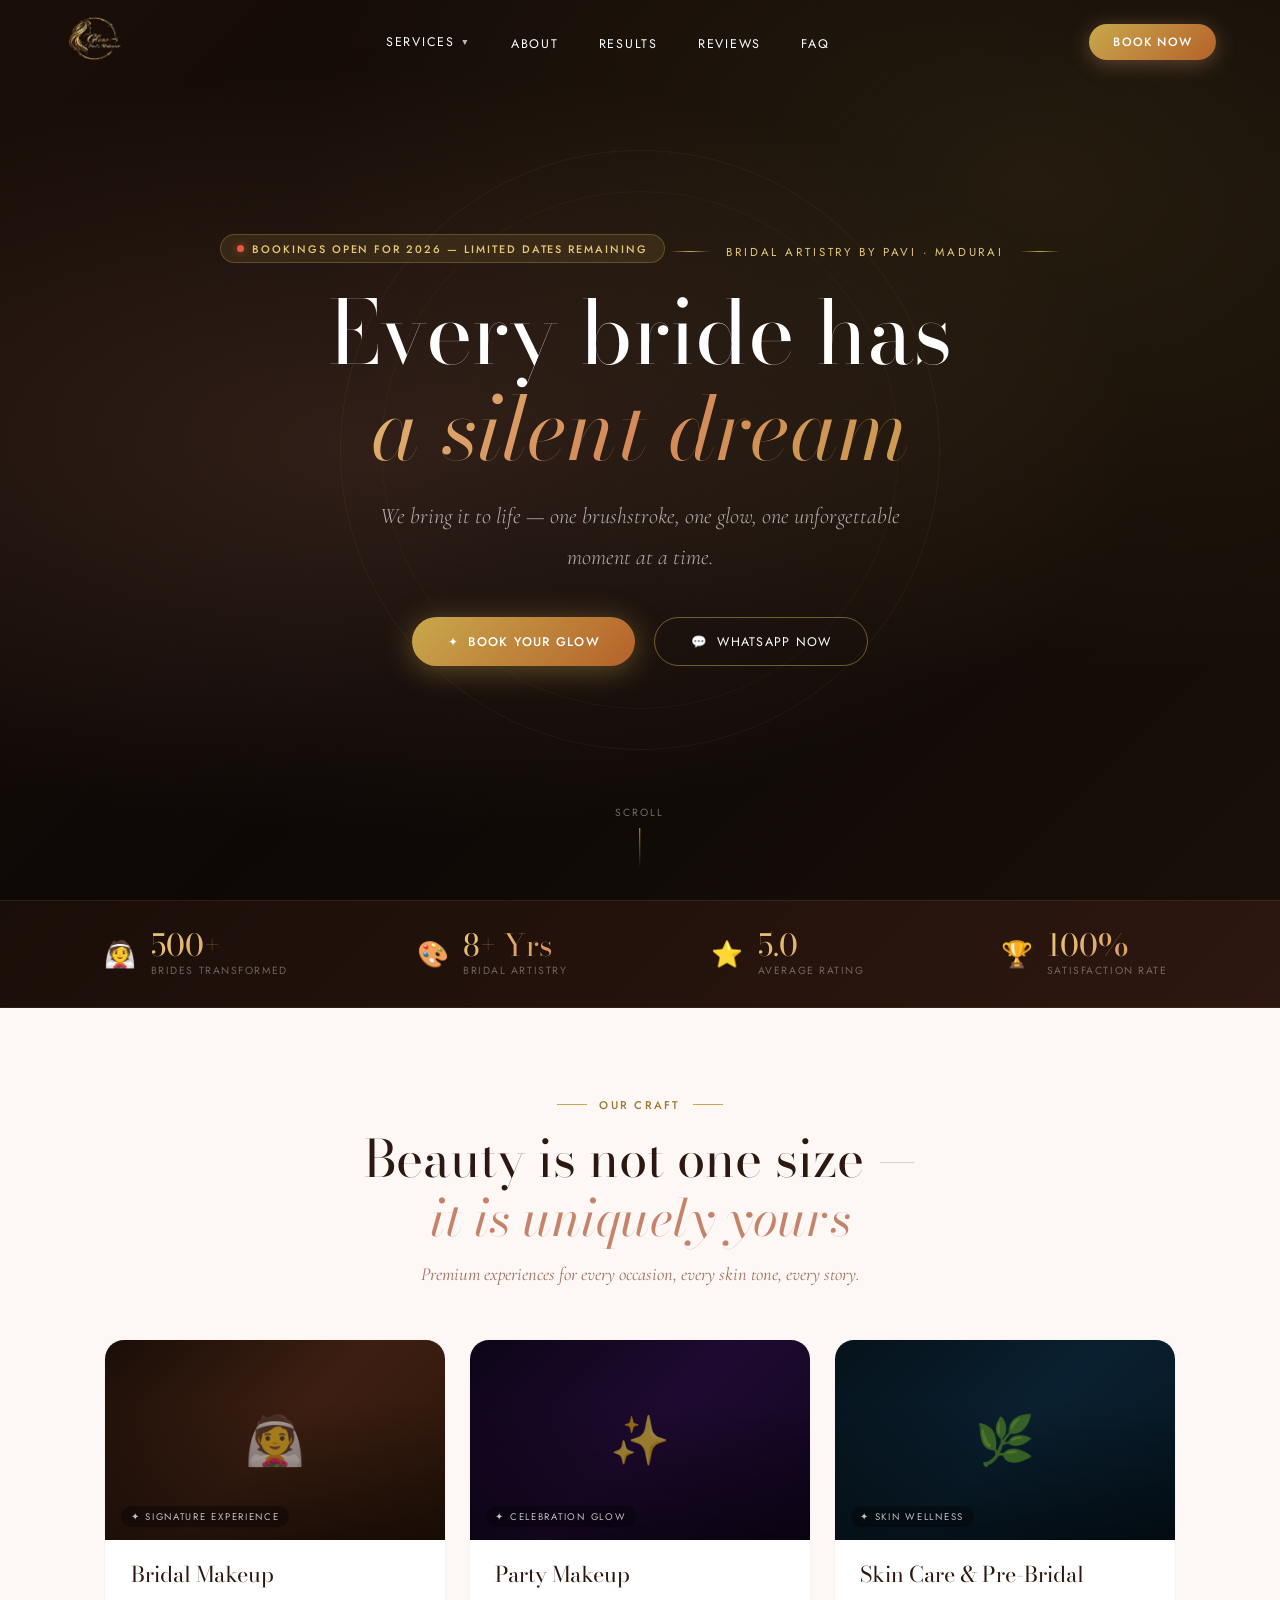
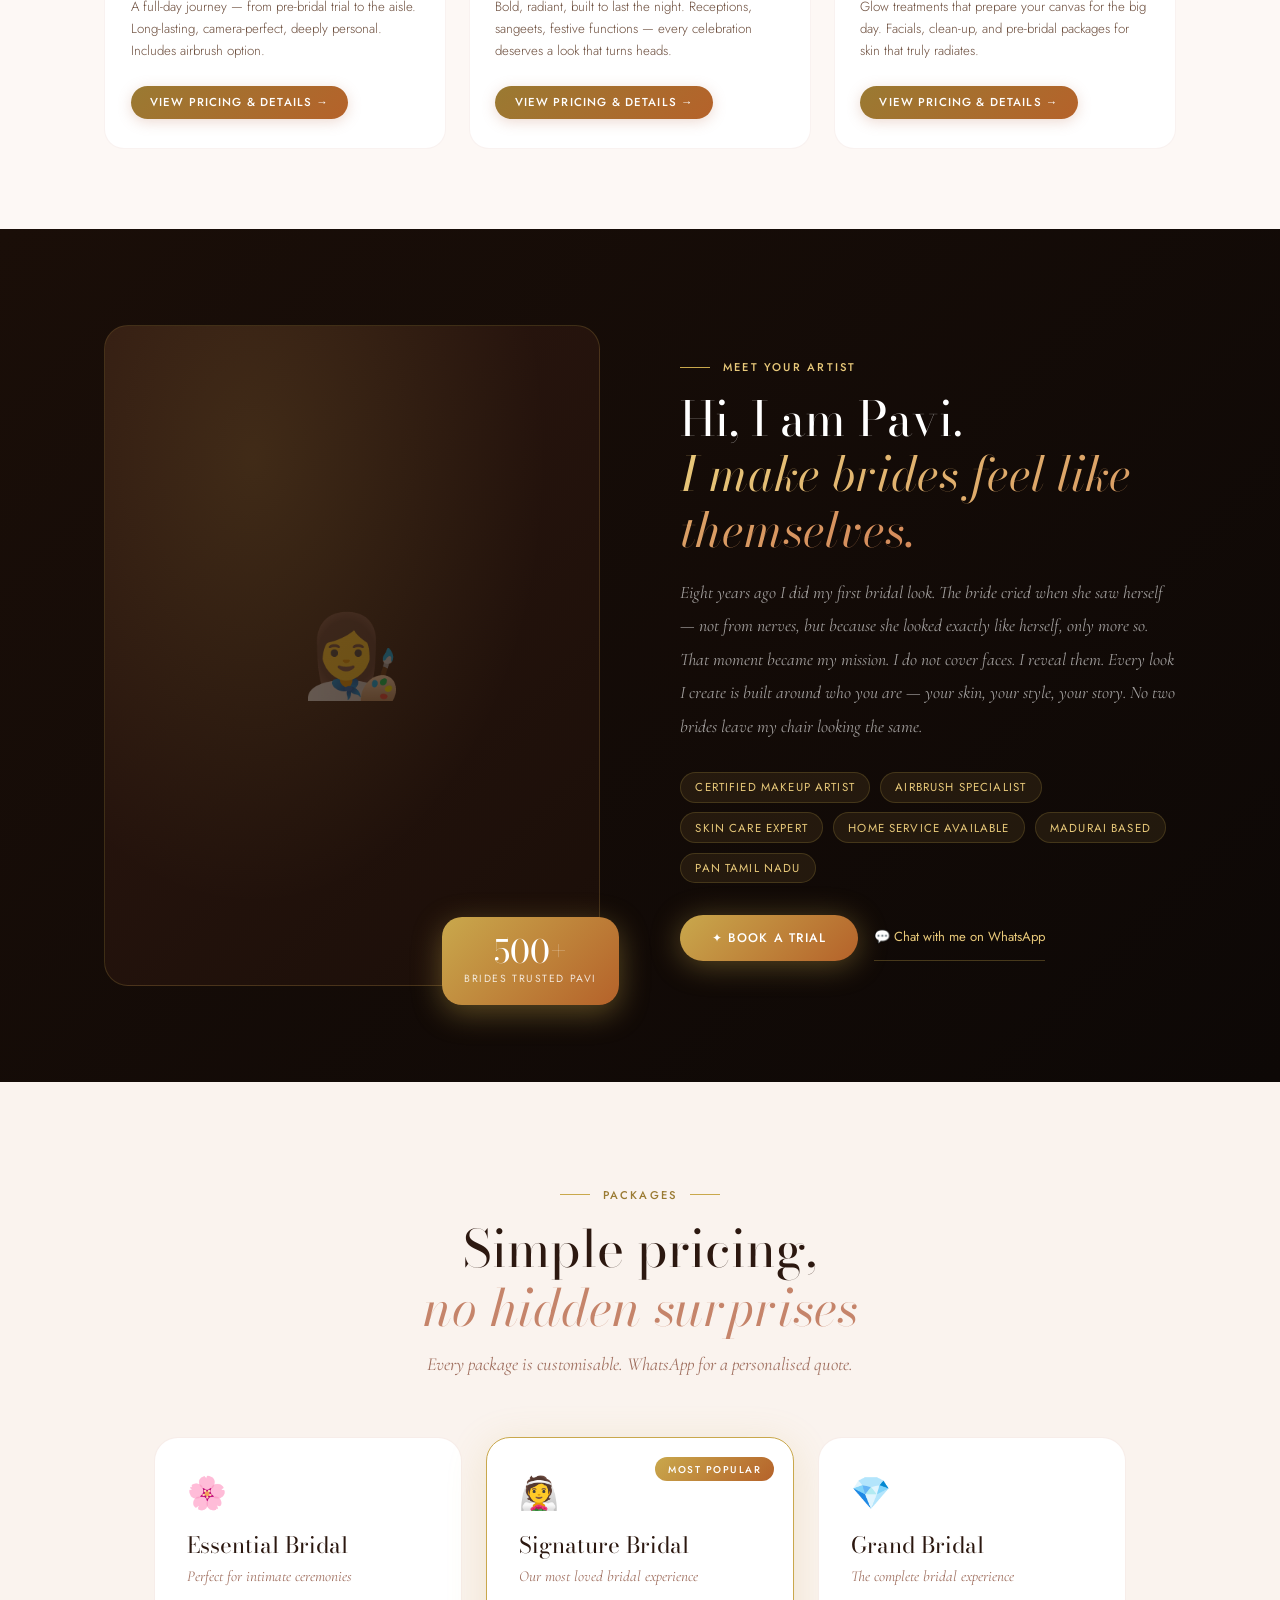
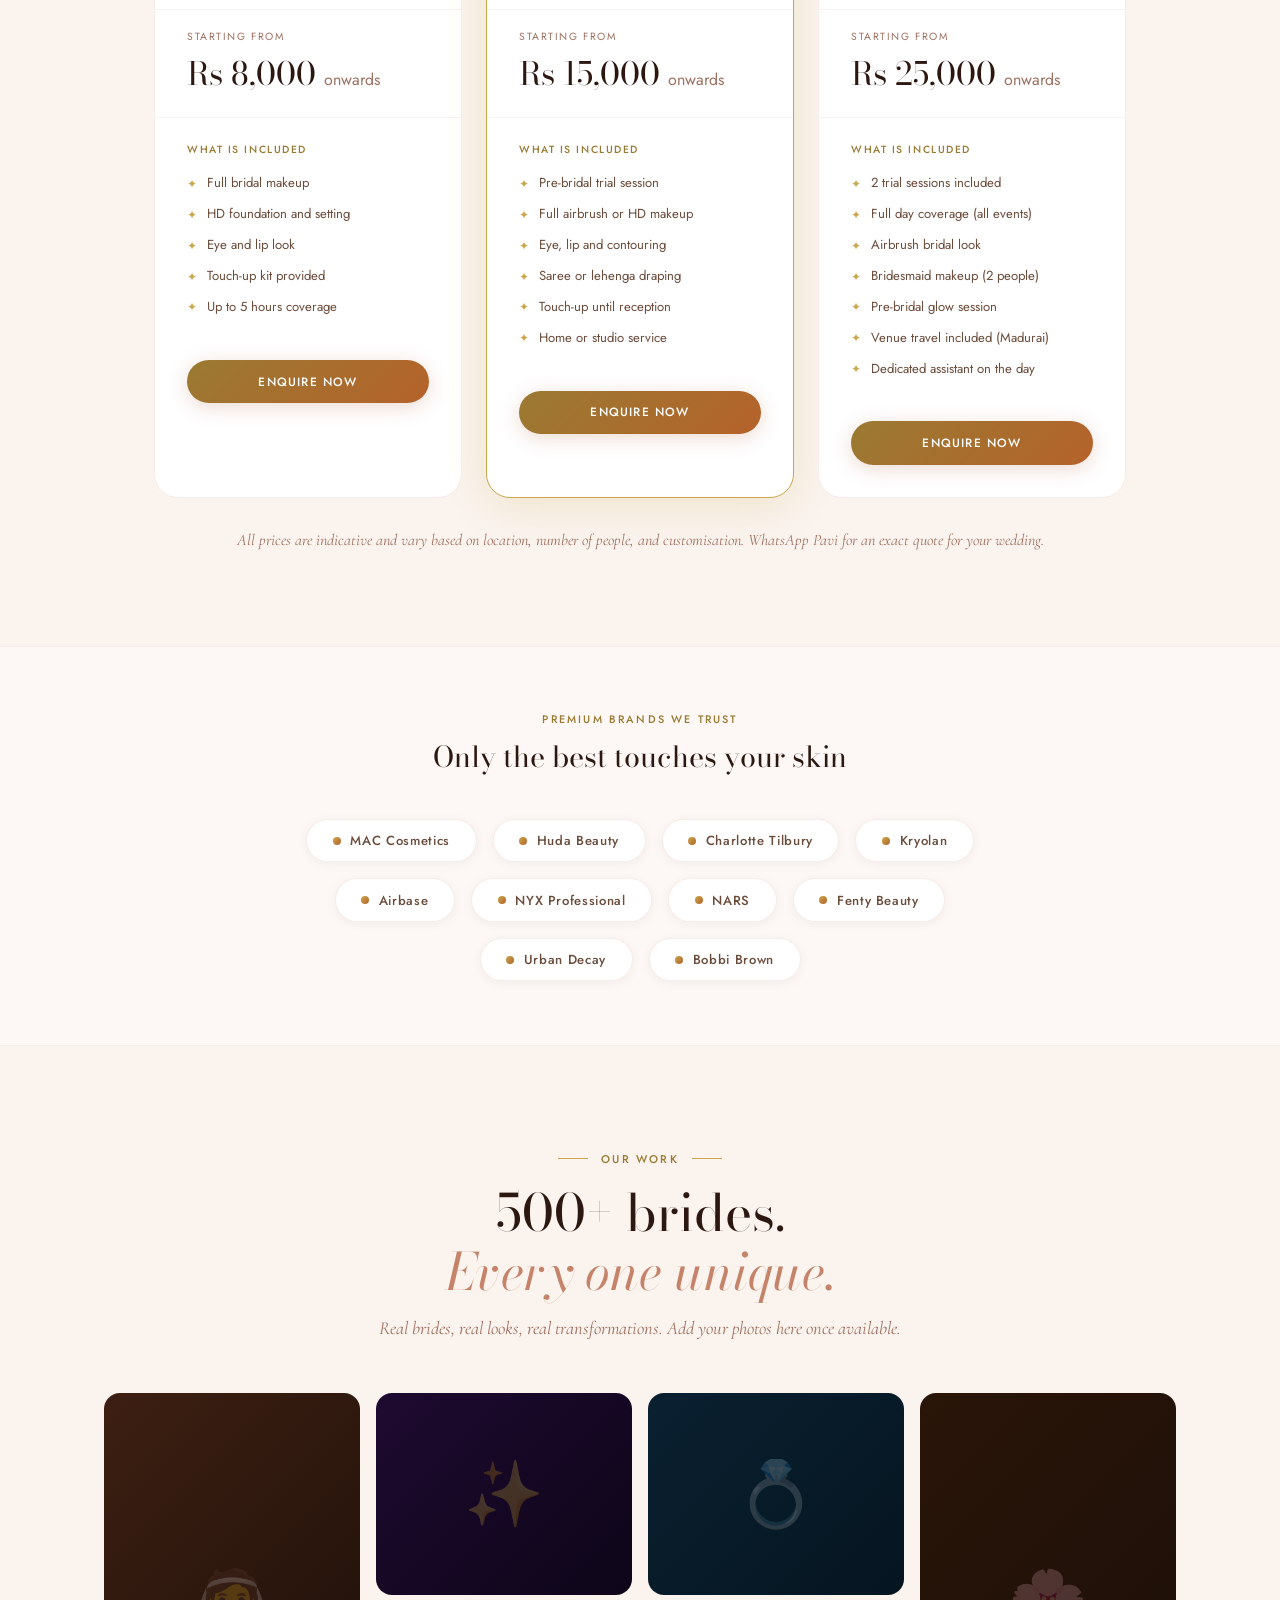
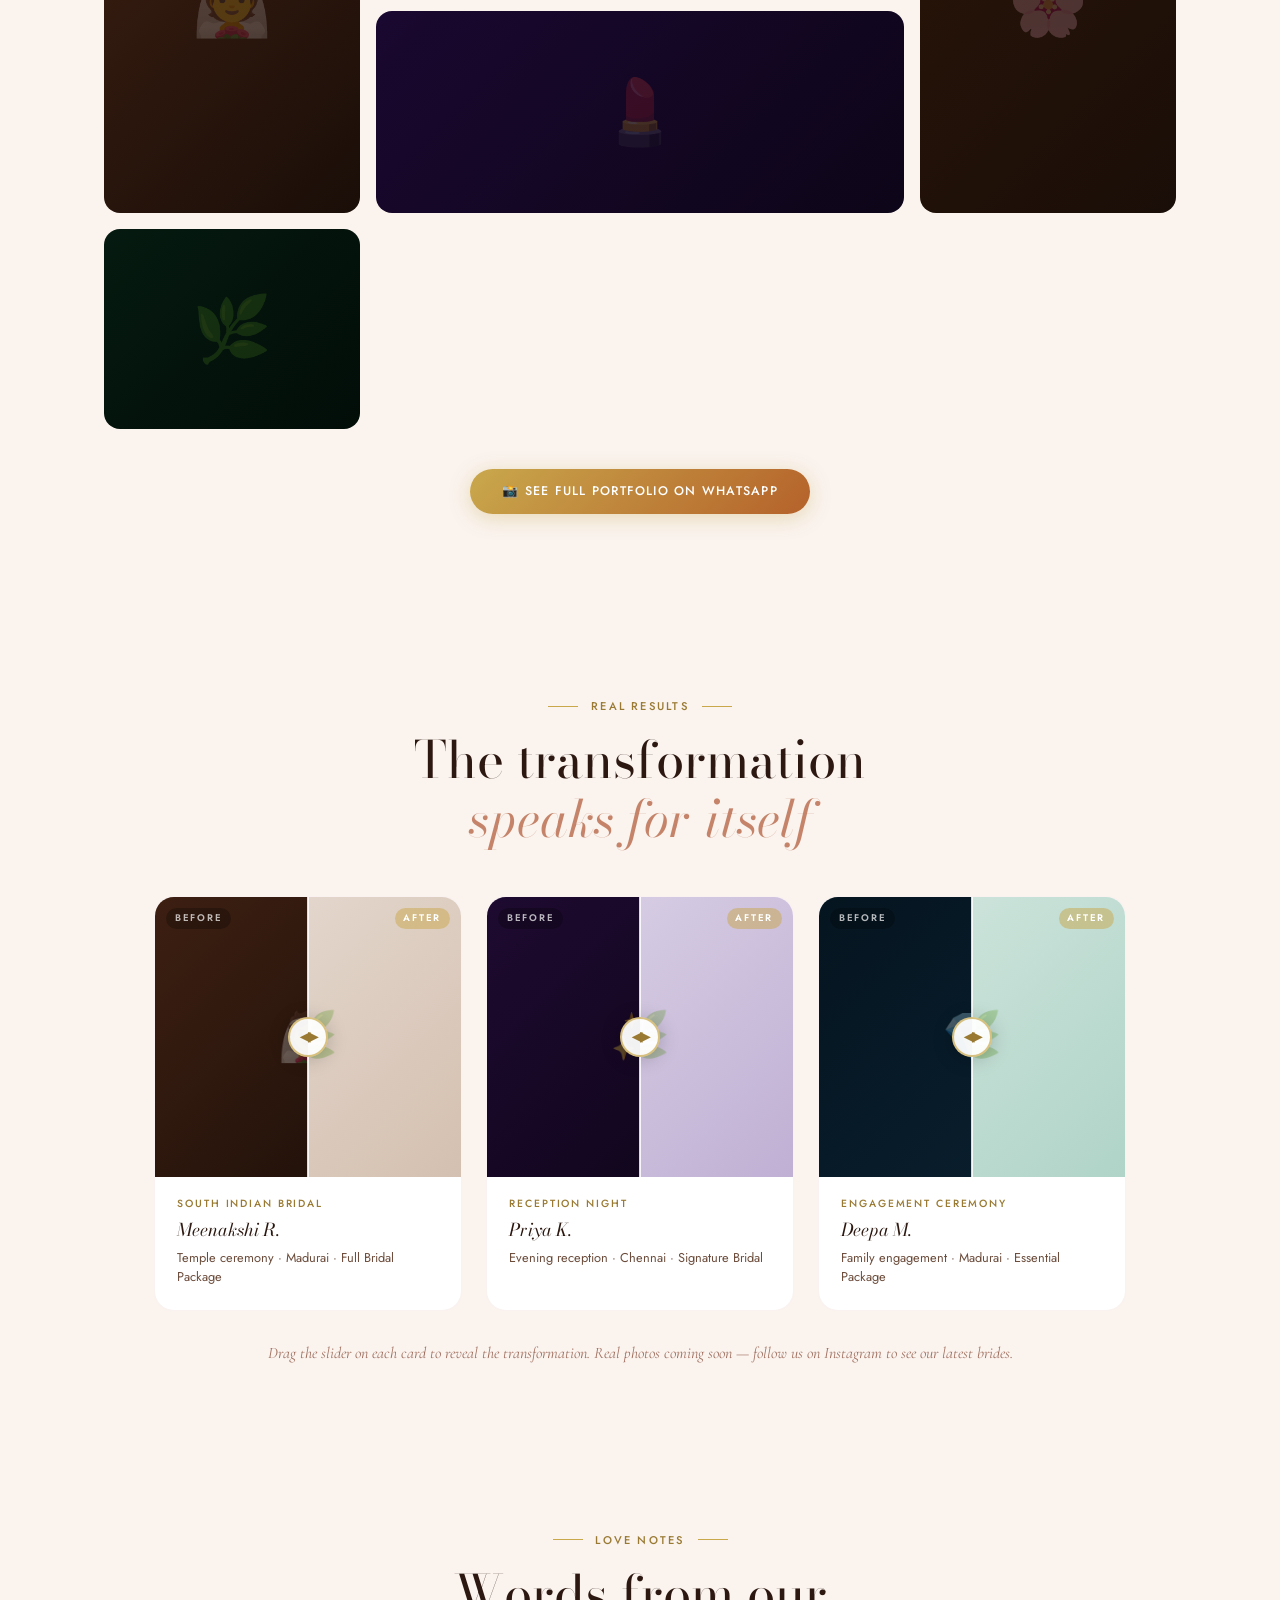
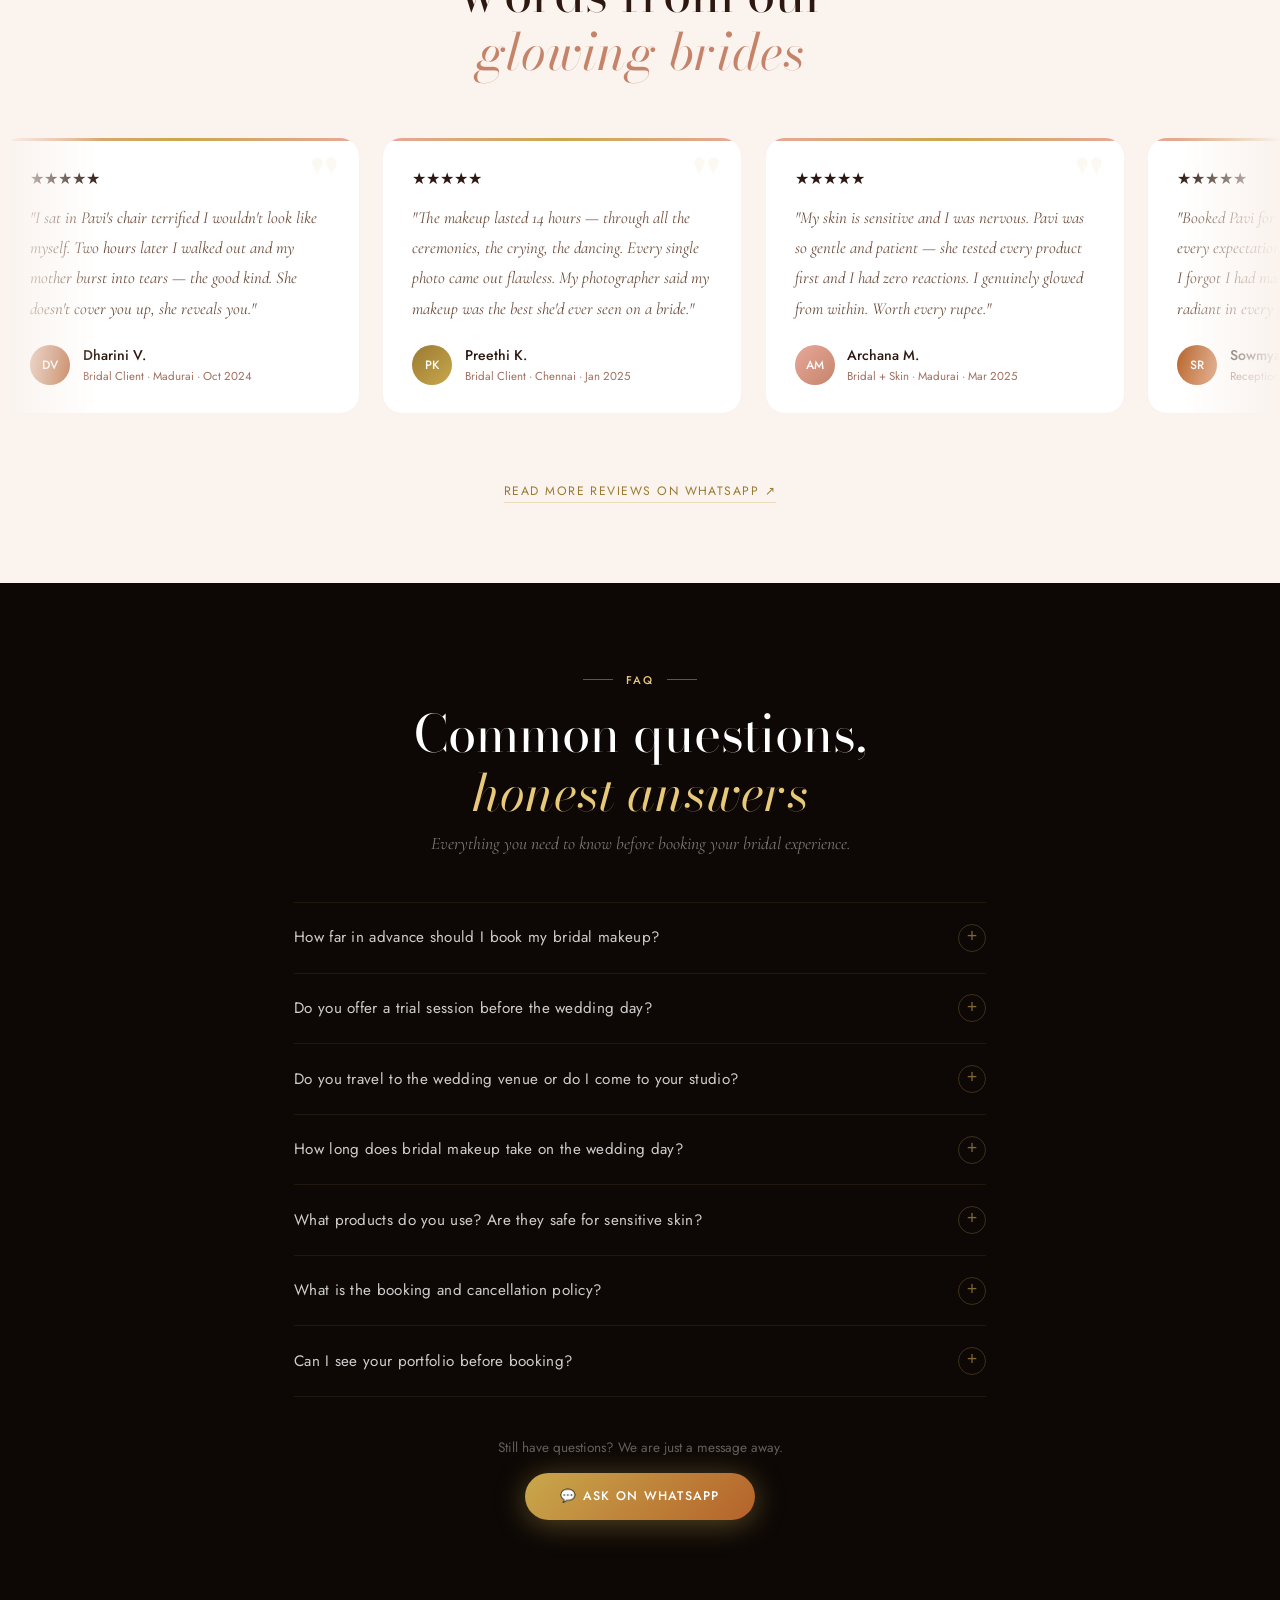
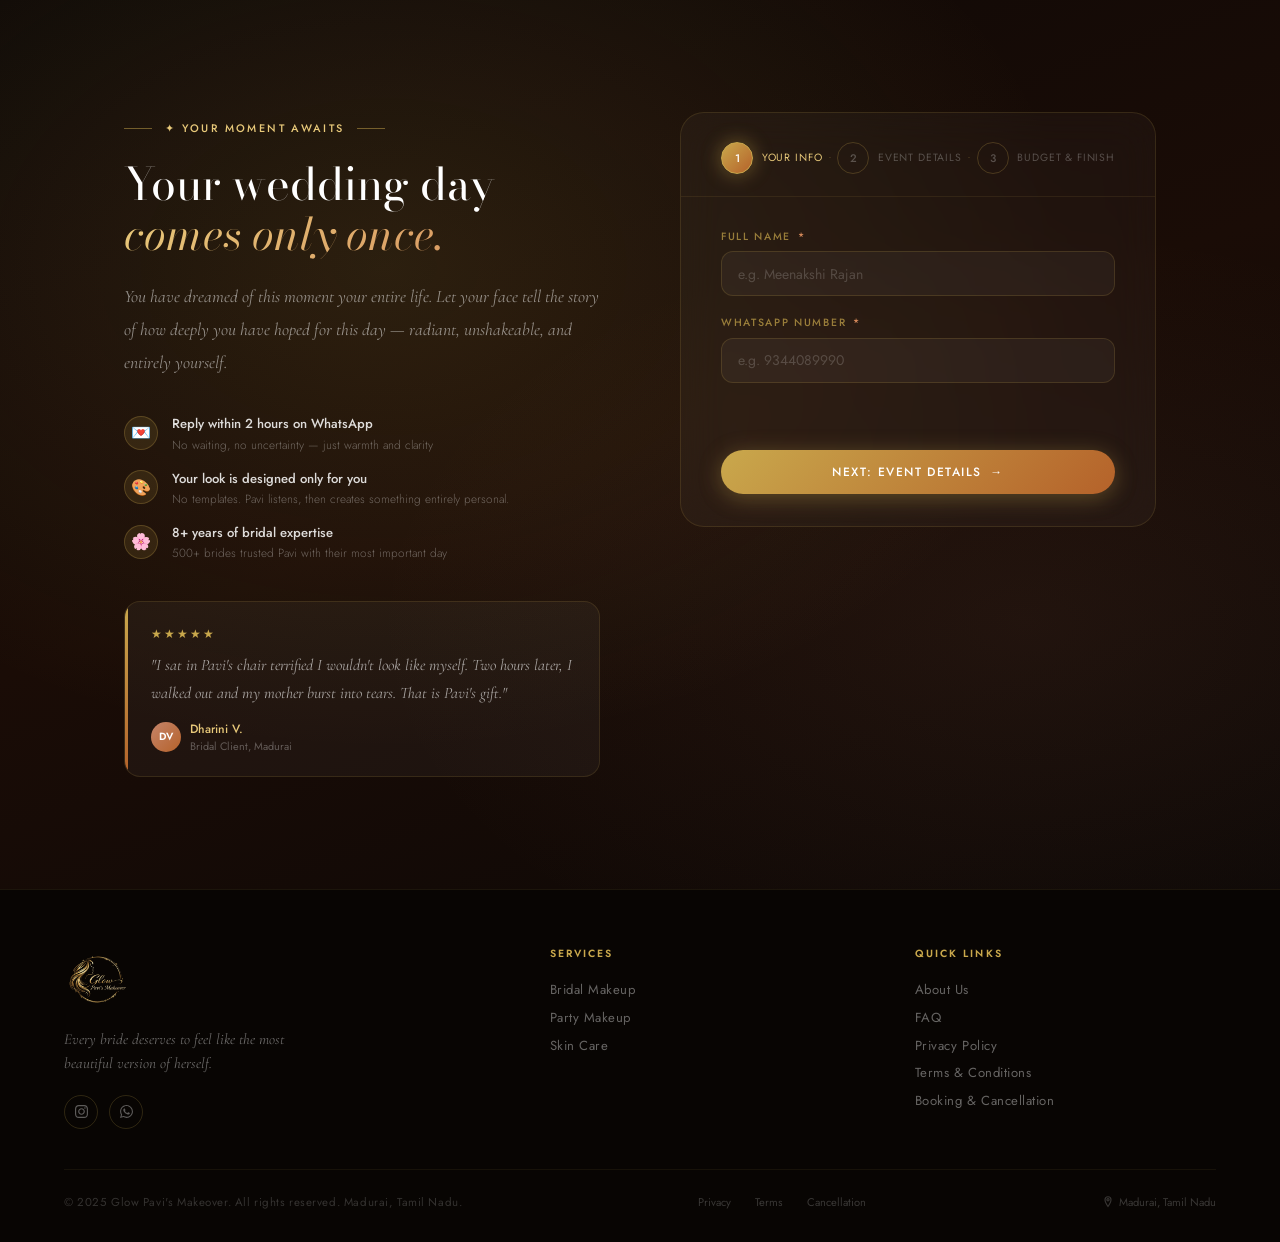
==== commit 2771e091: "new admin add 12:23AM" ====
--- a/index.html
+++ b/index.html
@@ -1525,5 +1525,6 @@
   setTimeout(() => window.open(`https://wa.me/919344089990?text=${msg}`, '_blank'), 1400);
 }
 </script>
+<script src="./supabase-loader.js"></script>
 </body>
 </html>
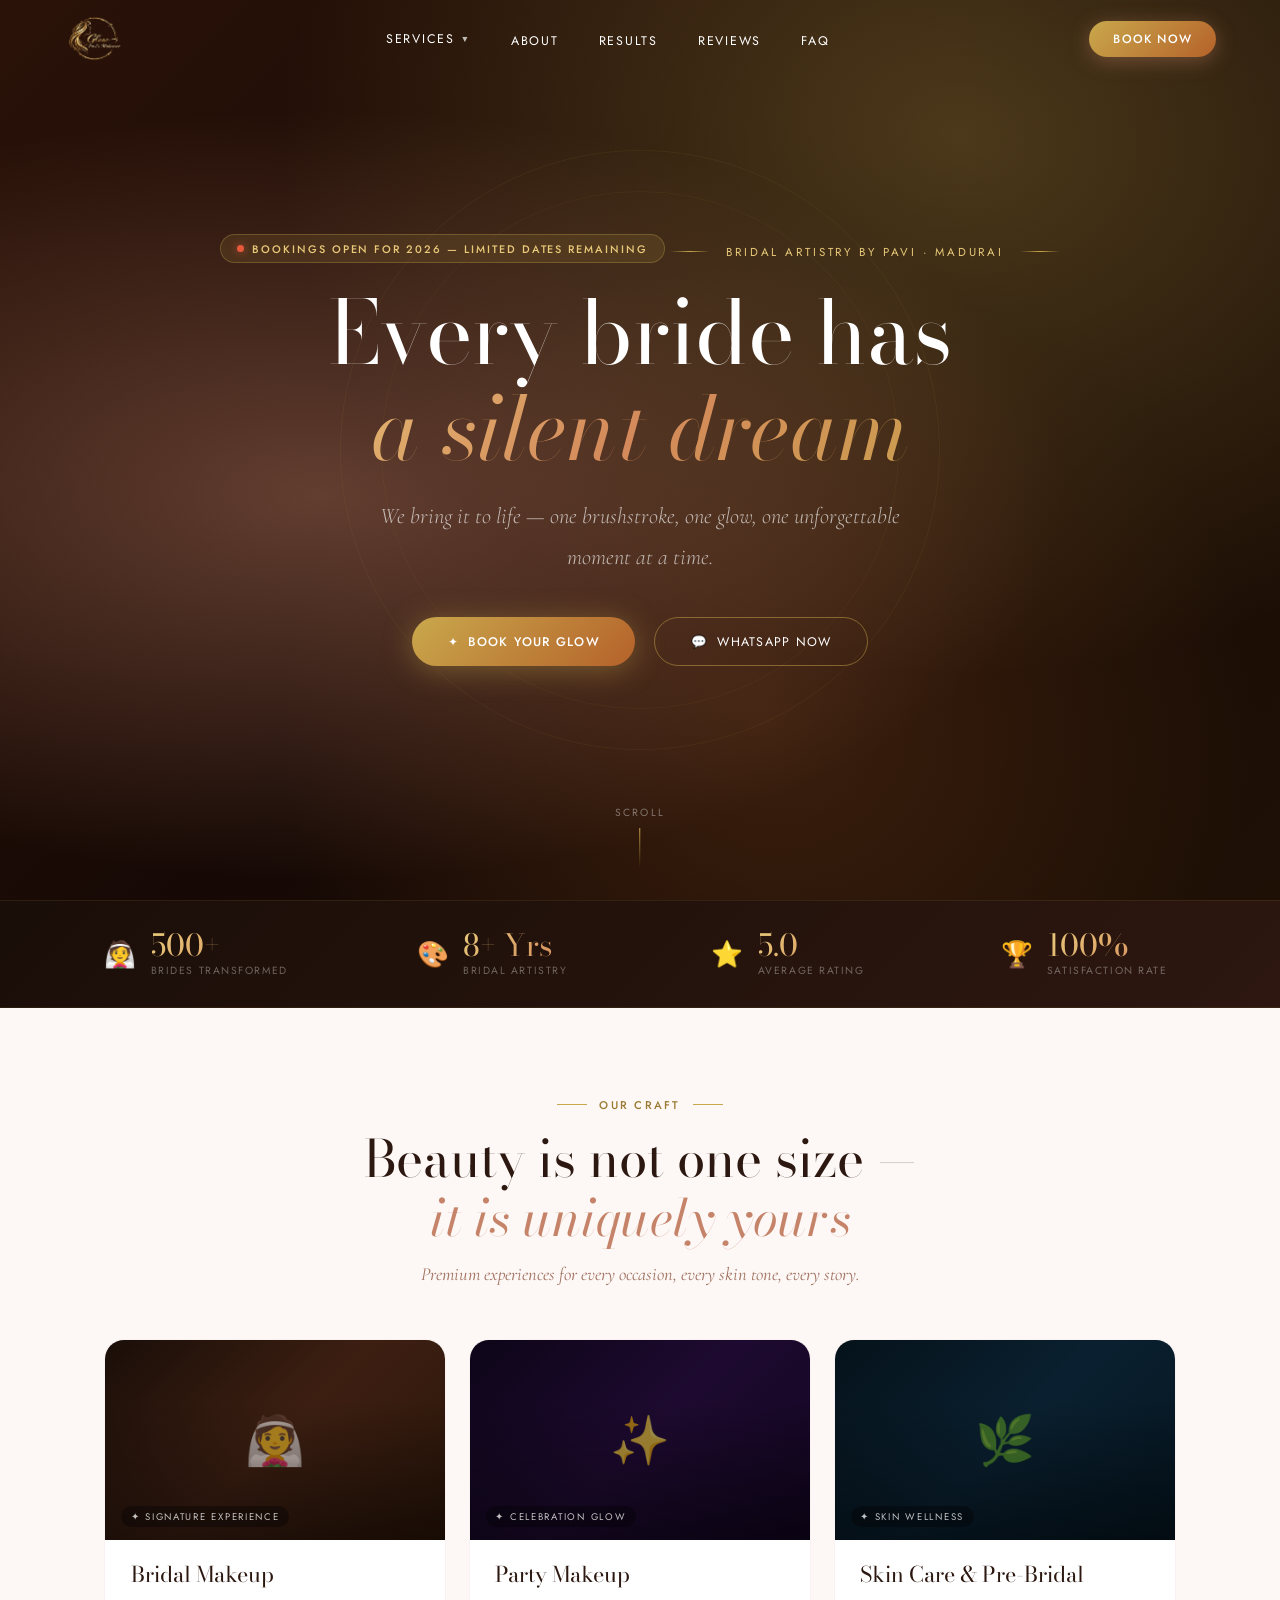
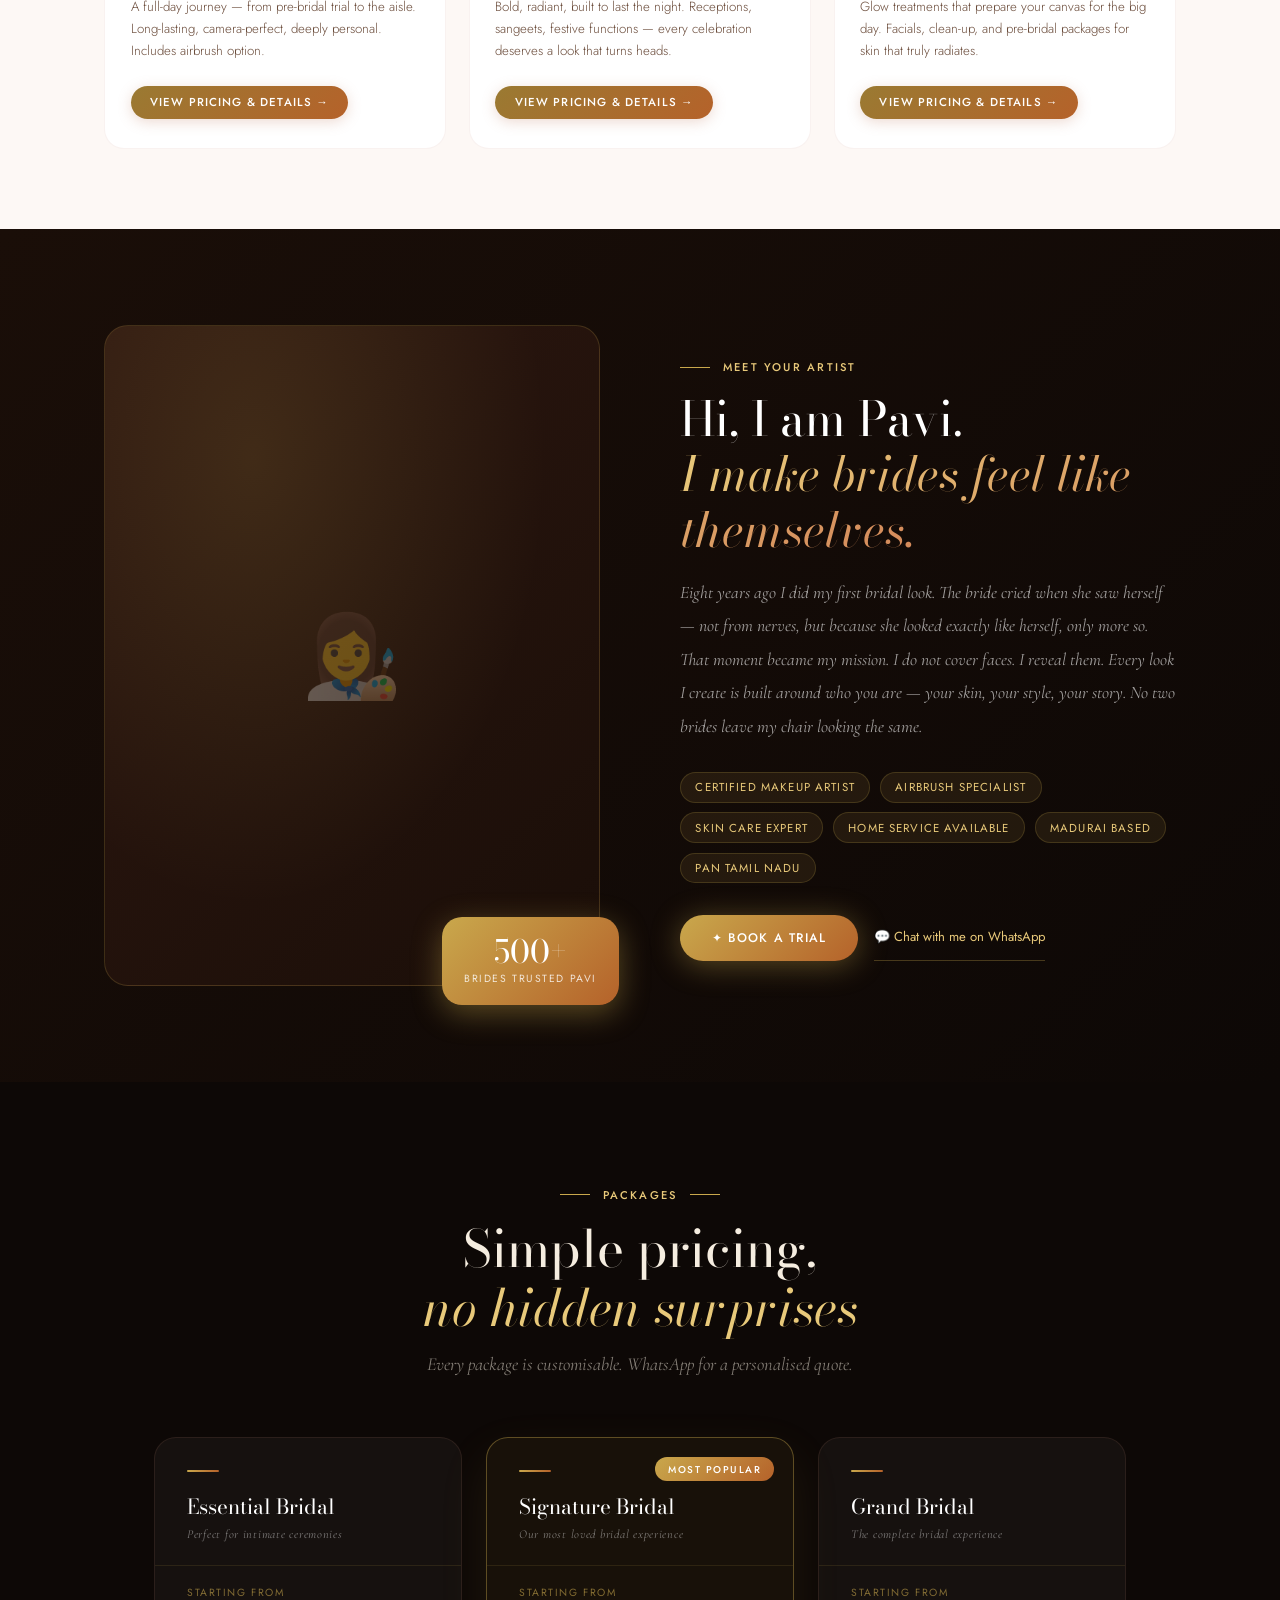
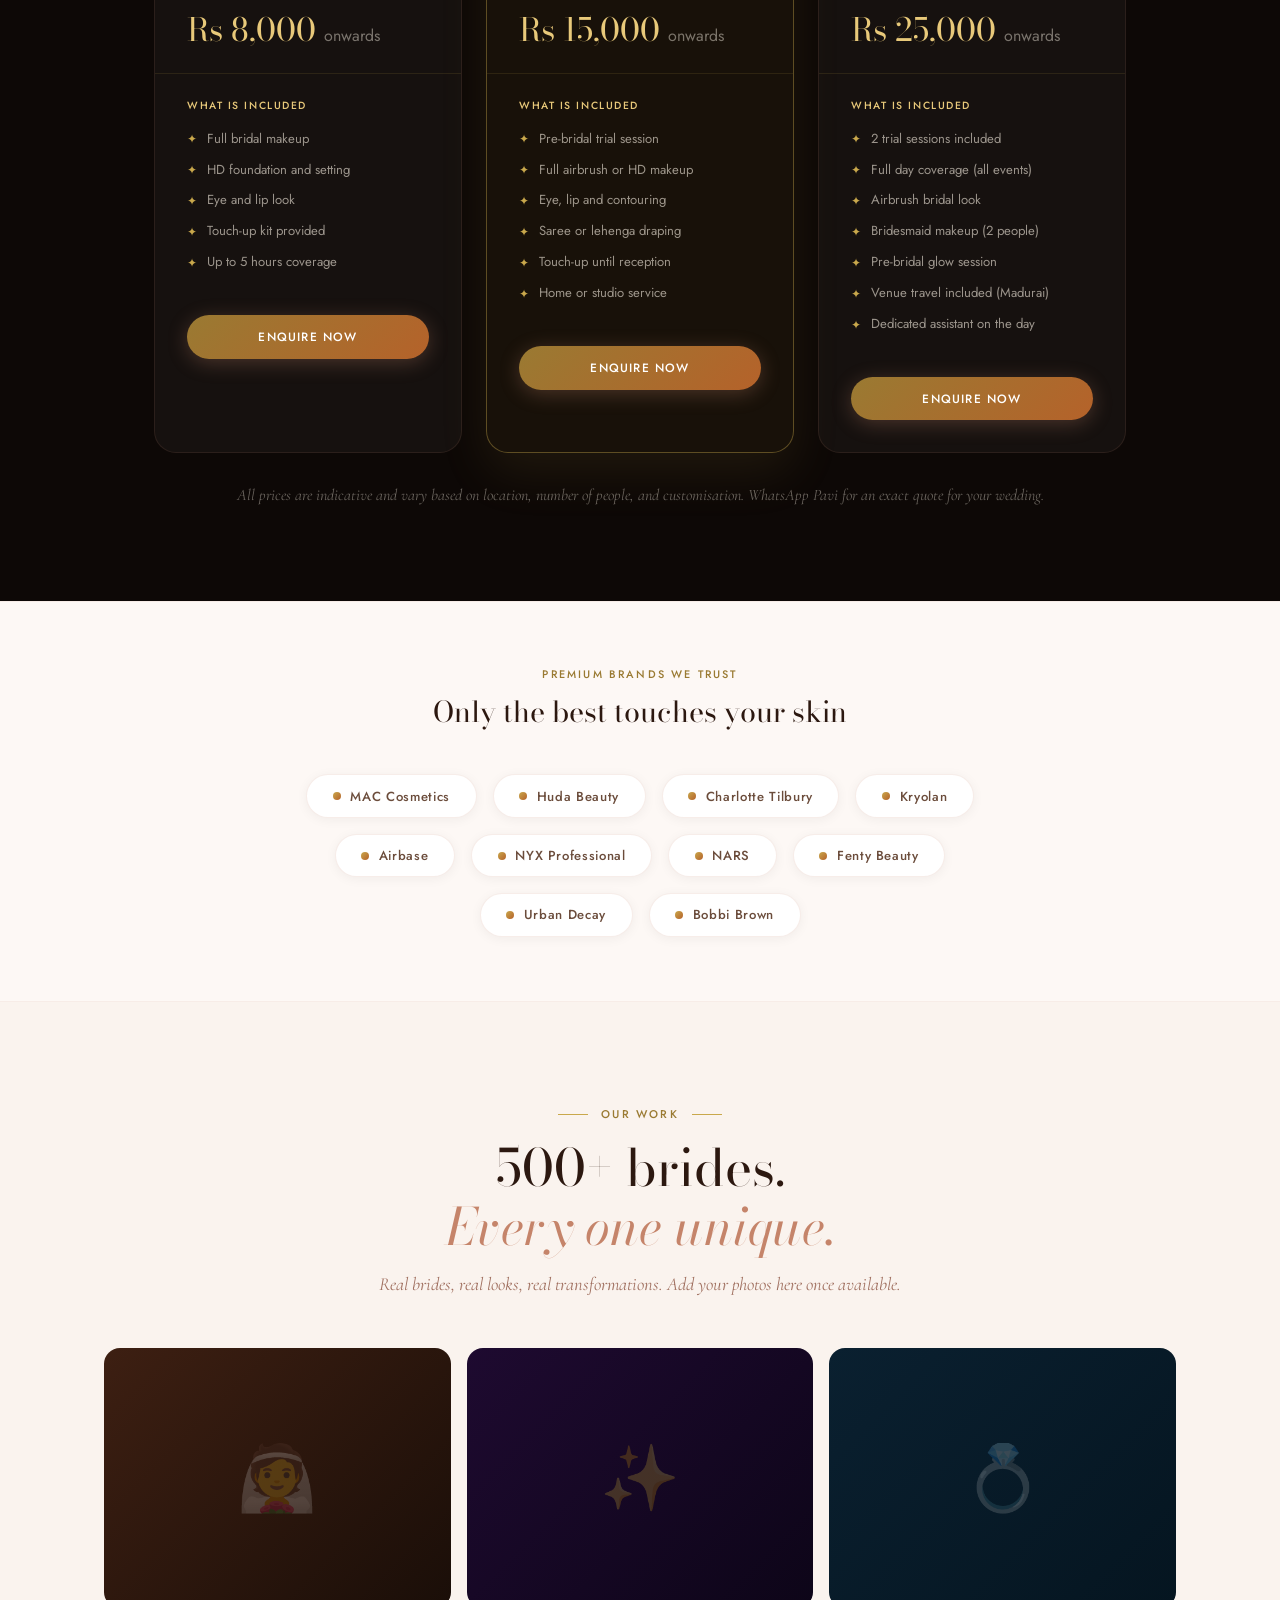
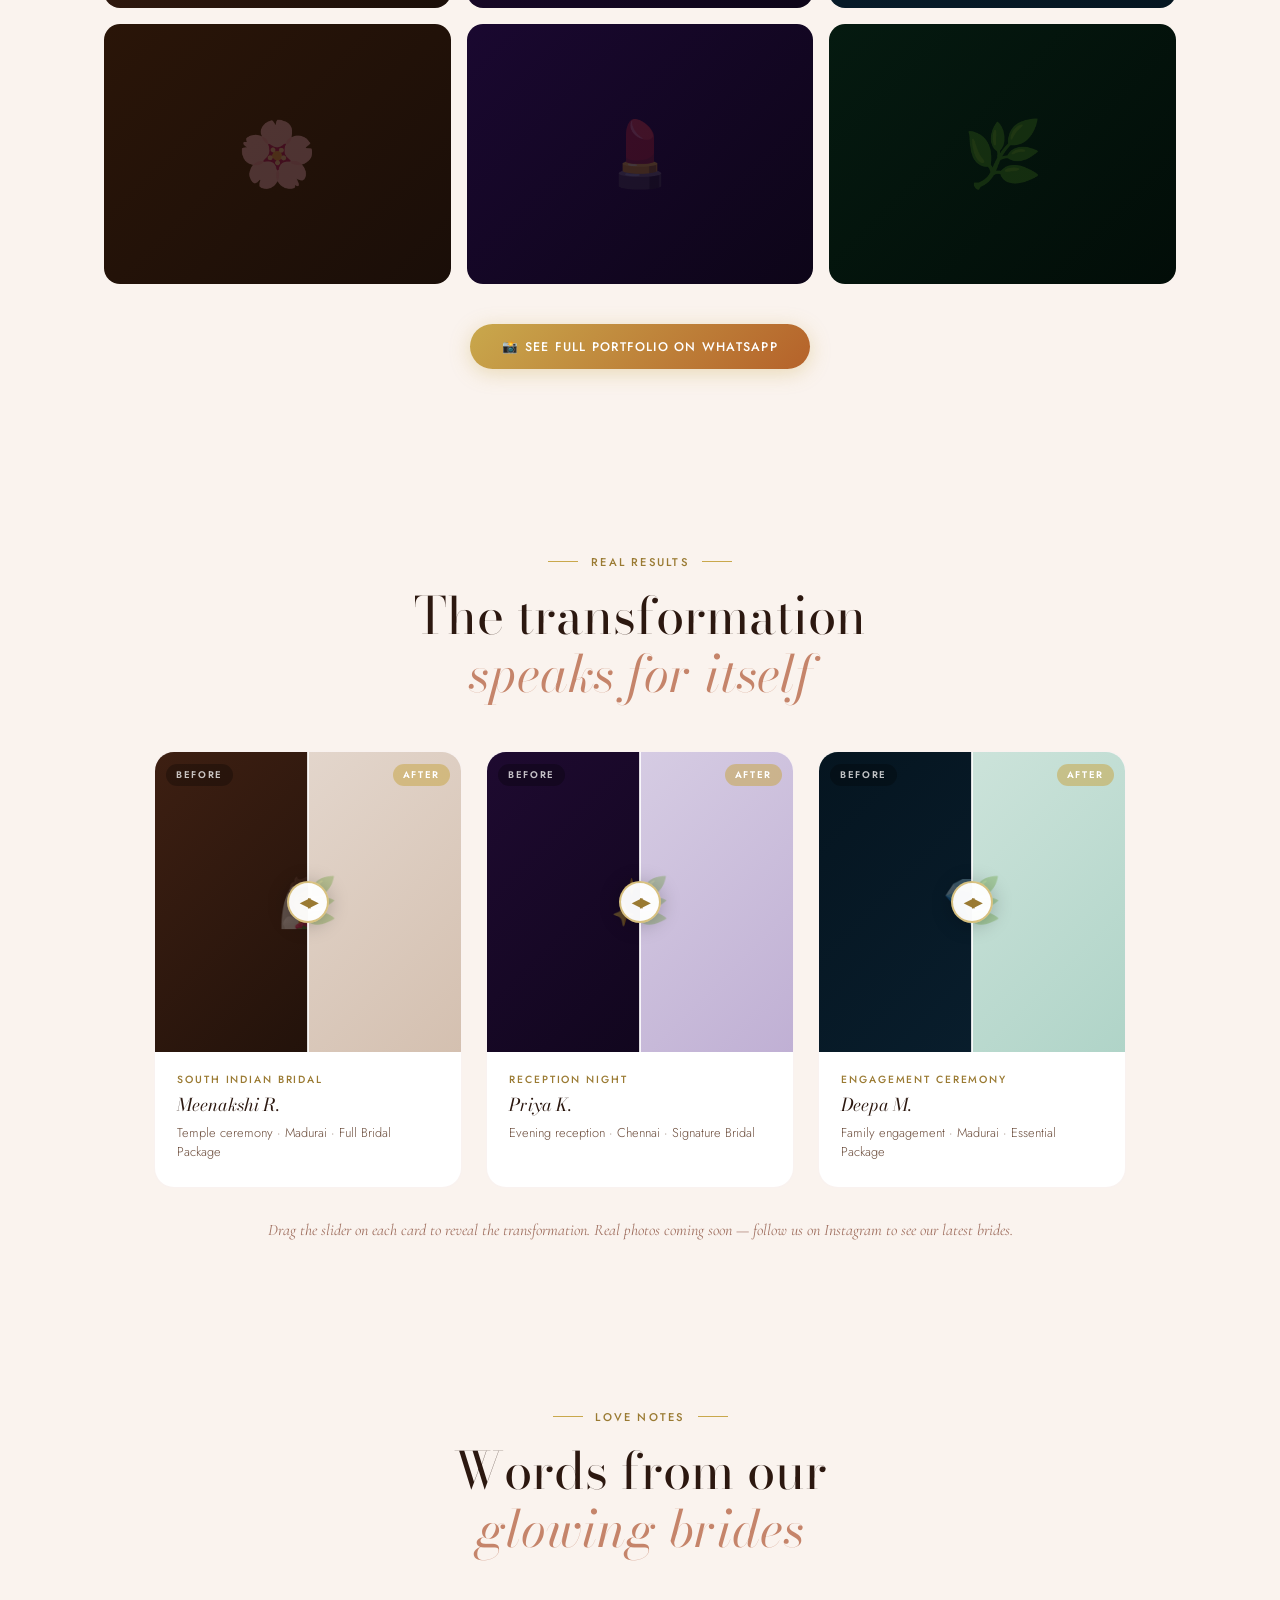
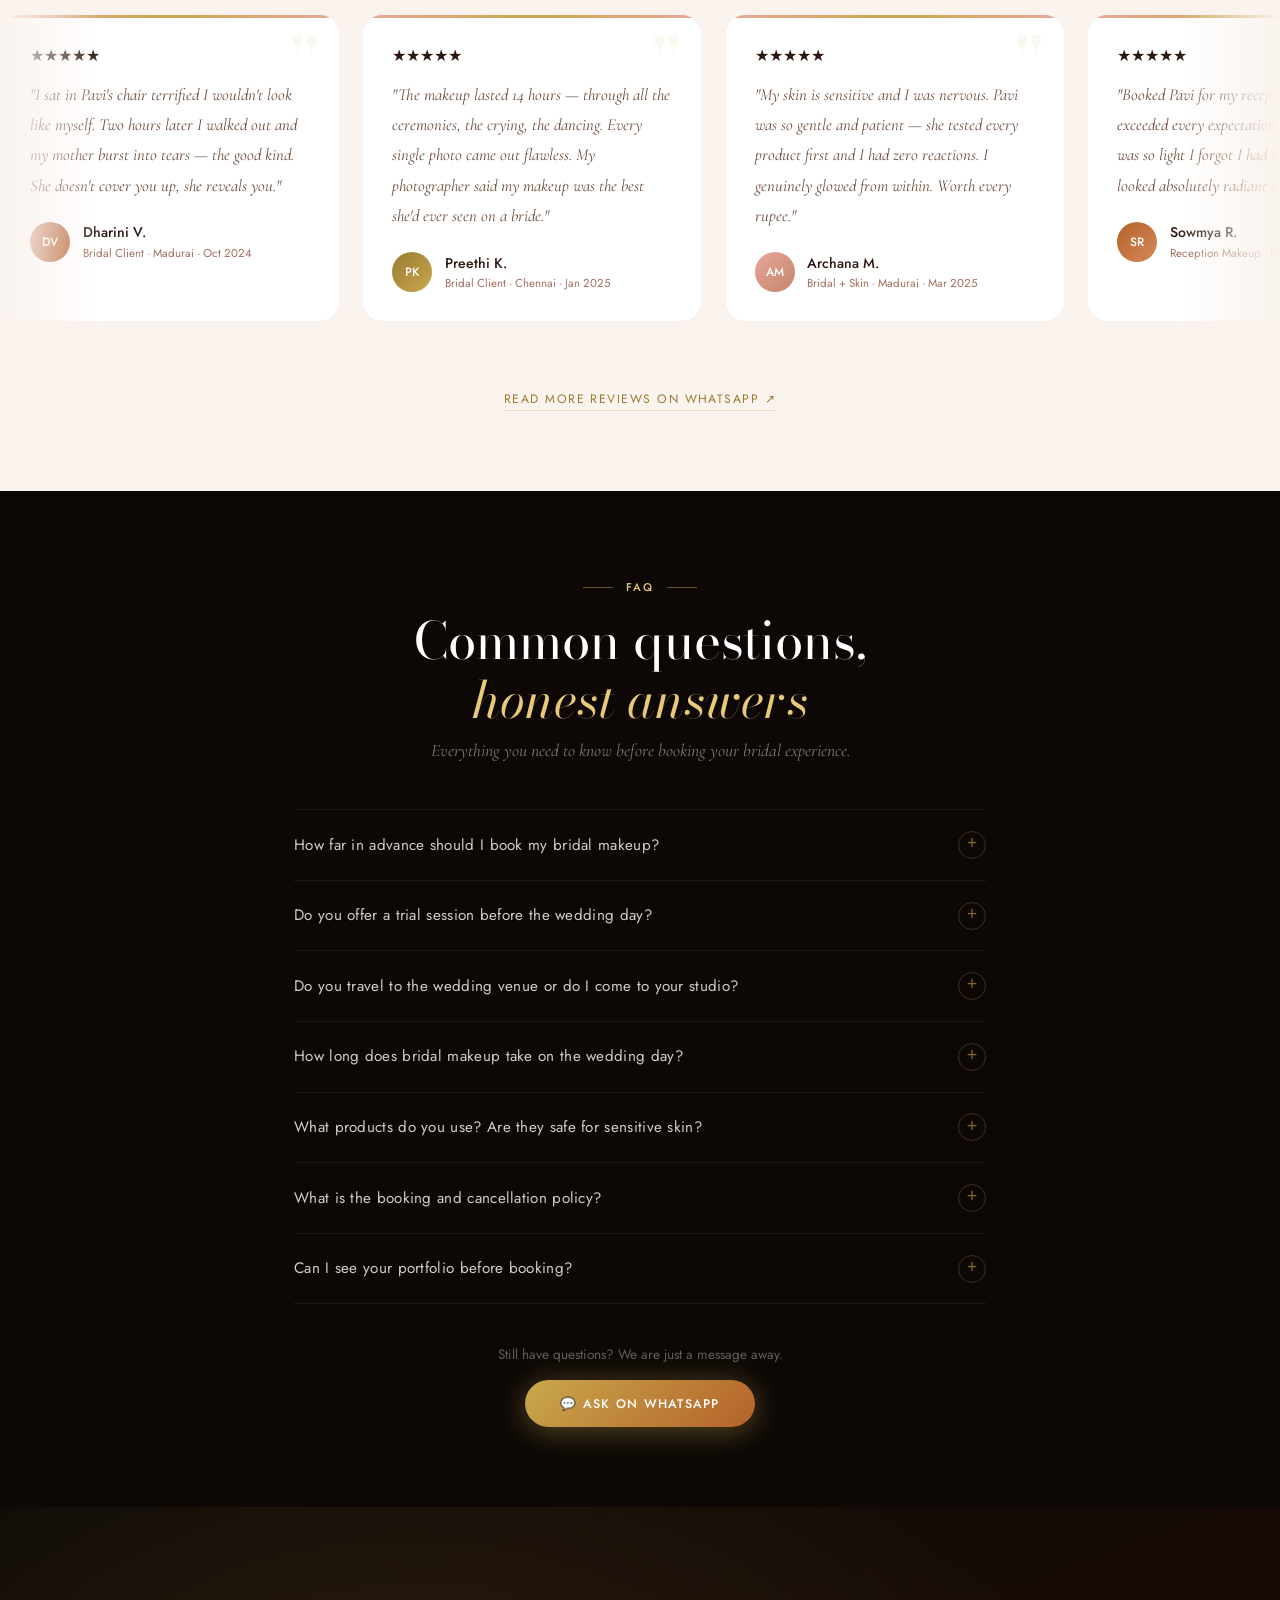
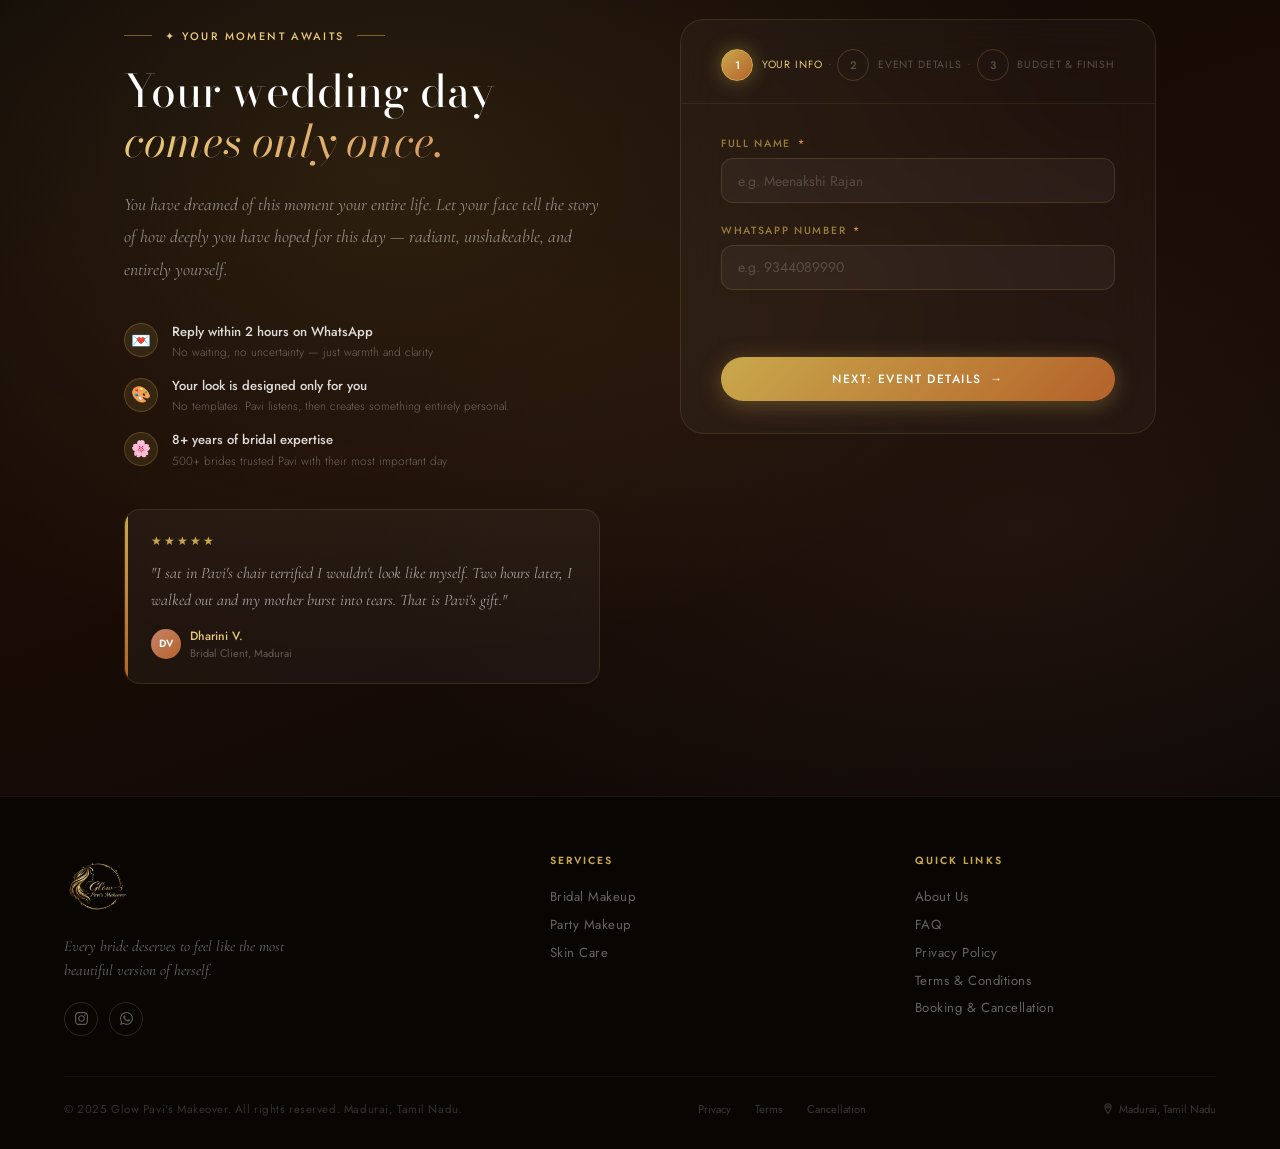
==== commit ec7d6f49: "update all pages 20-4026 monday" ====
--- a/index.html
+++ b/index.html
@@ -24,52 +24,19 @@
   html{scroll-behavior:smooth;overflow-x:hidden}
   body{font-family:'Jost',sans-serif;background:var(--off-white);color:var(--text-dark);overflow-x:hidden}
 
-  /* ===== NAV ===== */
-  
-  
-  
-  
-  
-  
-  
-  
-  
-  
-  
-  
-  
-  
-  
-  
-  
-  
-  
-  
-  
-  
-  
-  
-  
-  
-  
-  
-  
-  
-  
-  
-  
-  
-  
-
   /* ===== STICKY CTA (mobile) ===== */
-  
-  
-  
-  
 
   /* ===== HERO ===== */
-  #hero{height:100vh;min-height:680px;position:relative;display:flex;align-items:center;justify-content:center;overflow:hidden;background:#0d0806}
-  .hero-bg{position:absolute;inset:0;background:radial-gradient(ellipse at 30% 50%,rgba(197,132,106,0.18) 0%,transparent 60%),radial-gradient(ellipse at 80% 20%,rgba(201,168,76,0.12) 0%,transparent 50%),linear-gradient(135deg,#1a0e08,#0d0806,#180f08);z-index:0}
+  #hero{height:100vh;min-height:680px;position:relative;display:flex;align-items:center;justify-content:center;overflow:hidden;background:#160905}
+
+  /* FIX 1: Enhanced hero background — richer, more vibrant gradients for visual depth */
+  .hero-bg{position:absolute;inset:0;background:
+    radial-gradient(ellipse at 25% 55%,rgba(197,132,106,0.42) 0%,transparent 55%),
+    radial-gradient(ellipse at 75% 15%,rgba(201,168,76,0.30) 0%,transparent 50%),
+    radial-gradient(ellipse at 60% 80%,rgba(181,98,42,0.22) 0%,transparent 45%),
+    linear-gradient(135deg,#2a1208,#160905,#1e1005);
+    z-index:0}
+
   .hero-particles{position:absolute;inset:0;z-index:1;pointer-events:none}
   .particle{position:absolute;width:2px;height:2px;background:var(--gold-light);border-radius:50%;animation:float-particle linear infinite;opacity:0}
   .hero-content{position:relative;z-index:3;text-align:center;max-width:920px;padding:2rem}
@@ -80,9 +47,13 @@
   .urgency-dot{width:7px;height:7px;border-radius:50%;background:#E8593C;box-shadow:0 0 8px rgba(232,89,60,0.7);animation:pulse-dot 1.5s ease-in-out infinite}
   @keyframes pulse-dot{0%,100%{transform:scale(1);box-shadow:0 0 8px rgba(232,89,60,0.7)}50%{transform:scale(1.3);box-shadow:0 0 16px rgba(232,89,60,0.5)}}
   .urgency-badge span{font-size:0.68rem;letter-spacing:0.18em;text-transform:uppercase;color:var(--gold-light);font-weight:500}
-  .hero-title{font-family:'Bodoni Moda',serif;font-size:clamp(2.8rem,7vw,5.5rem);font-weight:400;line-height:1.1;color:var(--white);margin-bottom:1.2rem;opacity:0;animation:fadeUp 1s 0.8s forwards}
+
+  /* FIX 1: Warmer hero title — cream instead of pure white for elegant contrast */
+  .hero-title{font-family:'Bodoni Moda',serif;font-size:clamp(2.8rem,7vw,5.5rem);font-weight:400;line-height:1.1;color:#F5EDE0;margin-bottom:1.2rem;opacity:0;animation:fadeUp 1s 0.8s forwards}
   .hero-title em{font-style:italic;background:linear-gradient(135deg,var(--gold-light),var(--copper-light),var(--gold));-webkit-background-clip:text;-webkit-text-fill-color:transparent;background-clip:text;display:block}
-  .hero-subtitle{font-family:'Cormorant Garamond',serif;font-size:clamp(1rem,2.5vw,1.4rem);font-weight:300;color:rgba(255,255,255,0.65);line-height:1.8;max-width:580px;margin:0 auto 2.5rem;opacity:0;animation:fadeUp 1s 1.1s forwards;font-style:italic}
+
+  /* FIX 1: Warmer subtitle tone — matches the golden-cream palette */
+  .hero-subtitle{font-family:'Cormorant Garamond',serif;font-size:clamp(1rem,2.5vw,1.4rem);font-weight:300;color:rgba(245,225,195,0.78);line-height:1.8;max-width:580px;margin:0 auto 2.5rem;opacity:0;animation:fadeUp 1s 1.1s forwards;font-style:italic}
   .hero-actions{display:flex;gap:1.2rem;justify-content:center;flex-wrap:wrap;opacity:0;animation:fadeUp 1s 1.4s forwards}
   .btn-primary{background:linear-gradient(135deg,var(--gold),var(--copper));color:var(--white);padding:0.9rem 2.2rem;border-radius:50px;text-decoration:none;font-size:0.78rem;font-weight:500;letter-spacing:0.1em;text-transform:uppercase;transition:all 0.4s;box-shadow:0 4px 30px rgba(201,168,76,0.4);border:none;cursor:pointer;display:inline-flex;align-items:center;gap:0.6rem}
   .btn-primary:hover{transform:translateY(-3px);box-shadow:0 12px 40px rgba(201,168,76,0.5)}
@@ -91,8 +62,10 @@
   .hero-scroll{position:absolute;bottom:2rem;left:50%;transform:translateX(-50%);display:flex;flex-direction:column;align-items:center;gap:0.5rem;opacity:0;animation:fadeIn 1s 2s forwards}
   .scroll-text{font-size:0.65rem;letter-spacing:0.2em;text-transform:uppercase;color:rgba(255,255,255,0.4)}
   .scroll-dot{width:1px;height:40px;background:linear-gradient(180deg,var(--gold),transparent);animation:scroll-pulse 2s ease-in-out infinite}
-  .hero-ornament{position:absolute;width:600px;height:600px;border-radius:50%;border:1px solid rgba(201,168,76,0.08);top:50%;left:50%;transform:translate(-50%,-50%);z-index:1;animation:slow-rotate 30s linear infinite}
-  .hero-ornament::before{content:'';position:absolute;inset:40px;border-radius:50%;border:1px solid rgba(201,168,76,0.06)}
+
+  /* FIX 1: More visible ornament rings for atmospheric depth */
+  .hero-ornament{position:absolute;width:700px;height:700px;border-radius:50%;border:1px solid rgba(201,168,76,0.18);top:50%;left:50%;transform:translate(-50%,-50%);z-index:1;animation:slow-rotate 30s linear infinite}
+  .hero-ornament::before{content:'';position:absolute;inset:40px;border-radius:50%;border:1px solid rgba(201,168,76,0.12)}
 
   /* ===== TRUST BAR ===== */
   .trust-bar{background:linear-gradient(135deg,#1a0e08,#2d1710);padding:1.8rem 4rem;display:grid;grid-template-columns:repeat(4,1fr);gap:2rem;border-top:1px solid rgba(201,168,76,0.1);border-bottom:1px solid rgba(201,168,76,0.1)}
@@ -138,7 +111,7 @@
   .bento-hover-reveal{position:absolute;top:0;left:0;right:0;height:3px;background:linear-gradient(90deg,var(--gold),var(--copper));opacity:0;transition:opacity 0.4s}
   .bento-card:hover .bento-hover-reveal{opacity:1}
 
-  /* ===== ABOUT ARTIST (NEW) ===== */
+  /* ===== ABOUT ARTIST ===== */
   #about{background:linear-gradient(135deg,#1a0e08,#0d0806);padding:6rem 0}
   .about-wrap{display:grid;grid-template-columns:1fr 1fr;gap:5rem;align-items:center;max-width:1200px;margin:0 auto;padding:0 4rem}
   .about-img-side{position:relative}
@@ -157,31 +130,43 @@
   .about-tag{background:rgba(201,168,76,0.1);border:1px solid rgba(201,168,76,0.2);color:var(--gold-light);font-size:0.72rem;letter-spacing:0.1em;text-transform:uppercase;padding:0.4rem 0.9rem;border-radius:30px}
   .about-cta-row{display:flex;gap:1rem;flex-wrap:wrap}
 
-  /* ===== PACKAGES (NEW) ===== */
-  #packages{background:var(--cream);padding:6rem 0}
+  /* ===== PACKAGES — FIX 2: Full dark/black theme, no emojis ===== */
+  #packages{background:#0d0806;padding:6rem 0}
+  /* Scoped text overrides for dark background */
+  #packages .section-title{color:#F5EDE0}
+  #packages .section-title em{color:var(--gold-light)}
+  #packages .section-eyebrow span{color:var(--gold-light)}
+  #packages .eyebrow-line{background:var(--gold)}
+  #packages .services-subtitle{color:rgba(245,237,224,0.5)}
+
   .packages-intro{text-align:center;margin-bottom:3.5rem}
   .packages-grid{display:grid;grid-template-columns:repeat(3,1fr);gap:1.5rem;max-width:1100px;margin:0 auto;padding:0 4rem}
-  .pkg-card{border-radius:24px;overflow:hidden;background:var(--white);border:1px solid rgba(197,132,106,0.15);transition:transform 0.4s,box-shadow 0.4s;position:relative}
-  .pkg-card:hover{transform:translateY(-8px);box-shadow:0 30px 60px rgba(0,0,0,0.1)}
-  .pkg-card.featured{border-color:var(--gold);box-shadow:0 8px 40px rgba(201,168,76,0.2)}
+
+  /* Dark card style */
+  .pkg-card{border-radius:24px;overflow:hidden;background:rgba(255,255,255,0.04);border:1px solid rgba(201,168,76,0.15);transition:transform 0.4s,box-shadow 0.4s;position:relative}
+  .pkg-card:hover{transform:translateY(-8px);box-shadow:0 30px 60px rgba(0,0,0,0.5)}
+  .pkg-card.featured{border-color:var(--gold);box-shadow:0 8px 40px rgba(201,168,76,0.25);background:rgba(201,168,76,0.06)}
   .pkg-popular{position:absolute;top:1.2rem;right:1.2rem;background:linear-gradient(135deg,var(--gold),var(--copper));color:#fff;font-size:0.62rem;letter-spacing:0.15em;text-transform:uppercase;padding:0.3rem 0.8rem;border-radius:20px;font-weight:500}
-  .pkg-header{padding:2rem 2rem 1.5rem;border-bottom:1px solid rgba(197,132,106,0.1)}
-  .pkg-icon{font-size:2rem;margin-bottom:0.8rem;display:block}
-  .pkg-name{font-family:'Bodoni Moda',serif;font-size:1.4rem;color:var(--text-dark);font-weight:400;margin-bottom:0.3rem}
-  .pkg-tagline{font-family:'Cormorant Garamond',serif;font-style:italic;font-size:0.95rem;color:var(--text-light)}
-  .pkg-price{padding:1.2rem 2rem;border-bottom:1px solid rgba(197,132,106,0.1)}
-  .pkg-price-label{font-size:0.65rem;letter-spacing:0.15em;text-transform:uppercase;color:var(--text-light);margin-bottom:0.3rem}
-  .pkg-price-amount{font-family:'Bodoni Moda',serif;font-size:2rem;color:var(--text-dark);font-weight:400}
-  .pkg-price-amount span{font-size:1rem;color:var(--text-light);font-family:'Jost',sans-serif}
+  .pkg-header{padding:2rem 2rem 1.5rem;border-bottom:1px solid rgba(201,168,76,0.12)}
+
+  /* Clean decorative line replacing emojis */
+  .pkg-icon-line{width:32px;height:2px;background:linear-gradient(90deg,var(--gold),var(--copper));margin-bottom:1.2rem;border-radius:2px}
+
+  .pkg-name{font-family:'Bodoni Moda',serif;font-size:1.4rem;color:#F5EDE0;font-weight:400;margin-bottom:0.3rem}
+  .pkg-tagline{font-family:'Cormorant Garamond',serif;font-style:italic;font-size:0.95rem;color:rgba(245,237,224,0.5)}
+  .pkg-price{padding:1.2rem 2rem;border-bottom:1px solid rgba(201,168,76,0.12)}
+  .pkg-price-label{font-size:0.65rem;letter-spacing:0.15em;text-transform:uppercase;color:rgba(201,168,76,0.6);margin-bottom:0.3rem}
+  .pkg-price-amount{font-family:'Bodoni Moda',serif;font-size:2rem;color:var(--gold-light);font-weight:400}
+  .pkg-price-amount span{font-size:1rem;color:rgba(245,237,224,0.45);font-family:'Jost',sans-serif}
   .pkg-includes{padding:1.5rem 2rem 2rem}
-  .pkg-includes-title{font-size:0.65rem;letter-spacing:0.15em;text-transform:uppercase;color:var(--gold-dark);margin-bottom:1rem;font-weight:500}
-  .pkg-feature{display:flex;align-items:flex-start;gap:0.6rem;margin-bottom:0.7rem;font-size:0.82rem;color:var(--text-mid);line-height:1.5}
+  .pkg-includes-title{font-size:0.65rem;letter-spacing:0.15em;text-transform:uppercase;color:var(--gold-light);margin-bottom:1rem;font-weight:500}
+  .pkg-feature{display:flex;align-items:flex-start;gap:0.6rem;margin-bottom:0.7rem;font-size:0.82rem;color:rgba(245,237,224,0.6);line-height:1.5}
   .pkg-check{color:var(--gold);font-size:0.75rem;margin-top:0.1rem;flex-shrink:0}
   .pkg-btn{display:block;margin:0 2rem 2rem;text-align:center;background:linear-gradient(135deg,var(--gold-dark),var(--copper));color:#fff;padding:0.8rem;border-radius:50px;text-decoration:none;font-size:0.75rem;font-weight:500;letter-spacing:0.1em;text-transform:uppercase;transition:all 0.3s;box-shadow:0 4px 20px rgba(197,132,106,0.3)}
   .pkg-btn:hover{transform:translateY(-2px);box-shadow:0 8px 30px rgba(197,132,106,0.45)}
-  .packages-note{text-align:center;margin-top:2rem;font-family:'Cormorant Garamond',serif;font-style:italic;font-size:1rem;color:var(--text-light);padding:0 4rem}
-
-  /* ===== BRANDS (NEW) ===== */
+  .packages-note{text-align:center;margin-top:2rem;font-family:'Cormorant Garamond',serif;font-style:italic;font-size:1rem;color:rgba(245,237,224,0.4);padding:0 4rem}
+
+  /* ===== BRANDS ===== */
   #brands{background:var(--off-white);padding:4rem 0;border-top:1px solid rgba(197,132,106,0.1);border-bottom:1px solid rgba(197,132,106,0.1)}
   .brands-intro{text-align:center;margin-bottom:2.5rem}
   .brands-eyebrow{font-size:0.68rem;letter-spacing:0.2em;text-transform:uppercase;color:var(--gold-dark);font-weight:500}
@@ -191,21 +176,33 @@
   .brand-pill:hover{border-color:var(--gold);color:var(--text-dark);box-shadow:0 4px 20px rgba(201,168,76,0.15);transform:translateY(-2px)}
   .brand-dot{width:8px;height:8px;border-radius:50%;background:linear-gradient(135deg,var(--gold),var(--copper));flex-shrink:0}
 
-  /* ===== PORTFOLIO GALLERY (NEW) ===== */
+  /* ===== PORTFOLIO GALLERY — FIX 3: Equal-size bento grid (3 cols × 2 rows) ===== */
   #portfolio{background:var(--cream);padding:6rem 0}
   .portfolio-intro{text-align:center;margin-bottom:3rem}
-  .gallery-grid{display:grid;grid-template-columns:repeat(4,1fr);grid-template-rows:auto;gap:1rem;max-width:1200px;margin:0 auto;padding:0 4rem}
+
+  /* Equal 3×2 grid — all cells same width & height */
+  .gallery-grid{
+    display:grid;
+    grid-template-columns:repeat(3,1fr);
+    grid-template-rows:repeat(2,260px);
+    gap:1rem;
+    max-width:1200px;
+    margin:0 auto;
+    padding:0 4rem
+  }
   .gallery-item{border-radius:16px;overflow:hidden;position:relative;cursor:pointer;transition:transform 0.4s,box-shadow 0.4s}
   .gallery-item:hover{transform:scale(1.02);box-shadow:0 20px 50px rgba(0,0,0,0.15)}
-  .gallery-item.tall{grid-row:span 2}
-  .gallery-item.wide{grid-column:span 2}
-  .gallery-img-ph{width:100%;height:100%;min-height:200px;display:flex;align-items:center;justify-content:center;font-size:3rem;position:relative}
-  .gallery-item:nth-child(1) .gallery-img-ph{background:linear-gradient(135deg,#3d1f12,#1a0e08);min-height:420px}
-  .gallery-item:nth-child(2) .gallery-img-ph{background:linear-gradient(135deg,#1e0a30,#0d0518);min-height:200px}
-  .gallery-item:nth-child(3) .gallery-img-ph{background:linear-gradient(135deg,#0a2030,#051520);min-height:200px}
-  .gallery-item:nth-child(4) .gallery-img-ph{background:linear-gradient(135deg,#2a1508,#1a0e08);min-height:420px}
-  .gallery-item:nth-child(5) .gallery-img-ph{background:linear-gradient(135deg,#1a0830,#0d0518);min-height:200px}
-  .gallery-item:nth-child(6) .gallery-img-ph{background:linear-gradient(135deg,#051a10,#020d08);min-height:200px}
+  /* Override tall/wide — all cells equal */
+  .gallery-item.tall{grid-row:span 1}
+  .gallery-item.wide{grid-column:span 1}
+  /* Each cell fills its grid area completely */
+  .gallery-img-ph{width:100%;height:100%;display:flex;align-items:center;justify-content:center;font-size:3rem;position:relative}
+  .gallery-item:nth-child(1) .gallery-img-ph{background:linear-gradient(135deg,#3d1f12,#1a0e08)}
+  .gallery-item:nth-child(2) .gallery-img-ph{background:linear-gradient(135deg,#1e0a30,#0d0518)}
+  .gallery-item:nth-child(3) .gallery-img-ph{background:linear-gradient(135deg,#0a2030,#051520)}
+  .gallery-item:nth-child(4) .gallery-img-ph{background:linear-gradient(135deg,#2a1508,#1a0e08)}
+  .gallery-item:nth-child(5) .gallery-img-ph{background:linear-gradient(135deg,#1a0830,#0d0518)}
+  .gallery-item:nth-child(6) .gallery-img-ph{background:linear-gradient(135deg,#051a10,#020d08)}
   .gallery-overlay{position:absolute;inset:0;background:linear-gradient(180deg,transparent 50%,rgba(0,0,0,0.7) 100%);opacity:0;transition:opacity 0.4s;display:flex;align-items:flex-end;padding:1.2rem}
   .gallery-item:hover .gallery-overlay{opacity:1}
   .gallery-label{color:#fff;font-size:0.75rem;letter-spacing:0.1em;text-transform:uppercase;font-weight:500}
@@ -220,7 +217,7 @@
   .ba-grid{display:grid;grid-template-columns:repeat(3,1fr);gap:1.5rem;max-width:1100px;margin:0 auto;padding:0 4rem}
   .ba-card{border-radius:20px;overflow:hidden;background:var(--white);border:1px solid rgba(197,132,106,0.1);transition:box-shadow 0.4s;user-select:none}
   .ba-card:hover{box-shadow:0 24px 50px rgba(0,0,0,0.1)}
-  .ba-slider{position:relative;height:280px;overflow:hidden;cursor:ew-resize;touch-action:pan-y}
+  .ba-slider{position:relative;height:300px;overflow:hidden;cursor:ew-resize;touch-action:pan-y}
   .ba-before-panel,.ba-after-panel{position:absolute;inset:0;display:flex;align-items:center;justify-content:center}
   .ba-before-panel{z-index:1}
   .ba-after-panel{z-index:2;overflow:hidden;width:50%}
@@ -253,11 +250,11 @@
   #trust-section{background:var(--cream);padding:5rem 0;overflow:hidden}
   .trust-hdr{text-align:center;margin-bottom:3rem}
   .carousel-outer{position:relative;overflow:hidden;mask-image:linear-gradient(90deg,transparent,#000 8%,#000 92%,transparent);-webkit-mask-image:linear-gradient(90deg,transparent,#000 8%,#000 92%,transparent)}
-  .carousel-track{display:flex;gap:1.4rem;width:max-content;animation:carousel-scroll 32s linear infinite}
+  .carousel-track{display:flex;gap:1.4rem;width:max-content;animation:carousel-scroll 36s linear infinite}
   .carousel-track:hover{animation-play-state:paused}
   @keyframes carousel-scroll{0%{transform:translateX(0)}100%{transform:translateX(-50%)}}
-  .review-card{background:var(--white);border-radius:20px;padding:1.8rem;border:1px solid rgba(197,132,106,0.1);position:relative;overflow:hidden;transition:box-shadow 0.4s;width:360px;flex-shrink:0}
-  .review-card:hover{box-shadow:0 20px 44px rgba(0,0,0,0.08)}
+  .review-card{background:var(--white);border-radius:20px;padding:1.8rem;border:1px solid rgba(197,132,106,0.1);position:relative;overflow:hidden;transition:box-shadow 0.4s,transform 0.4s;width:340px;flex-shrink:0}
+  .review-card:hover{box-shadow:0 20px 44px rgba(0,0,0,0.09);transform:translateY(-2px)}
   .review-card::before{content:'';position:absolute;top:0;left:0;right:0;height:3px;background:linear-gradient(90deg,var(--blush-deep),var(--gold),var(--blush-deep))}
   .review-stars{display:flex;gap:0.25rem;margin-bottom:0.8rem}
   .star{color:var(--gold);font-size:0.9rem}
@@ -379,25 +376,6 @@
   .success-title{font-family:'Bodoni Moda',serif;font-size:1.4rem;color:#fff;font-style:italic;margin-bottom:0.3rem}
   .success-sub{font-size:12px;color:rgba(255,255,255,0.38);letter-spacing:0.08em}
 
-  /* ===== FOOTER ===== */
-  
-  
-  
-  
-  
-  
-  
-  
-  
-  
-  
-  
-  
-  
-  
-  
-  
-
   /* ===== ANIMATIONS ===== */
   @keyframes fadeUp{from{opacity:0;transform:translateY(30px)}to{opacity:1;transform:translateY(0)}}
   @keyframes fadeIn{from{opacity:0}to{opacity:1}}
@@ -410,34 +388,26 @@
     .booking-wrap{grid-template-columns:1fr;gap:3rem}
     .about-wrap{grid-template-columns:1fr;gap:3rem}
     .packages-grid{grid-template-columns:1fr}
-    .gallery-grid{grid-template-columns:repeat(2,1fr)}
+    .gallery-grid{grid-template-columns:repeat(2,1fr);grid-template-rows:repeat(3,220px)}
     .gallery-item.tall{grid-row:span 1}
     .gallery-item.wide{grid-column:span 1}
     .ba-grid{grid-template-columns:1fr}
     .bento-grid{grid-template-columns:1fr}
   }
   @media(max-width:900px){
-    section{padding:3rem 0}
-    
-    
-    
-    
-    .container{padding:0 1.2rem}
-    .trust-bar{grid-template-columns:repeat(2,1fr);padding:1.5rem 1.2rem;gap:1.2rem}
-    .ba-grid{padding:0 1.2rem}
-    .faq-list{padding:0 1.2rem}
+    section{padding:3.5rem 0}
+    .container{padding:0 1.4rem}
+    .trust-bar{grid-template-columns:repeat(2,1fr);padding:1.5rem 1.4rem;gap:1.2rem}
+    .ba-grid{padding:0 1.4rem}
+    .faq-list{padding:0 1.4rem}
     .booking-wrap{padding:0 1rem}
-    .ba-note{padding:0 1.2rem}
-    
-    
-    
+    .ba-note{padding:0 1.4rem}
     .two-col{grid-template-columns:1fr}
     .step-label{display:none}
     .step-conn{max-width:28px}
     .f-panel{padding:1.4rem 1.2rem}
     .form-foot{padding:0.8rem 1.2rem 1.5rem}
     .step-bar{padding:1.4rem 1.2rem 1rem}
-    
     .bento-img-wrap{height:180px}
     .review-card{width:300px}
     .about-wrap{padding:0 1.2rem}
@@ -451,9 +421,8 @@
     .svc-grid{grid-template-columns:1fr 1fr}
     .budget-grid{grid-template-columns:1fr 1fr}
     section{padding:2.5rem 0}
-    
     .ba-slider{height:220px}
-    .gallery-grid{grid-template-columns:1fr}
+    .gallery-grid{grid-template-columns:1fr;grid-template-rows:repeat(6,200px)}
     .gallery-item.wide,.gallery-item.tall{grid-column:span 1;grid-row:span 1}
   }
   
@@ -471,6 +440,7 @@
   <meta name="twitter:title" content="Glow Pavi's Makeover — Premium Bridal Makeup Artist in Madurai">
   <meta name="twitter:description" content="500+ brides transformed. 8+ years of artistry. Book your bridal glow today.">
   <link rel="canonical" href="https://glowpavismakeover.com/index.html">
+  <link rel="stylesheet" href="./shared.css">
 </head>
 <body>
 
@@ -643,7 +613,7 @@
   </div>
 </section>
 
-<!-- ===== ABOUT ARTIST (NEW) ===== -->
+<!-- ===== ABOUT ARTIST ===== -->
 <section id="about" aria-labelledby="about-heading">
   <div class="about-wrap">
     <div class="about-img-side reveal">
@@ -685,7 +655,7 @@
   </div>
 </section>
 
-<!-- ===== PACKAGES (NEW) ===== -->
+<!-- ===== PACKAGES — FIX 2: Dark theme, no emojis ===== -->
 <section id="packages" aria-labelledby="packages-heading">
   <div class="container">
     <div class="packages-intro reveal">
@@ -699,7 +669,8 @@
   <div class="packages-grid">
     <div class="pkg-card reveal">
       <div class="pkg-header">
-        <span class="pkg-icon">🌸</span>
+        <!-- FIX 2: Clean gold line instead of emoji -->
+        <div class="pkg-icon-line"></div>
         <div class="pkg-name">Essential Bridal</div>
         <div class="pkg-tagline">Perfect for intimate ceremonies</div>
       </div>
@@ -720,7 +691,7 @@
     <div class="pkg-card featured reveal" style="transition-delay:0.1s">
       <div class="pkg-popular">Most Popular</div>
       <div class="pkg-header">
-        <span class="pkg-icon">👰</span>
+        <div class="pkg-icon-line"></div>
         <div class="pkg-name">Signature Bridal</div>
         <div class="pkg-tagline">Our most loved bridal experience</div>
       </div>
@@ -741,7 +712,7 @@
     </div>
     <div class="pkg-card reveal" style="transition-delay:0.2s">
       <div class="pkg-header">
-        <span class="pkg-icon">💎</span>
+        <div class="pkg-icon-line"></div>
         <div class="pkg-name">Grand Bridal</div>
         <div class="pkg-tagline">The complete bridal experience</div>
       </div>
@@ -765,7 +736,7 @@
   <p class="packages-note">All prices are indicative and vary based on location, number of people, and customisation. WhatsApp Pavi for an exact quote for your wedding.</p>
 </section>
 
-<!-- ===== BRANDS (NEW) ===== -->
+<!-- ===== BRANDS ===== -->
 <section id="brands" aria-label="Brands we use">
   <div class="container">
     <div class="brands-intro reveal">
@@ -787,7 +758,7 @@
   </div>
 </section>
 
-<!-- ===== PORTFOLIO GALLERY (NEW) ===== -->
+<!-- ===== PORTFOLIO GALLERY — FIX 3: Equal bento grid 3×2 ===== -->
 <section id="portfolio" aria-labelledby="portfolio-heading">
   <div class="container">
     <div class="portfolio-intro reveal">
@@ -798,9 +769,9 @@
       <p class="services-subtitle" style="text-align:center;margin-top:0.8rem">Real brides, real looks, real transformations. Add your photos here once available.</p>
     </div>
   </div>
+  <!-- FIX 3: All 6 items are equal-size — no tall/wide spanning, strict 3×2 bento -->
   <div class="gallery-grid">
-    <!-- Replace .gallery-img-ph divs with actual <img> tags when photos are ready -->
-    <div class="gallery-item tall reveal">
+    <div class="gallery-item reveal">
       <div class="gallery-img-ph">
         <span class="gallery-emoji">👰</span>
       </div>
@@ -818,13 +789,13 @@
       </div>
       <div class="gallery-overlay"><span class="gallery-label">Engagement Glow</span></div>
     </div>
-    <div class="gallery-item tall reveal" style="transition-delay:0.2s">
+    <div class="gallery-item reveal" style="transition-delay:0.2s">
       <div class="gallery-img-ph">
         <span class="gallery-emoji">🌸</span>
       </div>
       <div class="gallery-overlay"><span class="gallery-label">Airbrush Bridal</span></div>
     </div>
-    <div class="gallery-item wide reveal" style="transition-delay:0.25s">
+    <div class="gallery-item reveal" style="transition-delay:0.25s">
       <div class="gallery-img-ph">
         <span class="gallery-emoji">💄</span>
       </div>
@@ -1526,5 +1497,15 @@
 }
 </script>
 <script src="./supabase-loader.js"></script>
+<script>
+// Dropdown hover fix
+(function(){
+  document.querySelectorAll(".nav-dropdown").forEach(function(dd){
+    var timer;
+    dd.addEventListener("mouseenter",function(){clearTimeout(timer);dd.classList.add("dd-open");});
+    dd.addEventListener("mouseleave",function(){timer=setTimeout(function(){dd.classList.remove("dd-open");},120);});
+  });
+})();
+</script>
 </body>
 </html>
--- a/navbar.css
+++ b/navbar.css
@@ -4,59 +4,389 @@
 =================================================== */
 
 /* ===== NAV ===== */
-nav{position:fixed;top:0;left:0;right:0;z-index:1000;padding:0.5rem 4rem;display:flex;justify-content:space-between;align-items:center;transition:all 0.4s ease;background:transparent}
-nav.scrolled{background:rgba(253,248,245,0.97);backdrop-filter:blur(20px);border-bottom:1px solid rgba(197,132,106,0.15);padding:0.4rem 4rem}
-.nav-logo img{height:62px;width:62px;object-fit:contain}
-.nav-links{display:flex;gap:2.5rem;list-style:none;align-items:center}
-.nav-links a{text-decoration:none;color:var(--white);font-size:0.78rem;font-weight:400;letter-spacing:0.14em;text-transform:uppercase;transition:color 0.3s}
-nav.scrolled .nav-links a{color:var(--text-mid)}
-.nav-links a:hover{color:var(--gold)}
-.nav-dropdown{position:relative}
-.nav-dropdown>a{display:flex;align-items:center;gap:0.35rem;cursor:pointer}
-.nav-dropdown>a .caret{font-size:0.55rem;transition:transform 0.3s;opacity:0.7}
-.nav-dropdown:hover>a .caret{transform:rotate(180deg)}
-.dropdown-menu{position:absolute;top:calc(100% + 1.2rem);left:50%;transform:translateX(-50%) translateY(-8px);background:#fff;border-radius:16px;padding:0.6rem;box-shadow:0 20px 60px rgba(44,24,16,0.18);border:1px solid rgba(197,132,106,0.15);min-width:220px;opacity:0;pointer-events:none;transition:opacity 0.25s ease,transform 0.25s ease}
-.dropdown-menu::after{content:'';position:absolute;top:-6px;left:50%;width:12px;height:12px;background:#fff;border-left:1px solid rgba(197,132,106,0.15);border-top:1px solid rgba(197,132,106,0.15);transform:translateX(-50%) rotate(45deg);pointer-events:none}
-.nav-dropdown:hover .dropdown-menu{opacity:1;pointer-events:all;transform:translateX(-50%) translateY(0)}
-.dropdown-item{display:flex;align-items:center;gap:0.75rem;padding:0.7rem 0.9rem;border-radius:10px;text-decoration:none;transition:background 0.2s;font-size:0.78rem;color:var(--text-mid);cursor:pointer}
-.dropdown-item:hover{background:rgba(201,168,76,0.09);color:var(--text-dark)}
-.dropdown-item .di-icon{width:34px;height:34px;border-radius:8px;background:linear-gradient(135deg,rgba(201,168,76,0.15),rgba(197,132,106,0.12));display:flex;align-items:center;justify-content:center;font-size:1rem;flex-shrink:0}
-.dropdown-item .di-label{font-size:0.82rem;font-weight:500;color:var(--text-dark)}
-.dropdown-divider{height:1px;background:rgba(197,132,106,0.1);margin:0.3rem 0}
-.nav-cta{background:linear-gradient(135deg,var(--gold),var(--copper));color:var(--white);padding:0.55rem 1.5rem;border-radius:30px;text-decoration:none;font-size:0.75rem;font-weight:500;letter-spacing:0.1em;text-transform:uppercase;transition:all 0.3s;box-shadow:0 4px 20px rgba(197,132,106,0.4)}
-.nav-cta:hover{transform:translateY(-2px);box-shadow:0 8px 30px rgba(197,132,106,0.5)}
-.hamburger{display:none;flex-direction:column;gap:5px;cursor:pointer;padding:6px;z-index:1100;background:none;border:none}
-.hamburger span{display:block;width:24px;height:2px;background:var(--white);border-radius:2px;transition:all 0.35s ease}
-nav.scrolled .hamburger span{background:var(--text-dark)}
-.hamburger.open span:nth-child(1){transform:translateY(7px) rotate(45deg)}
-.hamburger.open span:nth-child(2){opacity:0;transform:scaleX(0)}
-.hamburger.open span:nth-child(3){transform:translateY(-7px) rotate(-45deg)}
-.mobile-nav{position:fixed;top:0;right:-100%;width:min(320px,85vw);height:100vh;background:linear-gradient(160deg,#1a0e08,#0d0806);z-index:1050;transition:right 0.42s cubic-bezier(0.77,0,0.175,1);padding:4.5rem 2.5rem 3rem;display:flex;flex-direction:column;border-left:1px solid rgba(201,168,76,0.12);visibility:hidden;pointer-events:none;overflow-y:auto}
-.mobile-nav.open{right:0;visibility:visible;pointer-events:all}
-.mobile-nav a{display:block;color:rgba(255,255,255,0.75);text-decoration:none;font-size:1rem;font-weight:300;letter-spacing:0.08em;padding:0.85rem 0;border-bottom:1px solid rgba(201,168,76,0.08);transition:color 0.3s,padding-left 0.3s}
-.mobile-nav a:hover{color:var(--gold-light);padding-left:0.5rem}
-.mobile-section-label{font-size:0.6rem;letter-spacing:0.2em;text-transform:uppercase;color:rgba(201,168,76,0.5);margin-top:1.4rem;margin-bottom:0.3rem;display:block}
-.mobile-cta{margin-top:1.8rem;background:linear-gradient(135deg,var(--gold),var(--copper));color:var(--white) !important;text-align:center;padding:0.85rem !important;border-radius:30px;font-size:0.82rem;letter-spacing:0.1em;text-transform:uppercase;font-weight:500;border-bottom:none !important}
-.mobile-overlay{position:fixed;inset:0;background:rgba(0,0,0,0.55);z-index:1040;opacity:0;pointer-events:none;transition:opacity 0.4s;backdrop-filter:blur(2px)}
-.mobile-overlay.show{opacity:1;pointer-events:all}
+nav {
+  position: fixed;
+  top: 0;
+  left: 0;
+  right: 0;
+  z-index: 1000;
+  padding: 0.5rem 4rem;
+  display: flex;
+  justify-content: space-between;
+  align-items: center;
+  transition: all 0.4s ease;
+  background: transparent
+}
+
+nav.scrolled {
+  background: rgba(253, 248, 245, 0.97);
+  backdrop-filter: blur(20px);
+  border-bottom: 1px solid rgba(197, 132, 106, 0.15);
+  padding: 0.4rem 4rem
+}
+
+.nav-logo img {
+  height: 62px;
+  width: 62px;
+  object-fit: contain
+}
+
+.nav-links {
+  display: flex;
+  gap: 2.5rem;
+  list-style: none;
+  align-items: center
+}
+
+.nav-links a {
+  text-decoration: none;
+  color: var(--white);
+  font-size: 0.78rem;
+  font-weight: 400;
+  letter-spacing: 0.14em;
+  text-transform: uppercase;
+  transition: color 0.3s
+}
+
+nav.scrolled .nav-links a {
+  color: var(--text-mid)
+}
+
+.nav-links a:hover {
+  color: var(--gold)
+}
+
+.nav-dropdown {
+  position: relative
+}
+
+.nav-dropdown>a {
+  display: flex;
+  align-items: center;
+  gap: 0.35rem;
+  cursor: pointer
+}
+
+.nav-dropdown>a .caret {
+  font-size: 0.55rem;
+  transition: transform 0.3s;
+  opacity: 0.7
+}
+
+.nav-dropdown:hover>a .caret {
+  transform: rotate(180deg)
+}
+
+.dropdown-menu {
+  position: absolute;
+  top: calc(100% + 0.4rem);
+  left: 50%;
+  transform: translateX(-50%) translateY(-8px);
+  background: #fff;
+  border-radius: 16px;
+  padding: 0.6rem;
+  box-shadow: 0 20px 60px rgba(44, 24, 16, 0.18);
+  border: 1px solid rgba(197, 132, 106, 0.15);
+  min-width: 220px;
+  opacity: 0;
+  pointer-events: none;
+  transition: opacity 0.25s ease, transform 0.25s ease
+}
+
+/* Arrow decoration */
+.dropdown-menu::after {
+  content: '';
+  position: absolute;
+  top: -6px;
+  left: 50%;
+  width: 12px;
+  height: 12px;
+  background: #fff;
+  border-left: 1px solid rgba(197, 132, 106, 0.15);
+  border-top: 1px solid rgba(197, 132, 106, 0.15);
+  transform: translateX(-50%) rotate(45deg);
+  pointer-events: none
+}
+
+/* Invisible bridge fills the gap between trigger and menu so mouse doesn't "fall off" */
+.dropdown-menu::before {
+  content: '';
+  position: absolute;
+  top: -14px;
+  left: 0;
+  right: 0;
+  height: 14px;
+  background: transparent
+}
+
+.nav-dropdown:hover .dropdown-menu,
+.nav-dropdown.dd-open .dropdown-menu {
+  opacity: 1;
+  pointer-events: all;
+  transform: translateX(-50%) translateY(0)
+}
+
+.dropdown-item {
+  display: flex;
+  align-items: center;
+  gap: 0.75rem;
+  padding: 0.7rem 0.9rem;
+  border-radius: 10px;
+  text-decoration: none;
+  transition: background 0.2s;
+  font-size: 0.78rem;
+  color: var(--text-mid);
+  cursor: pointer
+}
+
+.dropdown-item:hover {
+  background: rgba(201, 168, 76, 0.09);
+  color: var(--text-dark)
+}
+
+.dropdown-item .di-icon {
+  width: 34px;
+  height: 34px;
+  border-radius: 8px;
+  background: linear-gradient(135deg, rgba(201, 168, 76, 0.15), rgba(197, 132, 106, 0.12));
+  display: flex;
+  align-items: center;
+  justify-content: center;
+  font-size: 1rem;
+  flex-shrink: 0
+}
+
+.dropdown-item .di-label {
+  font-size: 0.82rem;
+  font-weight: 500;
+  color: var(--text-dark)
+}
+
+.dropdown-divider {
+  height: 1px;
+  background: rgba(197, 132, 106, 0.1);
+  margin: 0.3rem 0
+}
+
+.nav-cta {
+  background: linear-gradient(135deg, var(--gold), var(--copper));
+  color: var(--white);
+  padding: 0.55rem 1.5rem;
+  border-radius: 30px;
+  text-decoration: none;
+  font-size: 0.75rem;
+  font-weight: 500;
+  letter-spacing: 0.1em;
+  text-transform: uppercase;
+  transition: all 0.3s;
+  box-shadow: 0 4px 20px rgba(197, 132, 106, 0.4)
+}
+
+.nav-cta:hover {
+  transform: translateY(-2px);
+  box-shadow: 0 8px 30px rgba(197, 132, 106, 0.5)
+}
+
+.hamburger {
+  display: none;
+  flex-direction: column;
+  gap: 5px;
+  cursor: pointer;
+  padding: 6px;
+  z-index: 1100;
+  background: none;
+  border: none
+}
+
+.hamburger span {
+  display: block;
+  width: 24px;
+  height: 2px;
+  background: var(--white);
+  border-radius: 2px;
+  transition: all 0.35s ease
+}
+
+nav.scrolled .hamburger span {
+  background: var(--text-dark)
+}
+
+.hamburger.open span:nth-child(1) {
+  transform: translateY(7px) rotate(45deg)
+}
+
+.hamburger.open span:nth-child(2) {
+  opacity: 0;
+  transform: scaleX(0)
+}
+
+.hamburger.open span:nth-child(3) {
+  transform: translateY(-7px) rotate(-45deg)
+}
+
+.mobile-nav {
+  position: fixed;
+  top: 0;
+  right: -100%;
+  width: min(320px, 85vw);
+  height: 100vh;
+  background: linear-gradient(160deg, #1a0e08, #0d0806);
+  z-index: 1050;
+  transition: right 0.42s cubic-bezier(0.77, 0, 0.175, 1);
+  padding: 4.5rem 2.5rem 3rem;
+  display: flex;
+  flex-direction: column;
+  border-left: 1px solid rgba(201, 168, 76, 0.12);
+  visibility: hidden;
+  pointer-events: none;
+  overflow-y: auto
+}
+
+.mobile-nav.open {
+  right: 0;
+  visibility: visible;
+  pointer-events: all
+}
+
+.mobile-nav a {
+  display: block;
+  color: rgba(255, 255, 255, 0.75);
+  text-decoration: none;
+  font-size: 1rem;
+  font-weight: 300;
+  letter-spacing: 0.08em;
+  padding: 0.85rem 0;
+  border-bottom: 1px solid rgba(201, 168, 76, 0.08);
+  transition: color 0.3s, padding-left 0.3s
+}
+
+.mobile-nav a:hover {
+  color: var(--gold-light);
+  padding-left: 0.5rem
+}
+
+.mobile-section-label {
+  font-size: 0.6rem;
+  letter-spacing: 0.2em;
+  text-transform: uppercase;
+  color: rgba(201, 168, 76, 0.5);
+  margin-top: 1.4rem;
+  margin-bottom: 0.3rem;
+  display: block
+}
+
+.mobile-cta {
+  margin-top: 1.8rem;
+  background: linear-gradient(135deg, var(--gold), var(--copper));
+  color: var(--white) !important;
+  text-align: center;
+  padding: 0.85rem !important;
+  border-radius: 30px;
+  font-size: 0.82rem;
+  letter-spacing: 0.1em;
+  text-transform: uppercase;
+  font-weight: 500;
+  border-bottom: none !important
+}
+
+.mobile-overlay {
+  position: fixed;
+  inset: 0;
+  background: rgba(0, 0, 0, 0.55);
+  z-index: 1040;
+  opacity: 0;
+  pointer-events: none;
+  transition: opacity 0.4s;
+  backdrop-filter: blur(2px)
+}
+
+.mobile-overlay.show {
+  opacity: 1;
+  pointer-events: all
+}
 
 /* ===== STICKY CTA (mobile) ===== */
-.sticky-wa{display:none;position:fixed;bottom:1.4rem;right:1.2rem;z-index:900;background:linear-gradient(135deg,#25D366,#128C7E);color:#fff;border-radius:50px;padding:0.75rem 1.4rem 0.75rem 1rem;box-shadow:0 6px 28px rgba(37,211,102,0.42);font-size:0.78rem;font-weight:500;letter-spacing:0.06em;text-decoration:none;align-items:center;gap:0.55rem;transition:transform 0.3s,box-shadow 0.3s;animation:bounceIn 0.6s 2s both}
-.sticky-wa:hover{transform:translateY(-3px);box-shadow:0 12px 36px rgba(37,211,102,0.5)}
-.sticky-wa svg{width:18px;height:18px;flex-shrink:0}
-@keyframes bounceIn{from{opacity:0;transform:translateY(20px)}to{opacity:1;transform:translateY(0)}}
+.sticky-wa {
+  display: none;
+  position: fixed;
+  bottom: 1.4rem;
+  right: 1.2rem;
+  z-index: 900;
+  background: linear-gradient(135deg, #25D366, #128C7E);
+  color: #fff;
+  border-radius: 50px;
+  padding: 0.75rem 1.4rem 0.75rem 1rem;
+  box-shadow: 0 6px 28px rgba(37, 211, 102, 0.42);
+  font-size: 0.78rem;
+  font-weight: 500;
+  letter-spacing: 0.06em;
+  text-decoration: none;
+  align-items: center;
+  gap: 0.55rem;
+  transition: transform 0.3s, box-shadow 0.3s;
+  animation: bounceIn 0.6s 2s both
+}
+
+.sticky-wa:hover {
+  transform: translateY(-3px);
+  box-shadow: 0 12px 36px rgba(37, 211, 102, 0.5)
+}
+
+.sticky-wa svg {
+  width: 18px;
+  height: 18px;
+  flex-shrink: 0
+}
+
+@keyframes bounceIn {
+  from {
+    opacity: 0;
+    transform: translateY(20px)
+  }
+
+  to {
+    opacity: 1;
+    transform: translateY(0)
+  }
+}
 
 /* ===== RESPONSIVE — NAV ===== */
-@media(max-width:900px){
-  nav{padding:0.9rem 1.2rem}
-  nav.scrolled{padding:0.7rem 1.2rem}
-  .nav-links{display:none}
-  .hamburger{display:flex}
-  .sticky-wa{display:flex}
-}
-@media(min-width:901px){
-  .hamburger{display:none !important}
-  .mobile-nav{display:none !important}
-  .mobile-overlay{display:none !important}
-  .sticky-wa{display:none !important}
-}
+@media(max-width:900px) {
+  nav {
+    padding: 0.9rem 1.2rem
+  }
+
+  nav.scrolled {
+    padding: 0.7rem 1.2rem
+  }
+
+  .nav-links {
+    display: none
+  }
+
+  .hamburger {
+    display: flex
+  }
+
+  .sticky-wa {
+    display: flex
+  }
+}
+
+@media(min-width:901px) {
+  .hamburger {
+    display: none !important
+  }
+
+  .mobile-nav {
+    display: none !important
+  }
+
+  .mobile-overlay {
+    display: none !important
+  }
+
+  .sticky-wa {
+    display: none !important
+  }
+}
--- a/footer.css
+++ b/footer.css
@@ -30,4 +30,4 @@
 }
 @media(max-width:600px){
   .footer-bottom-links{flex-wrap:wrap;gap:0.8rem}
-}
+}
--- a/shared.css
+++ b/shared.css
@@ -0,0 +1,1613 @@
+/* ===================================================
+   SHARED DESIGN SYSTEM — Glow Pavi's Makeover
+   Unified styles for all pages: carousel, before/after,
+   typography, spacing, animations, responsiveness.
+=================================================== */
+
+/* ─── RESET & BASE ─────────────────────────────────── */
+*,
+*::before,
+*::after {
+  margin: 0;
+  padding: 0;
+  box-sizing: border-box;
+}
+
+html {
+  scroll-behavior: smooth;
+  overflow-x: hidden;
+}
+
+body {
+  font-family: 'Jost', sans-serif;
+  background: var(--off-white);
+  color: var(--text-dark);
+  overflow-x: hidden;
+  -webkit-font-smoothing: antialiased;
+}
+
+img {
+  max-width: 100%;
+  display: block;
+  height: auto;
+}
+
+a {
+  text-decoration: none;
+  color: inherit;
+}
+
+ul {
+  list-style: none;
+}
+
+/* ─── CSS VARIABLES ─────────────────────────────────── */
+:root {
+  --gold: #C9A84C;
+  --gold-light: #E8C97A;
+  --gold-dark: #9A7A32;
+  --blush: #F2D0C8;
+  --blush-deep: #E8A89A;
+  --blush-soft: #FAF0EC;
+  --rose-gold: #C5846A;
+  --rose-light: #EBC4B8;
+  --white: #FFFFFF;
+  --off-white: #FDF8F5;
+  --cream: #FAF3EE;
+  --text-dark: #2C1810;
+  --text-mid: #6B4C3B;
+  --text-light: #A07060;
+  --copper: #B5622A;
+  --copper-light: #D4895A;
+  --dark: #0d0806;
+  --dark-mid: #1a0e08;
+}
+
+/* ─── LAYOUT UTILITIES ─────────────────────────────── */
+.container {
+  max-width: 1200px;
+  margin: 0 auto;
+  padding: 0 4rem;
+}
+
+section {
+  padding: 5rem 0;
+}
+
+/* ─── TYPOGRAPHY SYSTEM ─────────────────────────────── */
+.section-eyebrow {
+  display: inline-flex;
+  align-items: center;
+  gap: 0.8rem;
+  margin-bottom: 1rem;
+}
+
+.section-eyebrow span {
+  font-size: 0.7rem;
+  font-weight: 500;
+  letter-spacing: 0.2em;
+  text-transform: uppercase;
+  color: var(--gold-dark);
+}
+
+.eyebrow-line {
+  width: 30px;
+  height: 1px;
+  background: var(--gold);
+  flex-shrink: 0;
+}
+
+.section-title {
+  font-family: 'Bodoni Moda', serif;
+  font-size: clamp(2rem, 5vw, 3.2rem);
+  font-weight: 400;
+  line-height: 1.15;
+  color: var(--text-dark);
+}
+
+.section-title em {
+  font-style: italic;
+  color: var(--rose-gold);
+}
+
+.section-title.light {
+  color: var(--white);
+}
+
+.section-title.light em {
+  color: var(--gold-light);
+}
+
+/* ─── REVEAL ANIMATION ─────────────────────────────── */
+.reveal {
+  opacity: 0;
+  transform: translateY(30px);
+  transition: opacity 0.7s ease, transform 0.7s ease;
+}
+
+.reveal.visible {
+  opacity: 1;
+  transform: translateY(0);
+}
+
+/* ─── COMMON ANIMATIONS ─────────────────────────────── */
+@keyframes fadeUp {
+  from {
+    opacity: 0;
+    transform: translateY(30px);
+  }
+
+  to {
+    opacity: 1;
+    transform: translateY(0);
+  }
+}
+
+@keyframes fadeIn {
+  from {
+    opacity: 0;
+  }
+
+  to {
+    opacity: 1;
+  }
+}
+
+@keyframes float-particle {
+  0% {
+    opacity: 0;
+    transform: translateY(100vh) scale(0);
+  }
+
+  10% {
+    opacity: 0.8;
+  }
+
+  90% {
+    opacity: 0.4;
+  }
+
+  100% {
+    opacity: 0;
+    transform: translateY(-100px) scale(1.5);
+  }
+}
+
+@keyframes slow-rotate {
+  from {
+    transform: translate(-50%, -50%) rotate(0deg);
+  }
+
+  to {
+    transform: translate(-50%, -50%) rotate(360deg);
+  }
+}
+
+@keyframes scroll-pulse {
+
+  0%,
+  100% {
+    opacity: 0.3;
+  }
+
+  50% {
+    opacity: 1;
+  }
+}
+
+@keyframes pulse-dot {
+
+  0%,
+  100% {
+    transform: scale(1);
+    box-shadow: 0 0 8px rgba(232, 89, 60, 0.7);
+  }
+
+  50% {
+    transform: scale(1.3);
+    box-shadow: 0 0 16px rgba(232, 89, 60, 0.5);
+  }
+}
+
+@keyframes bounceIn {
+  from {
+    opacity: 0;
+    transform: translateY(20px);
+  }
+
+  to {
+    opacity: 1;
+    transform: translateY(0);
+  }
+}
+
+@keyframes carousel-scroll {
+  0% {
+    transform: translateX(0);
+  }
+
+  100% {
+    transform: translateX(-50%);
+  }
+}
+
+/* ─── BUTTONS ────────────────────────────────────────── */
+.btn-primary {
+  background: linear-gradient(135deg, var(--gold), var(--copper));
+  color: var(--white);
+  padding: 0.9rem 2.2rem;
+  border-radius: 50px;
+  font-size: 0.78rem;
+  font-weight: 500;
+  letter-spacing: 0.1em;
+  text-transform: uppercase;
+  transition: all 0.4s;
+  box-shadow: 0 4px 30px rgba(201, 168, 76, 0.4);
+  display: inline-flex;
+  align-items: center;
+  gap: 0.6rem;
+  border: none;
+  cursor: pointer;
+}
+
+.btn-primary:hover {
+  transform: translateY(-3px);
+  box-shadow: 0 12px 40px rgba(201, 168, 76, 0.5);
+}
+
+.btn-secondary {
+  background: transparent;
+  color: var(--white);
+  padding: 0.9rem 2.2rem;
+  border-radius: 50px;
+  font-size: 0.78rem;
+  font-weight: 400;
+  letter-spacing: 0.1em;
+  text-transform: uppercase;
+  transition: all 0.4s;
+  border: 1px solid rgba(201, 168, 76, 0.5);
+  display: inline-flex;
+  align-items: center;
+  gap: 0.6rem;
+}
+
+.btn-secondary:hover {
+  background: rgba(201, 168, 76, 0.1);
+  border-color: var(--gold);
+  transform: translateY(-2px);
+}
+
+.btn-gold {
+  background: linear-gradient(135deg, var(--gold), var(--gold-dark));
+  color: var(--white);
+  padding: 1rem 2.5rem;
+  border-radius: 50px;
+  font-size: 0.82rem;
+  font-weight: 500;
+  letter-spacing: 0.1em;
+  text-transform: uppercase;
+  transition: all 0.4s;
+  box-shadow: 0 4px 30px rgba(201, 168, 76, 0.35);
+  display: inline-flex;
+  align-items: center;
+  gap: 0.7rem;
+}
+
+.btn-gold:hover {
+  transform: translateY(-3px);
+  box-shadow: 0 15px 45px rgba(201, 168, 76, 0.45);
+}
+
+.btn-wa {
+  background: linear-gradient(135deg, #25D366, #128C7E);
+  color: var(--white);
+  padding: 1rem 2.5rem;
+  border-radius: 50px;
+  font-size: 0.82rem;
+  font-weight: 500;
+  letter-spacing: 0.1em;
+  text-transform: uppercase;
+  transition: all 0.4s;
+  display: inline-flex;
+  align-items: center;
+  gap: 0.7rem;
+}
+
+.btn-wa:hover {
+  transform: translateY(-3px);
+  box-shadow: 0 12px 35px rgba(37, 211, 102, 0.3);
+}
+
+/* ─── HERO BASE (shared across all pages) ────────────── */
+.hero-particles {
+  position: absolute;
+  inset: 0;
+  z-index: 1;
+  pointer-events: none;
+}
+
+.particle {
+  position: absolute;
+  width: 2px;
+  height: 2px;
+  background: var(--gold-light);
+  border-radius: 50%;
+  animation: float-particle linear infinite;
+  opacity: 0;
+}
+
+.hero-eyebrow {
+  display: inline-flex;
+  align-items: center;
+  gap: 1rem;
+  margin-bottom: 1.5rem;
+  opacity: 0;
+  animation: fadeUp 1s 0.5s forwards;
+}
+
+.hero-line {
+  width: 40px;
+  height: 1px;
+  background: linear-gradient(90deg, transparent, var(--gold), transparent);
+  flex-shrink: 0;
+}
+
+.hero-eyebrow span {
+  font-size: 0.72rem;
+  font-weight: 400;
+  letter-spacing: 0.25em;
+  text-transform: uppercase;
+  color: var(--gold-light);
+}
+
+.hero-title {
+  font-family: 'Bodoni Moda', serif;
+  font-size: clamp(2.8rem, 7vw, 5.5rem);
+  font-weight: 400;
+  line-height: 1.1;
+  color: var(--white);
+  margin-bottom: 1.2rem;
+  opacity: 0;
+  animation: fadeUp 1s 0.8s forwards;
+}
+
+.hero-title em {
+  font-style: italic;
+  background: linear-gradient(135deg, var(--gold-light), var(--copper-light), var(--gold));
+  -webkit-background-clip: text;
+  -webkit-text-fill-color: transparent;
+  background-clip: text;
+  display: block;
+}
+
+.hero-subtitle {
+  font-family: 'Cormorant Garamond', serif;
+  font-size: clamp(1rem, 2.5vw, 1.4rem);
+  font-weight: 300;
+  color: rgba(255, 255, 255, 0.65);
+  line-height: 1.8;
+  max-width: 580px;
+  margin: 0 auto 2.5rem;
+  opacity: 0;
+  animation: fadeUp 1s 1.1s forwards;
+  font-style: italic;
+}
+
+.hero-actions {
+  display: flex;
+  gap: 1.2rem;
+  justify-content: center;
+  flex-wrap: wrap;
+  opacity: 0;
+  animation: fadeUp 1s 1.4s forwards;
+}
+
+.hero-ornament {
+  position: absolute;
+  width: 600px;
+  height: 600px;
+  border-radius: 50%;
+  border: 1px solid rgba(201, 168, 76, 0.08);
+  top: 50%;
+  left: 50%;
+  transform: translate(-50%, -50%);
+  z-index: 1;
+  animation: slow-rotate 30s linear infinite;
+}
+
+.hero-ornament::before {
+  content: '';
+  position: absolute;
+  inset: 40px;
+  border-radius: 50%;
+  border: 1px solid rgba(201, 168, 76, 0.06);
+}
+
+.breadcrumb-nav {
+  position: absolute;
+  bottom: 3rem;
+  left: 50%;
+  transform: translateX(-50%);
+  display: flex;
+  align-items: center;
+  gap: 0.6rem;
+  opacity: 0;
+  animation: fadeIn 1s 1.6s forwards;
+  z-index: 4;
+}
+
+.breadcrumb-nav a,
+.breadcrumb-nav span {
+  font-size: 0.7rem;
+  letter-spacing: 0.15em;
+  text-transform: uppercase;
+  color: rgba(255, 255, 255, 0.35);
+  transition: color 0.3s;
+}
+
+.breadcrumb-nav a:hover {
+  color: var(--gold-light);
+}
+
+.breadcrumb-nav .sep {
+  color: rgba(201, 168, 76, 0.3);
+}
+
+.breadcrumb-nav .current {
+  color: var(--gold-light);
+}
+
+/* ─── HERO SCROLL INDICATOR ─────────────────────────── */
+.hero-scroll {
+  position: absolute;
+  bottom: 2rem;
+  left: 50%;
+  transform: translateX(-50%);
+  display: flex;
+  flex-direction: column;
+  align-items: center;
+  gap: 0.5rem;
+  opacity: 0;
+  animation: fadeIn 1s 2s forwards;
+}
+
+.scroll-text {
+  font-size: 0.65rem;
+  letter-spacing: 0.2em;
+  text-transform: uppercase;
+  color: rgba(255, 255, 255, 0.4);
+}
+
+.scroll-dot {
+  width: 1px;
+  height: 40px;
+  background: linear-gradient(180deg, var(--gold), transparent);
+  animation: scroll-pulse 2s ease-in-out infinite;
+}
+
+/* ════════════════════════════════════════════════════
+   CAROUSEL (Testimonials) — UNIFIED ACROSS ALL PAGES
+════════════════════════════════════════════════════ */
+.carousel-section {
+  background: var(--cream);
+  padding: 5rem 0;
+  overflow: hidden;
+}
+
+.carousel-section.dark {
+  background: var(--dark);
+}
+
+.carousel-section.dark .section-title {
+  color: var(--white);
+}
+
+.carousel-section.dark .section-title em {
+  color: var(--gold-light);
+}
+
+.carousel-section.dark .section-eyebrow span {
+  color: var(--gold-light);
+}
+
+.carousel-section.dark .eyebrow-line {
+  background: var(--gold);
+}
+
+.carousel-hdr {
+  text-align: center;
+  margin-bottom: 3rem;
+}
+
+.carousel-subtitle {
+  font-family: 'Cormorant Garamond', serif;
+  font-size: 1.1rem;
+  font-style: italic;
+  color: var(--text-light);
+  margin-top: 0.8rem;
+  line-height: 1.7;
+}
+
+.carousel-section.dark .carousel-subtitle {
+  color: rgba(255, 255, 255, 0.4);
+}
+
+/* Fade mask + scrolling track */
+.carousel-outer {
+  position: relative;
+  overflow: hidden;
+  mask-image: linear-gradient(90deg, transparent, #000 8%, #000 92%, transparent);
+  -webkit-mask-image: linear-gradient(90deg, transparent, #000 8%, #000 92%, transparent);
+}
+
+.carousel-track {
+  display: flex;
+  gap: 1.4rem;
+  width: max-content;
+  animation: carousel-scroll 36s linear infinite;
+}
+
+.carousel-track:hover {
+  animation-play-state: paused;
+}
+
+/* ─── Review Card — unified ─── */
+.review-card {
+  background: var(--white);
+  border-radius: 20px;
+  padding: 1.8rem;
+  border: 1px solid rgba(197, 132, 106, 0.12);
+  position: relative;
+  overflow: hidden;
+  transition: box-shadow 0.4s, transform 0.4s;
+  width: 340px;
+  flex-shrink: 0;
+}
+
+.review-card:hover {
+  box-shadow: 0 20px 44px rgba(0, 0, 0, 0.09);
+  transform: translateY(-2px);
+}
+
+.review-card::before {
+  content: '';
+  position: absolute;
+  top: 0;
+  left: 0;
+  right: 0;
+  height: 3px;
+  background: linear-gradient(90deg, var(--blush-deep), var(--gold), var(--blush-deep));
+}
+
+.review-quote-mark {
+  position: absolute;
+  top: 0.8rem;
+  right: 1.2rem;
+  font-family: 'Bodoni Moda', serif;
+  font-size: 4rem;
+  color: rgba(201, 168, 76, 0.08);
+  line-height: 1;
+  pointer-events: none;
+}
+
+.review-stars {
+  display: flex;
+  gap: 0.25rem;
+  margin-bottom: 0.8rem;
+}
+
+.star {
+  color: var(--gold);
+  font-size: 0.9rem;
+}
+
+.review-text {
+  font-family: 'Cormorant Garamond', serif;
+  font-size: 1.05rem;
+  font-style: italic;
+  color: var(--text-mid);
+  line-height: 1.8;
+  margin-bottom: 1.3rem;
+  position: relative;
+  z-index: 1;
+}
+
+.review-author {
+  display: flex;
+  align-items: center;
+  gap: 0.8rem;
+}
+
+.author-avatar {
+  width: 40px;
+  height: 40px;
+  border-radius: 50%;
+  display: flex;
+  align-items: center;
+  justify-content: center;
+  font-size: 0.75rem;
+  font-weight: 500;
+  color: var(--white);
+  flex-shrink: 0;
+}
+
+.author-avatar.rose {
+  background: linear-gradient(135deg, var(--rose-gold), var(--copper));
+}
+
+.author-avatar.gold {
+  background: linear-gradient(135deg, var(--gold-dark), var(--gold));
+}
+
+.author-avatar.blush {
+  background: linear-gradient(135deg, var(--blush-deep), var(--rose-gold));
+}
+
+.author-avatar.copper {
+  background: linear-gradient(135deg, var(--copper), var(--copper-light));
+}
+
+.author-avatar.green {
+  background: linear-gradient(135deg, #2D5A4A, #3D7A62);
+}
+
+.author-name {
+  font-size: 0.88rem;
+  font-weight: 500;
+  color: var(--text-dark);
+  display: block;
+}
+
+.author-meta {
+  font-size: 0.72rem;
+  color: var(--text-light);
+  margin-top: 0.15rem;
+  display: block;
+}
+
+.carousel-cta-row {
+  text-align: center;
+  margin-top: 2.5rem;
+}
+
+.carousel-cta-row a {
+  display: inline-flex;
+  align-items: center;
+  gap: 0.5rem;
+  font-size: 0.76rem;
+  letter-spacing: 0.12em;
+  text-transform: uppercase;
+  color: var(--gold-dark);
+  border-bottom: 1px solid rgba(201, 168, 76, 0.3);
+  padding-bottom: 2px;
+  transition: all 0.3s;
+}
+
+.carousel-cta-row a:hover {
+  color: var(--copper);
+  border-color: var(--copper);
+}
+
+/* ════════════════════════════════════════════════════
+   BEFORE / AFTER DRAG SLIDER — UNIFIED ACROSS ALL PAGES
+════════════════════════════════════════════════════ */
+.ba-section {
+  background: var(--cream);
+  padding: 5rem 0;
+  overflow: hidden;
+}
+
+.ba-section.white {
+  background: var(--off-white);
+}
+
+.ba-header {
+  text-align: center;
+  margin-bottom: 3rem;
+}
+
+.ba-subtitle {
+  font-family: 'Cormorant Garamond', serif;
+  font-size: 1.1rem;
+  font-style: italic;
+  color: var(--text-light);
+  margin-top: 0.8rem;
+  line-height: 1.7;
+}
+
+.ba-grid {
+  display: grid;
+  grid-template-columns: repeat(3, 1fr);
+  gap: 1.5rem;
+  max-width: 1100px;
+  margin: 0 auto;
+  padding: 0 4rem;
+}
+
+.ba-card {
+  border-radius: 20px;
+  overflow: hidden;
+  background: var(--white);
+  border: 1px solid rgba(197, 132, 106, 0.1);
+  transition: box-shadow 0.4s, transform 0.4s;
+  user-select: none;
+}
+
+.ba-card:hover {
+  box-shadow: 0 24px 50px rgba(0, 0, 0, 0.1);
+  transform: translateY(-4px);
+}
+
+/* The drag slider area */
+.ba-slider {
+  position: relative;
+  height: 300px;
+  overflow: hidden;
+  cursor: ew-resize;
+  touch-action: pan-y;
+}
+
+.ba-before-panel,
+.ba-after-panel {
+  position: absolute;
+  inset: 0;
+  display: flex;
+  align-items: center;
+  justify-content: center;
+}
+
+.ba-before-panel {
+  z-index: 1;
+}
+
+.ba-after-panel {
+  z-index: 2;
+  overflow: hidden;
+  width: 50%;
+}
+
+.ba-before-inner,
+.ba-after-inner {
+  position: absolute;
+  inset: 0;
+  display: flex;
+  align-items: center;
+  justify-content: center;
+}
+
+.ba-after-inner {
+  width: var(--full-w, 100%);
+}
+
+/* Per-card colour themes (common fallback when no real images) */
+.ba-card:nth-child(1) .ba-before-panel {
+  background: linear-gradient(135deg, #e8ddd5, #d4c0b0);
+}
+
+.ba-card:nth-child(1) .ba-after-inner {
+  background: linear-gradient(135deg, #3d1f12, #1a0e08);
+}
+
+.ba-card:nth-child(2) .ba-before-panel {
+  background: linear-gradient(135deg, #ddd5e8, #c0b0d4);
+}
+
+.ba-card:nth-child(2) .ba-after-inner {
+  background: linear-gradient(135deg, #1e0a30, #0d0518);
+}
+
+.ba-card:nth-child(3) .ba-before-panel {
+  background: linear-gradient(135deg, #d5e8e0, #b0d4c8);
+}
+
+.ba-card:nth-child(3) .ba-after-inner {
+  background: linear-gradient(135deg, #051520, #0a2030);
+}
+
+.ba-emoji-wrap {
+  font-size: 3rem;
+  opacity: 0.3;
+  pointer-events: none;
+}
+
+/* Handle */
+.ba-handle {
+  position: absolute;
+  top: 0;
+  bottom: 0;
+  z-index: 10;
+  width: 44px;
+  left: 50%;
+  transform: translateX(-50%);
+  display: flex;
+  flex-direction: column;
+  align-items: center;
+  justify-content: center;
+  cursor: ew-resize;
+}
+
+.ba-handle-line {
+  width: 2px;
+  flex: 1;
+  background: rgba(255, 255, 255, 0.85);
+}
+
+.ba-handle-circle {
+  width: 42px;
+  height: 42px;
+  border-radius: 50%;
+  background: rgba(255, 255, 255, 0.97);
+  border: 2.5px solid rgba(201, 168, 76, 0.7);
+  display: flex;
+  align-items: center;
+  justify-content: center;
+  box-shadow: 0 2px 20px rgba(0, 0, 0, 0.25);
+  flex-shrink: 0;
+}
+
+.ba-handle-arrows {
+  font-size: 13px;
+  color: var(--gold-dark);
+  letter-spacing: -2px;
+  font-weight: 700;
+  line-height: 1;
+}
+
+/* Labels */
+.ba-labels {
+  position: absolute;
+  top: 0.7rem;
+  left: 0;
+  right: 0;
+  display: flex;
+  justify-content: space-between;
+  padding: 0 0.7rem;
+  z-index: 11;
+  pointer-events: none;
+}
+
+.ba-lbl {
+  font-size: 0.6rem;
+  letter-spacing: 0.18em;
+  text-transform: uppercase;
+  font-weight: 600;
+  padding: 0.25rem 0.6rem;
+  border-radius: 20px;
+}
+
+.ba-lbl.before {
+  background: rgba(0, 0, 0, 0.28);
+  color: rgba(255, 255, 255, 0.75);
+}
+
+.ba-lbl.after {
+  background: rgba(201, 168, 76, 0.55);
+  color: #fff;
+}
+
+.ba-hint {
+  position: absolute;
+  bottom: 0.6rem;
+  left: 50%;
+  transform: translateX(-50%);
+  font-size: 0.58rem;
+  letter-spacing: 0.12em;
+  text-transform: uppercase;
+  color: rgba(255, 255, 255, 0.5);
+  pointer-events: none;
+  white-space: nowrap;
+  transition: opacity 0.4s;
+}
+
+.ba-card.dragging .ba-hint {
+  opacity: 0;
+}
+
+/* Card info area */
+.ba-body {
+  padding: 1.2rem 1.4rem 1.6rem;
+}
+
+.ba-occasion {
+  font-size: 0.65rem;
+  letter-spacing: 0.18em;
+  text-transform: uppercase;
+  color: var(--gold-dark);
+  font-weight: 500;
+  margin-bottom: 0.3rem;
+}
+
+.ba-name {
+  font-family: 'Bodoni Moda', serif;
+  font-size: 1.1rem;
+  color: var(--text-dark);
+  font-style: italic;
+}
+
+.ba-detail {
+  font-size: 0.8rem;
+  color: var(--text-mid);
+  margin-top: 0.3rem;
+  line-height: 1.5;
+  font-weight: 300;
+}
+
+.ba-note {
+  text-align: center;
+  margin-top: 2rem;
+  font-family: 'Cormorant Garamond', serif;
+  font-style: italic;
+  font-size: 1rem;
+  color: var(--text-light);
+  padding: 0 4rem;
+}
+
+/* ─── REUSABLE B/A SCRIPT (initialisable by class) ─── */
+
+/* ════════════════════════════════════════════════════
+   CTA SECTION — UNIFIED
+════════════════════════════════════════════════════ */
+.cta-section {
+  background: var(--dark);
+  padding: 6rem 0;
+  text-align: center;
+  position: relative;
+  overflow: hidden;
+}
+
+.cta-bg {
+  position: absolute;
+  inset: 0;
+  background: radial-gradient(ellipse at 50% 30%, rgba(201, 168, 76, 0.13) 0%, transparent 60%);
+  pointer-events: none;
+}
+
+.cta-content {
+  position: relative;
+  z-index: 2;
+}
+
+.cta-eyebrow {
+  font-size: 0.68rem;
+  letter-spacing: 0.25em;
+  text-transform: uppercase;
+  color: var(--gold);
+  margin-bottom: 1.5rem;
+  display: block;
+}
+
+.cta-title {
+  font-family: 'Bodoni Moda', serif;
+  font-size: clamp(2rem, 5vw, 4rem);
+  font-weight: 400;
+  color: var(--white);
+  line-height: 1.15;
+  margin-bottom: 1rem;
+}
+
+.cta-title em {
+  font-style: italic;
+  background: linear-gradient(135deg, var(--gold-light), var(--copper-light));
+  -webkit-background-clip: text;
+  -webkit-text-fill-color: transparent;
+  background-clip: text;
+}
+
+.cta-sub {
+  font-family: 'Cormorant Garamond', serif;
+  font-size: 1.1rem;
+  color: rgba(255, 255, 255, 0.45);
+  font-style: italic;
+  margin-bottom: 2.5rem;
+  line-height: 1.7;
+}
+
+.cta-btns {
+  display: flex;
+  gap: 1.2rem;
+  justify-content: center;
+  flex-wrap: wrap;
+}
+
+/* ════════════════════════════════════════════════════
+   FAQ — UNIFIED
+════════════════════════════════════════════════════ */
+.faq-section {
+  background: var(--dark);
+  padding: 5rem 0;
+}
+
+.faq-section.light {
+  background: var(--cream);
+}
+
+.faq-header {
+  text-align: center;
+  margin-bottom: 3rem;
+}
+
+.faq-intro {
+  font-family: 'Cormorant Garamond', serif;
+  font-style: italic;
+  color: rgba(255, 255, 255, 0.45);
+  font-size: 1.1rem;
+  margin-top: 0.7rem;
+}
+
+.faq-section.light .faq-intro {
+  color: var(--text-light);
+}
+
+.faq-list {
+  max-width: 820px;
+  margin: 0 auto;
+  padding: 0 4rem;
+  display: flex;
+  flex-direction: column;
+  gap: 0;
+}
+
+.faq-item {
+  border-bottom: 1px solid rgba(201, 168, 76, 0.1);
+}
+
+.faq-item:first-child {
+  border-top: 1px solid rgba(201, 168, 76, 0.1);
+}
+
+.faq-q {
+  display: flex;
+  justify-content: space-between;
+  align-items: center;
+  gap: 1.5rem;
+  padding: 1.3rem 0;
+  cursor: pointer;
+  background: none;
+  border: none;
+  width: 100%;
+  text-align: left;
+}
+
+.faq-q-text {
+  font-size: 0.95rem;
+  font-weight: 400;
+  color: rgba(255, 255, 255, 0.8);
+  line-height: 1.5;
+  letter-spacing: 0.02em;
+  transition: color 0.3s;
+}
+
+.faq-section.light .faq-q-text {
+  color: var(--text-dark);
+}
+
+.faq-item.open .faq-q-text {
+  color: var(--gold-light);
+}
+
+.faq-section.light .faq-item.open .faq-q-text {
+  color: var(--gold-dark);
+}
+
+.faq-icon {
+  width: 28px;
+  height: 28px;
+  border-radius: 50%;
+  border: 1px solid rgba(201, 168, 76, 0.25);
+  display: flex;
+  align-items: center;
+  justify-content: center;
+  flex-shrink: 0;
+  transition: all 0.4s;
+  font-size: 1.1rem;
+  color: rgba(201, 168, 76, 0.6);
+  background: transparent;
+}
+
+.faq-item.open .faq-icon {
+  background: rgba(201, 168, 76, 0.1);
+  border-color: rgba(201, 168, 76, 0.5);
+  color: var(--gold-light);
+  transform: rotate(45deg);
+}
+
+.faq-a {
+  max-height: 0;
+  overflow: hidden;
+  transition: max-height 0.45s cubic-bezier(0.4, 0, 0.2, 1), padding 0.3s;
+}
+
+.faq-item.open .faq-a {
+  max-height: 300px;
+  padding-bottom: 1.2rem;
+}
+
+.faq-a p {
+  font-size: 0.88rem;
+  color: rgba(255, 255, 255, 0.5);
+  line-height: 1.85;
+  font-weight: 300;
+}
+
+.faq-section.light .faq-a p {
+  color: var(--text-light);
+}
+
+/* ════════════════════════════════════════════════════
+   PACKAGES / PRICING CARDS — UNIFIED
+════════════════════════════════════════════════════ */
+.pkg-grid {
+  display: grid;
+  grid-template-columns: repeat(3, 1fr);
+  gap: 1.5rem;
+}
+
+.pkg-card {
+  border-radius: 22px;
+  overflow: hidden;
+  position: relative;
+  transition: transform 0.4s, box-shadow 0.4s;
+  border: 1px solid rgba(197, 132, 106, 0.12);
+  /* background: var(--white); */
+}
+
+.pkg-card:hover {
+  transform: translateY(-8px);
+  box-shadow: 0 30px 60px rgba(0, 0, 0, 0.1);
+}
+
+.pkg-card.featured {
+  border: 1.5px solid rgba(201, 168, 76, 0.4);
+  box-shadow: 0 20px 50px rgba(201, 168, 76, 0.1);
+}
+
+.pkg-badge {
+  position: absolute;
+  top: 1.2rem;
+  right: 1.2rem;
+  background: linear-gradient(135deg, var(--gold), var(--copper));
+  color: var(--white);
+  font-size: 0.6rem;
+  font-weight: 500;
+  letter-spacing: 0.12em;
+  text-transform: uppercase;
+  padding: 0.3rem 0.8rem;
+  border-radius: 20px;
+}
+
+.pkg-top {
+  padding: 2rem 2rem 1.5rem;
+  background: linear-gradient(135deg, #1a0e08, #2d1710);
+  position: relative;
+  overflow: hidden;
+}
+
+.pkg-top::before {
+  content: '';
+  position: absolute;
+  inset: 0;
+  background: radial-gradient(ellipse at 80% 20%, rgba(201, 168, 76, 0.15), transparent 50%);
+}
+
+.pkg-icon {
+  font-size: 2.2rem;
+  display: block;
+  margin-bottom: 0.8rem;
+  position: relative;
+  z-index: 1;
+}
+
+.pkg-name {
+  font-family: 'Bodoni Moda', serif;
+  font-size: 1.3rem;
+  font-weight: 400;
+  color: var(--white);
+  position: relative;
+  z-index: 1;
+  margin-bottom: 0.3rem;
+}
+
+.pkg-name em {
+  font-style: italic;
+  color: var(--gold-light);
+}
+
+.pkg-tagline {
+  font-size: 0.76rem;
+  color: rgba(255, 255, 255, 0.45);
+  position: relative;
+  z-index: 1;
+  letter-spacing: 0.06em;
+}
+
+.pkg-body {
+  padding: 1.5rem 2rem 2rem;
+}
+
+.pkg-features {
+  list-style: none;
+  display: flex;
+  flex-direction: column;
+  gap: 0.7rem;
+  margin-bottom: 1.8rem;
+}
+
+.pkg-features li {
+  display: flex;
+  align-items: flex-start;
+  gap: 0.6rem;
+  font-size: 0.83rem;
+  color: var(--text-mid);
+  line-height: 1.5;
+  font-weight: 300;
+}
+
+.pkg-features li::before {
+  content: '✦';
+  color: var(--gold);
+  font-size: 0.6rem;
+  margin-top: 0.22rem;
+  flex-shrink: 0;
+}
+
+.pkg-cta {
+  width: 100%;
+  background: linear-gradient(135deg, var(--gold), var(--copper));
+  color: var(--white);
+  border: none;
+  border-radius: 50px;
+  padding: 0.8rem;
+  font-size: 0.78rem;
+  font-weight: 500;
+  letter-spacing: 0.08em;
+  text-transform: uppercase;
+  cursor: pointer;
+  transition: all 0.3s;
+  display: block;
+  text-align: center;
+}
+
+.pkg-cta:hover {
+  transform: translateY(-2px);
+  box-shadow: 0 10px 30px rgba(201, 168, 76, 0.35);
+}
+
+.pkg-cta.outline {
+  background: transparent;
+  border: 1px solid rgba(201, 168, 76, 0.4);
+  color: var(--gold-dark);
+}
+
+.pkg-cta.outline:hover {
+  background: rgba(201, 168, 76, 0.08);
+}
+
+/* ════════════════════════════════════════════════════
+   PROCESS STEPS — UNIFIED
+════════════════════════════════════════════════════ */
+.process-track {
+  display: grid;
+  grid-template-columns: repeat(5, 1fr);
+  gap: 0;
+  position: relative;
+  align-items: start;
+}
+
+.process-connector {
+  position: absolute;
+  top: 38px;
+  left: 10%;
+  right: 10%;
+  height: 1px;
+  background: linear-gradient(90deg, transparent, var(--gold), var(--gold), transparent);
+  opacity: 0.2;
+  pointer-events: none;
+}
+
+.step {
+  text-align: center;
+  padding: 0 0.8rem;
+}
+
+.step-circle {
+  width: 76px;
+  height: 76px;
+  border-radius: 50%;
+  border: 1.5px solid rgba(201, 168, 76, 0.3);
+  display: flex;
+  align-items: center;
+  justify-content: center;
+  margin: 0 auto 1.2rem;
+  background: var(--off-white);
+  transition: all 0.4s;
+  position: relative;
+}
+
+.step:hover .step-circle {
+  border-color: var(--gold);
+  box-shadow: 0 0 28px rgba(201, 168, 76, 0.15);
+}
+
+.step-circle-inner {
+  width: 56px;
+  height: 56px;
+  border-radius: 50%;
+  background: linear-gradient(135deg, var(--gold), var(--copper));
+  display: flex;
+  align-items: center;
+  justify-content: center;
+  font-size: 1.3rem;
+}
+
+.step-num {
+  position: absolute;
+  top: -5px;
+  right: -5px;
+  width: 20px;
+  height: 20px;
+  border-radius: 50%;
+  background: var(--off-white);
+  border: 1px solid rgba(201, 168, 76, 0.35);
+  font-size: 0.55rem;
+  font-weight: 600;
+  color: var(--gold-dark);
+  display: flex;
+  align-items: center;
+  justify-content: center;
+  font-family: 'Bodoni Moda', serif;
+}
+
+.step-title {
+  font-family: 'Bodoni Moda', serif;
+  font-size: 0.92rem;
+  font-weight: 400;
+  color: var(--text-dark);
+  margin-bottom: 0.4rem;
+  line-height: 1.35;
+}
+
+.step-desc {
+  font-size: 0.76rem;
+  color: var(--text-light);
+  line-height: 1.65;
+  font-weight: 300;
+}
+
+/* ════════════════════════════════════════════════════
+   INSTAGRAM GRID — UNIFIED
+════════════════════════════════════════════════════ */
+.ig-section {
+  background: var(--dark);
+  padding: 5rem 0;
+  overflow: hidden;
+  position: relative;
+}
+
+.ig-section::before {
+  content: '';
+  position: absolute;
+  inset: 0;
+  background: radial-gradient(ellipse at 30% 50%, rgba(197, 132, 106, 0.12) 0%, transparent 55%), radial-gradient(ellipse at 80% 20%, rgba(201, 168, 76, 0.08) 0%, transparent 45%);
+  pointer-events: none;
+}
+
+.ig-header {
+  text-align: center;
+  margin-bottom: 2.5rem;
+  position: relative;
+  z-index: 2;
+}
+
+.ig-header .section-eyebrow span {
+  color: var(--gold-light);
+}
+
+.ig-header .section-title {
+  color: var(--white);
+}
+
+.ig-header .section-title em {
+  color: var(--gold-light);
+}
+
+.ig-grid {
+  display: grid;
+  grid-template-columns: repeat(4, 1fr);
+  gap: 1rem;
+  max-width: 1100px;
+  margin: 0 auto;
+  padding: 0 4rem;
+  position: relative;
+  z-index: 2;
+}
+
+.ig-tile {
+  aspect-ratio: 1;
+  border-radius: 16px;
+  overflow: hidden;
+  position: relative;
+  cursor: pointer;
+  background: linear-gradient(135deg, #1a0e08, #2d1710);
+  border: 1px solid rgba(201, 168, 76, 0.1);
+  transition: transform 0.4s, box-shadow 0.4s, border-color 0.4s;
+}
+
+.ig-tile:hover {
+  transform: translateY(-6px) scale(1.02);
+  box-shadow: 0 20px 50px rgba(0, 0, 0, 0.4);
+  border-color: rgba(201, 168, 76, 0.35);
+}
+
+.ig-tile-overlay {
+  position: absolute;
+  inset: 0;
+  background: linear-gradient(to top, rgba(13, 8, 6, 0.85) 0%, transparent 50%);
+  opacity: 0;
+  transition: opacity 0.35s;
+  display: flex;
+  flex-direction: column;
+  justify-content: flex-end;
+  padding: 1rem;
+}
+
+.ig-tile:hover .ig-tile-overlay {
+  opacity: 1;
+}
+
+.ig-tile-label {
+  font-size: 0.7rem;
+  letter-spacing: 0.1em;
+  text-transform: uppercase;
+  color: rgba(255, 255, 255, 0.8);
+}
+
+.ig-tile-sub {
+  font-family: 'Cormorant Garamond', serif;
+  font-size: 0.82rem;
+  color: var(--gold-light);
+  font-style: italic;
+  margin-top: 0.2rem;
+}
+
+.ig-tile-emoji {
+  position: absolute;
+  top: 50%;
+  left: 50%;
+  transform: translate(-50%, -50%);
+  font-size: 2.5rem;
+  opacity: 0.25;
+  pointer-events: none;
+}
+
+.ig-cta-row {
+  text-align: center;
+  margin-top: 2.5rem;
+  position: relative;
+  z-index: 2;
+}
+
+.ig-follow-btn {
+  display: inline-flex;
+  align-items: center;
+  gap: 0.7rem;
+  background: linear-gradient(135deg, rgba(201, 168, 76, 0.15), rgba(197, 132, 106, 0.1));
+  border: 1px solid rgba(201, 168, 76, 0.3);
+  color: var(--gold-light);
+  padding: 0.8rem 2rem;
+  border-radius: 50px;
+  font-size: 0.78rem;
+  letter-spacing: 0.12em;
+  text-transform: uppercase;
+  font-weight: 500;
+  transition: all 0.4s;
+}
+
+.ig-follow-btn:hover {
+  background: linear-gradient(135deg, rgba(201, 168, 76, 0.25), rgba(197, 132, 106, 0.2));
+  border-color: var(--gold);
+  transform: translateY(-2px);
+  box-shadow: 0 10px 30px rgba(201, 168, 76, 0.2);
+}
+
+/* ════════════════════════════════════════════════════
+   RESPONSIVE BREAKPOINTS — GLOBAL
+════════════════════════════════════════════════════ */
+@media (max-width: 1024px) {
+  .ba-grid {
+    grid-template-columns: repeat(2, 1fr);
+  }
+
+  .pkg-grid {
+    grid-template-columns: 1fr;
+    gap: 1rem;
+  }
+
+  .process-track {
+    grid-template-columns: 1fr 1fr;
+    gap: 1.5rem 1rem;
+  }
+
+  .process-connector {
+    display: none;
+  }
+
+  .ig-grid {
+    grid-template-columns: repeat(3, 1fr);
+  }
+}
+
+@media (max-width: 900px) {
+  section {
+    padding: 3.5rem 0;
+  }
+
+  .container {
+    padding: 0 1.4rem;
+  }
+
+  .ba-grid {
+    grid-template-columns: 1fr;
+    gap: 1rem;
+    padding: 0 1.4rem;
+  }
+
+  .ba-note {
+    padding: 0 1.4rem;
+  }
+
+  .faq-list {
+    padding: 0 1.4rem;
+  }
+
+  .pkg-grid {
+    grid-template-columns: 1fr;
+  }
+
+  .ig-grid {
+    grid-template-columns: repeat(2, 1fr);
+    padding: 0 1.4rem;
+  }
+
+  .cta-btns {
+    flex-direction: column;
+    align-items: center;
+  }
+
+  .hero-ornament {
+    width: 380px;
+    height: 380px;
+  }
+}
+
+@media (max-width: 600px) {
+  section {
+    padding: 2.5rem 0;
+  }
+
+  .container {
+    padding: 0 1.1rem;
+  }
+
+  .ba-slider {
+    height: 240px;
+  }
+
+  .review-card {
+    width: 290px;
+  }
+
+  .process-track {
+    grid-template-columns: 1fr 1fr;
+    gap: 1.2rem 0.6rem;
+  }
+
+  .step {
+    padding: 0 0.3rem;
+  }
+
+  .ig-grid {
+    grid-template-columns: repeat(2, 1fr);
+    gap: 0.6rem;
+    padding: 0 1rem;
+  }
+}
